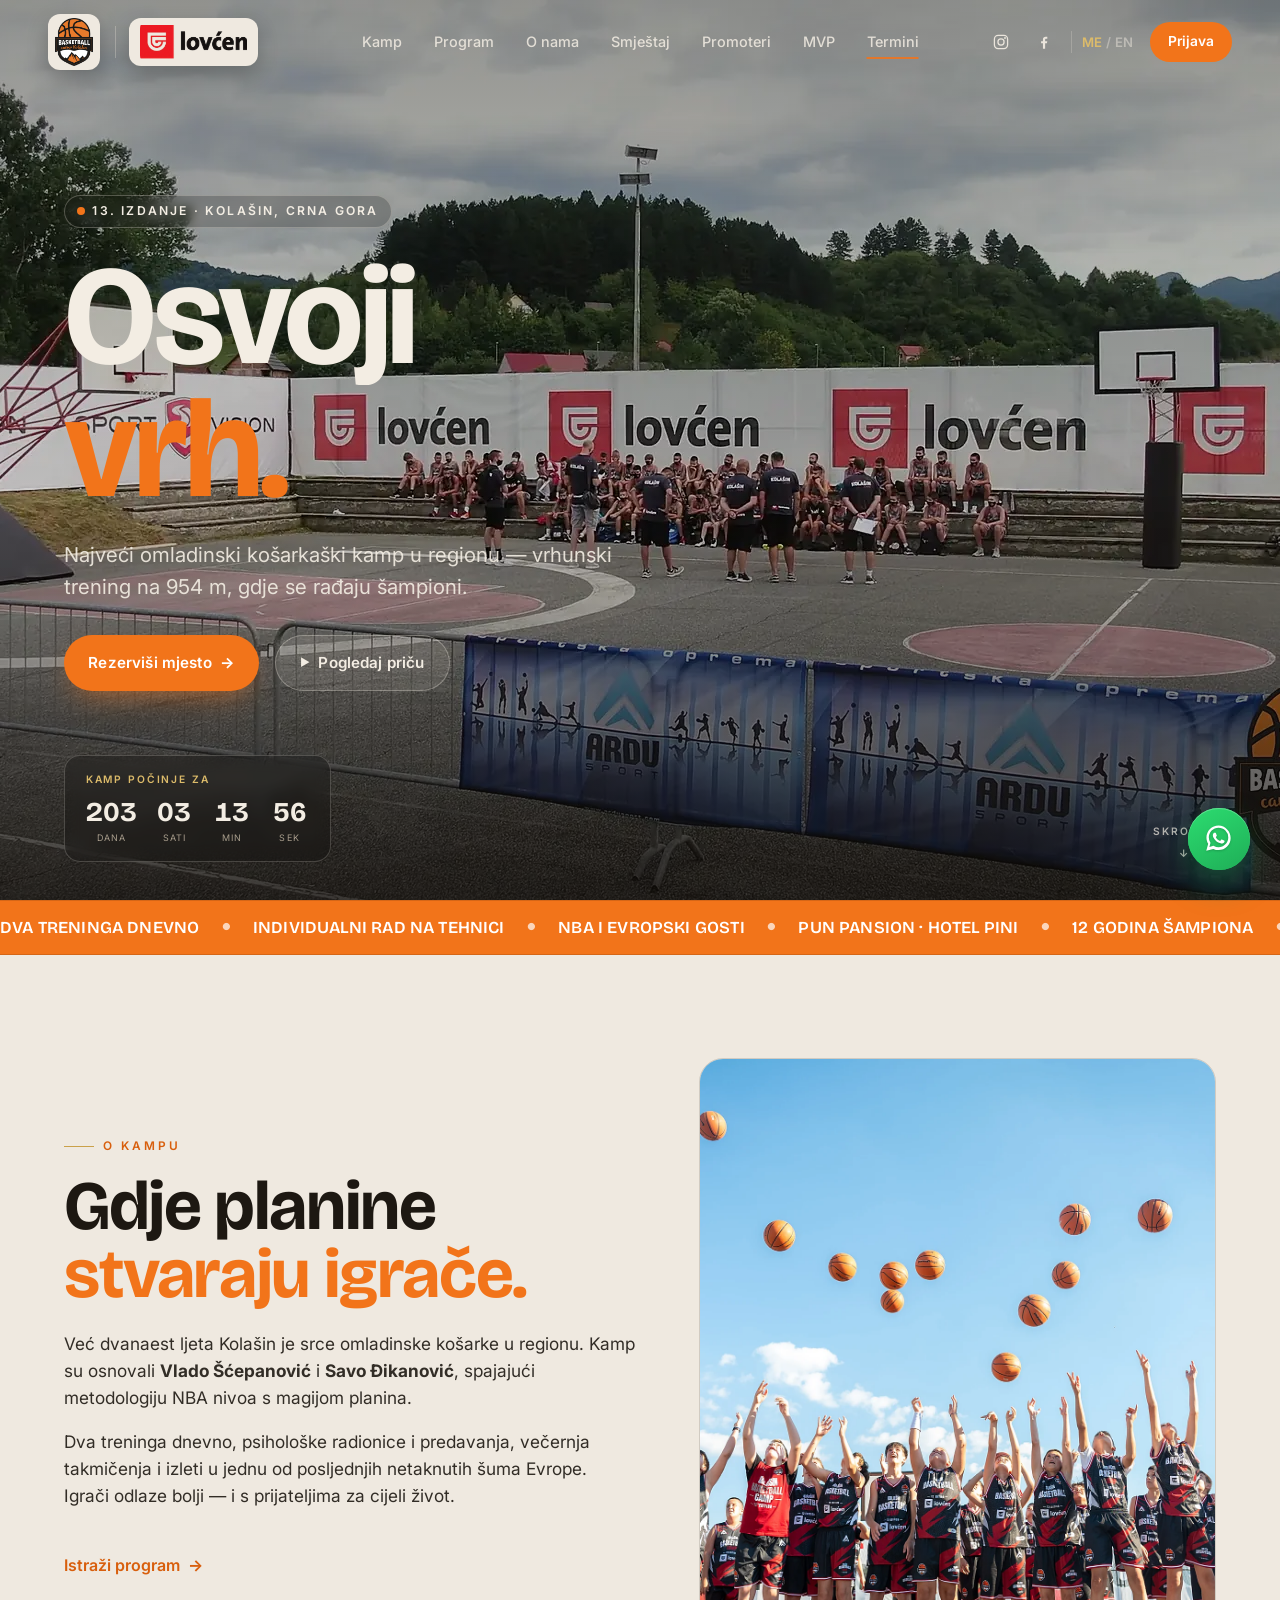
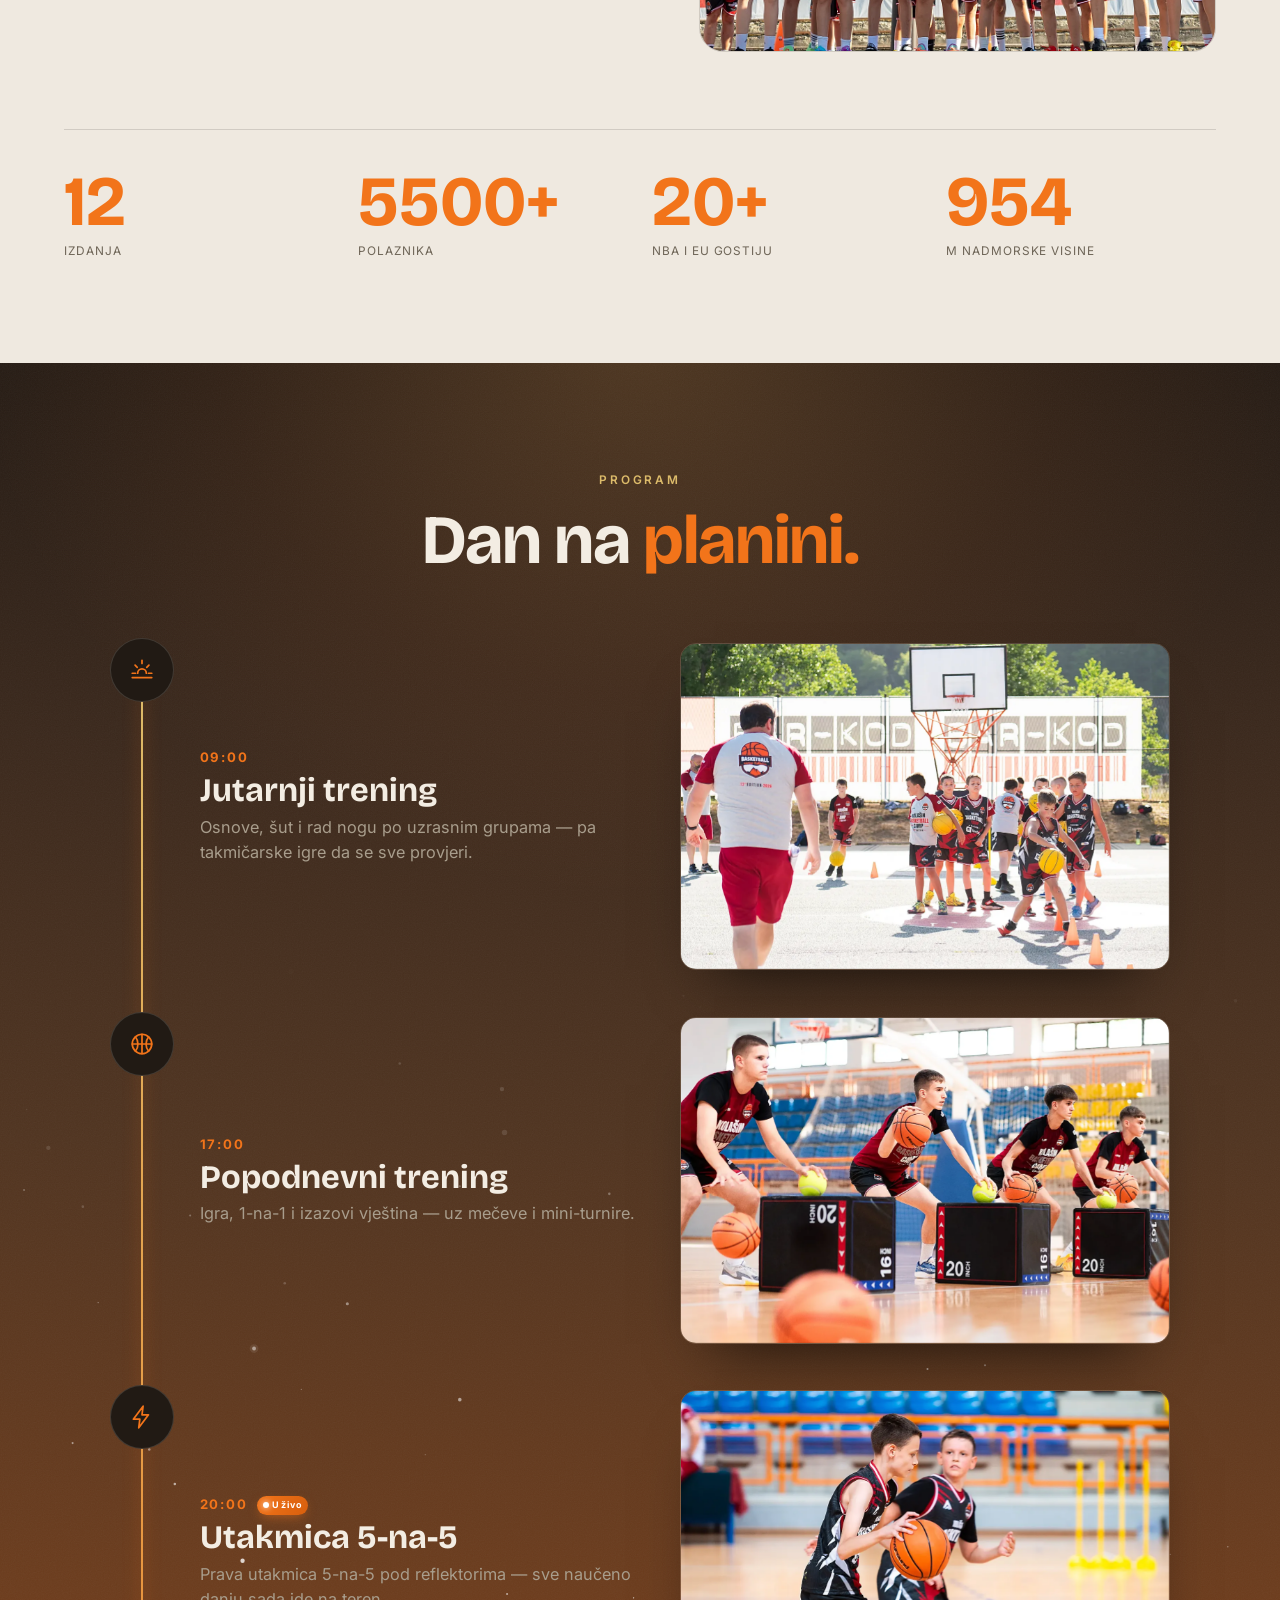
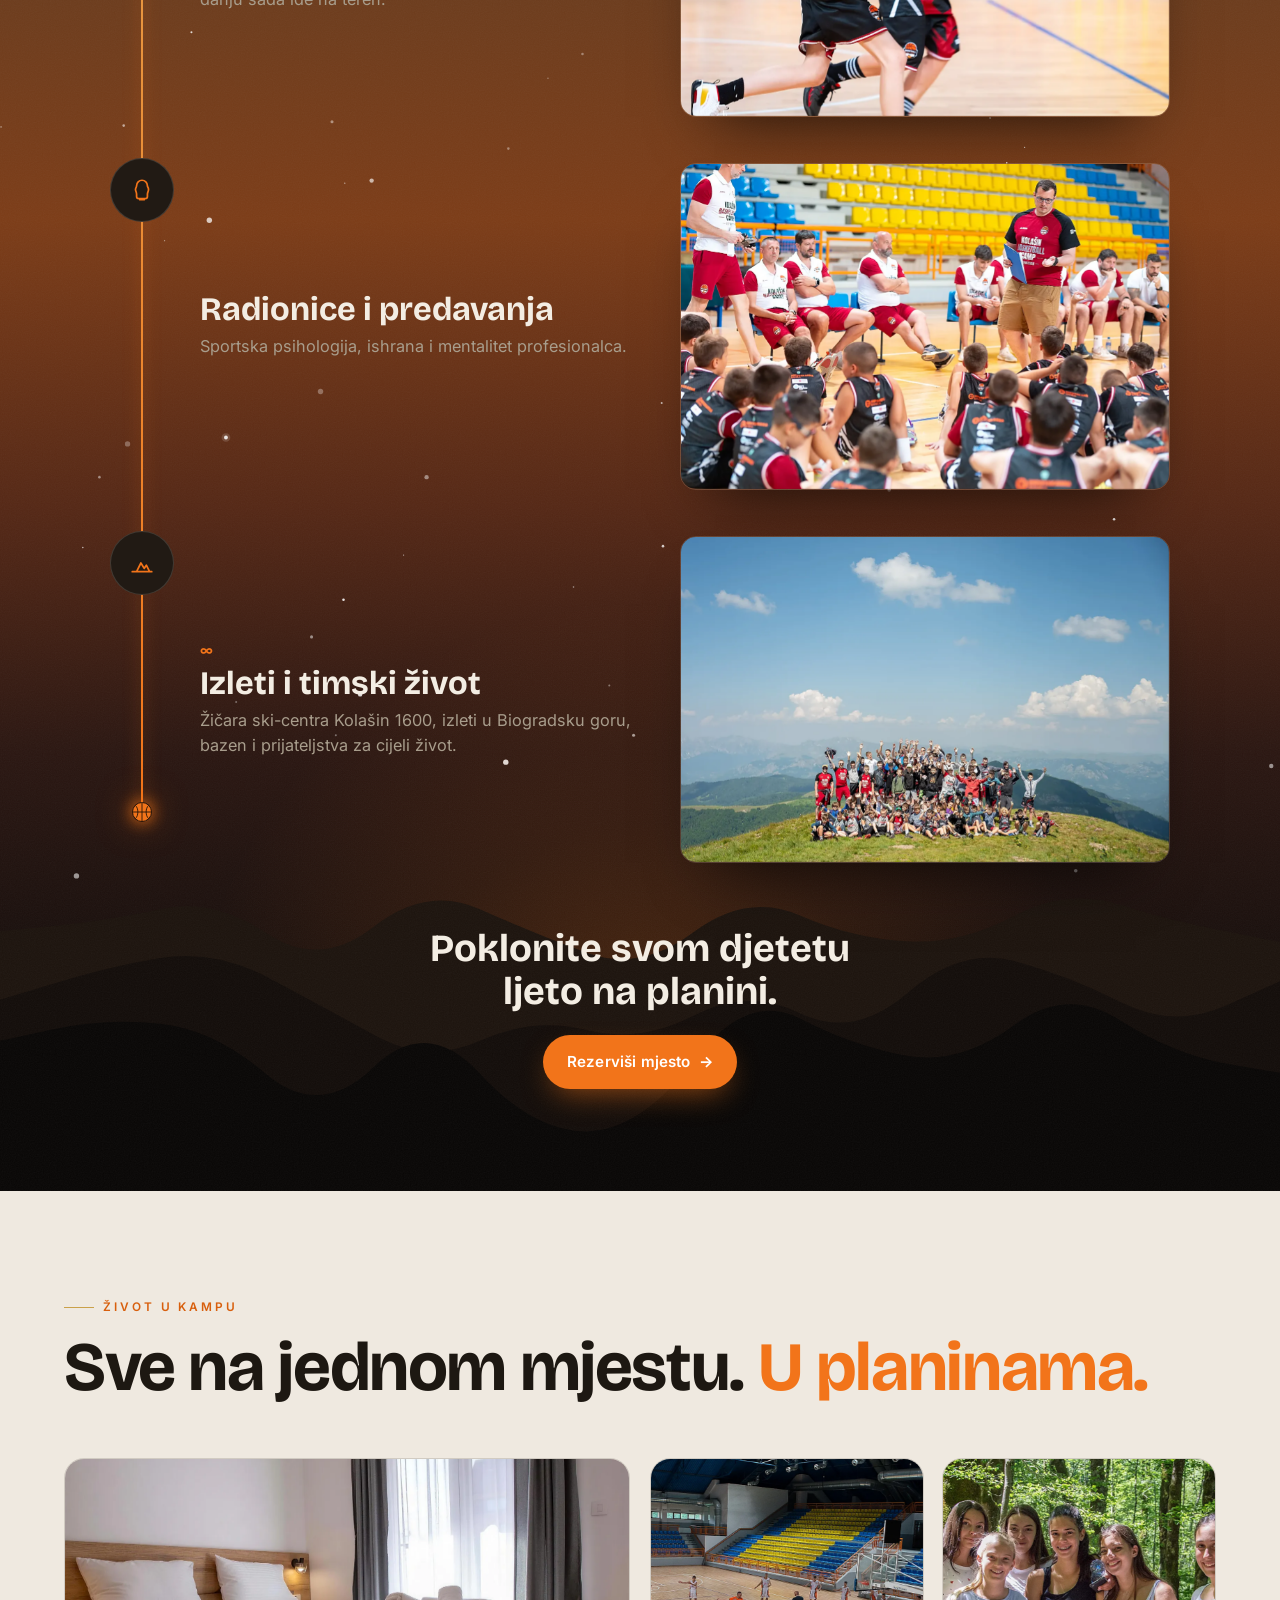
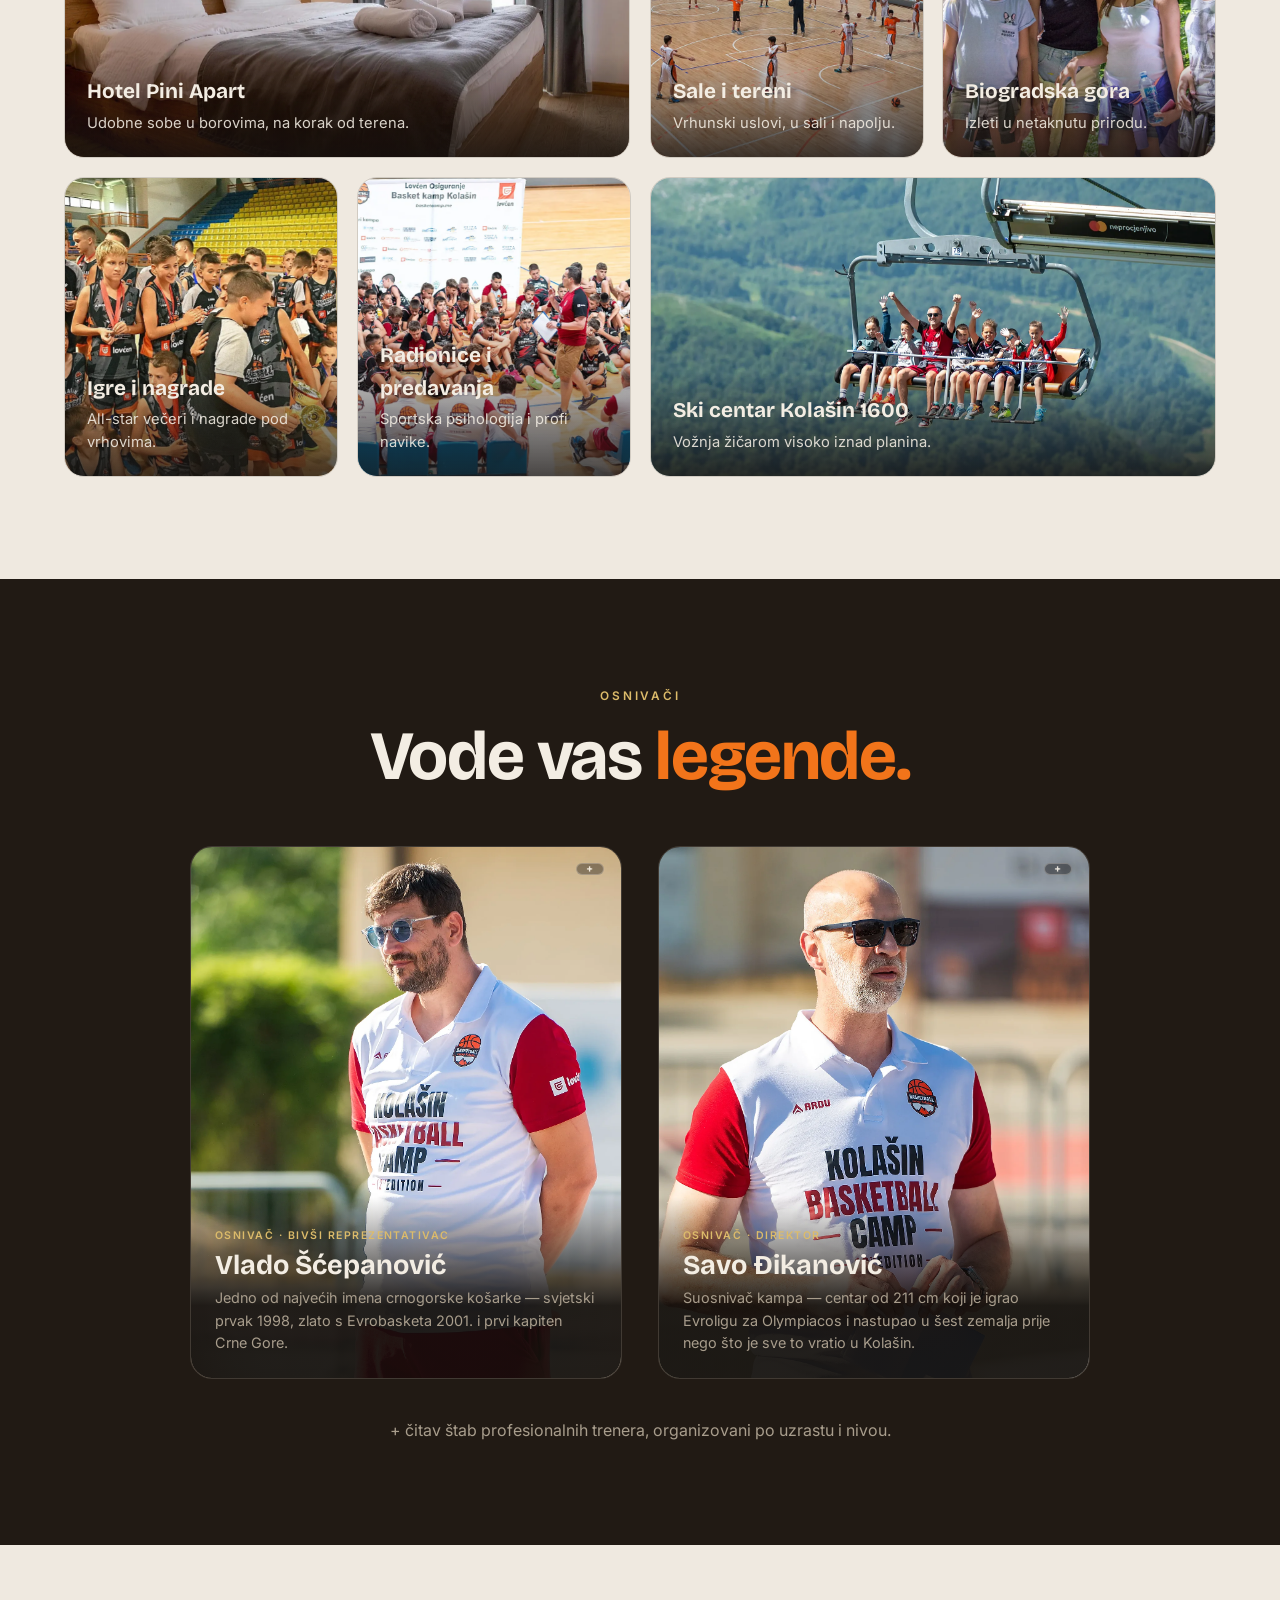
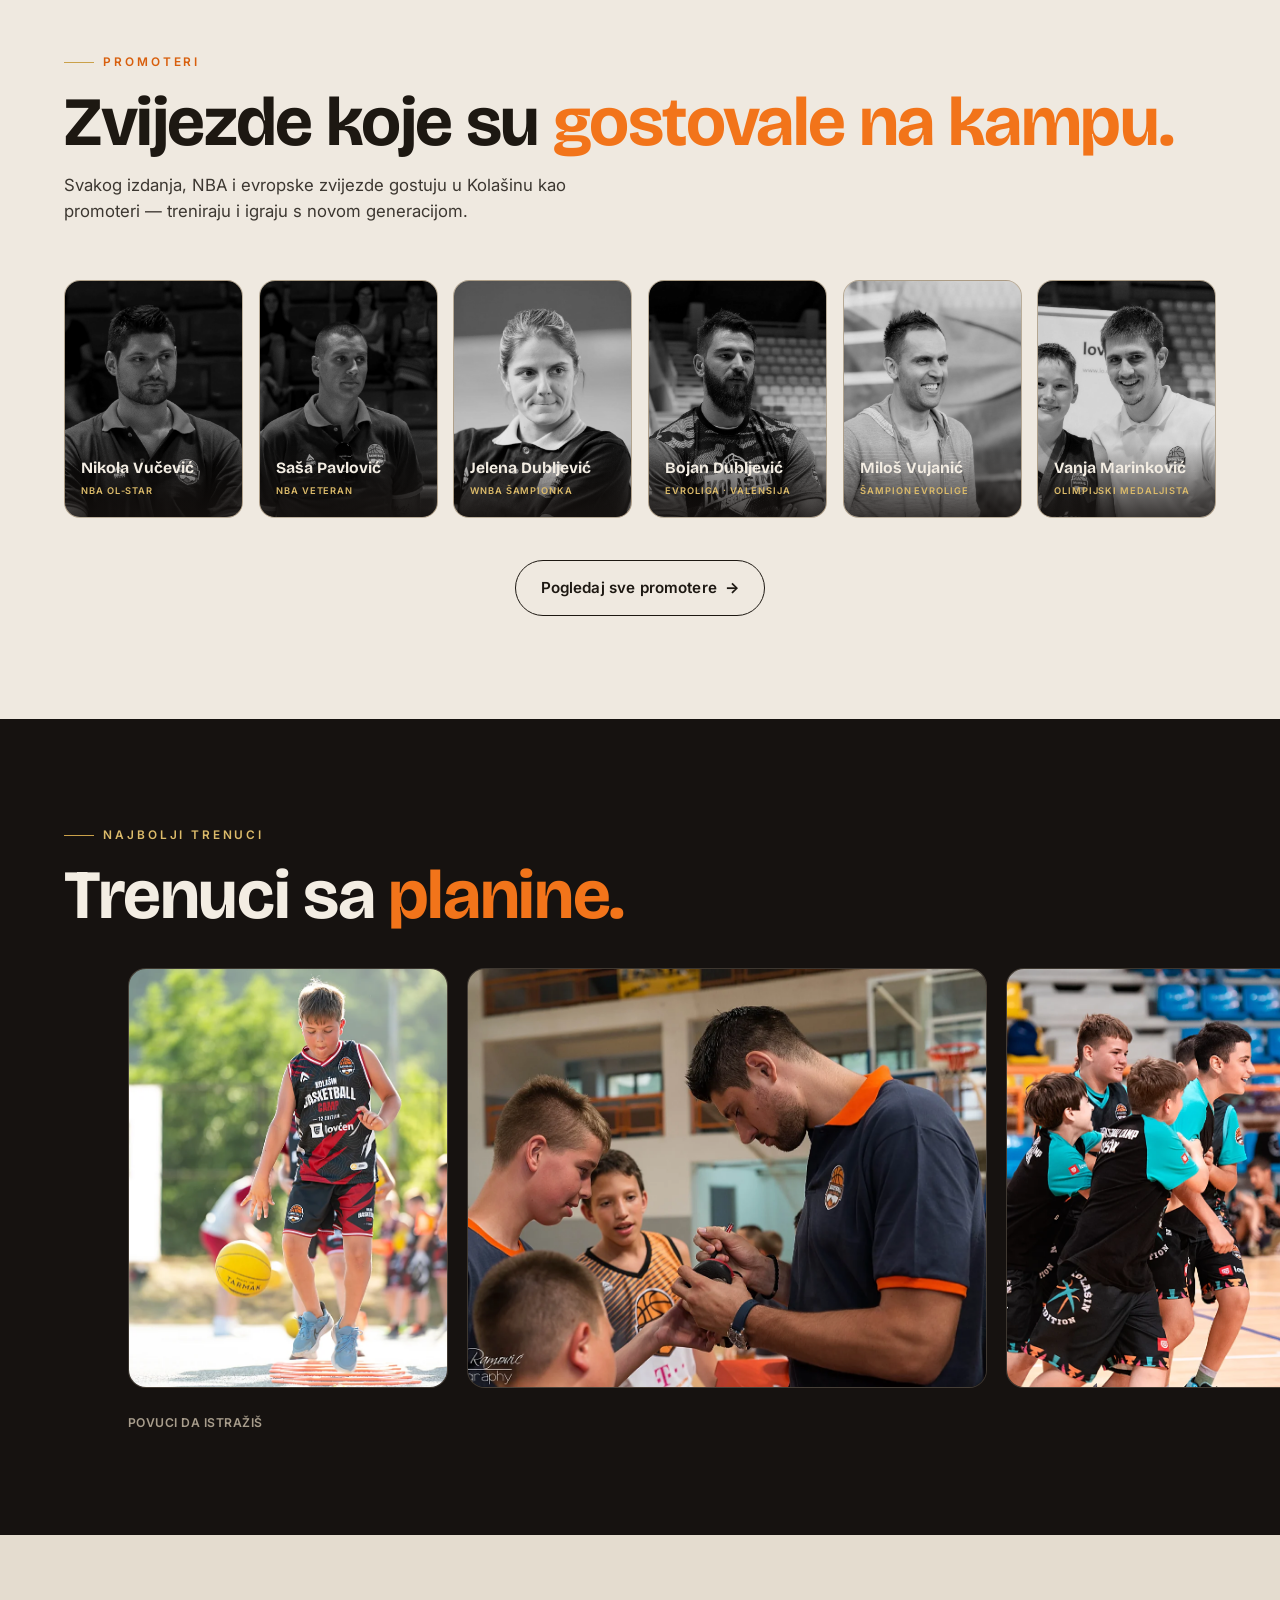
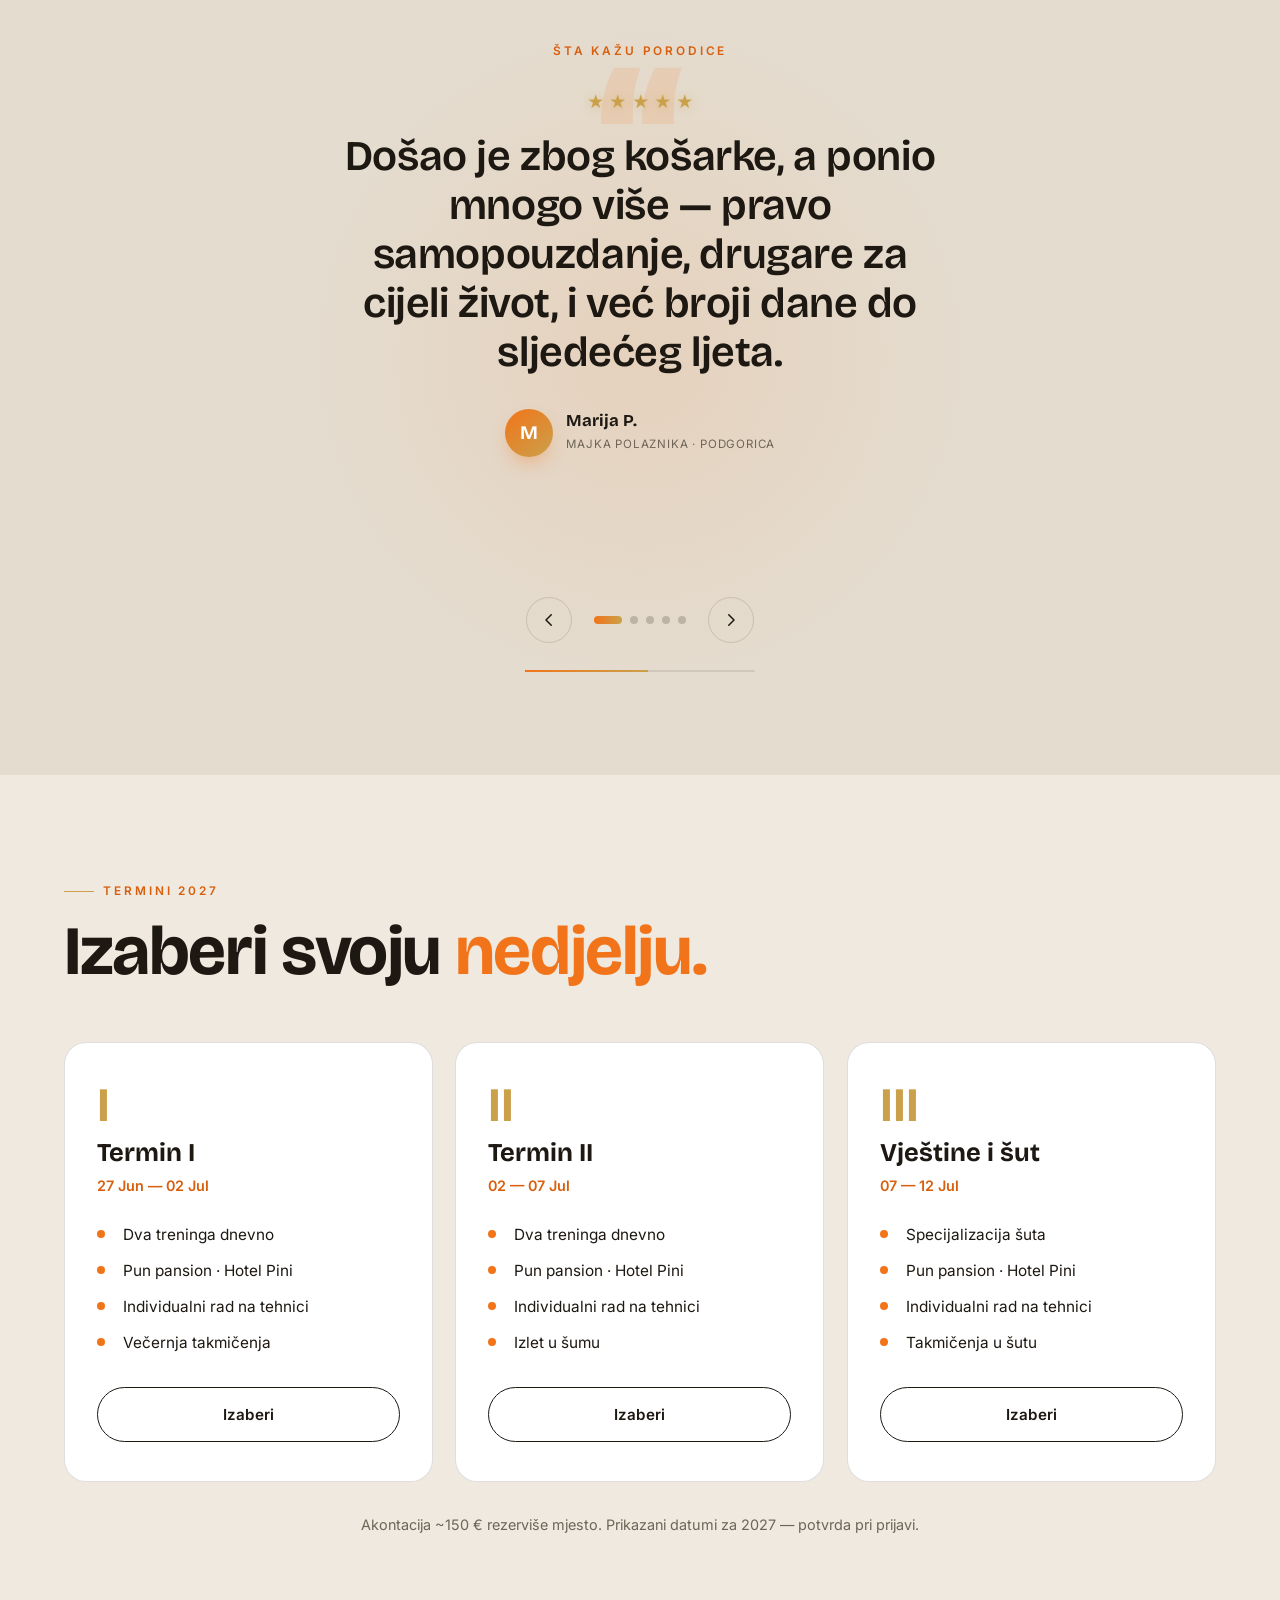
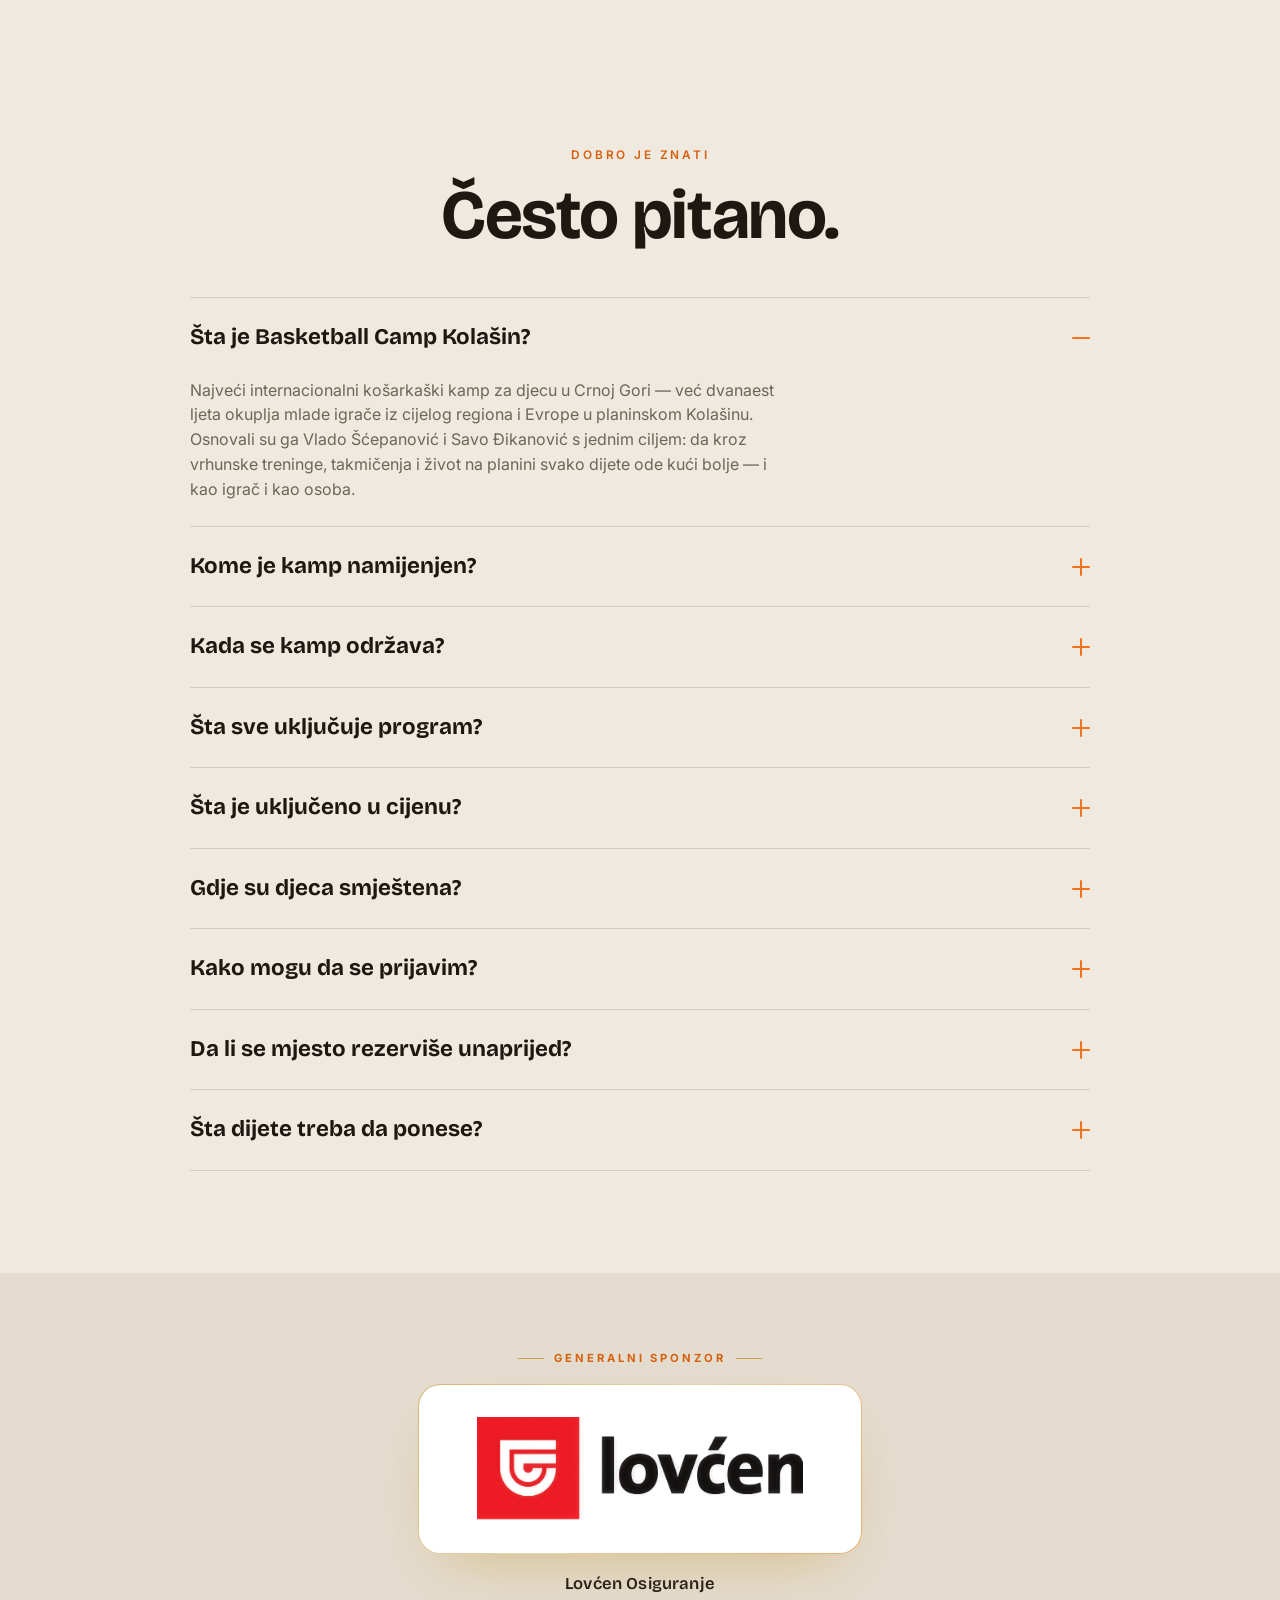
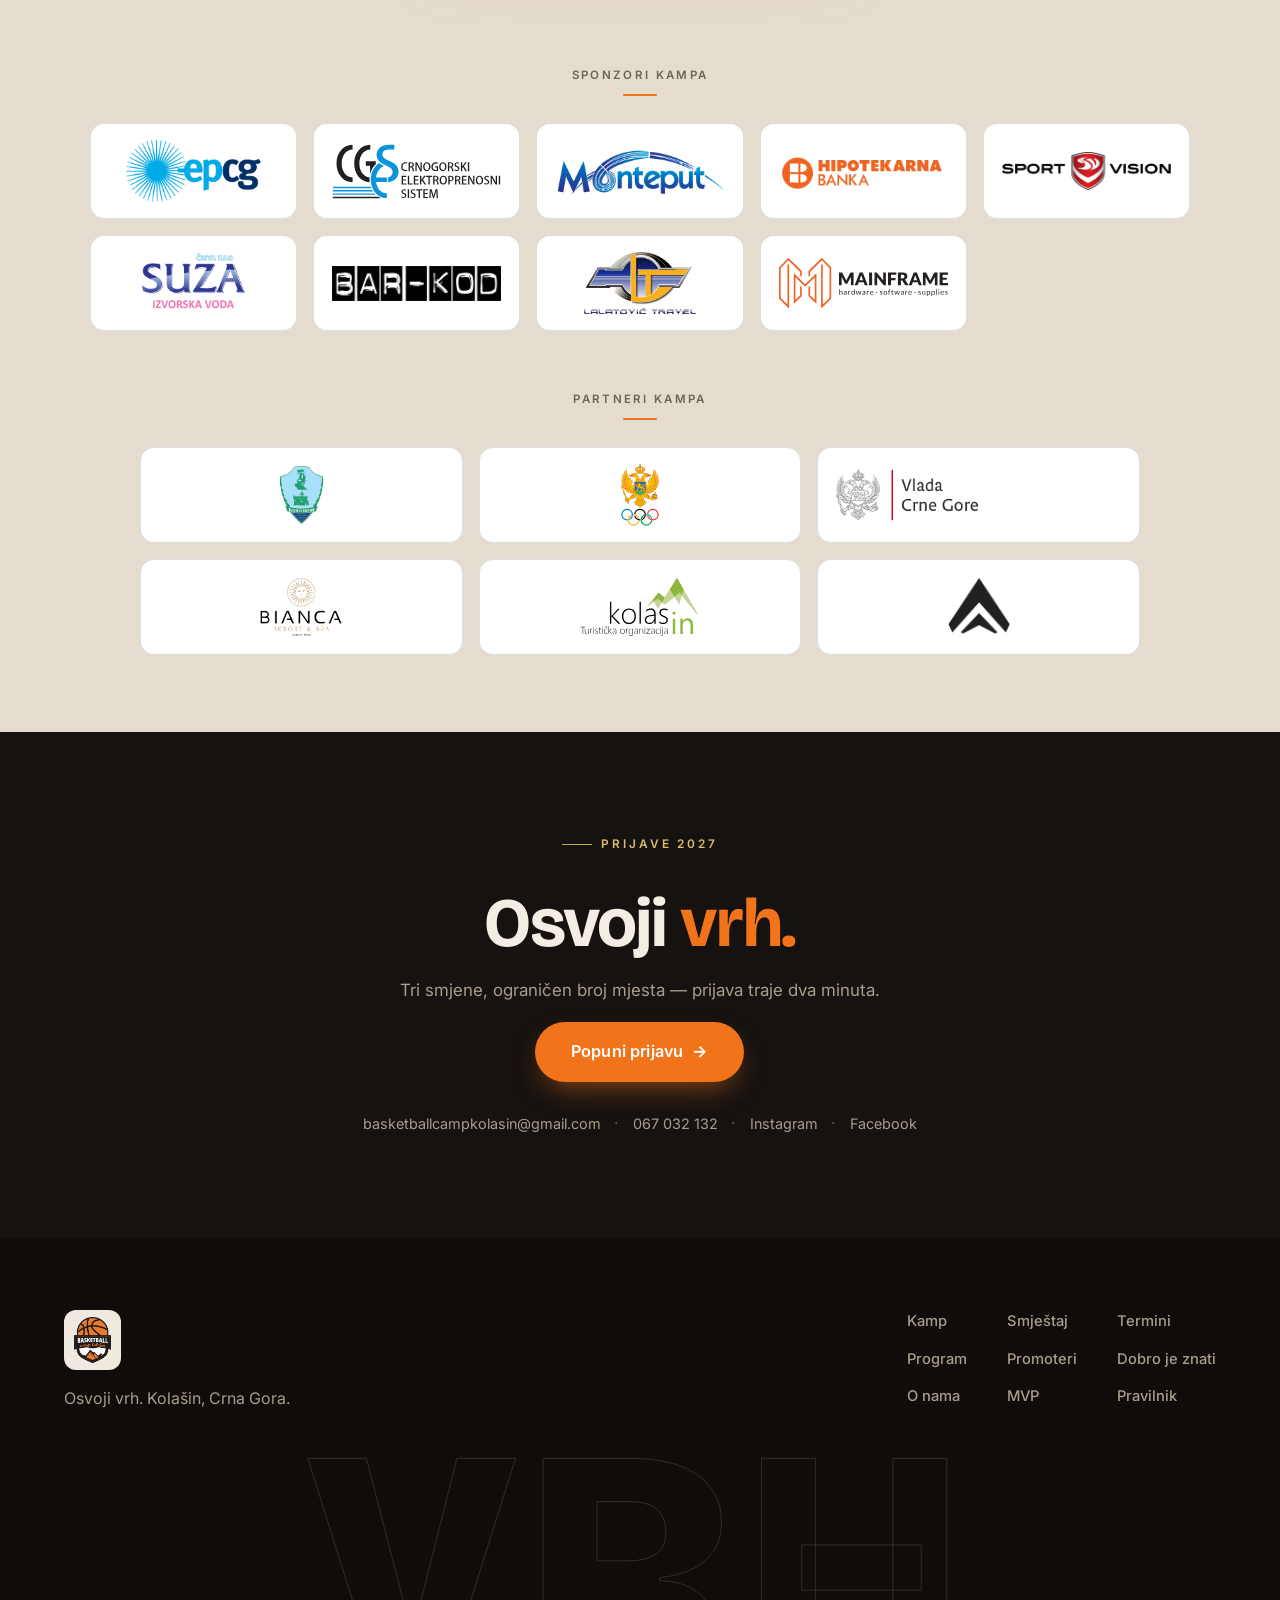
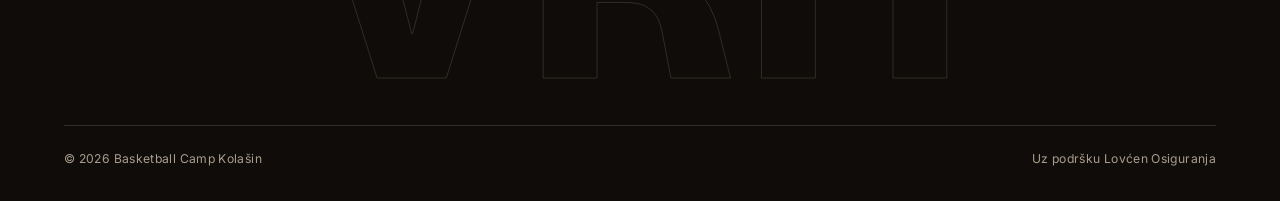
==== index.html @ 317957f0 "Pre-launch: full speed + mobile optimization, sharp logos, SEO hygiene Speed (assets 47 MB → 18 MB):" ====
<!DOCTYPE html>
<html lang="sr-ME" data-lang="me">
<head>
<meta charset="UTF-8" />
<meta name="viewport" content="width=device-width, initial-scale=1.0, viewport-fit=cover" />
<meta name="theme-color" content="#161210" />
<title>Basketball Camp Kolašin — Reach the summit · Ovdje se rađaju šampioni</title>
<meta name="description" content="Basketball Camp Kolašin — the largest youth basketball camp in the region. Elite training at 954 m in the Bjelasica mountains, led by Vlado Šćepanović & Savo Đikanović with NBA & European guest stars." />
<link rel="icon" href="assets/logo/favicon.png" sizes="96x96" />
<link rel="apple-touch-icon" href="assets/logo/apple-touch-icon.png" />
<link rel="canonical" href="https://basketcamp-kolasin-v3.vercel.app/" />
<meta property="og:type" content="website" />
<meta property="og:site_name" content="Basketball Camp Kolašin" />
<meta property="og:title" content="Basketball Camp Kolašin — Reach the summit · Ovdje se rađaju šampioni" />
<meta property="og:description" content="Basketball Camp Kolašin — the largest youth basketball camp in the region. Elite training at 954 m in the Bjelasica mountains, led by Vlado Šćepanović & Savo Đikanović with NBA & European guest stars." />
<meta property="og:url" content="https://basketcamp-kolasin-v3.vercel.app/" />
<meta property="og:image" content="https://basketcamp-kolasin-v3.vercel.app/assets/img/og.jpg" />
<meta property="og:image:width" content="1200" />
<meta property="og:image:height" content="630" />
<meta property="og:locale" content="sr_ME" />
<meta property="og:locale:alternate" content="en_US" />
<meta name="twitter:card" content="summary_large_image" />
<meta name="twitter:title" content="Basketball Camp Kolašin — Reach the summit · Ovdje se rađaju šampioni" />
<meta name="twitter:description" content="Basketball Camp Kolašin — the largest youth basketball camp in the region. Elite training at 954 m in the Bjelasica mountains, led by Vlado Šćepanović & Savo Đikanović with NBA & European guest stars." />
<meta name="twitter:image" content="https://basketcamp-kolasin-v3.vercel.app/assets/img/og.jpg" />
<link rel="preconnect" href="https://fonts.googleapis.com" />
<link rel="preconnect" href="https://fonts.gstatic.com" crossorigin />
<link rel="preconnect" href="https://cdnjs.cloudflare.com" crossorigin />
<link rel="preconnect" href="https://cdn.jsdelivr.net" crossorigin />
<link href="https://fonts.googleapis.com/css2?family=Bricolage+Grotesque:opsz,wght@12..96,400..800&family=Inter:wght@400;500;600;700&display=swap" rel="stylesheet" />
<link rel="preload" as="image" href="assets/img/hero-poster.webp" fetchpriority="high" />
<link rel="stylesheet" href="css/styles.css" />
</head>
<body>

<!-- ===================== PRELOADER ===================== -->
<div class="pre" id="pre" aria-hidden="true">
  <div class="pre__mark"><img src="assets/logo/logo.webp" alt="" /></div>
  <div class="pre__bar"><i id="preBar"></i></div>
  <div class="pre__num"><span id="preNum">0</span>%</div>
</div>

<!-- ===================== HEADER ===================== -->
<header class="hd" id="hd">
  <div class="hd__brand">
    <a class="hd__logo" href="#top" aria-label="Home"><img src="assets/logo/logo.webp" alt="Basketball Camp Kolašin" /></a>
    <a class="hd__spon" href="#sponsors" aria-label="Generalni sponzor — Lovćen Osiguranje"><img src="assets/img/spon/lovcen.webp" alt="Lovćen Osiguranje — generalni sponzor" /></a>
  </div>
  <nav class="hd__nav" id="hdNav">
    <a href="#about" data-i18n="nav.about">Camp</a>
    <a href="#program" data-i18n="nav.program">Program</a>
    <a href="about.html" data-i18n="nav.onama">About</a>
    <a href="smjestaj.html" data-i18n="nav.smjestaj">Stay</a>
    <a href="promoteri.html" data-i18n="nav.promoteri">Promoters</a>
    <a href="mvp.html" data-i18n="nav.mvp">MVP</a>
    <a href="#sessions" data-i18n="nav.sessions">Sessions</a>
  </nav>
  <div class="hd__right">
    <div class="hd__social" aria-label="Social media">
      <a class="hd__soc" href="https://www.instagram.com/basketballcampkolasin" target="_blank" rel="noopener" aria-label="Instagram">
        <svg viewBox="0 0 24 24" fill="none" aria-hidden="true"><rect x="3.2" y="3.2" width="17.6" height="17.6" rx="5" stroke="currentColor" stroke-width="1.7"/><circle cx="12" cy="12" r="4.1" stroke="currentColor" stroke-width="1.7"/><circle cx="17.35" cy="6.65" r="1.25" fill="currentColor"/></svg>
      </a>
      <a class="hd__soc" href="https://www.facebook.com/basketballcampkolasin" target="_blank" rel="noopener" aria-label="Facebook">
        <svg viewBox="0 0 24 24" aria-hidden="true"><path fill="currentColor" d="M13.5 21v-7.3h2.45l.37-2.85H13.5V9.04c0-.82.23-1.39 1.41-1.39h1.5V5.1c-.26-.03-1.15-.11-2.19-.11-2.17 0-3.65 1.32-3.65 3.76v2.09H8.1v2.85h2.48V21h2.92z"/></svg>
      </a>
    </div>
    <button class="lang" id="langToggle" aria-label="Language"><span class="is-on" data-lang-opt="me">ME</span><i>/</i><span data-lang-opt="en">EN</span></button>
    <a class="cta" href="prijava.html" data-i18n="nav.register">Sign up</a>
    <button class="burg" id="burg" aria-label="Menu"><span></span><span></span><span></span></button>
  </div>
</header>

<!-- ===================== HERO ===================== -->
<section class="hero" id="top">
  <div class="hero__media" id="heroMedia" aria-hidden="true">
    <video class="hero__video" id="heroVideo" autoplay muted loop playsinline preload="metadata" poster="assets/img/hero-poster.webp">
      <source src="assets/video/hero.mp4" type="video/mp4" />
    </video>
    <div class="hero__scrim"></div>
  </div>
  <div class="hero__inner">
    <div class="hero__kick reveal-up"><span class="d"></span><span data-i18n="hero.kicker">13th edition · Kolašin, Montenegro</span></div>
    <h1 class="hero__title">
      <span class="ln"><span data-i18n="hero.t1">Reach</span></span>
      <span class="ln"><span class="it" data-i18n="hero.t2">the summit.</span></span>
    </h1>
    <p class="hero__sub reveal-up" data-i18n="hero.sub">The largest youth basketball camp in the region — elite training at 954 m, where champions are born.</p>
    <div class="hero__row reveal-up">
      <a class="btn btn--orange" href="prijava.html"><span data-i18n="hero.cta1">Reserve your spot</span><b>→</b></a>
      <a class="btn btn--glass" href="#about"><span class="pl">▶</span><span data-i18n="hero.cta2">Watch the story</span></a>
    </div>
  </div>
  <div class="hero__foot">
    <div class="cd reveal-up" id="cd" aria-label="Countdown">
      <span class="cd__lab" data-i18n="hero.cd">Camp begins in</span>
      <div class="cd__row"><div><b id="cdD">00</b><i data-i18n="t.d">days</i></div><div><b id="cdH">00</b><i data-i18n="t.h">hrs</i></div><div><b id="cdM">00</b><i data-i18n="t.m">min</i></div><div><b id="cdS">00</b><i data-i18n="t.s">sec</i></div></div>
    </div>
    <a class="hero__scroll" href="#about"><span data-i18n="hero.scroll">Scroll</span><b>↓</b></a>
  </div>
</section>

<!-- ===================== TICKER ===================== -->
<div class="tick">
  <div class="tick__t">
    <span data-i18n="tick.1">Two trainings daily</span><em>●</em><span data-i18n="tick.2">Individual skill work</span><em>●</em><span data-i18n="tick.3">NBA &amp; European guests</span><em>●</em><span data-i18n="tick.4">Full board · Hotel Pini</span><em>●</em><span data-i18n="tick.5">12 years of champions</span><em>●</em>
    <span data-i18n="tick.1">Two trainings daily</span><em>●</em><span data-i18n="tick.2">Individual skill work</span><em>●</em><span data-i18n="tick.3">NBA &amp; European guests</span><em>●</em><span data-i18n="tick.4">Full board · Hotel Pini</span><em>●</em><span data-i18n="tick.5">12 years of champions</span><em>●</em>
  </div>
</div>

<!-- ===================== ABOUT ===================== -->
<section class="ab" id="about">
  <div class="ab__grid">
    <div class="ab__txt">
      <span class="ey reveal-up" data-i18n="ab.eyebrow">The Camp</span>
      <h2 class="ttl reveal-rich"><span data-i18n="ab.title">Where the mountains</span> <span class="it flame" data-i18n="ab.title2">make players.</span></h2>
      <p class="reveal-up" data-i18n="ab.p1">For twelve summers, Kolašin has been the beating heart of youth basketball in the region. Founded by <b>Vlado Šćepanović</b> and <b>Savo Đikanović</b>, the camp blends NBA-level methodology with the magic of the mountains.</p>
      <p class="reveal-up" data-i18n="ab.p2">Two trainings a day, psychology workshops and lectures, evening competitions and excursions into one of Europe's last untouched forests. Players leave better — and they leave with friends for life.</p>
      <a class="ln-arrow reveal-up" href="#program"><span data-i18n="ab.cta">Explore the program</span><b>→</b></a>
    </div>
    <div class="ab__media reveal-img"><img class="ab__img parallax-img" src="assets/img/mountains-players.webp" alt="Campers launching basketballs into the sky" loading="lazy" /></div>
  </div>
  <div class="stats">
    <div class="st reveal-up"><b class="count" data-to="12">0</b><i data-i18n="st.years">editions</i></div>
    <div class="st reveal-up"><b class="count" data-to="5500" data-suffix="+">0</b><i data-i18n="st.players">campers trained</i></div>
    <div class="st reveal-up"><b class="count" data-to="20" data-suffix="+">0</b><i data-i18n="st.guests">NBA &amp; Euro guests</i></div>
    <div class="st reveal-up"><b class="count" data-to="954">0</b><i data-i18n="st.alt">m altitude</i></div>
  </div>
</section>

<!-- ===================== PROGRAM (timeline) ===================== -->
<section class="pr" id="program">
  <div class="pr__sky" aria-hidden="true"></div>
  <div class="pr__sun" aria-hidden="true"></div>
  <div class="pr__stars" aria-hidden="true"></div>
  <div class="pr__glow" aria-hidden="true"></div>
  <div class="pr__mtn" aria-hidden="true"></div>
  <div class="pr__grain" aria-hidden="true"></div>
  <div class="pr__head section__head--center">
    <span class="ey ey--light reveal-up" data-i18n="pr.eyebrow">The Program</span>
    <h2 class="ttl ttl--light reveal-rich"><span data-i18n="pr.title">A day on</span> <span class="it flame" data-i18n="pr.title2">the mountain.</span></h2>
  </div>
  <ol class="tl" id="tl">
    <span class="tl__line" aria-hidden="true"><i class="tl__fill" id="tlFill"><b class="tl__ball"></b></i></span>
    <li class="tl__stop reveal-up">
      <div class="tl__node"><svg viewBox="0 0 24 24"><path d="M12 3v3M5.6 7.6l2 2M3 15h3M18 15h3M16.4 9.6l2-2M8 15a4 4 0 018 0M3 19h18"/></svg></div>
      <div class="tl__body">
        <div class="tl__txt"><span class="tl__time">09:00</span><h3 data-i18n="pr.s1.t">Morning training</h3><p data-i18n="pr.s1.d">Fundamentals, shooting and footwork by age group — then competitive games to put it to work.</p></div>
        <div class="tl__media reveal-img"><img class="tl__ph" src="assets/img/prog-morning.webp" alt="Morning training on the outdoor court" loading="lazy" /></div>
      </div>
    </li>
    <li class="tl__stop reveal-up">
      <div class="tl__node"><svg viewBox="0 0 24 24"><circle cx="12" cy="12" r="9"/><path d="M12 3v18M3 12h18M6 5.5C9 9 9 15 6 18.5M18 5.5C15 9 15 15 18 18.5"/></svg></div>
      <div class="tl__body">
        <div class="tl__txt"><span class="tl__time">17:00</span><h3 data-i18n="pr.s2.t">Afternoon training</h3><p data-i18n="pr.s2.d">Live play, 1-on-1 and skill challenges — plus games and mini-tournaments.</p></div>
        <div class="tl__media reveal-img"><img class="tl__ph" src="assets/img/prog-afternoon.webp" alt="Afternoon training drills in the gym" loading="lazy" /></div>
      </div>
    </li>
    <li class="tl__stop reveal-up">
      <div class="tl__node"><svg viewBox="0 0 24 24"><path d="M13 2L4 14h6l-1 8 9-12h-6z"/></svg></div>
      <div class="tl__body">
        <div class="tl__txt"><span class="tl__time">20:00 <span class="tl__live" data-i18n="pr.live">Live</span></span><h3 data-i18n="pr.s3.t">Live 5-on-5</h3><p data-i18n="pr.s3.d">Full-court 5-on-5 under the lights — where the day's work becomes a real game.</p></div>
        <div class="tl__media reveal-img"><img class="tl__ph" src="assets/img/prog-game.webp" alt="Live 5-on-5 game" loading="lazy" /></div>
      </div>
    </li>
    <li class="tl__stop reveal-up">
      <div class="tl__node"><svg viewBox="0 0 24 24"><path d="M12 3a5 5 0 00-5 5c0 1.5-1 2-1 3.5S7 14 7 16v2a2 2 0 002 2h6a2 2 0 002-2v-2c0-2 1-2.5 1-4.5S17 9.5 17 8a5 5 0 00-5-5zM10 21h4"/></svg></div>
      <div class="tl__body">
        <div class="tl__txt"><h3 data-i18n="pr.s4.t">Workshops &amp; lectures</h3><p data-i18n="pr.s4.d">Sports psychology, nutrition and the mindset of a professional.</p></div>
        <div class="tl__media reveal-img"><img class="tl__ph" src="assets/img/prog-workshop.webp" alt="Workshop and lecture with the coaches" loading="lazy" /></div>
      </div>
    </li>
    <li class="tl__stop reveal-up">
      <div class="tl__node"><svg viewBox="0 0 24 24"><path d="M3 20h18M7 20l4-8 3 5 2-3 3 6"/></svg></div>
      <div class="tl__body">
        <div class="tl__txt"><span class="tl__time">∞</span><h3 data-i18n="pr.s5.t">Excursions &amp; team life</h3><p data-i18n="pr.s5.d">The Kolašin 1600 ski-center chairlift, trips into Biogradska Gora, pool time and friendships that last a lifetime.</p></div>
        <div class="tl__media reveal-img"><img class="tl__ph" src="assets/img/prog-excursion.webp" alt="The whole camp on a mountain peak" loading="lazy" /></div>
      </div>
    </li>
  </ol>
  <div class="tl__cta reveal-up">
    <p class="tl__cta-t" data-i18n="pr.cta.t">Give your child a summer on the mountain.</p>
    <a class="btn btn--orange" href="prijava.html"><span data-i18n="pr.cta.b">Reserve your spot</span><b>→</b></a>
  </div>
</section>

<!-- ===================== CAMP LIFE ===================== -->
<section class="life" id="life">
  <div class="life__head section__head--center">
    <span class="ey reveal-up" data-i18n="life.eyebrow">Camp life</span>
    <h2 class="ttl reveal-rich"><span data-i18n="life.title">Everything on-site.</span> <span class="it flame" data-i18n="life.title2">In the mountains.</span></h2>
  </div>
  <div class="life__grid">
    <article class="lc lc--big reveal-img"><img class="lc__img parallax-img" src="assets/img/room.webp" alt="Hotel Pini" loading="lazy" /><div class="lc__cap"><h3 data-i18n="life.1.t">Hotel Pini Apart</h3><p data-i18n="life.1.d">Comfortable rooms in the pines, steps from the courts.</p></div></article>
    <article class="lc reveal-img"><img class="lc__img parallax-img" src="assets/img/sala.webp" alt="Courts" loading="lazy" /><div class="lc__cap"><h3 data-i18n="life.2.t">Courts &amp; gym</h3><p data-i18n="life.2.d">Top training conditions, indoor and out.</p></div></article>
    <article class="lc reveal-img"><img class="lc__img parallax-img" src="assets/img/biogradska.webp" alt="Biogradska Gora" loading="lazy" /><div class="lc__cap"><h3 data-i18n="life.3.t">Biogradska Gora</h3><p data-i18n="life.3.d">Excursions into untouched forest.</p></div></article>
    <article class="lc reveal-img"><img class="lc__img parallax-img" src="assets/img/games-prizes.webp" alt="Games &amp; prizes — medals and trophy" loading="lazy" /><div class="lc__cap"><h3 data-i18n="life.4.t">Games &amp; prizes</h3><p data-i18n="life.4.d">All-star nights and awards under the peaks.</p></div></article>
    <article class="lc reveal-img"><img class="lc__img parallax-img" src="assets/img/life-workshop.webp" alt="Workshops &amp; lectures" loading="lazy" /><div class="lc__cap"><h3 data-i18n="life.5.t">Workshops &amp; lectures</h3><p data-i18n="life.5.d">Sports psychology and pro habits.</p></div></article>
    <article class="lc lc--big reveal-img"><img class="lc__img parallax-img" src="assets/img/ski-centar.webp" alt="Ski centar Kolašin 1600" loading="lazy" /><div class="lc__cap"><h3 data-i18n="life.6.t">Kolašin 1600 Ski Center</h3><p data-i18n="life.6.d">Chairlift rides high above the mountains.</p></div></article>
  </div>
</section>

<!-- ===================== COACHES ===================== -->
<section class="co" id="coaches">
  <div class="co__head">
    <span class="ey ey--light reveal-up" data-i18n="co.eyebrow">The Roster</span>
    <h2 class="ttl ttl--light reveal-rich"><span data-i18n="co.title">Coached by</span> <span class="it flame" data-i18n="co.title2">legends.</span></h2>
  </div>
  <div class="co__grid">
    <article class="cc" data-f="0" role="button" tabindex="0" aria-label="Vlado Šćepanović"><img class="cc__img" src="assets/img/coach1.webp" alt="Vlado Šćepanović" loading="lazy" /><span class="cc__more" aria-hidden="true"><b>+</b></span><div class="cc__meta"><span class="cc__role" data-i18n="co.c1.role">Founder · Former international</span><h3>Vlado Šćepanović</h3><p data-i18n="co.c1.bio">One of the biggest names in Montenegrin basketball — 1998 World champion, EuroBasket 2001 gold, and Montenegro's first-ever captain.</p></div></article>
    <article class="cc" data-f="1" role="button" tabindex="0" aria-label="Savo Đikanović"><img class="cc__img" src="assets/img/coach2.webp" alt="Savo Đikanović" loading="lazy" /><span class="cc__more" aria-hidden="true"><b>+</b></span><div class="cc__meta"><span class="cc__role" data-i18n="co.c2.role">Founder · Director</span><h3>Savo Đikanović</h3><p data-i18n="co.c2.bio">Co-founder of the camp — a 211 cm center who played EuroLeague for Olympiacos and across six countries before bringing it all home to Kolašin.</p></div></article>
  </div>
  <p class="co__note reveal-up" data-i18n="co.note">+ a full staff of professional trainers, organised by age and skill level.</p>
</section>

<!-- ===================== PROMOTERI ===================== -->
<section class="pm" id="promoteri">
  <div class="pm__head">
    <span class="ey reveal-up" data-i18n="pm.eyebrow">Promoters</span>
    <h2 class="ttl reveal-rich"><span data-i18n="pm.title">The stars who</span> <span class="it flame" data-i18n="pm.title2">came to camp.</span></h2>
    <p class="reveal-up" data-i18n="pm.lead">Every edition, NBA and European stars visit Kolašin as promoters — training and playing with the next generation.</p>
  </div>
  <div class="pm__grid">
    <a class="ps reveal-img" href="promoteri.html"><img class="ps__img" src="assets/img/promoteri/Nikola-Vucevic.webp" alt="Nikola Vučević" loading="lazy" /><div class="ps__info"><h3>Nikola Vučević</h3><span data-i18n="pmr1">NBA Ol-Star</span></div></a>
    <a class="ps reveal-img" href="promoteri.html"><img class="ps__img" src="assets/img/promoteri/Sasa-Pavlovic.webp" alt="Saša Pavlović" loading="lazy" /><div class="ps__info"><h3>Saša Pavlović</h3><span data-i18n="pmr2">NBA veteran</span></div></a>
    <a class="ps reveal-img" href="promoteri.html"><img class="ps__img" src="assets/img/promoteri/Jelena-Dubljevic.webp" alt="Jelena Dubljević" loading="lazy" /><div class="ps__info"><h3>Jelena Dubljević</h3><span data-i18n="pmr3">WNBA šampionka</span></div></a>
    <a class="ps reveal-img" href="promoteri.html"><img class="ps__img" src="assets/img/promoteri/Bojan-Dubljevic.webp" alt="Bojan Dubljević" loading="lazy" /><div class="ps__info"><h3>Bojan Dubljević</h3><span data-i18n="pmr4">Evroliga · Valensija</span></div></a>
    <a class="ps reveal-img" href="promoteri.html"><img class="ps__img" src="assets/img/promoteri/Milos-Vujanic.webp" alt="Miloš Vujanić" loading="lazy" /><div class="ps__info"><h3>Miloš Vujanić</h3><span data-i18n="pmr5">Šampion Evrolige</span></div></a>
    <a class="ps reveal-img" href="promoteri.html"><img class="ps__img" src="assets/img/promoteri/Vanja-Marinkovic.webp" alt="Vanja Marinković" loading="lazy" /><div class="ps__info"><h3>Vanja Marinković</h3><span data-i18n="pmr6">Olimpijski medaljista</span></div></a>
  </div>
  <div class="pm__cta reveal-up" style="max-width:1320px;margin:2.6rem auto 0;text-align:center"><a class="btn btn--ghost" href="promoteri.html"><span data-i18n="pm.cta">Pogledaj sve promotere</span><b>→</b></a></div>
</section>

<!-- ===================== GALLERY ===================== -->
<section class="ga" id="gallery">
  <div class="ga__head"><span class="ey ey--light reveal-up" data-i18n="ga.eyebrow">Highlights</span><h2 class="ttl ttl--light reveal-rich"><span data-i18n="ga.title">Moments from</span> <span class="it flame" data-i18n="ga.title2">the mountain.</span></h2></div>
  <div class="ga__row" id="gaRow">
    <div class="gi"><img src="assets/img/g1.webp" alt="Polaznik vodi loptu na treningu kampa" loading="lazy" /></div>
    <div class="gi gi--w"><img src="assets/img/g2.webp" alt="Nikola Vučević potpisuje patiku polaznicima Basketball Camp-a Kolašin" loading="lazy" /></div>
    <div class="gi"><img src="assets/img/g3.webp" alt="Duel jedan na jedan na treningu" loading="lazy" /></div>
    <div class="gi gi--w"><img src="assets/img/g4.webp" alt="Polaznici slave na tribinama dvorane" loading="lazy" /></div>
    <div class="gi"><img src="assets/img/g5.webp" alt="Vježba vođenja lopte kroz čunjeve" loading="lazy" /></div>
    <div class="gi gi--w"><img src="assets/img/g6.webp" alt="Predavanje ispred bilborda Basket kampa Kolašin" loading="lazy" /></div>
    <div class="gi"><img src="assets/img/g7.webp" alt="Utakmica polaznika na kampu" loading="lazy" /></div>
    <div class="gi gi--w"><img src="assets/img/g8.webp" alt="Timski krug — ruke u sredini" loading="lazy" /></div>
    <div class="gi"><img src="assets/img/g9.webp" alt="Slavlje polaznika poslije pobjede" loading="lazy" /></div>
    <div class="gi gi--w"><img src="assets/img/g10.webp" alt="Odmor na otvorenom, u planini iznad Kolašina" loading="lazy" /></div>
    <div class="gi"><img src="assets/img/g11.webp" alt="Zajedničko slavlje tima na terenu" loading="lazy" /></div>
    <div class="gi gi--w"><img src="assets/img/g12.webp" alt="Promoter sa polaznicima i polaznicama kampa" loading="lazy" /></div>
  </div>
  <p class="ga__hint" data-i18n="ga.hint">drag to explore</p>
</section>

<!-- ===================== TESTIMONIALS ===================== -->
<section class="te" id="testimonials">
  <div class="te__aura" aria-hidden="true"></div>
  <span class="ey reveal-up" data-i18n="te.eyebrow">What families say</span>
  <div class="te__slider" id="teSlider">
    <span class="te__mark" aria-hidden="true">“</span>
    <div class="te__viewport">
      <article class="te__slide is-active">
        <div class="te__stars" aria-hidden="true"><i>★</i><i>★</i><i>★</i><i>★</i><i>★</i></div>
        <blockquote class="te__quote" data-i18n="te.q1">He came for the basketball and left with so much more — real confidence, friends for life, and he's already counting down to next summer.</blockquote>
        <footer class="te__by"><span class="te__ava" aria-hidden="true"></span><span class="te__id"><b>Marija P.</b><span class="te__loc" data-i18n="te.c1">Mother of a camper · Podgorica</span></span></footer>
      </article>
      <article class="te__slide">
        <div class="te__stars" aria-hidden="true"><i>★</i><i>★</i><i>★</i><i>★</i><i>★</i></div>
        <blockquote class="te__quote" data-i18n="te.q2">It was the first time we let our son travel on his own. The coaches stay in the same hotel and look after the kids around the clock — we never worried for a moment.</blockquote>
        <footer class="te__by"><span class="te__ava" aria-hidden="true"></span><span class="te__id"><b>Nikola V.</b><span class="te__loc" data-i18n="te.c2">Father of a camper · Nikšić</span></span></footer>
      </article>
      <article class="te__slide">
        <div class="te__stars" aria-hidden="true"><i>★</i><i>★</i><i>★</i><i>★</i><i>★</i></div>
        <blockquote class="te__quote" data-i18n="te.q3">The progress showed after just the first session — better shooting, reading the game, and the one-on-one work with the coaches opened his eyes. This isn't an ordinary holiday, it's a real basketball school.</blockquote>
        <footer class="te__by"><span class="te__ava" aria-hidden="true"></span><span class="te__id"><b>Stefan R.</b><span class="te__loc" data-i18n="te.c3">Father of two campers</span></span></footer>
      </article>
      <article class="te__slide">
        <div class="te__stars" aria-hidden="true"><i>★</i><i>★</i><i>★</i><i>★</i><i>★</i></div>
        <blockquote class="te__quote" data-i18n="te.q4">The Bjelasica mountains, fresh air, evening competitions and new friendships — she came home full of impressions, with a smile that lasted for days. Kolašin is the perfect place for this.</blockquote>
        <footer class="te__by"><span class="te__ava" aria-hidden="true"></span><span class="te__id"><b>Jelena M.</b><span class="te__loc" data-i18n="te.c4">Mother of a camper · Bijelo Polje</span></span></footer>
      </article>
      <article class="te__slide">
        <div class="te__stars" aria-hidden="true"><i>★</i><i>★</i><i>★</i><i>★</i><i>★</i></div>
        <blockquote class="te__quote" data-i18n="te.q5">What sets this camp apart is the people — coaches who played at the highest level themselves, giving every child dedicated attention. My son now trains with a completely different attitude to work.</blockquote>
        <footer class="te__by"><span class="te__ava" aria-hidden="true"></span><span class="te__id"><b>Vuk J.</b><span class="te__loc" data-i18n="te.c5">Father of a camper · Berane</span></span></footer>
      </article>
    </div>
    <div class="te__ui">
      <button class="te__arrow te__arrow--prev" type="button" aria-label="Previous testimonial"><svg viewBox="0 0 24 24"><path d="M15 5l-7 7 7 7"/></svg></button>
      <div class="te__dots" id="teDots"></div>
      <button class="te__arrow te__arrow--next" type="button" aria-label="Next testimonial"><svg viewBox="0 0 24 24"><path d="M9 5l7 7-7 7"/></svg></button>
    </div>
    <div class="te__bar" aria-hidden="true"><i></i></div>
  </div>
</section>

<!-- ===================== SESSIONS ===================== -->
<section class="se" id="sessions">
  <div class="se__head section__head--center"><span class="ey reveal-up" data-i18n="se.eyebrow">Sessions 2027</span><h2 class="ttl reveal-rich"><span data-i18n="se.title">Choose your</span> <span class="it flame" data-i18n="se.title2">week.</span></h2></div>
  <div class="se__grid">
    <article class="se__card reveal-up"><span class="se__no">I</span><h3 data-i18n="se.p1">Session I</h3><p class="se__date">27 Jun — 02 Jul</p><ul><li data-i18n="se.i.train">Two trainings daily</li><li data-i18n="se.i.board">Full board · Hotel Pini</li><li data-i18n="se.i.skill">Individual skill work</li><li data-i18n="se.i.games">Evening competitions</li></ul><a class="btn btn--ghost se__btn" href="prijava.html?smjena=1" data-i18n="se.choose">Choose</a></article>
    <article class="se__card reveal-up"><span class="se__no">II</span><h3 data-i18n="se.p2">Session II</h3><p class="se__date">02 — 07 Jul</p><ul><li data-i18n="se.i.train">Two trainings daily</li><li data-i18n="se.i.board">Full board · Hotel Pini</li><li data-i18n="se.i.skill">Individual skill work</li><li data-i18n="se.i.exc">Forest excursion</li></ul><a class="btn btn--ghost se__btn" href="prijava.html?smjena=2" data-i18n="se.choose">Choose</a></article>
    <article class="se__card reveal-up"><span class="se__no">III</span><h3 data-i18n="se.p3">Skills &amp; Shooting</h3><p class="se__date">07 — 12 Jul</p><ul><li data-i18n="se.i.shoot">Shooting specialisation</li><li data-i18n="se.i.board">Full board · Hotel Pini</li><li data-i18n="se.i.skill">Individual skill work</li><li data-i18n="se.i.contest">Shooting contests</li></ul><a class="btn btn--ghost se__btn" href="prijava.html?smjena=3" data-i18n="se.choose">Choose</a></article>
  </div>
  <p class="se__note reveal-up" data-i18n="se.note">A deposit of ~€150 reserves your place. 2027 dates shown — confirmed on registration.</p>
</section>

<!-- ===================== FAQ ===================== -->
<section class="fq" id="faq">
  <div class="fq__head section__head--center"><span class="ey reveal-up" data-i18n="fq.eyebrow">Good to know</span><h2 class="ttl reveal-rich" data-i18n="fq.title">Frequently asked.</h2></div>
  <div class="fq__list">
    <details class="fq__i reveal-up" open><summary><span data-i18n="fq.q1">What is Basketball Camp Kolašin?</span><i></i></summary><p data-i18n="fq.a1">The largest international youth basketball camp in Montenegro — for twelve summers it has brought kids from across the region and Europe to the mountain town of Kolašin. Founded by Vlado Šćepanović and Savo Đikanović with a single goal: through top-level training, competition and mountain life, every child leaves better — as a player and as a person.</p></details>
    <details class="fq__i reveal-up"><summary><span data-i18n="fq.q2">Who is the camp for?</span><i></i></summary><p data-i18n="fq.a2">Boys and girls aged 8 to 16 — from complete beginners to experienced players. Groups are formed by age and skill level, so every child trains in the company that pushes them forward fastest.</p></details>
    <details class="fq__i reveal-up"><summary><span data-i18n="fq.q3">When does the camp take place?</span><i></i></summary><p data-i18n="fq.a3">Summer 2027 brings three sessions: <b>Session I</b> 27 Jun – 2 Jul, <b>Session II</b> 2 – 7 Jul, and <b>Session III — Skills &amp; Shooting Camp</b> 7 – 12 Jul, a dedicated program focused on shooting.</p></details>
    <details class="fq__i reveal-up"><summary><span data-i18n="fq.q4">What does the program include?</span><i></i></summary><p data-i18n="fq.a4">Two trainings a day, evening 5-on-5 games and competitions, individual work with the coaches, sports-psychology workshops and talks, lectures, excursions and free time — plus challenges like 1-on-1, hot-shot and skills contests.</p></details>
    <details class="fq__i reveal-up"><summary><span data-i18n="fq.q5">What's included in the price?</span><i></i></summary><p data-i18n="fq.a5">All of it — two daily trainings, full board at Hotel Pini Apart (three meals a day), every competition, workshop and excursion, and round-the-clock supervision by the coaching team.</p></details>
    <details class="fq__i reveal-up"><summary><span data-i18n="fq.q6">Where do the kids stay?</span><i></i></summary><p data-i18n="fq.a6">At Hotel Pini Apart — apartments with full board, minutes from the courts. The coaches stay in the same hotel and are with the kids around the clock, with the pool and hotel facilities on hand.</p></details>
    <details class="fq__i reveal-up"><summary><span data-i18n="fq.q7">How do I sign up?</span><i></i></summary><p data-i18n="fq.a7">Fastest — through the <a href='prijava.html'>registration page</a>. You can also write to us at <a href='mailto:basketballcampkolasin@gmail.com'>basketballcampkolasin@gmail.com</a>, call <a href='tel:+38267032132'>067 032 132</a>, or message us on WhatsApp via the green icon in the corner.</p></details>
    <details class="fq__i reveal-up"><summary><span data-i18n="fq.q8">Do I need to reserve a spot in advance?</span><i></i></summary><p data-i18n="fq.a8">Yes — a deposit of around €150 secures your child's place, and the rest is settled before camp starts. Spots fill up fast every year, so don't leave it for the last minute.</p></details>
    <details class="fq__i reveal-up"><summary><span data-i18n="fq.q9">What should my child pack?</span><i></i></summary><p data-i18n="fq.a9">Basketball gear and shoes for indoor and outdoor courts, swimwear for the pool, something warm for mountain evenings and everyday clothes. Every camper receives a full checklist after registration.</p></details>
  </div>
</section>

<!-- ===================== SPONSORS & PARTNERS ===================== -->
<section class="sp" id="sponsors">
  <div class="sp__inner">

    <!-- General sponsor — Lovćen -->
    <div class="gsp reveal-up">
      <span class="gsp__lab" data-i18n="sp.general">General sponsor</span>
      <a class="gsp__card" href="https://www.lovcenosiguranje.me" target="_blank" rel="noopener" aria-label="Lovćen Osiguranje">
        <img src="assets/img/spon/lovcen.webp" alt="Lovćen Osiguranje" loading="lazy" />
      </a>
      <p class="gsp__name">Lovćen Osiguranje</p>
    </div>

    <!-- Camp sponsors -->
    <div class="lblock reveal-up">
      <span class="lblock__lab" data-i18n="sp.sponsors">Camp sponsors</span>
      <div class="lgrid">
        <div class="lcell" data-name="EPCG"><img src="assets/img/spon/epcg.webp" alt="EPCG" loading="lazy" onerror="this.closest('.lcell').classList.add('lcell--ph');this.remove()" /></div>
        <div class="lcell" data-name="CGES"><img src="assets/img/spon/cges.svg" alt="CGES — Crnogorski elektroprenosni sistem" loading="lazy" onerror="this.closest('.lcell').classList.add('lcell--ph');this.remove()" /></div>
        <div class="lcell" data-name="Monteput"><img src="assets/img/spon/monteput.webp" alt="Monteput" loading="lazy" onerror="this.closest('.lcell').classList.add('lcell--ph');this.remove()" /></div>
        <div class="lcell" data-name="Hipotekarna banka"><img src="assets/img/spon/hipotekarna.webp" alt="Hipotekarna banka" loading="lazy" onerror="this.closest('.lcell').classList.add('lcell--ph');this.remove()" /></div>
        <div class="lcell" data-name="Sport Vision"><img src="assets/img/spon/sport-vision.webp" alt="Sport Vision" loading="lazy" onerror="this.closest('.lcell').classList.add('lcell--ph');this.remove()" /></div>
        <div class="lcell" data-name="SUZA"><img src="assets/img/spon/suza.webp" alt="SUZA izvorska voda" loading="lazy" onerror="this.closest('.lcell').classList.add('lcell--ph');this.remove()" /></div>
        <div class="lcell" data-name="BAR-KOD"><img src="assets/img/spon/bar-kod.webp" alt="BAR-KOD" loading="lazy" onerror="this.closest('.lcell').classList.add('lcell--ph');this.remove()" /></div>
        <div class="lcell" data-name="Lalatović Travel"><img src="assets/img/spon/lalatovic.webp" alt="Lalatović Travel" loading="lazy" onerror="this.closest('.lcell').classList.add('lcell--ph');this.remove()" /></div>
        <div class="lcell" data-name="MAINFRAME"><img src="assets/img/spon/mainframe.svg" alt="MAINFRAME" loading="lazy" onerror="this.closest('.lcell').classList.add('lcell--ph');this.remove()" /></div>
      </div>
    </div>

    <!-- Camp partners -->
    <div class="lblock reveal-up">
      <span class="lblock__lab" data-i18n="sp.partners">Camp partners</span>
      <div class="lgrid lgrid--p">
        <div class="lcell" data-name="Opština Kolašin"><img src="assets/img/partner/opstina-kolasin.webp" alt="Opština Kolašin" loading="lazy" onerror="this.closest('.lcell').classList.add('lcell--ph');this.remove()" /></div>
        <div class="lcell" data-name="Crnogorski olimpijski komitet"><img src="assets/img/partner/cok.svg" alt="Crnogorski olimpijski komitet" loading="lazy" onerror="this.closest('.lcell').classList.add('lcell--ph');this.remove()" /></div>
        <div class="lcell" data-name="Vlada Crne Gore"><img src="assets/img/partner/vlada.webp" alt="Vlada Crne Gore" loading="lazy" onerror="this.closest('.lcell').classList.add('lcell--ph');this.remove()" /></div>
        <div class="lcell" data-name="Bianca Resort &amp; Spa"><img src="assets/img/partner/bianca.webp" alt="Bianca Resort & Spa" loading="lazy" onerror="this.closest('.lcell').classList.add('lcell--ph');this.remove()" /></div>
        <div class="lcell" data-name="TO Kolašin"><img src="assets/img/partner/to-kolasin.svg" alt="Turistička organizacija Kolašin" loading="lazy" onerror="this.closest('.lcell').classList.add('lcell--ph');this.remove()" /></div>
        <div class="lcell" data-name="ARDU"><img src="assets/img/partner/ardu.webp" alt="ARDU" loading="lazy" onerror="this.closest('.lcell').classList.add('lcell--ph');this.remove()" /></div>
      </div>
    </div>

  </div>
</section>

<!-- ===================== REGISTER ===================== -->
<section class="rg" id="register">
  <div class="rg__cta">
    <span class="ey ey--light reveal-up" data-i18n="rg.eyebrow">Registration 2027</span>
    <h2 class="ttl ttl--light reveal-rich"><span data-i18n="rg.title">Claim the</span> <span class="it flame" data-i18n="rg.title2">summit.</span></h2>
    <p class="reveal-up" data-i18n="rg.lead">Three sessions, limited spots — the registration takes two minutes.</p>
    <a class="btn btn--orange rg__btn reveal-up" href="prijava.html"><span data-i18n="rg.cta">Fill out the registration</span><b>→</b></a>
    <ul class="rg__mini reveal-up">
      <li><a href="mailto:basketballcampkolasin@gmail.com">basketballcampkolasin@gmail.com</a></li>
      <li><a href="tel:+38267032132">067 032 132</a></li>
      <li><a href="https://www.instagram.com/basketballcampkolasin" target="_blank" rel="noopener">Instagram</a></li>
      <li><a href="https://www.facebook.com/basketballcampkolasin" target="_blank" rel="noopener">Facebook</a></li>
    </ul>
  </div>
</section>

<!-- ===================== FOOTER ===================== -->
<footer class="ft">
  <div class="ft__top">
    <div class="ft__brand"><img src="assets/logo/logo.webp" alt="Basketball Camp Kolašin" /><p data-i18n="ft.tag">Reach the summit. Kolašin, Crna Gora.</p></div>
    <nav class="ft__nav">
      <a href="#about" data-i18n="nav.about">Camp</a><a href="#program" data-i18n="nav.program">Program</a><a href="about.html" data-i18n="nav.onama">About</a><a href="smjestaj.html" data-i18n="nav.smjestaj">Stay</a><a href="promoteri.html" data-i18n="nav.promoteri">Promoters</a><a href="mvp.html" data-i18n="nav.mvp">MVP</a><a href="#sessions" data-i18n="nav.sessions">Sessions</a><a href="#faq" data-i18n="fq.eyebrow">FAQ</a><a href="pravilnik.html">Pravilnik</a>
    </nav>
  </div>
  <div class="ft__big" aria-hidden="true">VRH</div>
  <div class="ft__bot"><span>© <span id="yr">2026</span> Basketball Camp Kolašin</span><span data-i18n="ft.sponsor">Supported by Lovćen Osiguranje</span></div>
</footer>

<!-- mobile menu -->
<div class="mm" id="mm" aria-hidden="true">
  <a href="#about" data-i18n="nav.about">Camp</a>
  <a href="#program" data-i18n="nav.program">Program</a>
  <a href="about.html" data-i18n="nav.onama">About</a>
  <a href="smjestaj.html" data-i18n="nav.smjestaj">Stay</a>
  <a href="promoteri.html" data-i18n="nav.promoteri">Promoters</a>
  <a href="mvp.html" data-i18n="nav.mvp">MVP</a>
  <a href="#sessions" data-i18n="nav.sessions">Sessions</a>
  <a href="prijava.html" class="cta" data-i18n="nav.register">Sign up</a>
  <div class="mm__social" aria-label="Social media">
    <a href="https://www.instagram.com/basketballcampkolasin" target="_blank" rel="noopener" aria-label="Instagram"><svg viewBox="0 0 24 24" fill="none" aria-hidden="true"><rect x="3.2" y="3.2" width="17.6" height="17.6" rx="5" stroke="currentColor" stroke-width="1.7"/><circle cx="12" cy="12" r="4.1" stroke="currentColor" stroke-width="1.7"/><circle cx="17.35" cy="6.65" r="1.25" fill="currentColor"/></svg><span>Instagram</span></a>
    <a href="https://www.facebook.com/basketballcampkolasin" target="_blank" rel="noopener" aria-label="Facebook"><svg viewBox="0 0 24 24" aria-hidden="true"><path fill="currentColor" d="M13.5 21v-7.3h2.45l.37-2.85H13.5V9.04c0-.82.23-1.39 1.41-1.39h1.5V5.1c-.26-.03-1.15-.11-2.19-.11-2.17 0-3.65 1.32-3.65 3.76v2.09H8.1v2.85h2.48V21h2.92z"/></svg><span>Facebook</span></a>
  </div>
</div>

<!-- ===================== FOUNDER EXTENDED-INFO MODAL ===================== -->
<div class="fmodal" id="fmodal" aria-hidden="true" role="dialog" aria-modal="true">
  <div class="fmodal__veil" id="fmVeil"></div>
  <div class="fmodal__panel" id="fmPanel">
    <div class="fmodal__media"><span class="fmodal__no" id="fmNo"></span><img id="fmImg" src="" alt="" /></div>
    <div class="fmodal__body">
      <div class="fmodal__badge"><i></i><span id="fmRole"></span></div>
      <h3 class="fmodal__name" id="fmName"></h3>
      <div class="fmodal__sub" id="fmSub"></div>
      <div class="fmodal__meta" id="fmMeta"></div>
      <ul class="fmodal__hl" id="fmHl"></ul>
      <p class="fmodal__bio" id="fmBio"></p>
    </div>
    <button class="fmodal__x" id="fmX" aria-label="Close"><svg viewBox="0 0 24 24"><path d="M6 6l12 12M18 6L6 18"/></svg></button>
    <div class="fmodal__nav"><span class="fmodal__count" id="fmCount"></span><button id="fmPrev" aria-label="Prev"><svg viewBox="0 0 24 24"><path d="M15 6l-6 6 6 6"/></svg></button><button id="fmNext" aria-label="Next"><svg viewBox="0 0 24 24"><path d="M9 6l6 6-6 6"/></svg></button></div>
  </div>
</div>

<!-- ===================== WHATSAPP FLOATING BUTTON ===================== -->
<a class="wa" href="https://wa.me/38267032132" target="_blank" rel="noopener" aria-label="WhatsApp — Basketball Camp Kolašin">
  <span class="wa__tip" data-i18n="wa.tip">Chat on WhatsApp</span>
  <span class="wa__btn" aria-hidden="true">
    <span class="wa__pulse"></span>
    <span class="wa__core"><svg viewBox="0 0 32 32" aria-hidden="true"><path fill="currentColor" d="M16.04 4C9.93 4 4.97 8.96 4.97 15.07c0 2.06.56 4.06 1.62 5.83L4.8 27.2l6.48-1.69a11.02 11.02 0 0 0 4.76 1.08h.01c6.11 0 11.07-4.96 11.07-11.07 0-2.96-1.15-5.74-3.24-7.83A11 11 0 0 0 16.04 4Zm0 2.2c2.37 0 4.6.92 6.28 2.6a8.82 8.82 0 0 1 2.6 6.28c0 4.9-3.99 8.88-8.89 8.88-1.48 0-2.94-.38-4.22-1.08l-.3-.18-3.84 1.01 1.03-3.74-.2-.31a8.83 8.83 0 0 1-1.35-4.71c0-4.9 3.98-8.88 8.88-8.88Zm-3.6 4.53c-.17 0-.45.06-.69.31-.24.25-.91.89-.91 2.17 0 1.28.94 2.52 1.06 2.69.13.17 1.83 2.93 4.52 4 .63.27 1.12.43 1.5.55.63.2 1.21.17 1.66.1.51-.07 1.56-.64 1.78-1.25.22-.61.22-1.14.16-1.25-.07-.11-.25-.17-.51-.3-.26-.13-1.56-.77-1.8-.86-.24-.09-.42-.13-.59.13-.17.25-.67.86-.83 1.03-.15.17-.3.2-.56.07-.26-.13-1.1-.4-2.1-1.29-.78-.69-1.3-1.55-1.46-1.81-.15-.26-.02-.4.11-.53.12-.12.26-.3.4-.46.13-.15.17-.26.26-.43.09-.17.04-.32-.02-.45-.06-.13-.58-1.42-.8-1.94-.21-.51-.42-.44-.59-.45-.15-.01-.32-.01-.5-.01Z"/></svg></span>
  </span>
</a>

<script src="https://cdnjs.cloudflare.com/ajax/libs/gsap/3.12.5/gsap.min.js"></script>
<script src="https://cdnjs.cloudflare.com/ajax/libs/gsap/3.12.5/ScrollTrigger.min.js"></script>
<script src="https://cdn.jsdelivr.net/npm/@studio-freight/lenis@1.0.42/dist/lenis.min.js"></script>
<script src="js/i18n.js"></script>
<script src="js/main.js"></script>
<script>
/* ===================== FOUNDER EXTENDED-INFO MODAL ===================== */
(function(){
  "use strict";
  var RM=window.matchMedia("(prefers-reduced-motion: reduce)").matches;
  var hasGSAP=typeof window.gsap!=="undefined";
  var $=function(s){return document.querySelector(s);};
  var F=[
    { img:"assets/img/coach1.webp", name:"Vlado Šćepanović",
      role_me:"Osnivač · Bivši reprezentativac", role_en:"Founder · Former international",
      sub_me:"Bek šuter · 1,97 m · 1975, Kolašin", sub_en:"Shooting guard · 1.97 m · b. 1975, Kolašin",
      meta_me:["Budućnost Podgorica","Partizan · Panathinaikos","Reprezentacija SRJ / Crne Gore"],
      meta_en:["Budućnost Podgorica","Partizan · Panathinaikos","FR Yugoslavia / Montenegro NT"],
      h_me:["Zlato na Svjetskom prvenstvu 1998. (Atina) sa SR Jugoslavijom","Zlato na Evrobasketu 2001. i bronza 1999.","Olimpijac 2000. i 2004.","Prvi kapiten reprezentacije Crne Gore (2006)","Dva prvenstva i dva kupa Jugoslavije sa Budućnošću","Kao trener vodio Budućnost (2016) i Partizan (2020/21)"],
      h_en:["Gold at the 1998 FIBA World Championship in Athens with FR Yugoslavia","Gold at EuroBasket 2001 and bronze in 1999","Olympian in 2000 and 2004","First-ever captain of the Montenegro national team (2006)","Two Yugoslav championships and two cups with Budućnost","As a coach led Budućnost (2016) and Partizan (2020/21)"],
      b_me:"Vlado Šćepanović jedan je od osnivača kampa i jedno od najvećih imena crnogorske košarke. Kao reprezentativac SR Jugoslavije osvojio je zlato na Svjetskom prvenstvu 1998. i na Evropskom prvenstvu 2001, a karijeru je gradio u Budućnosti, Partizanu, grčkom Panathinaikosu i PAOK-u te u španskim klubovima. Bio je i prvi kapiten reprezentacije Crne Gore od njenog osnivanja 2006. godine. Nakon igračke karijere posvetio se trenerskom poslu, vodeći Budućnost i Partizan.",
      b_en:"Vlado Šćepanović is a co-founder of the camp and one of the biggest names in Montenegrin basketball. Playing for FR Yugoslavia he won gold at the 1998 FIBA World Championship and at EuroBasket 2001, building his career at Budućnost, Partizan, Greece's Panathinaikos and PAOK, and clubs in Spain. He was also the first-ever captain of the Montenegro national team after its founding in 2006. Following his playing days he turned to coaching, leading Budućnost and Partizan." },
    { img:"assets/img/coach2.webp", name:"Savo Đikanović",
      role_me:"Osnivač · Direktor", role_en:"Founder · Director",
      sub_me:"Centar · 211 cm · 28.02.1975, Podgorica", sub_en:"Center · 211 cm · b. 28 Feb 1975, Podgorica",
      meta_me:["Škola Budućnosti","Evroliga · Olympiacos","Karijera u 6 zemalja"],
      meta_en:["Budućnost academy","EuroLeague · Olympiacos","A career in 6 countries"],
      h_me:["Centar visok 211 cm — dijete škole košarke podgoričke Budućnosti","Igrao Evroligu za Olympiacos i stigao do finala grčkog prvenstva","Igračka karijera kroz šest zemalja Evrope","Suosnivač i organizator Basket kampa Kolašin"],
      h_en:["A 211 cm (6'11\") center — a product of Budućnost Podgorica's youth school","Played EuroLeague for Olympiacos and reached the Greek League final","A playing career across six European countries","Co-founder and organizer of Basket Camp Kolašin"],
      b_me:"Savo Đikanović (1975, Podgorica) centar je visok 211 cm i dijete škole košarke podgoričke Budućnosti. Igračku karijeru gradio je širom Evrope — najveći dio u Grčkoj, gdje je u dresu Olympiacosa igrao Evroligu i stigao do finala grčkog prvenstva. Danas to iskustvo prenosi mladima kao jedan od osnivača i organizatora Basket kampa Kolašin.",
      b_en:"Savo Đikanović (b. 1975, Podgorica) is a 211 cm (6'11\") center and a product of Budućnost Podgorica's famed youth school. He built his playing career across Europe — most of it in Greece, where he played EuroLeague for Olympiacos and reached the Greek League final. Today he passes that experience on to the next generation as a co-founder and organizer of Basket Camp Kolašin." }
  ];
  function lang(){ return document.documentElement.getAttribute("data-lang")==="en"?"en":"me"; }
  var open=-1;
  function fill(i){
    var p=F[i]; if(!p) return; var en=lang()==="en";
    $("#fmImg").src=p.img; $("#fmImg").alt=p.name;
    $("#fmNo").textContent=("0"+(i+1)).slice(-2);
    $("#fmRole").textContent=en?p.role_en:p.role_me;
    $("#fmName").textContent=p.name;
    $("#fmSub").textContent=en?p.sub_en:p.sub_me;
    $("#fmMeta").innerHTML=(en?p.meta_en:p.meta_me).map(function(m){return "<span>"+m+"</span>";}).join("");
    $("#fmHl").innerHTML=(en?p.h_en:p.h_me).map(function(h){return "<li>"+h+"</li>";}).join("");
    $("#fmBio").textContent=en?p.b_en:p.b_me;
    $("#fmCount").textContent=("0"+(i+1)).slice(-2)+" / "+("0"+F.length).slice(-2);
  }
  function show(i){
    var m=$("#fmodal"); if(!m) return; open=i; fill(i);
    m.classList.add("open"); m.setAttribute("aria-hidden","false");
    document.body.classList.add("lock"); if(window.lenis) window.lenis.stop();
    if(hasGSAP&&!RM){
      gsap.killTweensOf(["#fmVeil","#fmPanel"]);
      gsap.fromTo("#fmVeil",{opacity:0},{opacity:1,duration:.4,ease:"power2.out"});
      gsap.fromTo("#fmPanel",{opacity:0,y:30,scale:.96},{opacity:1,y:0,scale:1,duration:.65,ease:"power3.out"});
      gsap.fromTo("#fmodal .fmodal__body > *",{opacity:0,y:18},{opacity:1,y:0,duration:.6,ease:"power3.out",stagger:.05,delay:.12});
    } else { $("#fmVeil").style.opacity=1; }
    setTimeout(function(){ m.classList.add("show"); },30);
  }
  function close(){
    var m=$("#fmodal"); if(!m||open<0) return;
    var done=function(){ m.classList.remove("open","show"); m.setAttribute("aria-hidden","true"); open=-1; document.body.classList.remove("lock"); if(window.lenis) window.lenis.start(); };
    if(hasGSAP&&!RM){ gsap.to("#fmPanel",{opacity:0,y:24,scale:.97,duration:.35,ease:"power2.in"}); gsap.to("#fmVeil",{opacity:0,duration:.4,ease:"power2.in",onComplete:done}); }
    else done();
  }
  function step(d){ if(open<0) return; var i=(open+d+F.length)%F.length; open=i; fill(i);
    if(hasGSAP&&!RM){ gsap.fromTo("#fmPanel",{x:d*32,opacity:.5},{x:0,opacity:1,duration:.45,ease:"power3.out"}); gsap.fromTo("#fmodal .fmodal__body > *",{opacity:0,y:12},{opacity:1,y:0,duration:.5,ease:"power3.out",stagger:.03}); } }
  document.addEventListener("DOMContentLoaded",function(){
    Array.prototype.forEach.call(document.querySelectorAll(".cc[data-f]"),function(card){
      var i=parseInt(card.getAttribute("data-f"),10);
      card.addEventListener("click",function(){ show(i); });
      card.addEventListener("keydown",function(e){ if(e.key==="Enter"||e.key===" "){ e.preventDefault(); show(i); } });
    });
    var x=$("#fmX"); if(x) x.addEventListener("click",close);
    var v=$("#fmVeil"); if(v) v.addEventListener("click",close);
    var pv=$("#fmPrev"); if(pv) pv.addEventListener("click",function(){ step(-1); });
    var nx=$("#fmNext"); if(nx) nx.addEventListener("click",function(){ step(1); });
    document.addEventListener("keydown",function(e){ if(open<0) return; if(e.key==="Escape") close(); else if(e.key==="ArrowLeft") step(-1); else if(e.key==="ArrowRight") step(1); });
    window.addEventListener("langchange",function(){ if(open>=0) fill(open); });
  });
})();
</script>
</body>
</html>
---- css/styles.css ----
/* =====================================================================
   BASKETBALL CAMP KOLAŠIN — DESIGN C · "VRH / THE SUMMIT"
   Premium immersive · porcelain + espresso + orange + champagne gold
   ===================================================================== */
:root{
  --porc:#efe9e0; --porc-2:#e4dccf; --esp:#161210; --esp-2:#211a14; --esp-3:#2c241b;
  --orange:#f2741a; --orange-d:#d85f0d; --gold:#caa14a; --gold-l:#dcbb6a;
  --ink:#1d1812; --cream:#f3ede3; --mut:#6e6557; --mut-l:#a89d8c;
  --line:rgba(29,24,18,.14); --line-l:rgba(243,237,227,.15);
  --disp:'Bricolage Grotesque',system-ui,sans-serif; --body:'Inter',system-ui,sans-serif;
  --ease:cubic-bezier(.22,1,.36,1); --nav:84px;
}
*,*::before,*::after{box-sizing:border-box;margin:0;padding:0}
html{-webkit-text-size-adjust:100%}
body{font-family:var(--body);background:var(--porc);color:var(--ink);line-height:1.55;overflow-x:hidden;-webkit-font-smoothing:antialiased}
body.lock{overflow:hidden}
img{max-width:100%;display:block}
a{color:inherit;text-decoration:none}
button{font:inherit;color:inherit;background:none;border:none;cursor:pointer}
ul{list-style:none}
::selection{background:var(--orange);color:#fff}
:focus-visible{outline:2px solid var(--orange);outline-offset:3px;border-radius:3px}

/* type */
.ttl{font-family:var(--disp);font-weight:700;line-height:.98;letter-spacing:-.02em;font-size:clamp(2.3rem,5.4vw,4.8rem)}
.ttl--light{color:var(--cream)}
.flame{color:var(--orange)}
.it{font-style:normal}
.ey{display:inline-block;font-family:var(--body);font-weight:600;font-size:.74rem;letter-spacing:.24em;text-transform:uppercase;color:var(--orange-d);margin-bottom:1.1rem}
.ey::before{content:"";display:inline-block;width:30px;height:1px;background:var(--gold);vertical-align:middle;margin-right:.8em}
.ey--light{color:var(--gold-l)}
.section,.ab,.pr,.life,.co,.pm,.ga,.te,.se,.fq,.sp,.rg{padding:clamp(4rem,8vw,7.5rem) clamp(1.2rem,5vw,5rem)}

/* buttons */
.btn{display:inline-flex;align-items:center;gap:.55em;font-family:var(--body);font-weight:600;font-size:.95rem;letter-spacing:.01em;
  padding:1em 1.6em;border-radius:100px;transition:transform .5s var(--ease),background .3s,color .3s,box-shadow .5s var(--ease)}
.btn b{font-style:normal;transition:transform .5s var(--ease)}
.btn:hover b{transform:translateX(4px)}
.btn--orange{background:var(--orange);color:#fff;box-shadow:0 12px 30px -10px rgba(242,116,26,.6)}
.btn--orange:hover{background:var(--orange-d);transform:translateY(-3px)}
.btn--glass{background:rgba(243,237,227,.1);color:var(--cream);border:1px solid rgba(243,237,227,.3);backdrop-filter:blur(8px)}
.btn--glass:hover{background:rgba(243,237,227,.18);transform:translateY(-3px)}
.btn--glass .pl{font-size:.7em}
.btn--ghost{border:1.5px solid var(--ink);color:var(--ink)}
.btn--ghost:hover{background:var(--ink);color:var(--porc);transform:translateY(-3px)}
.btn--full{width:100%;justify-content:center}
.ln-arrow{display:inline-flex;align-items:center;gap:.5em;font-weight:600;color:var(--orange-d);margin-top:1.6rem}
.ln-arrow b{font-style:normal;transition:transform .5s var(--ease)}
.ln-arrow:hover b{transform:translateX(5px)}

/* =================== PRELOADER =================== */
.pre{position:fixed;inset:0;z-index:9999;background:var(--esp);display:grid;place-content:center;justify-items:center;gap:1.4rem;transition:opacity .7s var(--ease),visibility .7s}
.pre.done{opacity:0;visibility:hidden;pointer-events:none}
.pre__mark img{height:76px;background:var(--porc);padding:9px 12px;border-radius:14px}
.pre__bar{width:min(60vw,260px);height:2px;background:rgba(243,237,227,.16);overflow:hidden;border-radius:2px}
.pre__bar i{display:block;height:100%;width:0;background:linear-gradient(90deg,var(--gold),var(--orange))}
.pre__num{font-family:var(--disp);font-weight:700;color:var(--cream);font-size:.9rem;letter-spacing:.1em}

/* =================== HEADER =================== */
.hd{position:fixed;top:0;left:0;width:100%;height:var(--nav);z-index:800;display:flex;align-items:center;justify-content:space-between;
  padding:0 clamp(1.2rem,4vw,3rem);transition:background .4s,box-shadow .4s,height .4s}
.hd.scr{height:66px;background:rgba(239,233,224,.82);backdrop-filter:blur(16px) saturate(1.3);box-shadow:0 1px 0 var(--line)}
.hd.on-dark:not(.scr){--hdcol:var(--cream)}
.hd__logo img{height:56px;background:var(--porc);padding:4px 7px;border-radius:12px;box-shadow:0 8px 20px rgba(0,0,0,.25);transition:transform .4s var(--ease),height .4s var(--ease)}
.hd.scr .hd__logo img,.hd.scr .hd__spon img{height:46px}
.hd__logo:hover img{transform:translateY(-2px)}
.hd__nav{display:flex;gap:2rem;position:absolute;left:50%;transform:translateX(-50%)}
.hd__nav a{font-family:var(--body);font-weight:500;font-size:.9rem;color:var(--hdcol,var(--ink));position:relative;padding:.4em 0;opacity:.85;transition:opacity .3s}
.hd__nav a::after{content:"";position:absolute;left:0;bottom:0;height:2px;width:0;background:var(--orange);transition:width .35s var(--ease)}
.hd__nav a:hover{opacity:1}.hd__nav a:hover::after,.hd__nav a.on::after{width:100%}
.hd__right{display:flex;align-items:center;gap:1.1rem}
.lang{display:flex;align-items:center;gap:.3em;font-family:var(--body);font-weight:600;font-size:.82rem;color:var(--hdcol,var(--ink))}
.lang i{opacity:.4;font-style:normal}.lang span{opacity:.45;transition:opacity .3s}.lang span.is-on{opacity:1;color:var(--orange-d)}
.hd.on-dark:not(.scr) .lang span.is-on{color:var(--gold-l)}
.cta{display:inline-flex;align-items:center;font-family:var(--body);font-weight:600;font-size:.86rem;padding:.7em 1.3em;border-radius:100px;background:var(--orange);color:#fff;transition:transform .4s var(--ease),background .3s}
.cta:hover{background:var(--orange-d);transform:translateY(-2px)}
.burg{display:none;flex-direction:column;gap:5px;width:30px}
.burg span{height:2px;background:var(--hdcol,var(--ink));border-radius:2px;transition:.4s var(--ease)}
.burg.x span:nth-child(1){transform:translateY(7px) rotate(45deg)}.burg.x span:nth-child(2){opacity:0}.burg.x span:nth-child(3){transform:translateY(-7px) rotate(-45deg)}

/* =================== HERO =================== */
.hero{position:relative;min-height:100svh;display:flex;flex-direction:column;justify-content:flex-end;padding:var(--nav) clamp(1.2rem,5vw,5rem) clamp(1.6rem,3vw,2.4rem);overflow:hidden;color:var(--cream)}
.hero__media{position:absolute;inset:0;z-index:-2}
.hero__ph{position:absolute;inset:0;background:
  radial-gradient(120% 120% at 75% 15%,rgba(242,116,26,.5),transparent 55%),
  linear-gradient(155deg,#2a211a 0%,#161210 60%),
  repeating-linear-gradient(48deg,rgba(255,255,255,.018) 0 22px,transparent 22px 44px);transform:scale(1.08);transform-origin:center}
.hero__scrim{position:absolute;inset:0;background:linear-gradient(to top,rgba(15,12,9,.82) 0%,rgba(15,12,9,.2) 45%,rgba(15,12,9,.45) 100%)}
.hero__cap{position:absolute;top:calc(var(--nav) + 8px);right:clamp(1.2rem,5vw,5rem);font-family:var(--body);font-weight:600;font-size:.6rem;letter-spacing:.12em;text-transform:uppercase;color:rgba(243,237,227,.6);background:rgba(0,0,0,.3);padding:.4em .7em;border-radius:6px}
.hero__inner{max-width:1320px;margin:0 auto;width:100%}
.hero__kick{display:inline-flex;align-items:center;gap:.6em;font-family:var(--body);font-weight:600;font-size:.76rem;letter-spacing:.18em;text-transform:uppercase;color:var(--cream);
  border:1px solid rgba(243,237,227,.28);border-radius:100px;padding:.5em 1em;margin-bottom:1.5rem;background:rgba(0,0,0,.2);backdrop-filter:blur(6px)}
.hero__kick .d{width:8px;height:8px;border-radius:50%;background:var(--orange);box-shadow:0 0 0 0 rgba(242,116,26,.6);animation:pls 2s infinite}
@keyframes pls{0%{box-shadow:0 0 0 0 rgba(242,116,26,.55)}70%{box-shadow:0 0 0 11px rgba(242,116,26,0)}}
.hero__title{font-family:var(--disp);font-weight:700;line-height:.92;letter-spacing:-.025em;font-size:clamp(3.2rem,11vw,10rem);margin-bottom:1.4rem}
.hero__title .ln{display:block;overflow:hidden;padding-bottom:.02em}
.hero__title .ln span{display:inline-block;will-change:transform}
.hero__title .it{color:var(--orange)}
.hero__sub{max-width:46ch;font-size:clamp(1.05rem,1.6vw,1.3rem);color:rgba(243,237,227,.9);margin-bottom:2rem}
.hero__row{display:flex;flex-wrap:wrap;gap:1rem}
.hero__foot{position:relative;max-width:1320px;margin:clamp(2.5rem,5vw,4rem) auto 0;width:100%;display:flex;align-items:flex-end;justify-content:space-between;gap:1rem}
.cd{border:1px solid rgba(243,237,227,.2);border-radius:16px;padding:1rem 1.3rem;background:rgba(0,0,0,.25);backdrop-filter:blur(8px)}
.cd__lab{display:block;font-family:var(--body);font-weight:600;font-size:.64rem;letter-spacing:.18em;text-transform:uppercase;color:var(--gold-l);margin-bottom:.7rem}
.cd__row{display:flex;gap:1.1rem}
.cd__row>div{display:grid;justify-items:center;min-width:40px}
.cd__row b{font-family:var(--disp);font-weight:700;font-size:1.7rem;line-height:1;color:var(--cream);font-variant-numeric:tabular-nums}
.cd__row i{font-family:var(--body);font-style:normal;font-size:.56rem;letter-spacing:.12em;text-transform:uppercase;color:var(--mut-l);margin-top:.3rem}
.hero__scroll{display:flex;flex-direction:column;align-items:center;gap:.4rem;font-family:var(--body);font-weight:600;font-size:.64rem;letter-spacing:.2em;text-transform:uppercase;color:rgba(243,237,227,.7)}
.hero__scroll b{font-style:normal;animation:bob 1.6s ease-in-out infinite}
@keyframes bob{0%,100%{transform:translateY(0)}50%{transform:translateY(5px)}}

/* placeholder helper */
[data-ph]{position:relative}
.hero__cap,.tag{pointer-events:none}
.tag{position:absolute;bottom:12px;left:12px;font-family:var(--body);font-weight:600;font-size:.58rem;letter-spacing:.1em;text-transform:uppercase;color:var(--orange);background:rgba(22,18,16,.7);padding:.35em .6em;border-radius:6px;z-index:3}

/* =================== TICKER =================== */
.tick{background:var(--orange);color:#fff;overflow:hidden;padding:.85rem 0;border-top:1px solid rgba(0,0,0,.12);border-bottom:1px solid rgba(0,0,0,.12)}
.tick__t{display:flex;gap:1.4rem;width:max-content;white-space:nowrap;animation:marq 32s linear infinite;align-items:center}
.tick__t span{font-family:var(--disp);font-weight:600;font-size:1.05rem;text-transform:uppercase;letter-spacing:.01em}
.tick__t em{font-style:normal;font-size:.6rem;opacity:.7}
@keyframes marq{to{transform:translateX(-50%)}}

/* =================== ABOUT =================== */
.ab__grid{max-width:1320px;margin:0 auto;display:grid;grid-template-columns:1.05fr .95fr;gap:clamp(2rem,5vw,5rem);align-items:center}
.ab__txt p{color:var(--ink);font-size:1.08rem;margin-bottom:1.1rem;max-width:54ch;opacity:.9}
.ab__txt p b{font-weight:700;opacity:1}
.ab__txt .ttl{margin-bottom:1.4rem}
.ab__media{position:relative}
.ab__ph{aspect-ratio:4/4.6;border-radius:24px;overflow:hidden;background:linear-gradient(150deg,#d9cdb8,#c9b89e);border:1px solid var(--line)}
.ab__ph::after{content:attr(data-ph);position:absolute;inset:0;display:grid;place-items:center;font-family:var(--disp);font-weight:700;color:rgba(29,24,18,.22);font-size:1.4rem}
.stats{max-width:1320px;margin:clamp(3rem,6vw,5rem) auto 0;display:grid;grid-template-columns:repeat(4,1fr);gap:1.5rem;border-top:1px solid var(--line);padding-top:2.6rem}
.st b{display:block;font-family:var(--disp);font-weight:700;font-size:clamp(2.6rem,6vw,4.4rem);line-height:.9;color:var(--orange)}
.st i{font-family:var(--body);font-style:normal;font-size:.74rem;letter-spacing:.08em;text-transform:uppercase;color:var(--mut);margin-top:.5rem;display:block}

/* =================== PROGRAM (sticky stepper) =================== */
.pr{position:relative;color:var(--cream);background:#0a0706}
.pr__sky{position:absolute;inset:0;z-index:0;background:linear-gradient(180deg,#251b14 0%,#3a281c 15%,#503420 32%,#6b3c1d 50%,#7c3c17 60%,#542715 72%,#2a1611 82%,#140d0b 92%,#0a0706 100%)}
.pr__sun{position:absolute;top:0;left:0;right:0;height:62%;z-index:0;pointer-events:none;background:radial-gradient(ellipse 72% 52% at 50% -2%,rgba(247,168,86,.20),rgba(240,130,54,.06) 46%,transparent 72%)}
.pr__stars{position:absolute;inset:0;z-index:0;pointer-events:none;background:url(../assets/img/stars.svg) center top/cover no-repeat;-webkit-mask-image:linear-gradient(180deg,transparent 24%,#000 52%,#000 84%,transparent 97%);mask-image:linear-gradient(180deg,transparent 24%,#000 52%,#000 84%,transparent 97%);opacity:.9}
.pr__glow{position:absolute;left:50%;bottom:0;width:min(1120px,94%);height:46%;transform:translateX(-50%);z-index:0;pointer-events:none;background:radial-gradient(ellipse 62% 72% at 50% 96%,rgba(242,116,26,.32),rgba(242,116,26,.09) 40%,transparent 68%)}
.pr__mtn{position:absolute;left:0;right:0;bottom:0;height:min(340px,34%);z-index:0;pointer-events:none;background:url(../assets/img/mtn.svg) center bottom/cover no-repeat}
.pr__grain{position:absolute;inset:0;z-index:0;pointer-events:none;opacity:.05;background-image:url("data:image/svg+xml,%3Csvg xmlns='http://www.w3.org/2000/svg' width='150' height='150'%3E%3Cfilter id='n'%3E%3CfeTurbulence type='fractalNoise' baseFrequency='0.85' numOctaves='2' stitchTiles='stitch'/%3E%3CfeColorMatrix type='saturate' values='0'/%3E%3C/filter%3E%3Crect width='100%25' height='100%25' filter='url(%23n)'/%3E%3C/svg%3E")}
.pr__head{position:relative;z-index:1;max-width:1320px;margin:0 auto clamp(2.5rem,5vw,4rem);text-align:center}
.pr__head .ey::before{display:none}
.tl{position:relative;z-index:1;max-width:1060px;margin:0 auto}
.tl__line{position:absolute;left:31px;top:14px;bottom:50px;width:2px;background:rgba(243,237,227,.13);border-radius:2px}
.tl__fill{position:absolute;left:0;top:0;width:100%;height:0;border-radius:2px;background:linear-gradient(var(--gold-l),var(--orange));box-shadow:0 0 16px rgba(242,116,26,.6)}
.tl__ball{position:absolute;left:50%;bottom:-9px;margin-left:-10px;width:20px;height:20px;border-radius:50%;background:url("data:image/svg+xml,%3Csvg xmlns='http://www.w3.org/2000/svg' viewBox='0 0 40 40'%3E%3Ccircle cx='20' cy='20' r='19' fill='%23f2741a'/%3E%3Cg fill='none' stroke='%23241206' stroke-width='1.8'%3E%3Ccircle cx='20' cy='20' r='19'/%3E%3Cpath d='M20 1v38M1 20h38M6.5 6.5c7 6 7 21 0 27M33.5 6.5c-7 6-7 21 0 27'/%3E%3C/g%3E%3C/svg%3E") center/contain no-repeat;box-shadow:0 0 16px var(--orange),0 0 34px rgba(242,116,26,.55);will-change:transform}
.tl__stop{position:relative;display:grid;grid-template-columns:64px 1fr;gap:1.6rem;align-items:start;padding-bottom:2.6rem}
.tl__stop:last-child{padding-bottom:0}
.tl__node{position:relative;z-index:2;width:64px;height:64px;border-radius:50%;display:grid;place-items:center;background:var(--esp-2);border:1px solid var(--line-l);transition:border-color .4s,box-shadow .4s,transform .4s,background .4s}
.tl__stop:hover .tl__node,.tl__stop.lit .tl__node{border-color:var(--orange);background:var(--esp-3);box-shadow:0 0 28px -6px rgba(242,116,26,.55)}
.tl__stop:hover .tl__node{transform:scale(1.06)}
.tl__node svg{width:26px;height:26px;fill:none;stroke:var(--orange);stroke-width:1.6;stroke-linecap:round;stroke-linejoin:round}
.tl__body{padding-top:5px;display:grid;grid-template-columns:1fr;gap:1.15rem;align-items:start}
@media(min-width:860px){.tl__body{grid-template-columns:minmax(0,1fr) minmax(0,1.1fr);gap:2.2rem;align-items:center}}
.tl__media{position:relative;aspect-ratio:3/2;border-radius:16px;overflow:hidden;border:1px solid var(--line-l);box-shadow:0 34px 60px -34px rgba(0,0,0,.75)}
.tl__media img{position:absolute;inset:0;width:100%;height:100%;object-fit:cover;will-change:transform;animation:kenburns 22s ease-in-out infinite alternate}
@keyframes kenburns{0%{transform:scale(1.05)}100%{transform:scale(1.14) translate(-1.6%,-1.4%)}}
.tl__stop:nth-of-type(3) .tl__media img{animation-duration:26s;animation-direction:alternate-reverse}
.tl__stop:nth-of-type(4) .tl__media img{animation-delay:-7s}
.tl__stop:nth-of-type(5) .tl__media img{animation-duration:28s}
.tl__stop:hover .tl__media{border-color:rgba(242,116,26,.4)}
.tl__cta{position:relative;z-index:1;max-width:640px;margin:clamp(2.6rem,5vw,4.2rem) auto 0;text-align:center;display:flex;flex-direction:column;align-items:center;gap:1.35rem}
.tl__cta-t{font-family:var(--disp);font-weight:700;font-size:clamp(1.5rem,3.4vw,2.4rem);line-height:1.12;color:var(--cream);max-width:20ch}
.tl__time{display:block;font-family:var(--body);font-weight:700;font-size:.82rem;letter-spacing:.14em;color:var(--orange);margin-bottom:.4rem}
.tl__body h3{font-family:var(--disp);font-weight:700;font-size:clamp(1.4rem,2.6vw,2.05rem);line-height:1.02;color:var(--cream);margin-bottom:.45rem}
.tl__body p{color:var(--mut-l);font-size:1.02rem;max-width:48ch}
.tl__node::after{content:"";position:absolute;inset:-5px;border-radius:50%;border:2px solid var(--orange);opacity:0;pointer-events:none}
.tl__stop.lit .tl__node::after{animation:tlPing .85s ease-out}
@keyframes tlPing{0%{opacity:.6;transform:scale(.8)}100%{opacity:0;transform:scale(1.5)}}
.tl__stop:hover .tl__body h3,.tl__stop.lit .tl__body h3{color:var(--gold-l)}
.tl__live{display:inline-flex;align-items:center;gap:.4em;font-family:var(--body);font-weight:700;font-size:.56rem;letter-spacing:.14em;color:#fff;background:linear-gradient(120deg,var(--orange),var(--orange-d));padding:.3em .6em;border-radius:100px;vertical-align:middle;margin-left:.3rem;box-shadow:0 4px 12px -4px rgba(242,116,26,.7)}
.tl__live::before{content:"";width:6px;height:6px;border-radius:50%;background:#fff;box-shadow:0 0 6px #fff;animation:tlLive 1.2s infinite}
@keyframes tlLive{0%,100%{opacity:1;transform:scale(1)}50%{opacity:.3;transform:scale(.65)}}
@media (prefers-reduced-motion:reduce){.tl__live::before,.tl__stop.lit .tl__node::after,.tl__media img{animation:none}}

/* =================== CAMP LIFE =================== */
.life__head{max-width:1320px;margin:0 auto clamp(2.5rem,5vw,3.5rem)}
.life__grid{max-width:1320px;margin:0 auto;display:grid;grid-template-columns:repeat(4,1fr);grid-auto-rows:1fr;gap:1.2rem}
.lc{position:relative;border-radius:20px;overflow:hidden;border:1px solid var(--line);min-height:300px;display:flex;align-items:flex-end}
.lc--big{grid-column:span 2;grid-row:span 1}
.lc__ph{position:absolute;inset:0;background:linear-gradient(150deg,#d6c9b4,#c4b298);transition:transform .7s var(--ease)}
.lc:hover .lc__ph{transform:scale(1.05)}
.lc__ph::after{content:attr(data-ph);position:absolute;top:16px;left:18px;font-family:var(--disp);font-weight:700;color:rgba(29,24,18,.28);font-size:1.1rem}
.lc__cap{position:relative;z-index:2;padding:1.4rem;background:linear-gradient(transparent,rgba(22,18,16,.78));color:var(--cream);width:100%}
.lc__cap h3{font-family:var(--disp);font-weight:700;font-size:1.3rem;margin-bottom:.2rem}
.lc__cap p{font-size:.92rem;opacity:.88}

/* =================== COACHES =================== */
.co{background:var(--esp-2);color:var(--cream)}
.co__head{max-width:1320px;margin:0 auto clamp(2.5rem,5vw,3.5rem);text-align:center}
.co__head .ey::before{display:none}
.co__grid{max-width:900px;margin:0 auto;display:grid;grid-template-columns:1fr 1fr;gap:clamp(1.4rem,3vw,2.2rem);perspective:1400px}
.cc{position:relative;border-radius:22px;overflow:hidden;border:1px solid var(--line-l);transform-style:preserve-3d;transition:transform .3s var(--ease);will-change:transform;cursor:pointer;aspect-ratio:3/3.7}
.cc__ph{position:absolute;inset:0;background:linear-gradient(160deg,var(--esp-3),#1a140f)}
.cc__ph::after{content:attr(data-ph);position:absolute;inset:0;display:grid;place-items:center;font-family:var(--disp);font-weight:700;color:rgba(243,237,227,.16);font-size:1.3rem;text-align:center;padding:1rem}
.cc::before{content:"";position:absolute;inset:0;z-index:2;opacity:0;transition:opacity .3s;pointer-events:none;
  background:radial-gradient(circle at var(--mx,50%) var(--my,50%),rgba(220,187,106,.25),transparent 45%)}
.cc:hover::before{opacity:1}
.cc__meta{position:absolute;left:0;right:0;bottom:0;z-index:3;padding:1.5rem;background:linear-gradient(transparent,rgba(15,12,9,.92) 60%)}
.cc__role{font-family:var(--body);font-weight:600;font-size:.66rem;letter-spacing:.14em;text-transform:uppercase;color:var(--gold-l)}
.cc__meta h3{font-family:var(--disp);font-weight:700;font-size:1.7rem;line-height:1;margin:.4rem 0 .5rem}
.cc__meta p{font-size:.9rem;color:var(--mut-l)}
.co__note{text-align:center;color:var(--mut-l);margin-top:2.4rem}

/* =================== PROMOTERI =================== */
.pm__head{max-width:1320px;margin:0 auto clamp(2.5rem,5vw,3.5rem)}
.pm__head p{max-width:50ch;color:var(--ink);opacity:.85;margin-top:1rem;font-size:1.05rem}
.pm__grid{max-width:1320px;margin:0 auto;display:grid;grid-template-columns:repeat(6,1fr);gap:1rem}
.ps{position:relative;aspect-ratio:3/4;border-radius:16px;overflow:hidden;border:1px solid var(--line);background:linear-gradient(160deg,#d6c9b4,#c2b096);display:flex;align-items:flex-end;transition:transform .5s var(--ease)}
.ps::before{content:attr(data-ph);position:absolute;top:12px;left:14px;font-family:var(--disp);font-weight:700;color:rgba(29,24,18,.26);font-size:1.2rem}
.ps:hover{transform:translateY(-6px)}
.ps__info{position:relative;z-index:2;padding:1rem;width:100%;background:linear-gradient(transparent,rgba(22,18,16,.8));color:var(--cream)}
.ps__info h3{font-family:var(--disp);font-weight:700;font-size:.98rem;line-height:1.05}
.ps__info span{font-family:var(--body);font-weight:600;font-size:.58rem;letter-spacing:.1em;text-transform:uppercase;color:var(--gold-l)}
.pm__note{max-width:1320px;margin:2rem auto 0;font-family:var(--body);font-weight:600;font-size:.78rem;letter-spacing:.04em;text-transform:uppercase;color:var(--mut)}

/* =================== GALLERY =================== */
.ga{background:var(--esp);color:var(--cream)}
.ga__head{max-width:1320px;margin:0 auto 2.4rem}
.ga__row{overflow:hidden;cursor:grab}
.ga__row.drag{cursor:grabbing}
#gaRow{display:flex;gap:1.2rem;width:max-content;padding:0 clamp(1.2rem,5vw,5rem)}
.gi{flex:0 0 auto;width:320px;height:420px;border-radius:18px;overflow:hidden;position:relative;border:1px solid var(--line-l);
  background:linear-gradient(160deg,#2a221a,#1a140f);transition:transform .6s var(--ease)}
.gi--w{width:520px}
.gi::after{content:attr(data-ph);position:absolute;top:16px;left:18px;font-family:var(--disp);font-weight:700;color:rgba(243,237,227,.16);font-size:1.2rem}
.gi:hover{transform:scale(.985)}
.ga__hint{max-width:1320px;margin:1.6rem auto 0;padding:0 clamp(1.2rem,5vw,5rem);font-family:var(--body);font-weight:600;font-size:.76rem;letter-spacing:.04em;text-transform:uppercase;color:var(--mut-l)}

/* =================== TESTIMONIALS =================== */
.te{text-align:center;background:var(--porc-2);position:relative;overflow:hidden}
.te .ey::before{display:none}
.te__aura{position:absolute;top:50%;left:50%;width:min(760px,92vw);height:min(760px,92vw);transform:translate(-50%,-50%);background:radial-gradient(circle,rgba(242,116,26,.10),transparent 62%);pointer-events:none}
.te__slider{position:relative;z-index:1;max-width:1000px;margin:1rem auto 0;padding:0 clamp(0px,4vw,2rem)}
.te__mark{position:absolute;top:-3.4rem;left:50%;transform:translateX(-50%);font-family:var(--disp);font-weight:800;font-size:clamp(8rem,17vw,14rem);line-height:1;color:var(--orange);opacity:.13;pointer-events:none;user-select:none}
.te__viewport{position:relative;display:grid}
.te__slide{grid-area:1/1;display:flex;flex-direction:column;align-items:center;opacity:0;visibility:hidden;will-change:transform,opacity,filter}
.te__slide.is-active{opacity:1;visibility:visible}
.te__stars{display:flex;gap:.34rem;margin-bottom:1.35rem;color:var(--gold)}
.te__stars i{font-style:normal;font-size:1.05rem;line-height:1;filter:drop-shadow(0 1px 5px rgba(202,161,74,.45))}
.te__quote{font-family:var(--disp);font-weight:600;font-size:clamp(1.5rem,3.3vw,2.7rem);line-height:1.16;max-width:22ch;margin:0 auto 2rem;letter-spacing:-.01em;color:var(--ink)}
.te__by{display:flex;align-items:center;justify-content:center;gap:.85rem}
.te__ava{flex:none;width:48px;height:48px;border-radius:50%;display:grid;place-items:center;font-family:var(--disp);font-weight:700;font-size:1.2rem;color:#fff;background:linear-gradient(140deg,var(--orange),var(--gold));box-shadow:0 10px 22px -10px rgba(242,116,26,.7)}
.te__id{text-align:left}
.te__id b{font-family:var(--disp);font-weight:700;font-size:1.04rem;display:block;color:var(--ink);line-height:1.15}
.te__loc{font-family:var(--body);font-size:.72rem;letter-spacing:.07em;text-transform:uppercase;color:var(--mut)}
.te__ui{display:flex;align-items:center;justify-content:center;gap:1.4rem;margin-top:2.6rem}
.te__arrow{flex:none;width:46px;height:46px;border-radius:50%;border:1px solid var(--line);background:transparent;display:grid;place-items:center;cursor:pointer;color:var(--ink);transition:transform .4s var(--ease),background .3s,border-color .3s,color .3s}
.te__arrow:hover{background:var(--ink);border-color:var(--ink);color:var(--cream);transform:translateY(-2px)}
.te__arrow svg{width:18px;height:18px;fill:none;stroke:currentColor;stroke-width:2;stroke-linecap:round;stroke-linejoin:round}
.te__dots{display:flex;align-items:center;gap:.5rem}
.te__dot{width:8px;height:8px;padding:0;border:0;border-radius:100px;background:rgba(29,24,18,.2);cursor:pointer;transition:width .5s var(--ease),background .35s}
.te__dot.is-on{width:28px;background:linear-gradient(90deg,var(--orange),var(--gold))}
.te__bar{width:min(230px,64%);height:2px;margin:1.7rem auto 0;background:rgba(29,24,18,.1);border-radius:2px;overflow:hidden}
.te__bar>i{display:block;width:100%;height:100%;transform:scaleX(0);transform-origin:left center;background:linear-gradient(90deg,var(--orange),var(--gold))}
@media (max-width:560px){.te__quote{font-size:clamp(1.35rem,6.4vw,1.9rem);max-width:18ch}.te__mark{font-size:8.5rem;top:-2rem}.te__ui{gap:1rem}}

/* =================== SESSIONS =================== */
.se__head{max-width:1320px;margin:0 auto clamp(2.5rem,5vw,3.5rem)}
.se__grid{max-width:1320px;margin:0 auto;display:grid;grid-template-columns:repeat(3,1fr);gap:1.4rem}
.se__card{position:relative;border:1px solid var(--line);border-radius:22px;padding:2.4rem 2rem;background:#fff;display:flex;flex-direction:column;transition:transform .5s var(--ease),box-shadow .5s var(--ease)}
.se__card:hover{transform:translateY(-8px);box-shadow:0 30px 60px -28px rgba(29,24,18,.4)}
.se__card--feat{background:var(--esp);color:var(--cream);border-color:var(--esp)}
.se__tag{position:absolute;top:-13px;left:2rem;background:var(--orange);color:#fff;font-family:var(--body);font-weight:600;font-size:.64rem;letter-spacing:.08em;text-transform:uppercase;padding:.4em .8em;border-radius:100px}
.se__no{font-family:var(--disp);font-weight:700;font-size:3rem;line-height:1;color:var(--gold)}
.se__card--feat .se__no{color:var(--orange)}
.se__card h3{font-family:var(--disp);font-weight:700;font-size:1.6rem;margin:.2rem 0 .2rem}
.se__date{font-family:var(--body);font-weight:600;color:var(--orange-d);font-size:.9rem;margin-bottom:1.6rem}
.se__card--feat .se__date{color:var(--gold-l)}
.se__card ul{display:grid;gap:.75rem;margin-bottom:2rem}
.se__card li{position:relative;padding-left:1.6rem;font-size:.96rem}
.se__card li::before{content:"";position:absolute;left:0;top:.45em;width:8px;height:8px;border-radius:50%;background:var(--orange)}
.se__btn{margin-top:auto;justify-content:center}
.se__note{text-align:center;color:var(--mut);margin-top:2rem;font-size:.9rem}

/* =================== FAQ =================== */
.fq__head{max-width:900px;margin:0 auto clamp(2rem,4vw,3rem);text-align:center}
.fq__head .ey::before{display:none}
.fq__list{max-width:900px;margin:0 auto}
.fq__i{border-top:1px solid var(--line)}
.fq__i:last-child{border-bottom:1px solid var(--line)}
.fq__i summary{display:flex;align-items:center;justify-content:space-between;gap:1rem;cursor:pointer;padding:1.4rem 0;font-family:var(--disp);font-weight:700;font-size:clamp(1.05rem,2vw,1.4rem);list-style:none}
.fq__i summary::-webkit-details-marker{display:none}
.fq__i summary i{position:relative;width:18px;height:18px;flex:0 0 auto}
.fq__i summary i::before,.fq__i summary i::after{content:"";position:absolute;background:var(--orange);border-radius:2px;transition:transform .3s}
.fq__i summary i::before{top:8px;left:0;width:18px;height:2px}.fq__i summary i::after{top:0;left:8px;width:2px;height:18px}
.fq__i[open] summary i::after{transform:scaleY(0)}
.fq__i p{color:var(--mut);padding:0 0 1.5rem;max-width:60ch;font-size:1rem}
.fq__i p a{color:var(--orange-d);font-weight:600;text-decoration:underline;text-underline-offset:2px;transition:color .3s}
.fq__i p a:hover{color:var(--orange)}
.fq__i p b{color:var(--ink);font-weight:700}

/* =================== SPONSORS & PARTNERS =================== */
.sp{text-align:center;background:var(--porc-2);padding-top:clamp(3.4rem,6vw,5.4rem);padding-bottom:clamp(3.4rem,6vw,5.4rem)}
.sp__inner{max-width:1140px;margin:0 auto}

/* — general sponsor feature — */
.gsp{display:flex;flex-direction:column;align-items:center;gap:1.05rem;margin-bottom:clamp(2.6rem,5vw,4rem)}
.gsp__lab{font-family:var(--body);font-weight:700;font-size:.7rem;letter-spacing:.26em;text-transform:uppercase;color:var(--orange-d)}
.gsp__lab::before,.gsp__lab::after{content:"";display:inline-block;width:26px;height:1px;background:var(--gold);vertical-align:middle;margin:0 .9em}
.gsp__card{position:relative;background:#fff;border-radius:22px;padding:clamp(1.3rem,3vw,2rem) clamp(2.2rem,5vw,3.6rem);
  border:1px solid rgba(202,161,74,.45);box-shadow:0 26px 60px -26px rgba(202,161,74,.6),inset 0 1px 0 rgba(255,255,255,.7);
  transition:transform .5s var(--ease),box-shadow .5s var(--ease)}
.gsp__card::after{content:"";position:absolute;inset:-1px;border-radius:22px;padding:1px;pointer-events:none;
  background:linear-gradient(135deg,rgba(202,161,74,.7),rgba(202,161,74,0) 45%,rgba(242,116,26,.5));
  -webkit-mask:linear-gradient(#000 0 0) content-box,linear-gradient(#000 0 0);-webkit-mask-composite:xor;mask-composite:exclude;opacity:.9}
.gsp__card:hover{transform:translateY(-4px);box-shadow:0 34px 70px -28px rgba(202,161,74,.72)}
.gsp__card img{height:clamp(68px,11vw,104px);width:auto;display:block}
.gsp__name{font-family:var(--disp);font-weight:600;font-size:1.04rem;color:var(--ink);letter-spacing:.01em}

/* — labelled logo blocks (sponsors / partners) — */
.lblock{margin-top:clamp(2.2rem,4.5vw,3.4rem)}
.lblock__lab{display:inline-block;font-family:var(--body);font-weight:600;font-size:.72rem;letter-spacing:.2em;text-transform:uppercase;
  color:var(--mut);margin-bottom:1.7rem;position:relative;padding-bottom:.7rem}
.lblock__lab::after{content:"";position:absolute;left:50%;transform:translateX(-50%);bottom:0;width:34px;height:2px;background:var(--orange);border-radius:2px}
.lgrid{display:grid;grid-template-columns:repeat(5,1fr);gap:1rem;max-width:1100px;margin:0 auto}
.lgrid--p{grid-template-columns:repeat(3,1fr);max-width:1000px}
.lcell{height:96px;border:1px solid var(--line);border-radius:14px;background:#fff;display:grid;place-items:center;padding:14px 18px;overflow:hidden;
  transition:transform .4s var(--ease),box-shadow .4s var(--ease)}
.lcell:hover{transform:translateY(-4px);box-shadow:0 16px 34px -16px rgba(29,24,18,.34)}
.lcell img{max-height:62px;max-width:100%;width:auto;object-fit:contain}
.lcell--ph{background:linear-gradient(180deg,#fff,#fbf7f0)}
.lcell--ph::after{content:attr(data-name);font-family:var(--body);font-weight:600;font-size:.74rem;letter-spacing:.03em;color:var(--mut);text-align:center;line-height:1.25}
@media(max-width:880px){.lgrid,.lgrid--p{grid-template-columns:repeat(3,1fr)}}
@media(max-width:520px){.lgrid,.lgrid--p{grid-template-columns:repeat(2,1fr)}.lcell{height:82px;padding:12px}.lcell img{max-height:52px}}

/* — header brand cluster: camp logo + Lovćen (generalni sponzor) top-left — */
.hd__brand{display:flex;align-items:center;gap:.9rem}
.hd__spon{display:flex;align-items:center;position:relative;padding-left:.9rem}
.hd__spon::before{content:"";position:absolute;left:0;top:50%;transform:translateY(-50%);width:1px;height:32px;background:var(--hdcol,var(--ink));opacity:.28}
.hd__spon img{height:48px;width:auto;display:block;background:var(--porc);padding:7px 11px;border-radius:12px;box-shadow:0 8px 20px rgba(0,0,0,.22);transition:transform .4s var(--ease),height .4s var(--ease)}
.hd__spon:hover img{transform:translateY(-2px)}
@media(max-width:760px){
  .hd__brand{gap:.6rem}.hd__spon{padding-left:.6rem}
  .hd__spon img{height:40px;padding:5px 8px}
}
@media(max-width:430px){.hd__spon{display:none}}

/* =================== REGISTER =================== */
.rg{background:var(--esp);color:var(--cream)}
.rg__inner{max-width:1200px;margin:0 auto;display:grid;grid-template-columns:1fr 1fr;gap:clamp(2rem,5vw,4.5rem);align-items:center}
.rg__left .ttl{margin-bottom:1.2rem}
.rg__left>p{color:var(--mut-l);font-size:1.06rem;max-width:40ch;margin-bottom:2rem}
.rg__contact{display:grid;gap:1rem;border-top:1px solid var(--line-l);padding-top:1.6rem}
.rg__contact li{display:grid;grid-template-columns:90px 1fr;gap:1rem;align-items:baseline}
.rg__contact b{font-family:var(--body);font-weight:600;font-size:.68rem;letter-spacing:.14em;text-transform:uppercase;color:var(--gold-l)}
.rg__contact a,.rg__contact span{color:var(--cream);font-size:.98rem}
.rg__contact a:hover{color:var(--orange)}
.rg__form{background:var(--esp-2);border:1px solid var(--line-l);border-radius:24px;padding:clamp(1.6rem,3vw,2.4rem);display:grid;gap:1.1rem}
.rg__form label{display:grid;gap:.5rem;font-family:var(--body);font-weight:600;font-size:.7rem;letter-spacing:.12em;text-transform:uppercase;color:var(--mut-l)}
.rg__form .opt{text-transform:none;letter-spacing:0;opacity:.7}
.rg__two{display:grid;grid-template-columns:1fr 1.4fr;gap:1rem}
.rg__form input,.rg__form select,.rg__form textarea{font-family:var(--body);font-size:1rem;background:var(--esp);border:1px solid var(--line-l);border-radius:12px;padding:.85em 1em;color:var(--cream);transition:border-color .3s,box-shadow .3s;resize:none}
.rg__form input:focus,.rg__form select:focus,.rg__form textarea:focus{outline:none;border-color:var(--orange);box-shadow:0 0 0 3px rgba(242,116,26,.16)}
.rg__ok{font-family:var(--disp);font-weight:700;color:var(--orange);text-align:center}
.rg__legal{margin-top:1rem;font-size:.78rem;line-height:1.5;color:var(--mut-l);text-align:center}
.rg__legal a{color:var(--gold-l);text-decoration:underline;text-underline-offset:2px;transition:color .3s}
.rg__legal a:hover{color:var(--orange)}

/* =================== FOOTER =================== */
.ft{background:#0f0c09;color:var(--cream);padding:clamp(3rem,6vw,4.5rem) clamp(1.2rem,5vw,5rem) 2rem;overflow:hidden}
.ft__top{max-width:1320px;margin:0 auto;display:flex;justify-content:space-between;gap:2rem;flex-wrap:wrap}
.ft__brand img{height:60px;background:var(--porc);padding:7px 10px;border-radius:12px;margin-bottom:1rem}
.ft__brand p{color:var(--mut-l);max-width:28ch}
.ft__nav{display:grid;grid-auto-flow:column;grid-template-rows:repeat(3,auto);gap:.8rem 2.5rem}
.ft__nav a{font-family:var(--body);font-weight:500;font-size:.92rem;color:var(--mut-l);transition:color .3s}
.ft__nav a:hover{color:var(--orange)}
.ft__big{font-family:var(--disp);font-weight:800;font-size:clamp(6rem,26vw,24rem);line-height:.8;text-align:center;color:transparent;-webkit-text-stroke:1px rgba(243,237,227,.14);margin:1.5rem 0;letter-spacing:.04em}
.ft__bot{max-width:1320px;margin:0 auto;display:flex;justify-content:space-between;gap:1rem;flex-wrap:wrap;border-top:1px solid var(--line-l);padding-top:1.5rem;font-family:var(--body);font-size:.76rem;letter-spacing:.03em;color:var(--mut-l)}

/* =================== MOBILE MENU =================== */
.mm{position:fixed;inset:0;z-index:790;background:var(--esp);display:flex;flex-direction:column;align-items:center;justify-content:center;gap:1.1rem;opacity:0;visibility:hidden;transition:opacity .4s,visibility .4s}
.mm.open{opacity:1;visibility:visible}
.mm a{font-family:var(--disp);font-weight:700;font-size:1.9rem;color:var(--cream)}
.mm a.cta{font-family:var(--body);font-size:1rem;color:#fff;margin-top:.8rem}

/* =================== REVEALS (default visible; JS sets initial) =================== */
.reveal-up,.reveal-rich,.reveal-img{will-change:transform,opacity}

/* =================== RESPONSIVE =================== */
@media (max-width:1024px){
  .hd__nav{display:none}.burg{display:flex}.cta{display:none}
  .ab__grid,.rg__inner{grid-template-columns:1fr}
  .ab__media{order:-1}.ab__ph{aspect-ratio:16/10}
  .stats{grid-template-columns:repeat(2,1fr);gap:2rem 1.5rem}
  .life__grid{grid-template-columns:1fr 1fr}.lc--big{grid-column:span 2}
  .co__grid{max-width:560px}
  .pm__grid{grid-template-columns:repeat(3,1fr)}
  .se__grid{grid-template-columns:1fr;max-width:460px}
}
@media (max-width:560px){
  .hero{justify-content:flex-end}
  .hero__foot{flex-direction:column;align-items:flex-start}
  .hero__scroll{display:none}
  .stats{grid-template-columns:1fr 1fr}
  .life__grid{grid-template-columns:1fr}.lc--big{grid-column:span 1}
  .pm__grid{grid-template-columns:repeat(2,1fr)}
  .rg__two{grid-template-columns:1fr}
  .rg__contact li{grid-template-columns:1fr}
  .ft__nav{grid-auto-flow:row;grid-template-rows:none}
  .gi{width:240px;height:320px}.gi--w{width:320px}
  .tl__stop{grid-template-columns:52px 1fr;gap:1.1rem}.tl__line{left:25px}.tl__node{width:52px;height:52px}.tl__node svg{width:22px;height:22px}
}
@media (prefers-reduced-motion:reduce){
  *,*::before,*::after{animation-duration:.001ms!important;animation-iteration-count:1!important;transition-duration:.001ms!important}
  .pre{display:none}.tick__t{animation:none}
}

/* ===================== REAL MEDIA + PARALLAX ===================== */
.hero__video{position:absolute;inset:0;width:100%;height:100%;object-fit:cover}
.ab__media{position:relative;aspect-ratio:4/4.6;border-radius:24px;overflow:hidden;border:1px solid var(--line)}
.ab__img,.lc__img{position:absolute;left:0;top:-9%;width:100%;height:118%;object-fit:cover;will-change:transform}
.cc__img{position:absolute;inset:0;width:100%;height:100%;object-fit:cover}
.ps__img{position:absolute;inset:0;width:100%;height:100%;object-fit:cover;filter:grayscale(1) contrast(1.05) brightness(.9);transition:filter .6s var(--ease),transform .7s var(--ease)}
.ps:hover .ps__img{filter:none;transform:scale(1.06)}
.gi img{width:100%;height:100%;object-fit:cover;transition:transform .7s var(--ease)}
.gi:hover img{transform:scale(1.06)}
.sp__logo--real{background:#fff}
.sp__logo img{max-height:62px;max-width:78%;object-fit:contain}
@media (max-width:560px){ .ab__img,.lc__img{top:0;height:100%} }

/* ===== overflow / glitch guard (no horizontal scroll, ever) ===== */
html{overflow-x:hidden}
body{overflow-x:hidden;max-width:100%;position:relative}
.hero,.ft,.ga,.tick,.pr,.promo,.life,.coach{overflow:hidden}
section,header,footer{max-width:100vw}

/* ===================== FOUNDER EXTENDED-INFO MODAL ===================== */
.cc__more{position:absolute;top:1rem;right:1.1rem;z-index:4;display:inline-flex;align-items:center;gap:.45em;
  font-family:var(--body);font-weight:600;font-size:.6rem;letter-spacing:.12em;text-transform:uppercase;color:var(--cream);
  background:rgba(8,6,5,.4);border:1px solid rgba(243,237,227,.3);border-radius:100px;padding:.5em .9em;opacity:.9;
  transition:opacity .3s var(--ease),background .3s var(--ease),border-color .3s var(--ease)}
.cc__more b{font-style:normal;font-size:1.1em;line-height:0}
.cc:hover .cc__more,.cc:focus .cc__more{opacity:1;background:var(--orange);border-color:var(--orange)}
.fmodal{position:fixed;inset:0;z-index:1000;display:none;align-items:center;justify-content:center;padding:clamp(.8rem,3vw,2.2rem)}
.fmodal.open{display:flex}
.fmodal__veil{position:absolute;inset:0;background:rgba(8,6,5,.8);backdrop-filter:blur(10px);opacity:0}
.fmodal__panel{position:relative;width:min(1040px,100%);max-height:92svh;overflow:hidden;border-radius:24px;
  border:1px solid rgba(202,161,74,.28);background:linear-gradient(165deg,#241d16,#141009);
  box-shadow:0 60px 120px -40px rgba(0,0,0,.85);display:grid;grid-template-columns:.82fr 1.18fr;will-change:transform,opacity}
.fmodal__media{position:relative;overflow:hidden;background:#15110d;min-height:340px}
.fmodal__media img{position:absolute;inset:0;width:100%;height:100%;object-fit:cover;object-position:50% 18%;transform:scale(1.05);transition:transform 7s ease}
.fmodal.show .fmodal__media img{transform:scale(1)}
.fmodal__no{position:absolute;top:1rem;left:1.1rem;z-index:2;font-family:var(--disp);font-weight:700;font-size:.85rem;color:rgba(243,237,227,.8);text-shadow:0 1px 8px rgba(0,0,0,.6)}
.fmodal__body{position:relative;min-height:0;max-height:92svh;padding:clamp(1.6rem,3vw,2.8rem);padding-bottom:5.4rem;overflow-y:auto;color:var(--cream);scrollbar-width:thin;scrollbar-color:rgba(202,161,74,.5) transparent}
.fmodal__body::-webkit-scrollbar{width:7px}
.fmodal__body::-webkit-scrollbar-thumb{background:rgba(202,161,74,.45);border-radius:10px}
.fmodal__body::-webkit-scrollbar-thumb:hover{background:rgba(202,161,74,.7)}
.fmodal__badge{display:inline-flex;align-items:center;gap:.5em;font-family:var(--body);font-weight:600;font-size:.62rem;letter-spacing:.16em;text-transform:uppercase;color:var(--gold-l);margin-bottom:.8rem}
.fmodal__badge i{width:6px;height:6px;border-radius:50%;background:var(--orange);font-style:normal}
.fmodal__name{font-family:var(--disp);font-weight:800;line-height:.98;letter-spacing:-.022em;font-size:clamp(1.9rem,4vw,3rem);color:var(--cream)}
.fmodal__sub{margin-top:.55rem;font-family:var(--body);font-weight:600;font-size:.82rem;color:var(--gold-l)}
.fmodal__meta{margin-top:.95rem;display:flex;flex-wrap:wrap;gap:.5rem}
.fmodal__meta span{font-family:var(--body);font-weight:600;font-size:.68rem;color:var(--mut-l);border:1px solid var(--line-l);border-radius:100px;padding:.4em .85em}
.fmodal__hl{list-style:none;margin:1.3rem 0 0;padding:0;display:grid;gap:.6rem}
.fmodal__hl li{position:relative;padding-left:1.5em;font-size:.95rem;line-height:1.4;color:rgba(243,237,227,.92)}
.fmodal__hl li::before{content:"";position:absolute;left:0;top:.5em;width:9px;height:9px;border-radius:50%;background:radial-gradient(circle at 34% 30%,#ffe6b0,var(--gold));box-shadow:0 0 10px rgba(202,161,74,.6)}
.fmodal__bio{margin-top:1.3rem;font-size:1rem;line-height:1.6;color:rgba(243,237,227,.84);max-width:58ch}
.fmodal__x{position:absolute;top:.9rem;right:.9rem;z-index:6;width:42px;height:42px;border-radius:50%;border:1px solid rgba(243,237,227,.26);background:rgba(8,6,5,.4);color:var(--cream);display:grid;place-items:center;cursor:pointer;transition:background .3s,transform .3s var(--ease)}
.fmodal__x:hover{background:var(--orange);border-color:var(--orange);transform:rotate(90deg)}
.fmodal__x svg{width:16px;height:16px;fill:none;stroke:currentColor;stroke-width:2;stroke-linecap:round}
.fmodal__nav{position:absolute;bottom:1rem;right:1.1rem;z-index:6;display:flex;align-items:center;gap:.6rem}
.fmodal__count{font-family:var(--disp);font-weight:700;font-size:.8rem;color:var(--mut-l)}
.fmodal__nav button{width:40px;height:40px;border-radius:50%;border:1px solid rgba(243,237,227,.26);background:rgba(8,6,5,.4);color:var(--cream);display:grid;place-items:center;cursor:pointer;transition:background .3s,border-color .3s,transform .3s var(--ease)}
.fmodal__nav button:hover{background:var(--gold);border-color:var(--gold);color:#161210}
.fmodal__nav svg{width:15px;height:15px;fill:none;stroke:currentColor;stroke-width:2;stroke-linecap:round;stroke-linejoin:round}
@media (max-width:760px){.fmodal__panel{grid-template-columns:1fr;max-height:90svh}.fmodal__media{min-height:36svh}}
@media (prefers-reduced-motion:reduce){.fmodal__x:hover{transform:none}.fmodal__media img{transition:none}}

/* =================== HEADER SOCIAL ICONS =================== */
.hd__social{display:flex;align-items:center;gap:.45rem;margin-right:.15rem;position:relative}
.hd__social::after{content:"";position:absolute;right:-.62rem;top:50%;transform:translateY(-50%);width:1px;height:22px;background:var(--hdcol,var(--ink));opacity:.22}
.hd__soc{width:36px;height:36px;display:inline-flex;align-items:center;justify-content:center;border-radius:50%;color:var(--hdcol,var(--ink));border:1px solid transparent;opacity:.92;transition:transform .4s var(--ease),color .3s,background .3s,border-color .3s,opacity .3s}
.hd__soc svg{width:18px;height:18px;display:block}
.hd__soc:hover{transform:translateY(-2px);opacity:1;color:var(--orange-d);background:rgba(29,24,18,.06);border-color:var(--line)}
.hd.on-dark:not(.scr) .hd__soc:hover{color:var(--gold-l);background:rgba(243,237,227,.1);border-color:var(--line-l)}
@media (max-width:1024px){.hd__social{display:none}}

/* mobile-menu social row */
.mm__social{display:flex;gap:1.6rem;margin-top:1.6rem;padding-top:1.6rem;border-top:1px solid rgba(243,237,227,.14)}
.mm__social a{display:inline-flex;align-items:center;gap:.55em;font-family:var(--body);font-weight:600;font-size:.92rem;color:rgba(243,237,227,.78);transition:color .3s}
.mm__social a:hover{color:var(--gold-l)}
.mm__social svg{width:20px;height:20px}

/* =================== WHATSAPP FLOATING BUTTON =================== */
.wa{position:fixed;right:clamp(1rem,2.6vw,1.9rem);bottom:clamp(1rem,2.6vw,1.9rem);z-index:780;display:flex;align-items:center;gap:.65rem;text-decoration:none}
.wa__tip{position:relative;font-family:var(--body);font-weight:600;font-size:.82rem;color:#fff;background:rgba(20,16,14,.92);backdrop-filter:blur(10px);padding:.62em .95em;border-radius:11px;white-space:nowrap;box-shadow:0 10px 26px rgba(0,0,0,.28);opacity:0;transform:translateX(10px) scale(.96);transform-origin:right center;pointer-events:none;transition:opacity .38s var(--ease),transform .38s var(--ease)}
.wa__tip::after{content:"";position:absolute;right:-4px;top:50%;transform:translateY(-50%) rotate(45deg);width:9px;height:9px;background:rgba(20,16,14,.92);border-radius:2px}
.wa:hover .wa__tip,.wa:focus-visible .wa__tip{opacity:1;transform:translateX(0) scale(1)}
.wa__btn{position:relative;width:62px;height:62px;flex:none}
.wa__core{position:absolute;inset:0;border-radius:50%;background:linear-gradient(152deg,#2cdc70 0%,#1fae57 100%);color:#fff;display:flex;align-items:center;justify-content:center;box-shadow:0 14px 32px rgba(22,150,82,.42),0 4px 12px rgba(0,0,0,.22),inset 0 1px 0 rgba(255,255,255,.25);transition:transform .42s var(--ease),box-shadow .42s var(--ease);z-index:2}
.wa__core svg{width:35px;height:35px;filter:drop-shadow(0 1px 1px rgba(0,0,0,.18))}
.wa__pulse{position:absolute;inset:0;border-radius:50%;background:#2cdc70;z-index:1;animation:waPulse 2.6s var(--ease) infinite}
@keyframes waPulse{0%{transform:scale(1);opacity:.5}70%{transform:scale(1.8);opacity:0}100%{transform:scale(1.8);opacity:0}}
.wa:hover .wa__core,.wa:focus-visible .wa__core{transform:scale(1.07);box-shadow:0 18px 42px rgba(22,150,82,.5),0 6px 16px rgba(0,0,0,.28),inset 0 1px 0 rgba(255,255,255,.3)}
.wa:active .wa__core{transform:scale(1.02)}
@media (max-width:560px){.wa__btn{width:56px;height:56px}.wa__core svg{width:31px;height:31px}.wa__tip{display:none}.wa{right:1rem;bottom:1rem}}
@media (prefers-reduced-motion:reduce){.wa__pulse{animation:none;opacity:0}}

/* ============ REGISTRATION WIZARD ============ */
.rw{position:relative}
.rw__steps{display:flex;align-items:center;gap:.4rem;margin-bottom:1.4rem;counter-reset:none}
.rw__step{display:flex;align-items:center;gap:.55rem;flex:1;position:relative;opacity:.45;transition:opacity .4s}
.rw__step i{font-style:normal;font-family:var(--disp);font-weight:800;font-size:.8rem;width:28px;height:28px;border-radius:50%;display:grid;place-items:center;border:1.5px solid var(--line-l);color:var(--cream);flex:none;transition:all .4s}
.rw__step span{font-family:var(--body);font-weight:600;font-size:.66rem;letter-spacing:.12em;text-transform:uppercase;color:var(--mut-l);white-space:nowrap}
.rw__step.is-on{opacity:1}
.rw__step.is-on i{background:var(--orange);border-color:var(--orange);color:#fff}
.rw__step.is-done{opacity:.8}
.rw__step.is-done i{background:transparent;border-color:var(--gold);color:var(--gold-l)}
.rw__step:not(:last-child)::after{content:"";flex:1;height:1px;background:var(--line-l);margin:0 .5rem;min-width:12px}
.rw__pane{display:none;border:0;padding:0;margin:0;gap:1.1rem}
.rw__pane.is-on{display:grid;animation:rwIn .45s var(--ease)}
@keyframes rwIn{from{opacity:0;transform:translateX(14px)}to{opacity:1;transform:none}}
.rw__three{display:grid;grid-template-columns:1fr 1fr 1.2fr;gap:1rem}
.rw__lbl{font-family:var(--body);font-weight:600;font-size:.7rem;letter-spacing:.12em;text-transform:uppercase;color:var(--gold-l)}
.rw__opts{display:grid;grid-template-columns:repeat(3,1fr);gap:.7rem}
.rw__opts--pk{grid-template-columns:1fr 1fr}
.rw__opt{position:relative;display:grid;gap:.3rem;align-content:start;background:var(--esp);border:1.5px solid var(--line-l);border-radius:14px;padding:.9rem 1rem;cursor:pointer;transition:border-color .3s,background .3s,transform .3s}
.rw__opt:hover{border-color:rgba(242,116,26,.5)}
.rw__opt input{position:absolute;opacity:0;pointer-events:none}
.rw__opt.is-sel{border-color:var(--orange);background:linear-gradient(160deg,rgba(242,116,26,.13),rgba(242,116,26,.04))}
.rw__opt.is-sel::after{content:"✓";position:absolute;top:.55rem;right:.7rem;font-size:.7rem;font-weight:800;color:var(--orange)}
.rw__optName{font-family:var(--disp);font-weight:800;font-size:.95rem;color:var(--cream);letter-spacing:.01em}
.rw__optSub{font-size:.74rem;color:var(--mut-l);line-height:1.4}
.rw__optPrice{font-family:var(--disp);font-weight:800;font-size:1.05rem;color:var(--gold-l);margin-top:.2rem}
.rw__total{display:flex;align-items:baseline;justify-content:space-between;border-top:1px solid var(--line-l);padding-top:1rem}
.rw__total>span{font-family:var(--body);font-weight:600;font-size:.7rem;letter-spacing:.12em;text-transform:uppercase;color:var(--mut-l)}
.rw__totalR{display:flex;align-items:baseline;gap:.6rem}
.rw__totalR s{color:var(--mut-l);font-size:1rem;opacity:.8}
.rw__totalR em{font-style:normal;font-family:var(--body);font-weight:700;font-size:.62rem;letter-spacing:.14em;text-transform:uppercase;color:var(--esp);background:var(--gold-l);border-radius:99px;padding:.22em .7em}
.rw__totalR b{font-family:var(--disp);font-weight:800;font-size:clamp(1.5rem,2.6vw,1.9rem);color:var(--cream)}
.rw__avans{font-size:.78rem;color:var(--mut-l);line-height:1.5}
.rw__nav{display:flex;gap:.8rem;margin-top:.4rem}
.rw__nav .btn{flex:1;justify-content:center}
.rw__nav #rwBack{flex:0 0 auto}
.rw .btn--ghost{border:1px solid var(--line-l);color:var(--cream)}
.rw__errMsg{font-size:.82rem;color:#e8a087;text-align:center;line-height:1.5}
/* done panel */
.rw__done{display:grid;gap:1rem;justify-items:center;text-align:center}
.rw__check{width:58px;height:58px;border-radius:50%;display:grid;place-items:center;color:var(--esp);background:linear-gradient(135deg,var(--gold-l),var(--gold));box-shadow:0 10px 30px rgba(202,161,74,.35)}
.rw__check svg{width:30px;height:30px}
.rw__doneT{font-family:var(--disp);font-weight:800;font-size:clamp(1.4rem,2.6vw,1.8rem);color:var(--cream)}
.rw__doneP{color:var(--mut-l);font-size:.95rem;max-width:42ch;line-height:1.55}
.rw__code{font-family:var(--disp);font-weight:800;font-size:clamp(1.9rem,4vw,2.6rem);letter-spacing:.04em;background:linear-gradient(120deg,var(--gold-l),var(--gold) 60%,var(--gold-l));-webkit-background-clip:text;background-clip:text;color:transparent}
.rw__pay{width:100%;display:grid;gap:.55rem;background:var(--esp);border:1px solid var(--line-l);border-radius:16px;padding:1.1rem 1.2rem;text-align:left}
.rw__payRow{display:grid;grid-template-columns:130px 1fr;gap:.8rem;align-items:baseline}
.rw__payRow>span{font-family:var(--body);font-weight:600;font-size:.64rem;letter-spacing:.12em;text-transform:uppercase;color:var(--gold-l)}
.rw__payRow>b{font-size:.92rem;color:var(--cream);font-weight:600;overflow-wrap:anywhere}
.rw__copy{background:transparent;border:1px solid var(--line-l);border-radius:7px;color:var(--mut-l);font-size:.78rem;padding:.1em .45em;cursor:pointer;transition:all .3s;vertical-align:middle}
.rw__copy:hover{color:var(--orange);border-color:var(--orange)}
.rw__copy.is-ok{color:var(--gold-l);border-color:var(--gold-l)}
.rw__doneNote{font-size:.82rem;color:var(--mut-l);max-width:44ch;line-height:1.5}
.rw__doneBtns,.rw__fbBtns{display:flex;gap:.8rem;width:100%}
.rw__doneBtns .btn,.rw__fbBtns .btn{flex:1;justify-content:center}
@media(max-width:900px){
  .rw__opts{grid-template-columns:1fr}
  .rw__opts--pk{grid-template-columns:1fr}
  .rw__three{grid-template-columns:1fr 1fr}
  .rw__step span{display:none}
  .rw__step.is-on span{display:inline}
  .rw__doneBtns,.rw__fbBtns{flex-direction:column}
  .rw__payRow{grid-template-columns:1fr;gap:.15rem}
}

/* wizard — prevent intrinsic-width inputs (date/select) from overflowing on mobile */
.rg__right{min-width:0}
.rw > *,.rw__pane,.rw__pane label,.rw__pane > div,.rw__steps,.rw__step,.rw__opts,.rw__opt,.rw__nav .btn,.rg__two,.rw__three{min-width:0}
.rw__pane input,.rw__pane select,.rw__pane textarea{width:100%;min-width:0}
@media(max-width:560px){
  .rw__three{grid-template-columns:1fr 1fr}
  .rw__three label:last-child{grid-column:1/-1}
}

/* hidden attribute must always win over class display rules */
[hidden]{display:none!important}

/* register CTA band (the form itself lives on prijava.html) */
.rg__cta{max-width:760px;margin:0 auto;text-align:center;display:grid;justify-items:center;gap:1.2rem}
.rg__cta>p{color:var(--mut-l);font-size:1.06rem;max-width:46ch}
.rg__btn{font-size:1.02rem;padding:1.05em 2.2em}
.rg__mini{display:flex;flex-wrap:wrap;justify-content:center;gap:.5rem 2rem;margin-top:.6rem;list-style:none;padding:0}
.rg__mini a{color:var(--mut-l);font-size:.9rem;transition:color .3s}
.rg__mini a:hover{color:var(--orange)}
.rg__mini li{position:relative}
.rg__mini li+li::before{content:"·";position:absolute;left:-1.2rem;color:var(--mut-l);opacity:.5}

/* mobile tap-target comfort: enlarge hit areas without visual change */
.burg{padding:14px 10px;margin:-14px -10px;box-sizing:content-box}
.lang{padding:12px 8px;margin:-12px -8px}
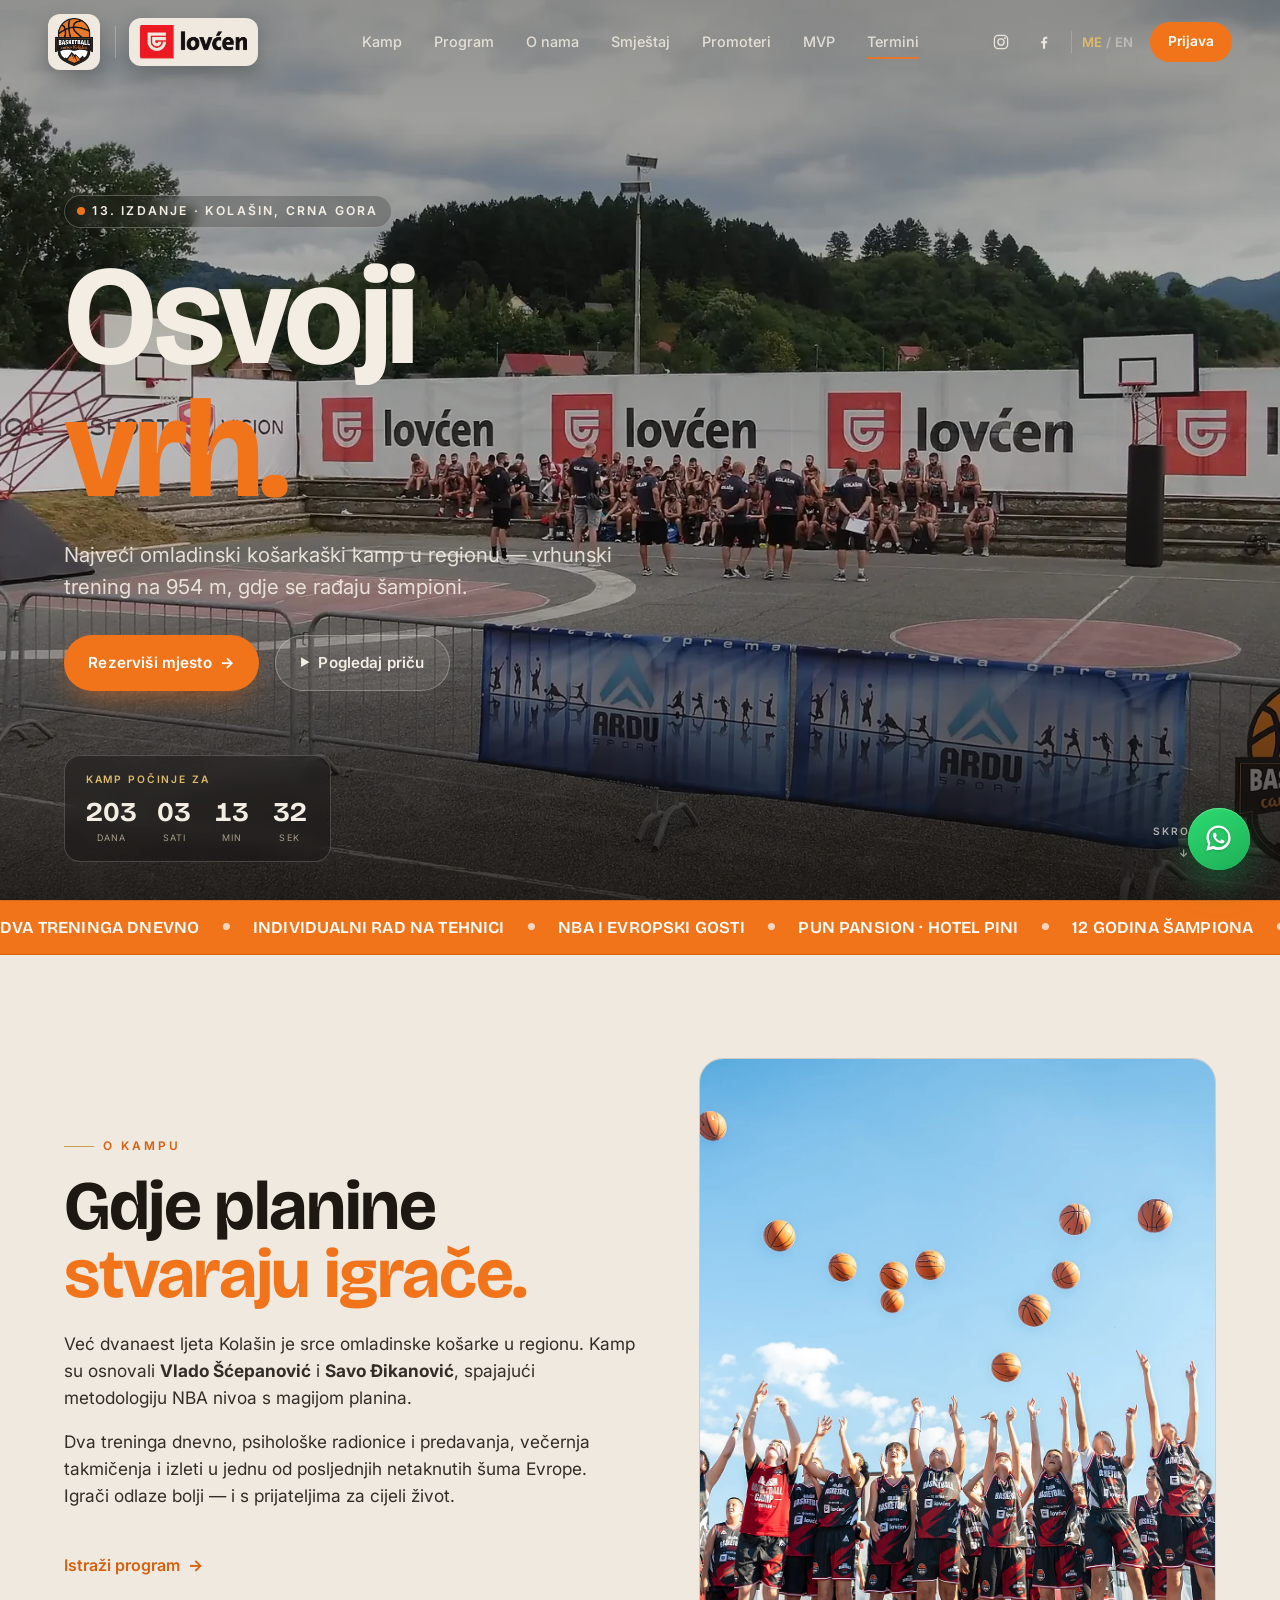
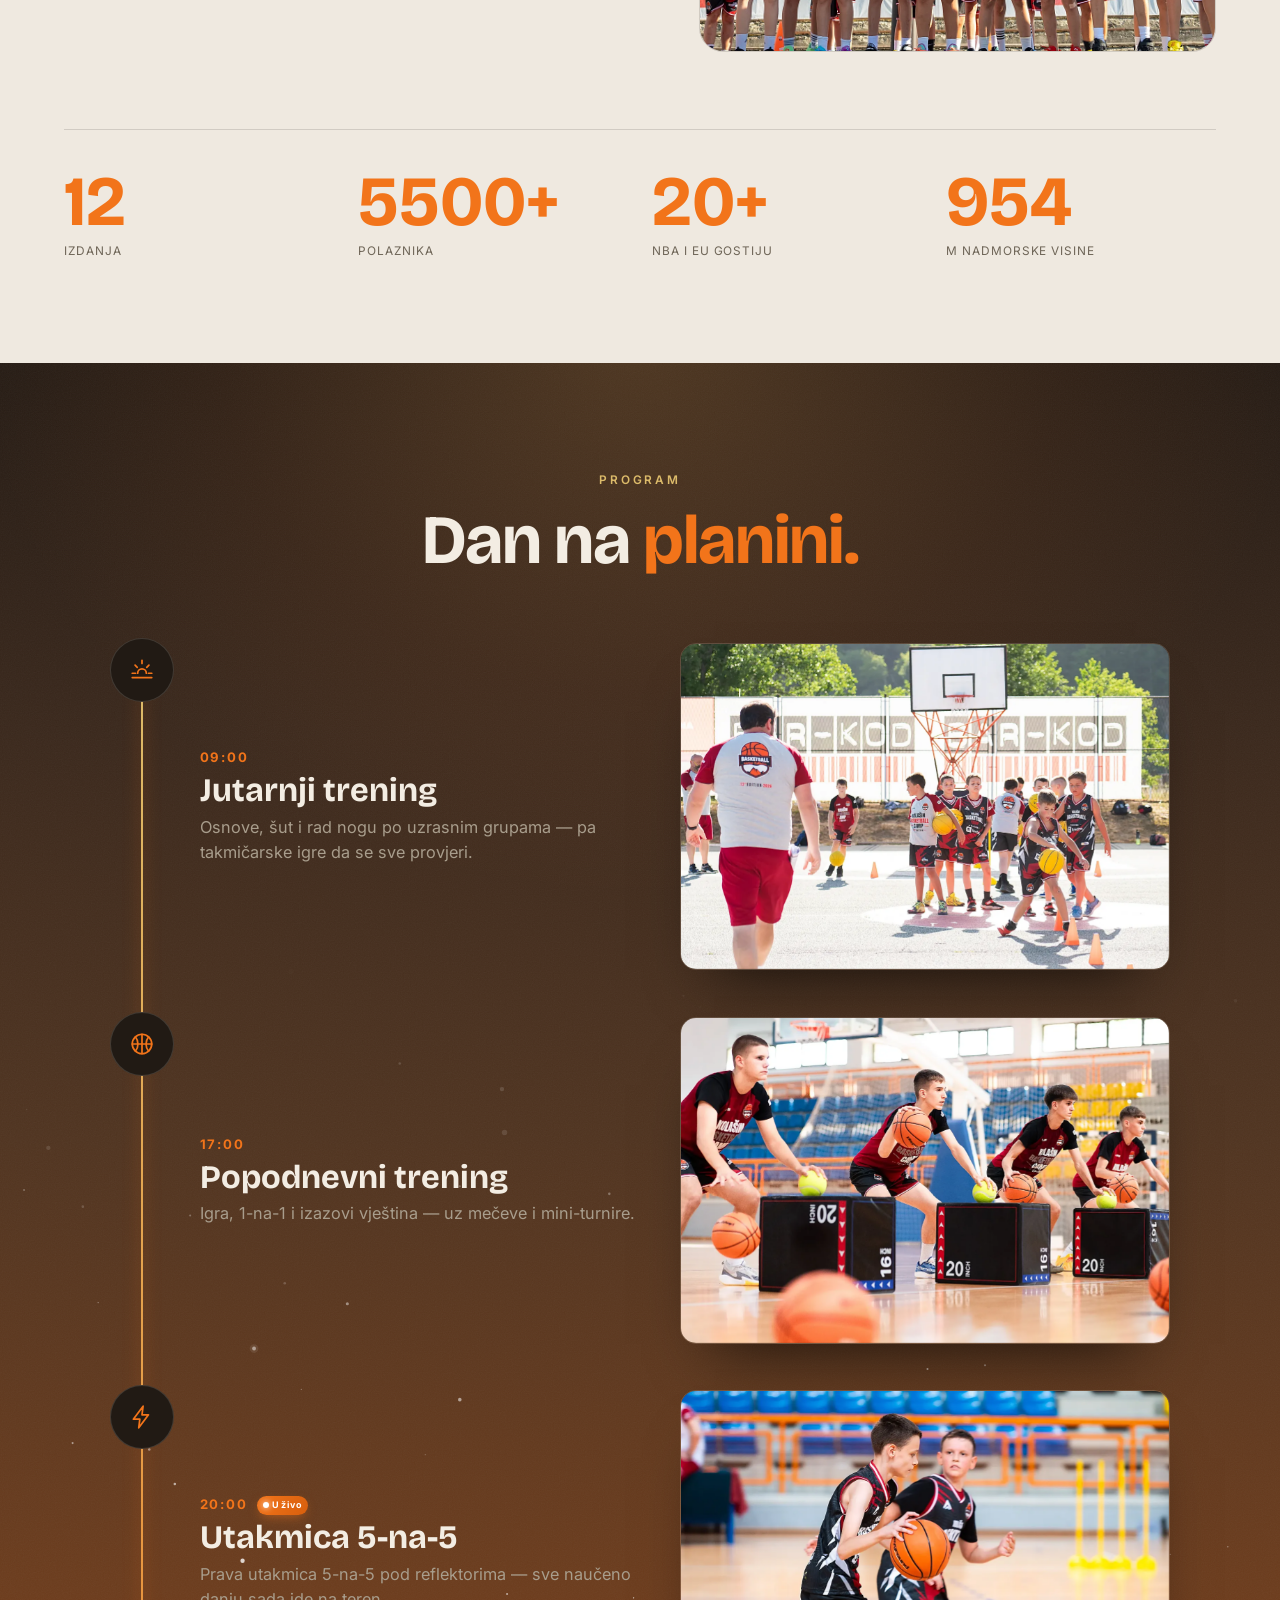
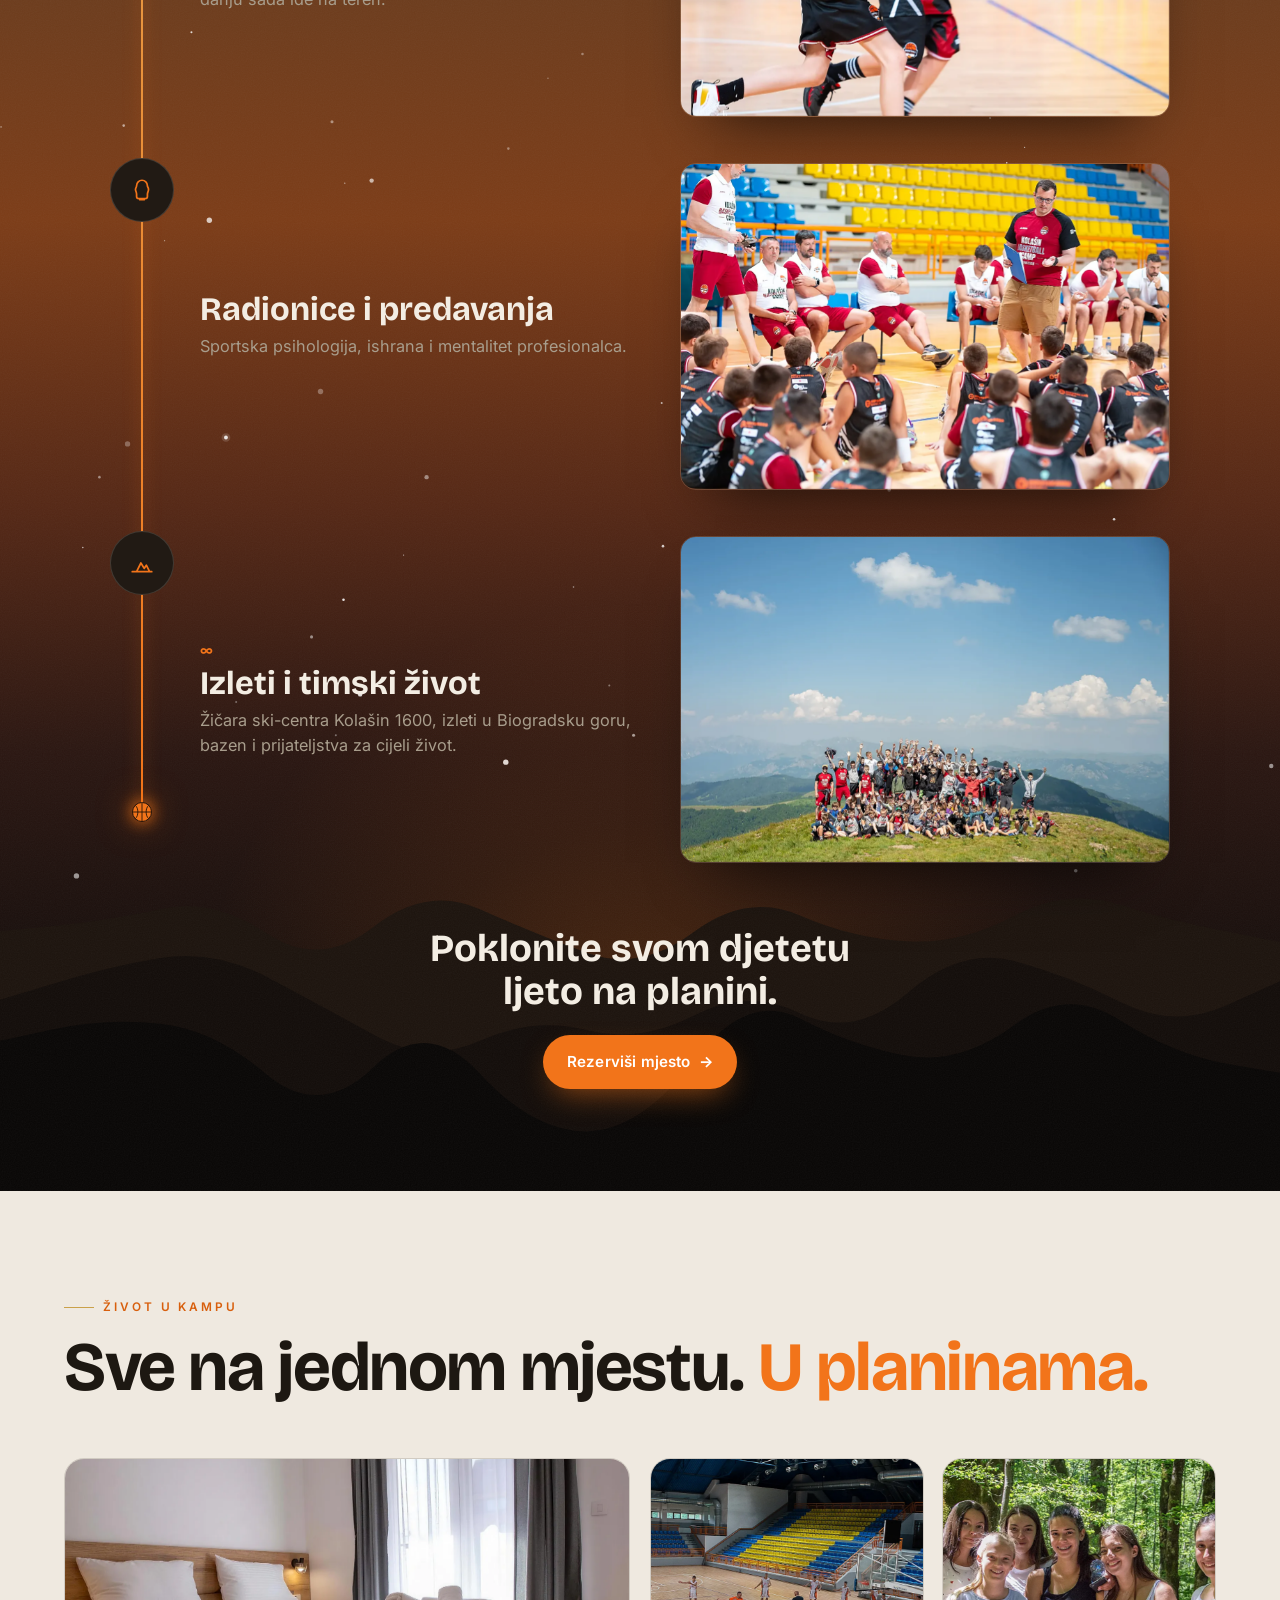
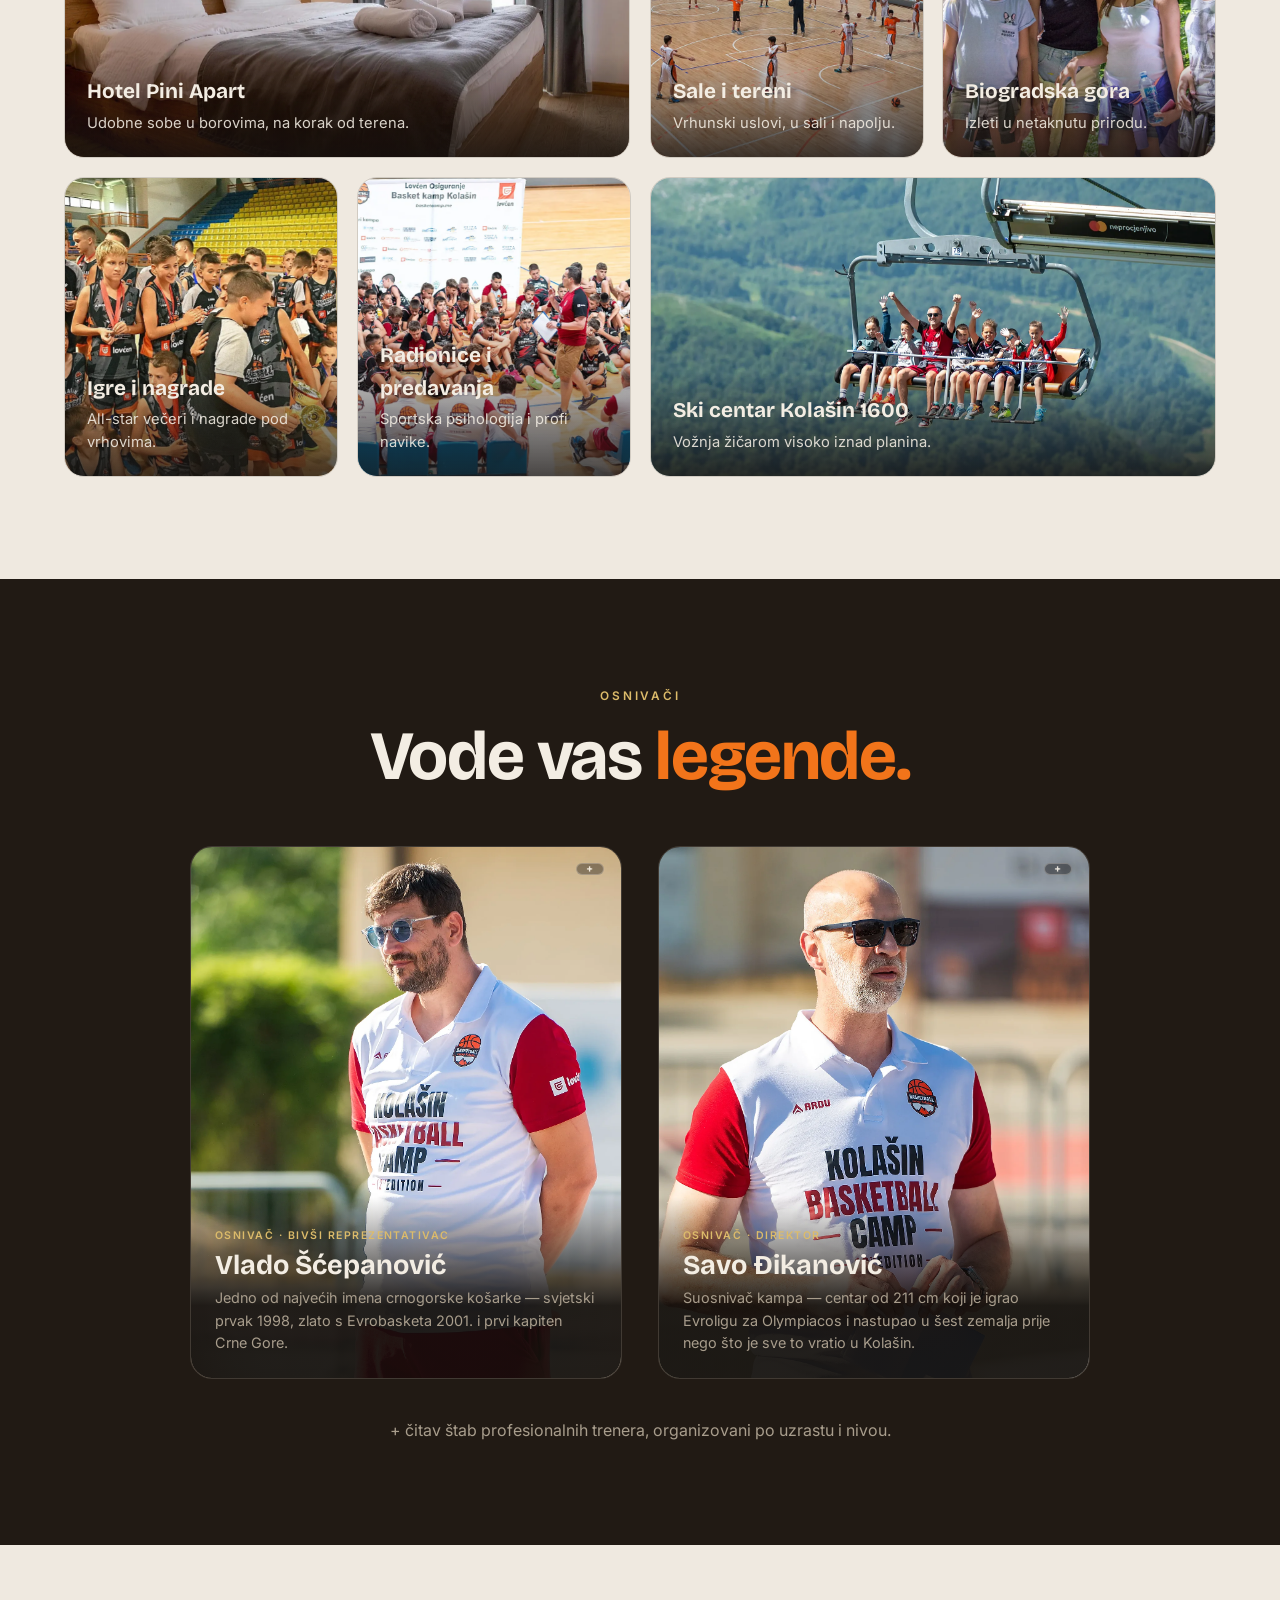
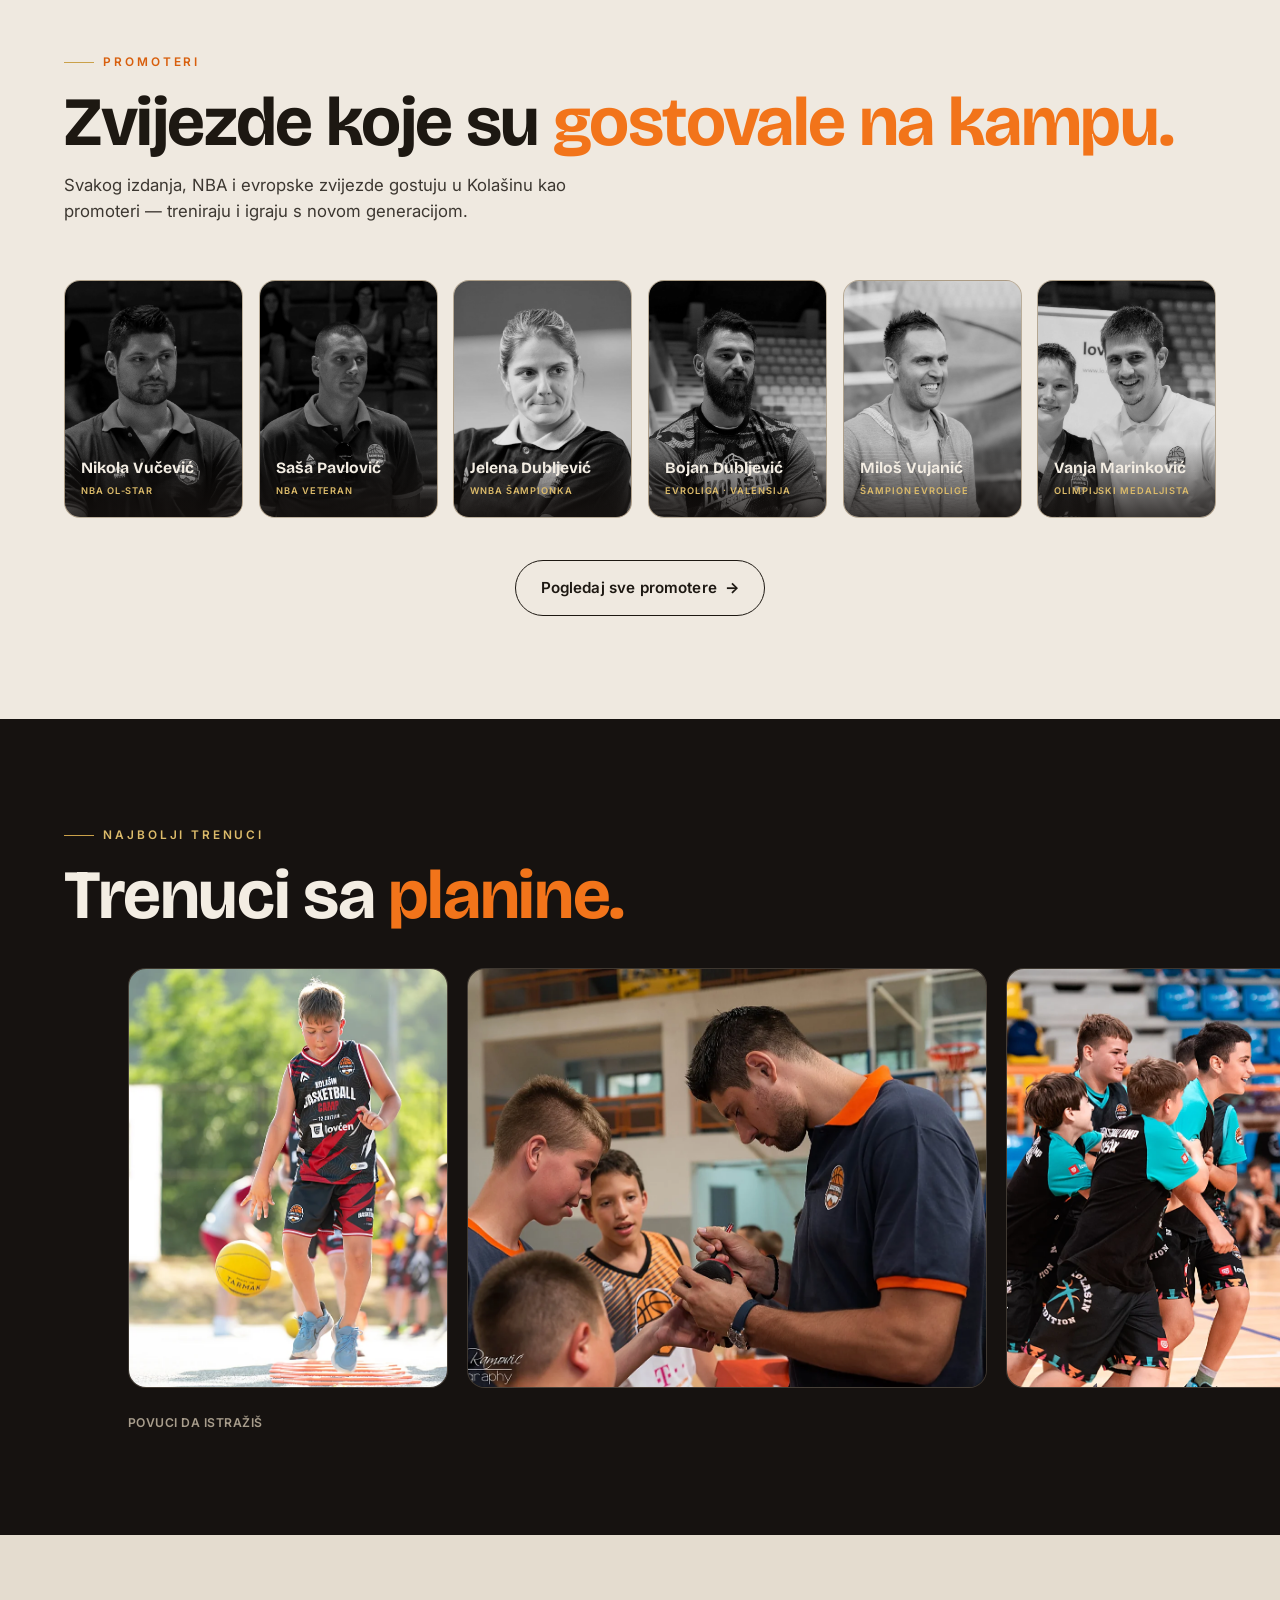
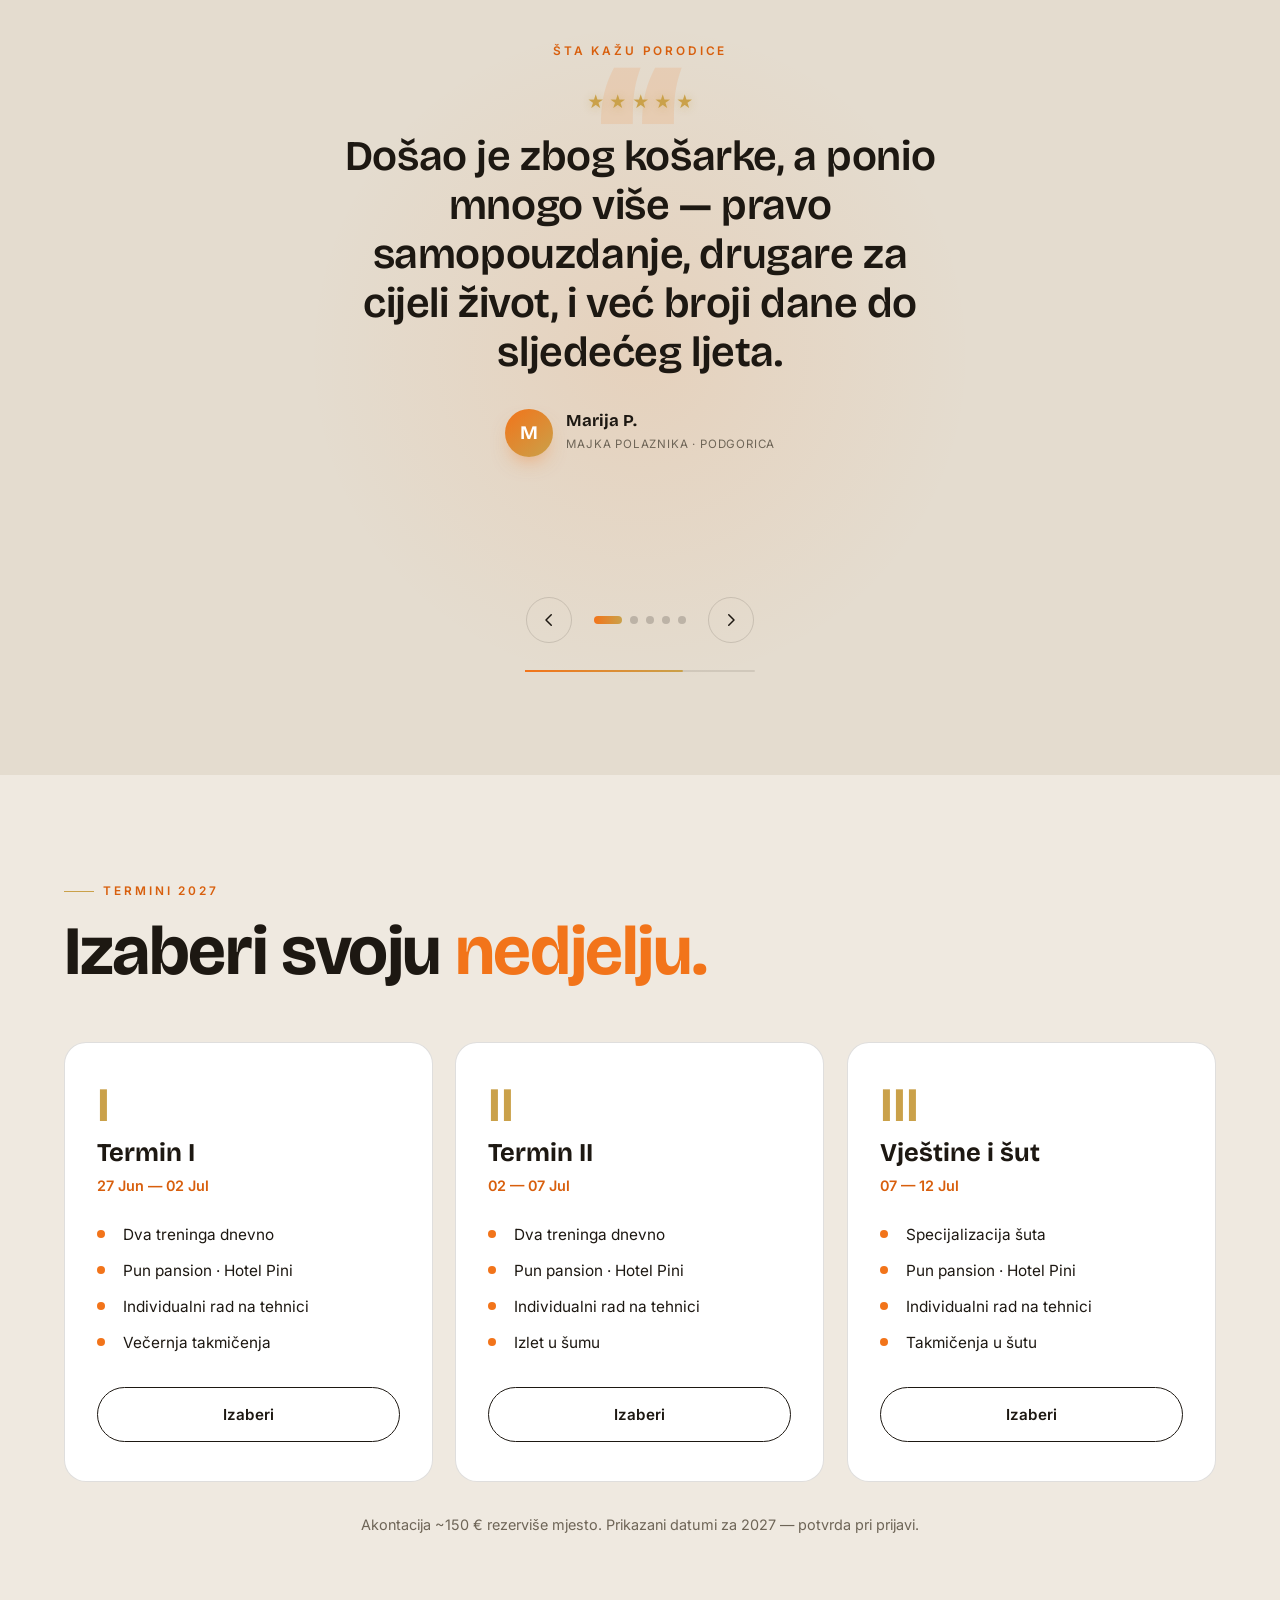
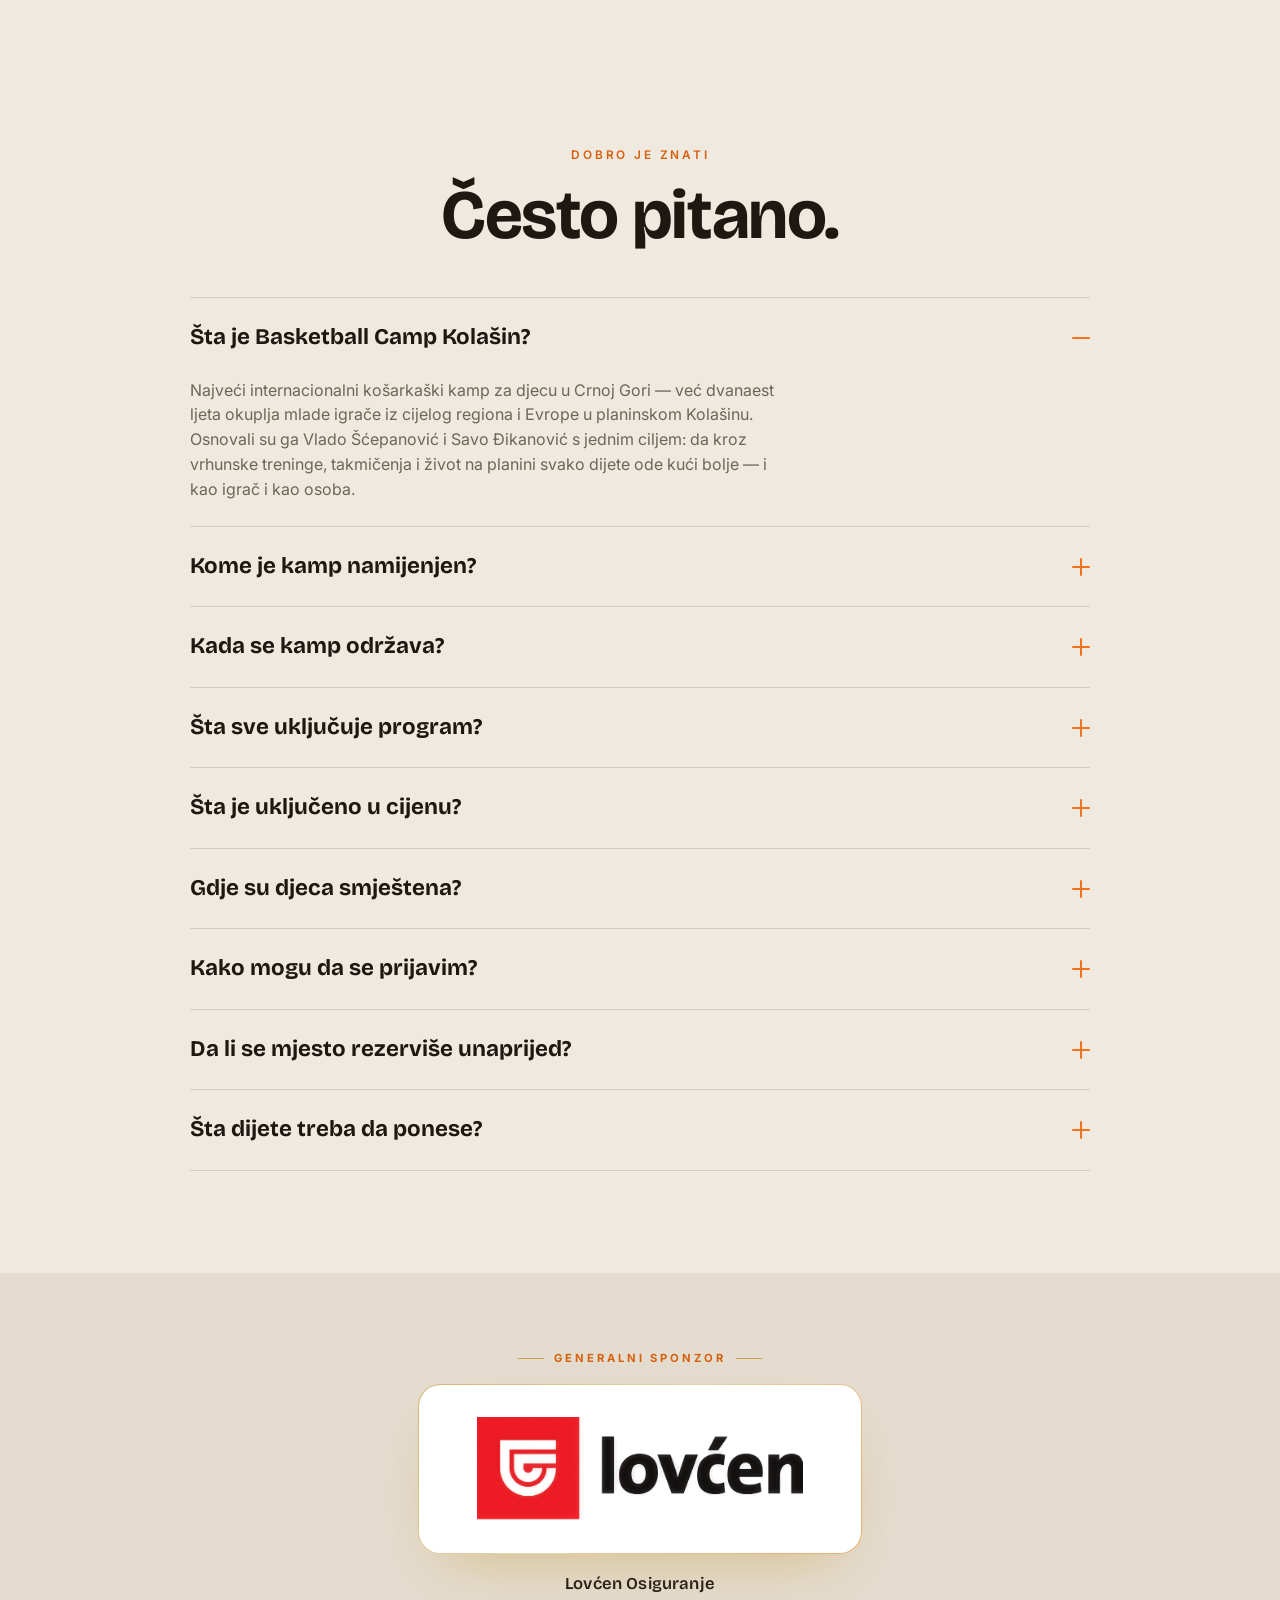
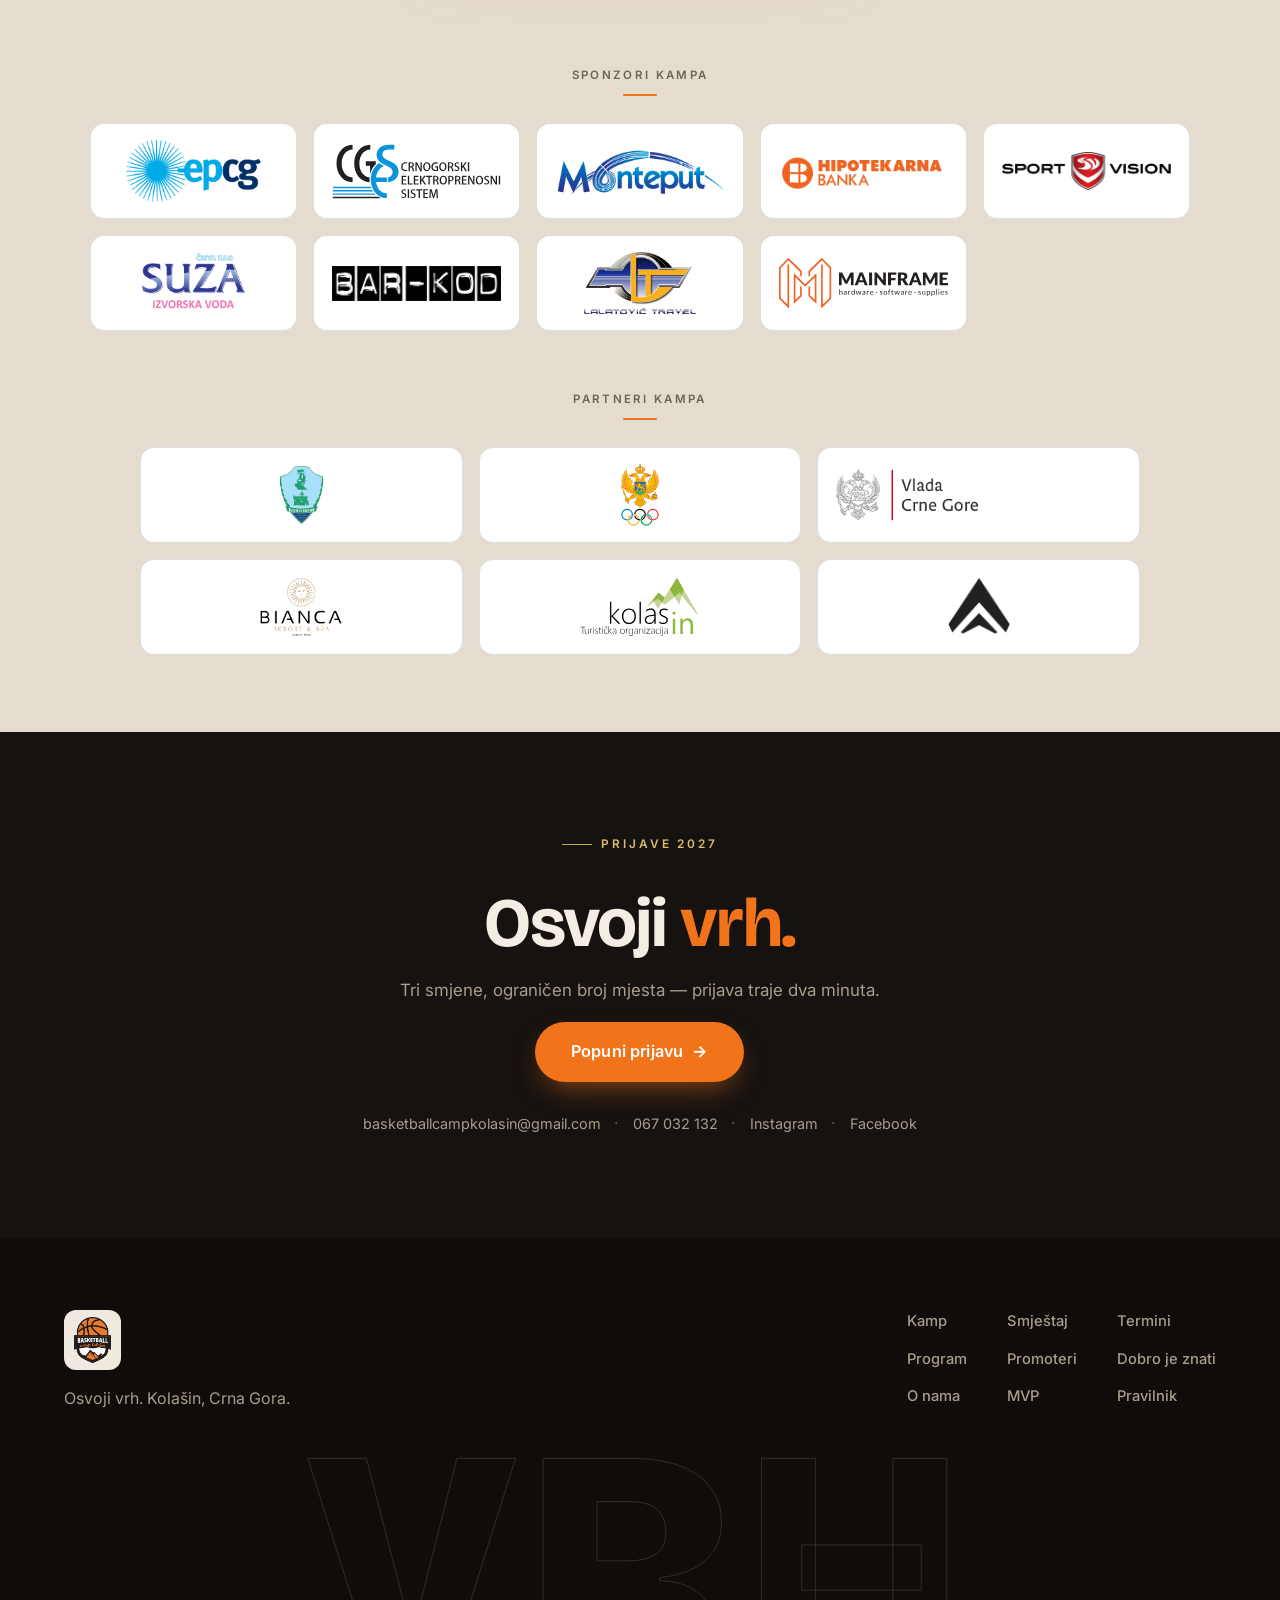
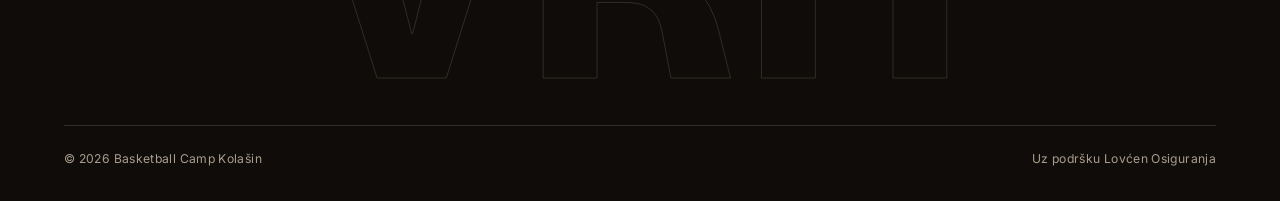
==== commit 2878f50e: "Final mobile polish: cinematic portrait hero + every reported fix Hero video — the centerpiece, per " ====
--- a/index.html
+++ b/index.html
@@ -28,7 +28,8 @@
 <link rel="preconnect" href="https://cdnjs.cloudflare.com" crossorigin />
 <link rel="preconnect" href="https://cdn.jsdelivr.net" crossorigin />
 <link href="https://fonts.googleapis.com/css2?family=Bricolage+Grotesque:opsz,wght@12..96,400..800&family=Inter:wght@400;500;600;700&display=swap" rel="stylesheet" />
-<link rel="preload" as="image" href="assets/img/hero-poster.webp" fetchpriority="high" />
+<link rel="preload" as="image" href="assets/img/hero-poster-mobile.webp" fetchpriority="high" media="(max-width: 600px)" />
+<link rel="preload" as="image" href="assets/img/hero-poster.webp" fetchpriority="high" media="(min-width: 601px)" />
 <link rel="stylesheet" href="css/styles.css" />
 </head>
 <body>
--- a/css/styles.css
+++ b/css/styles.css
@@ -590,3 +590,31 @@
 /* mobile tap-target comfort: enlarge hit areas without visual change */
 .burg{padding:14px 10px;margin:-14px -10px;box-sizing:content-box}
 .lang{padding:12px 8px;margin:-12px -8px}
+
+/* ============ FINAL MOBILE POLISH ============ */
+/* founders: single big card per row so the photo is actually visible */
+@media (max-width:700px){
+  .co__grid{grid-template-columns:1fr;max-width:400px}
+  .cc__meta{padding:1.1rem 1.2rem;background:linear-gradient(transparent,rgba(15,12,9,.94) 58%)}
+  .cc__meta h3{font-size:1.5rem}
+  .cc__meta p{display:-webkit-box;-webkit-line-clamp:2;-webkit-box-orient:vertical;overflow:hidden}
+}
+/* founder modal on phones: lock the photo band height and let the text scroll */
+@media (max-width:760px){
+  .fmodal__panel{grid-template-rows:36svh minmax(0,1fr)}
+  .fmodal__media{min-height:0;height:36svh}
+  .fmodal__body{max-height:none;min-height:0}
+}
+/* header on phones: keep the Lovćen chip and the Prijava button visible */
+@media (max-width:1024px){
+  .cta{display:inline-flex;font-size:.8rem;padding:.6em 1.05em}
+}
+@media (max-width:430px){
+  .hd__spon{display:flex;padding-left:.55rem}
+  .hd__spon img{height:32px;padding:4px 6px;border-radius:8px}
+  .hd__logo img{height:44px}
+  .hd.scr .hd__logo img{height:38px}
+  .hd.scr .hd__spon img{height:28px}
+  .cta{font-size:.74rem;padding:.55em .9em}
+  .hd__right{gap:.55rem}
+}
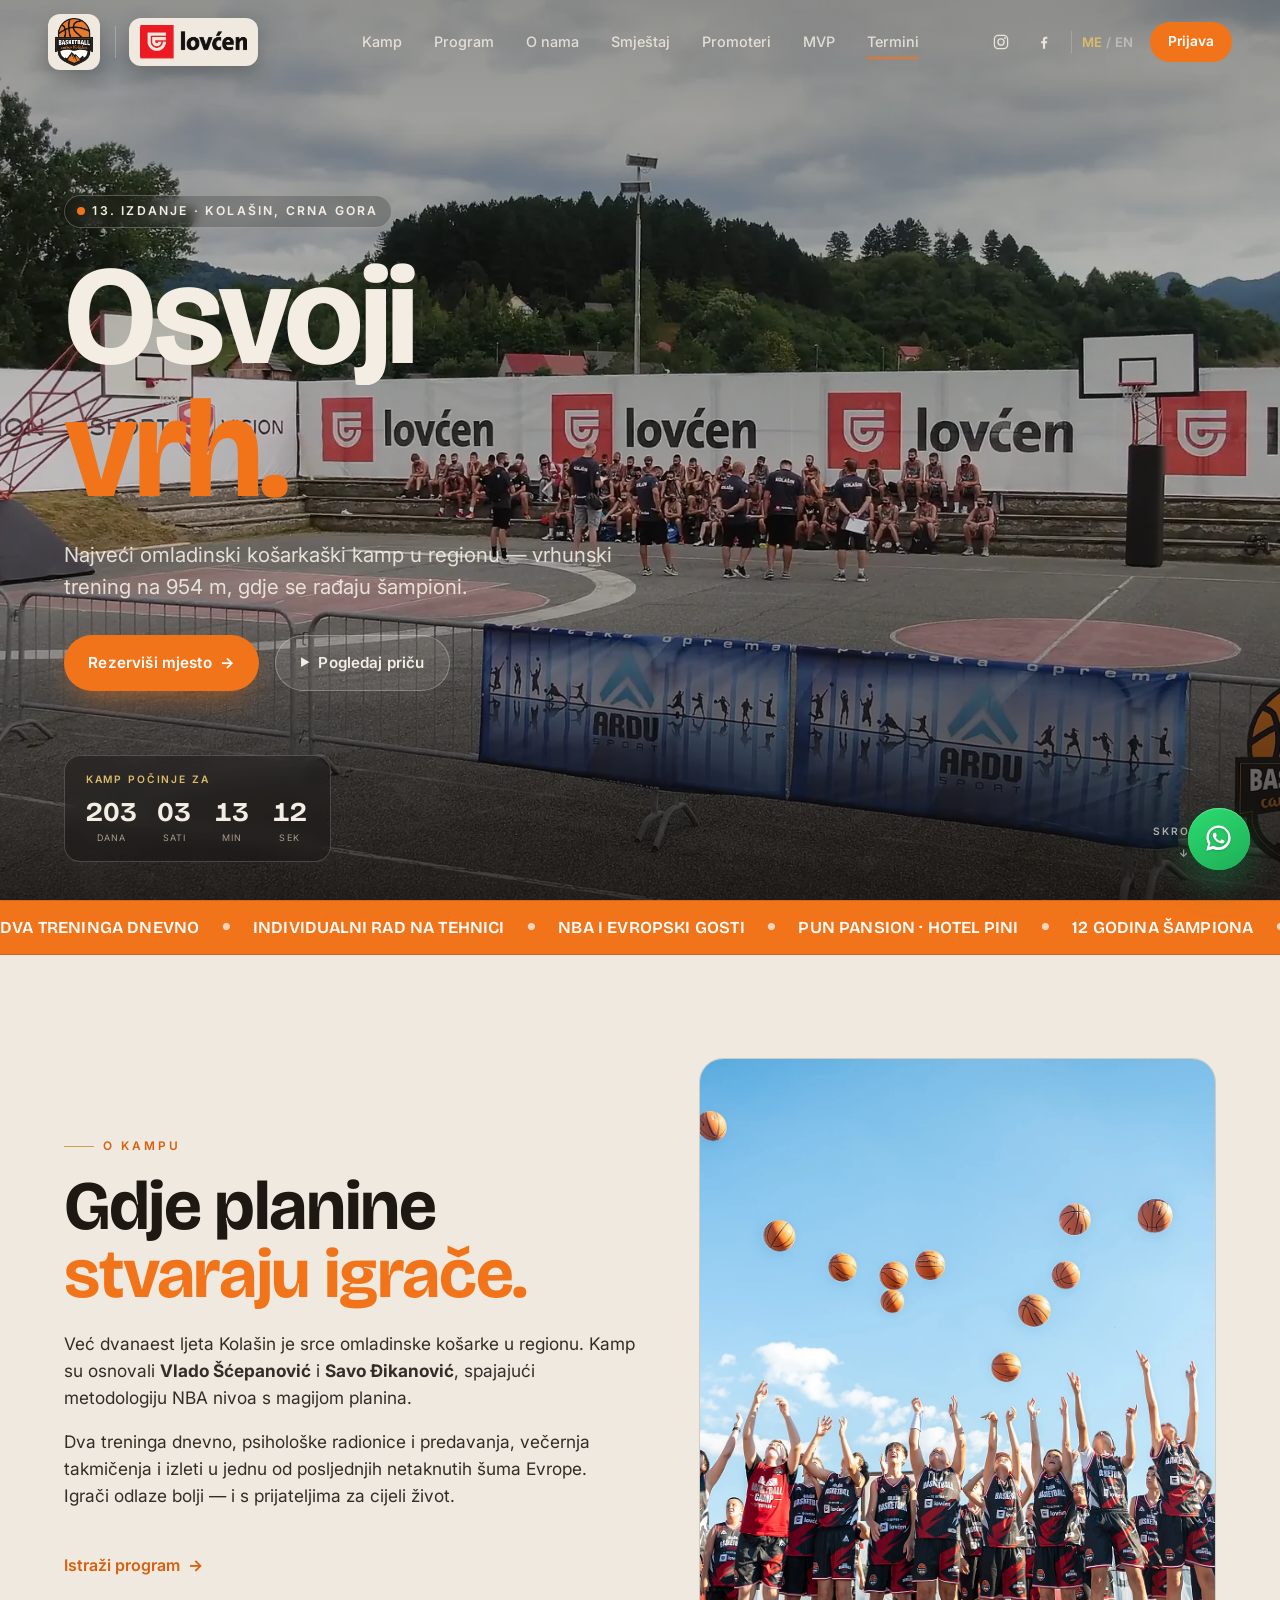
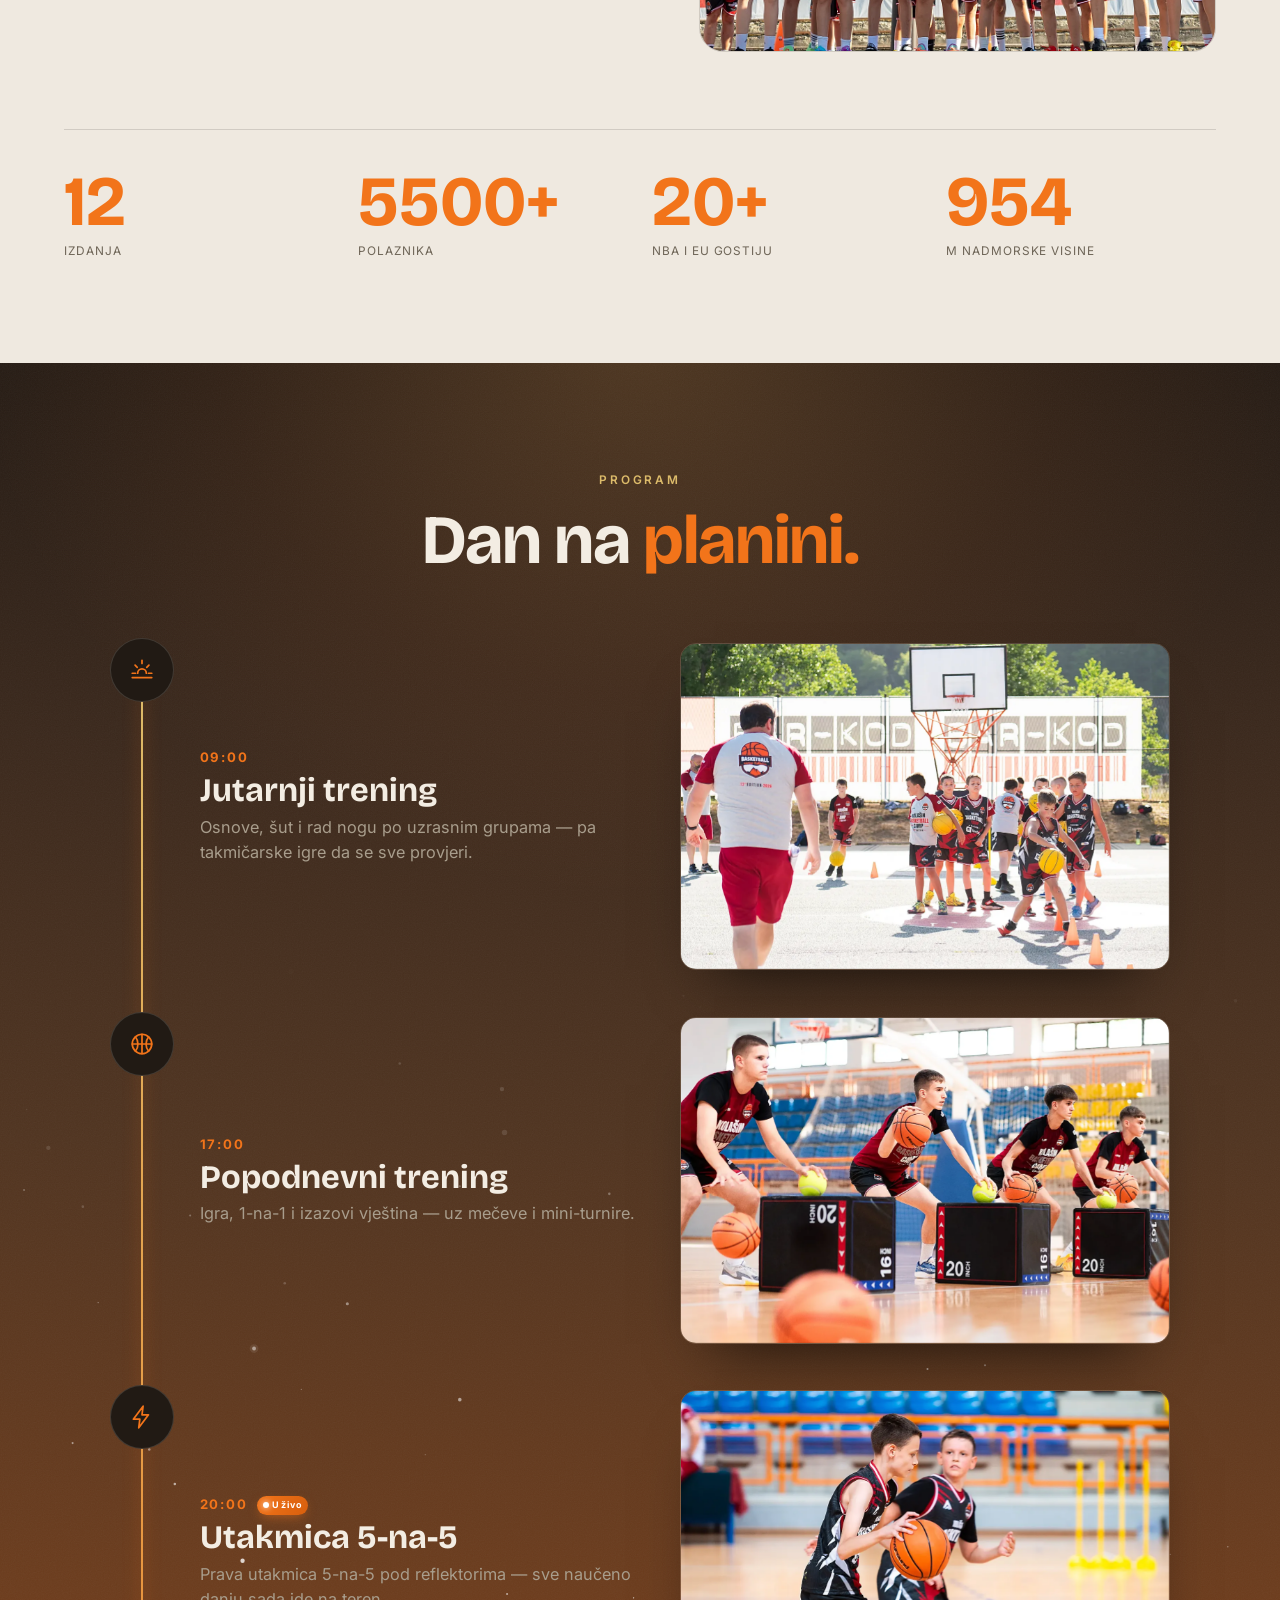
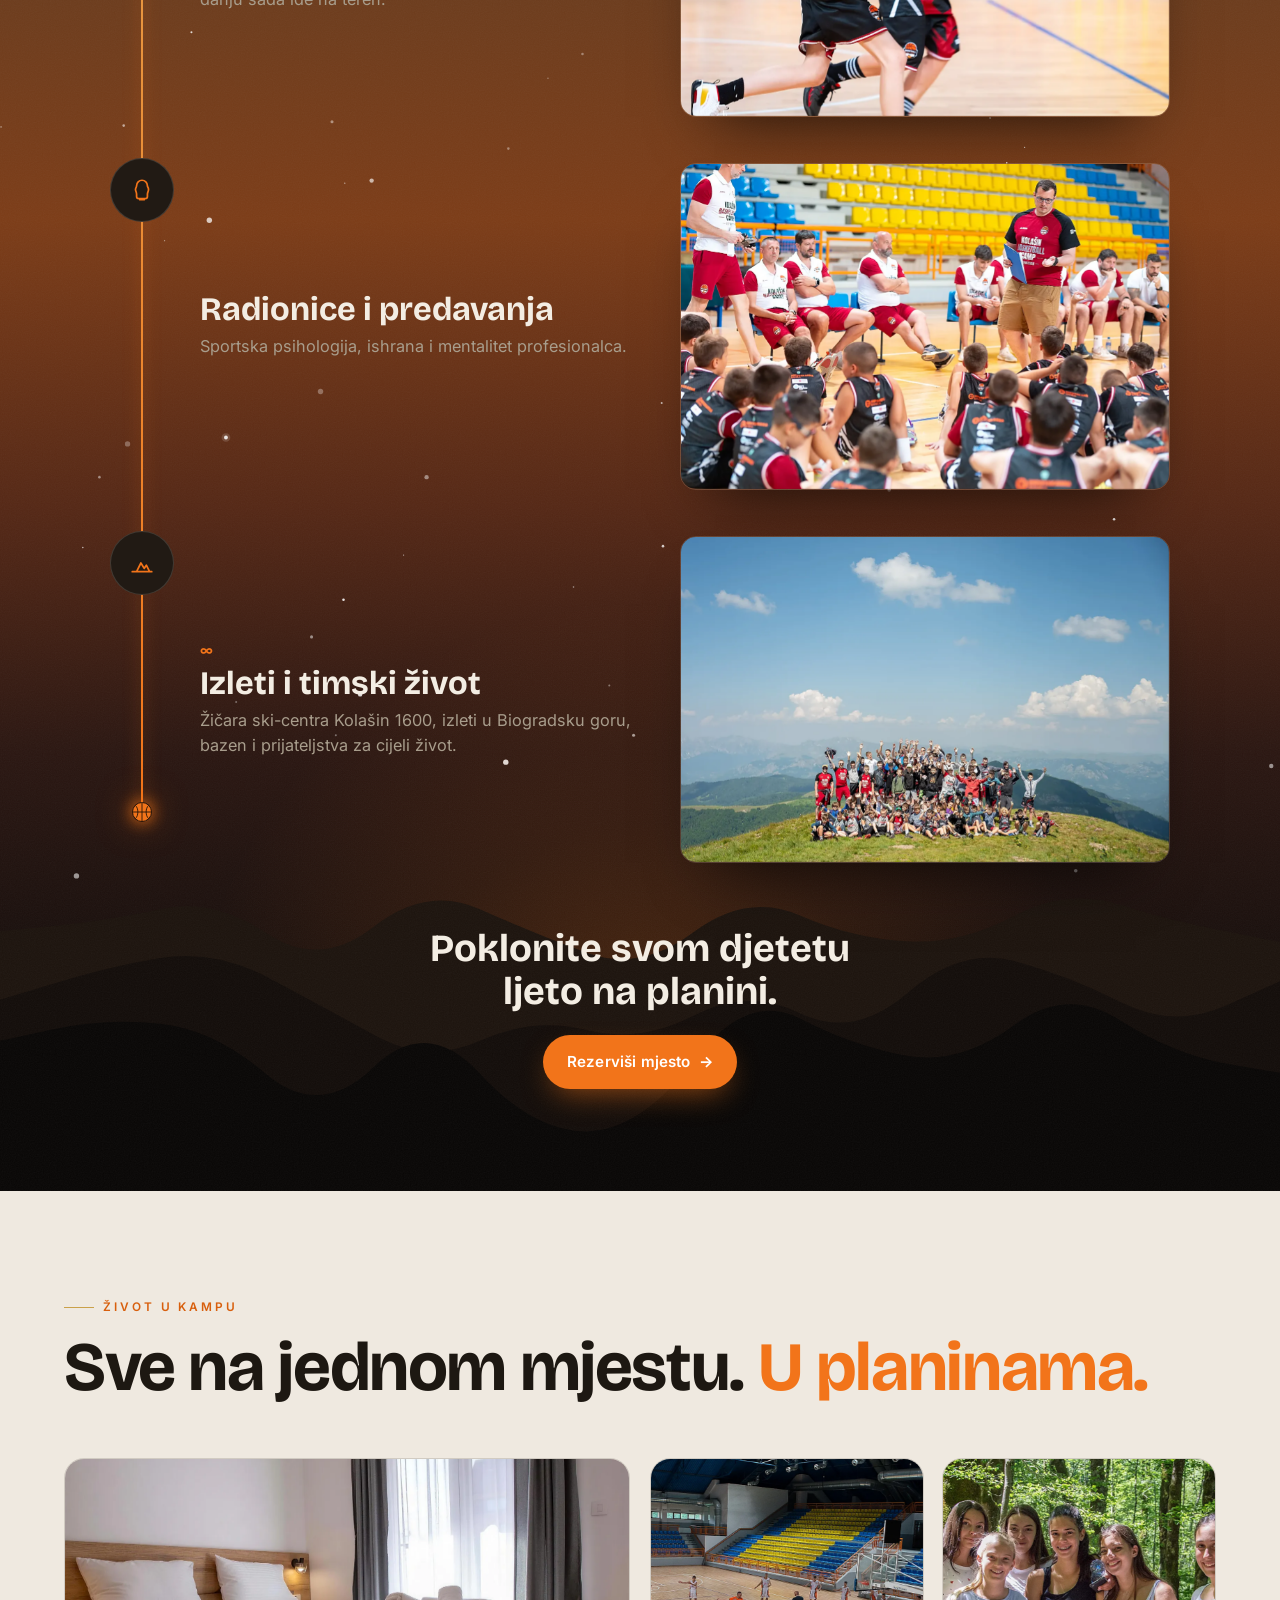
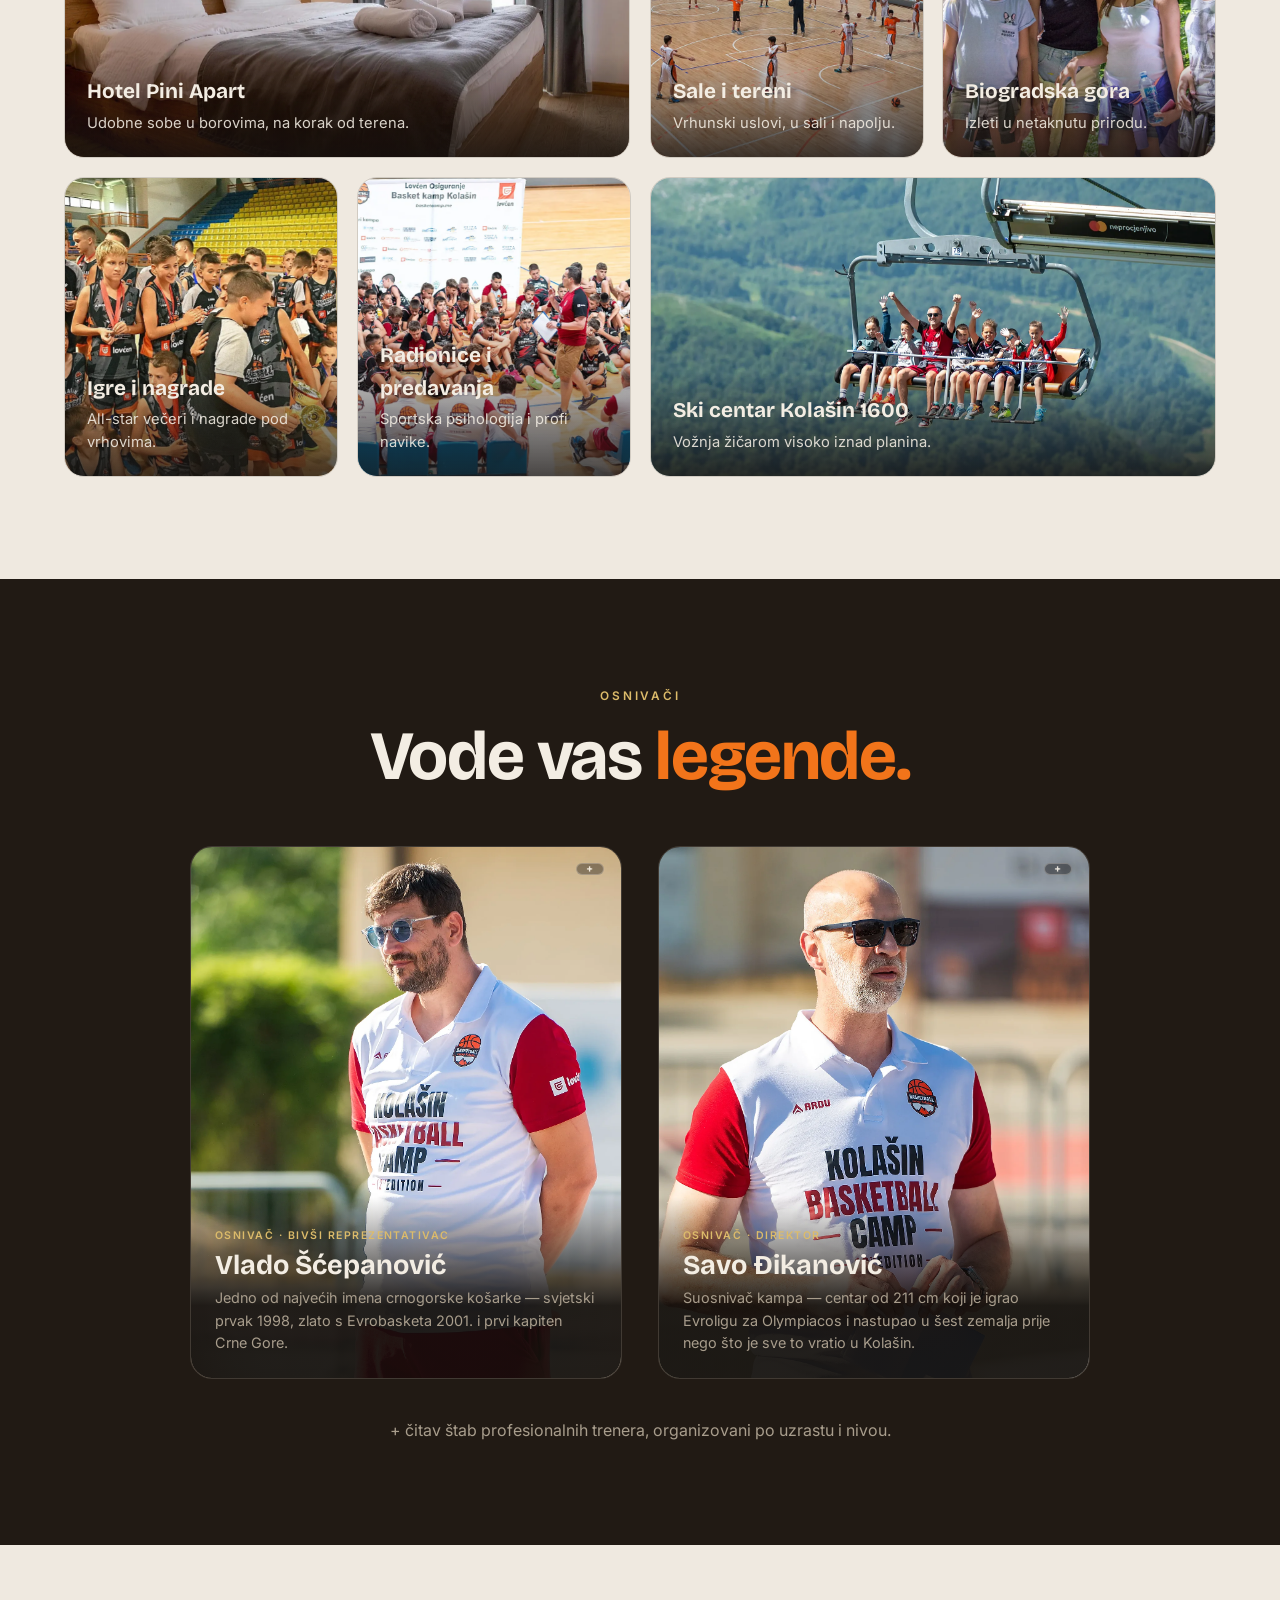
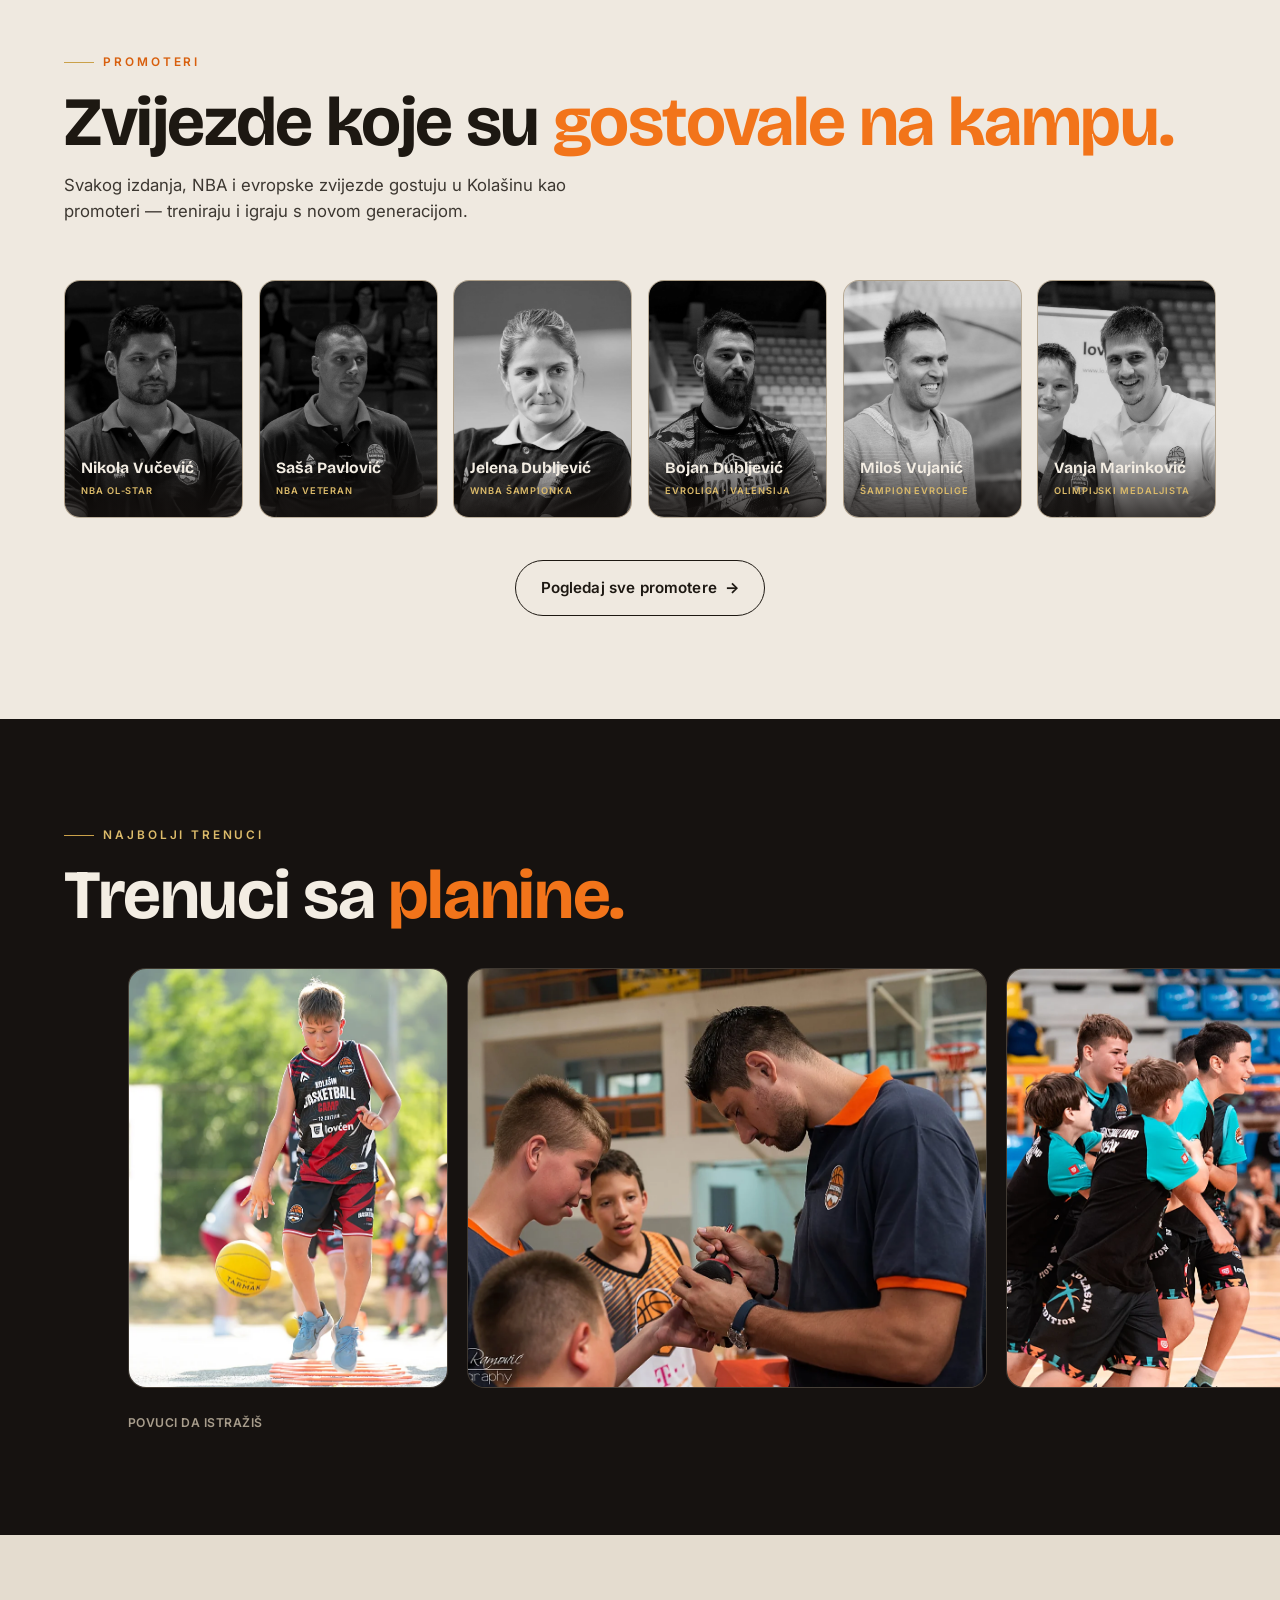
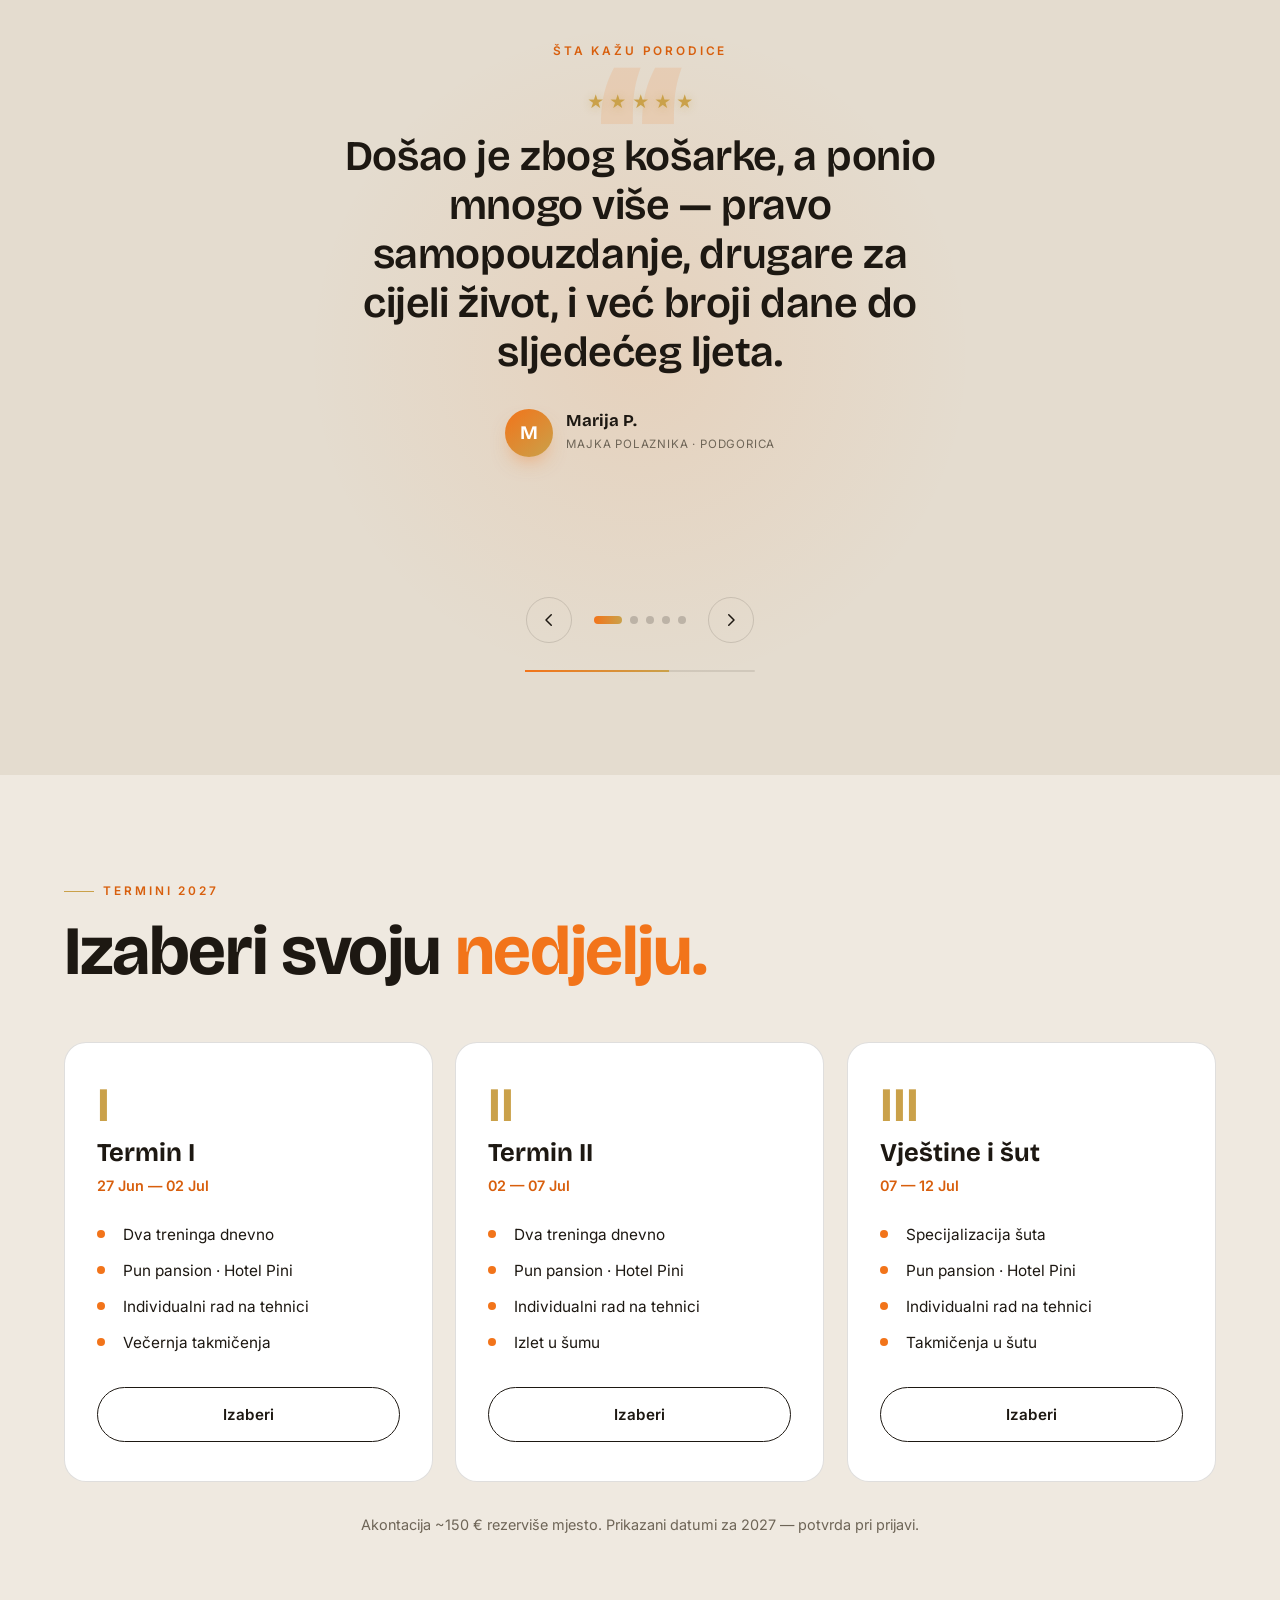
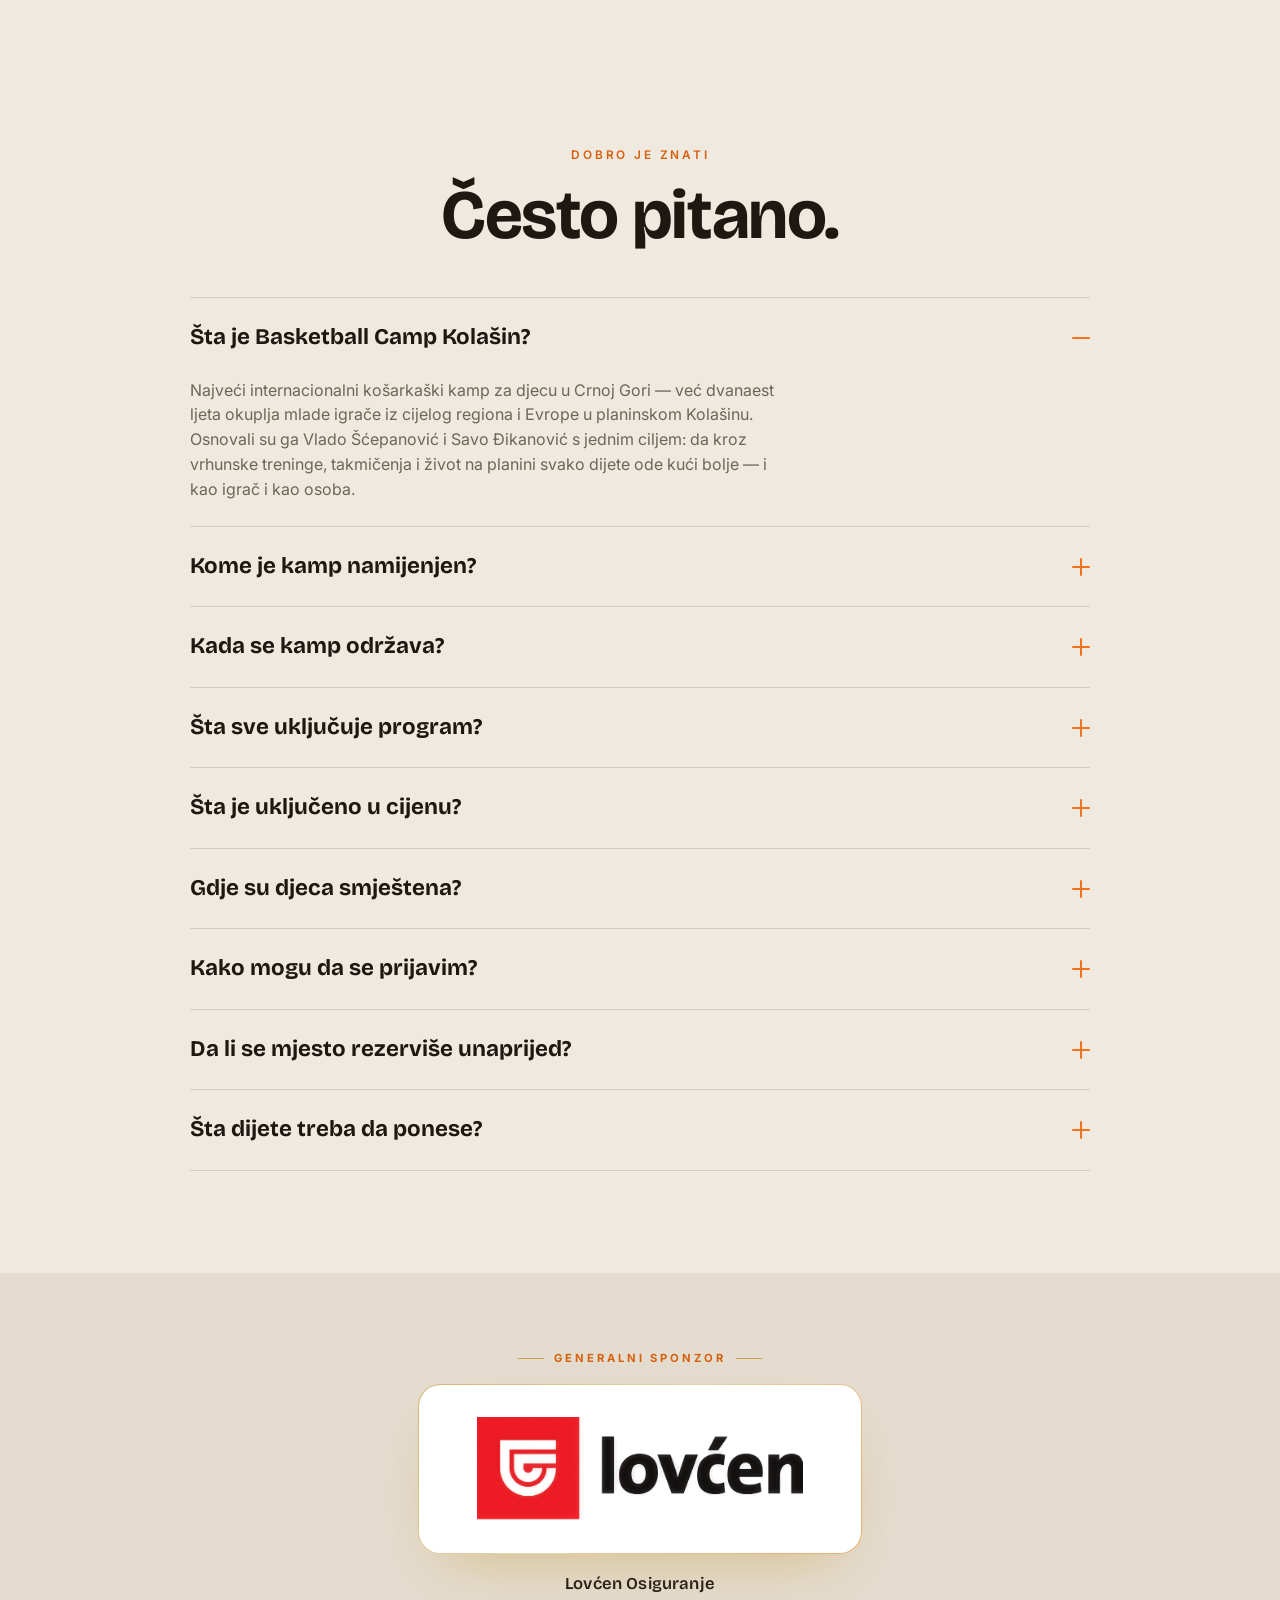
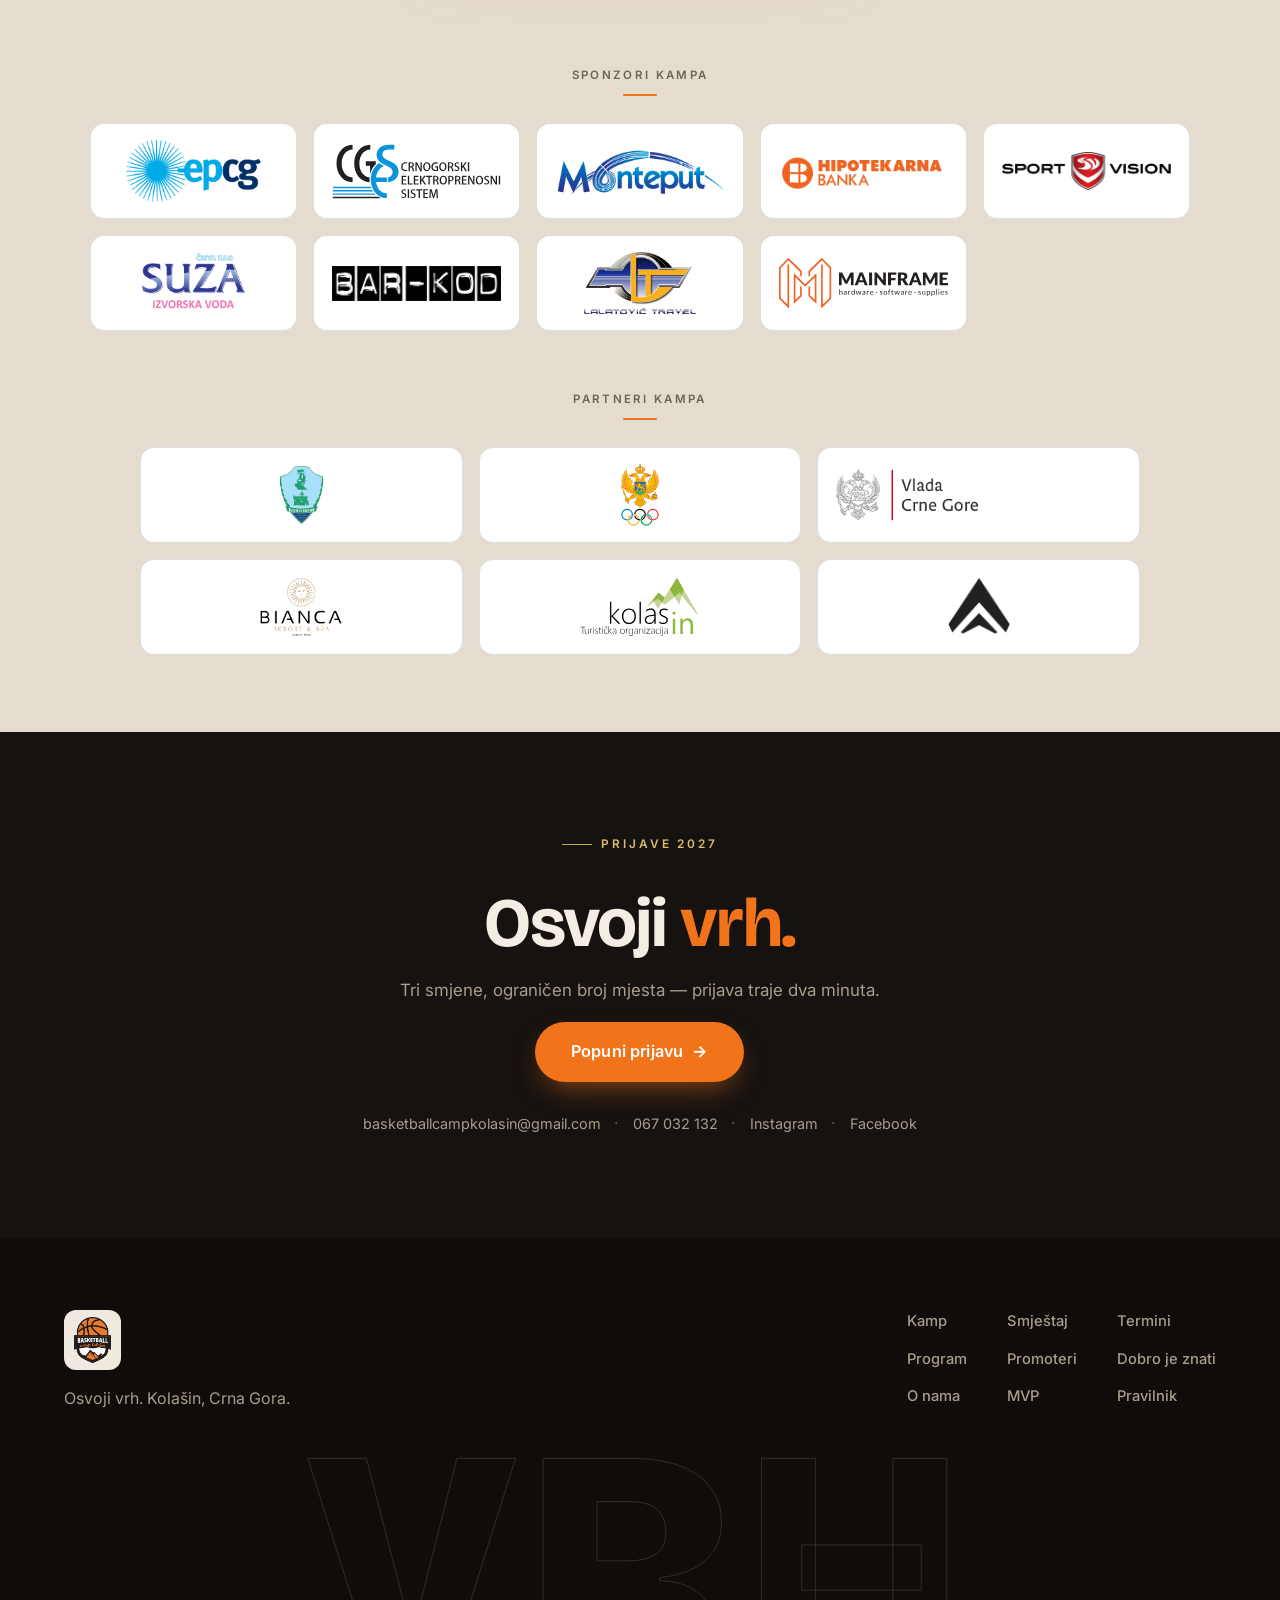
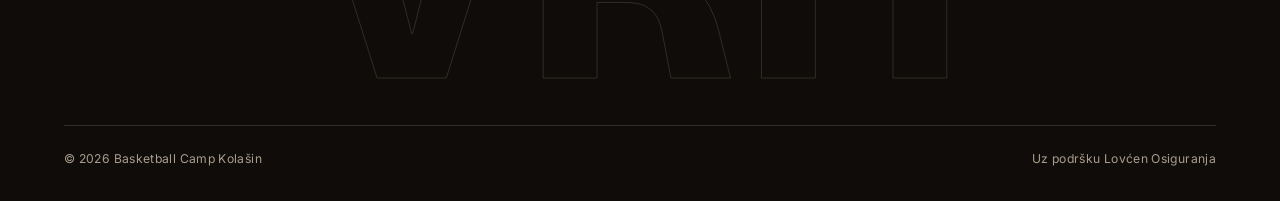
==== commit a75f83d0: "Hero re-cut to only the strong footage + modal text always reachable Video (both devices, identical " ====
--- a/index.html
+++ b/index.html
@@ -414,7 +414,7 @@
   <div class="fmodal__veil" id="fmVeil"></div>
   <div class="fmodal__panel" id="fmPanel">
     <div class="fmodal__media"><span class="fmodal__no" id="fmNo"></span><img id="fmImg" src="" alt="" /></div>
-    <div class="fmodal__body">
+    <div data-lenis-prevent class="fmodal__body">
       <div class="fmodal__badge"><i></i><span id="fmRole"></span></div>
       <h3 class="fmodal__name" id="fmName"></h3>
       <div class="fmodal__sub" id="fmSub"></div>
--- a/css/styles.css
+++ b/css/styles.css
@@ -618,3 +618,14 @@
   .cta{font-size:.74rem;padding:.55em .9em}
   .hd__right{gap:.55rem}
 }
+
+/* modal text must always fit: vh fallbacks for older iOS + guaranteed inner scroll */
+.fmodal__body{-webkit-overflow-scrolling:touch;overscroll-behavior:contain}
+@media (max-width:760px){
+  .fmodal__panel{max-height:90vh;max-height:90svh;grid-template-rows:32vh minmax(0,1fr);grid-template-rows:32svh minmax(0,1fr)}
+  .fmodal__media{min-height:0;height:32vh;height:32svh}
+  .fmodal__body{max-height:none;min-height:0;padding:1.3rem 1.2rem 5.4rem}
+  .fmodal__name{font-size:clamp(1.6rem,7.5vw,2.2rem)}
+  .fmodal__hl li{font-size:.9rem}
+  .fmodal__bio{font-size:.95rem}
+}
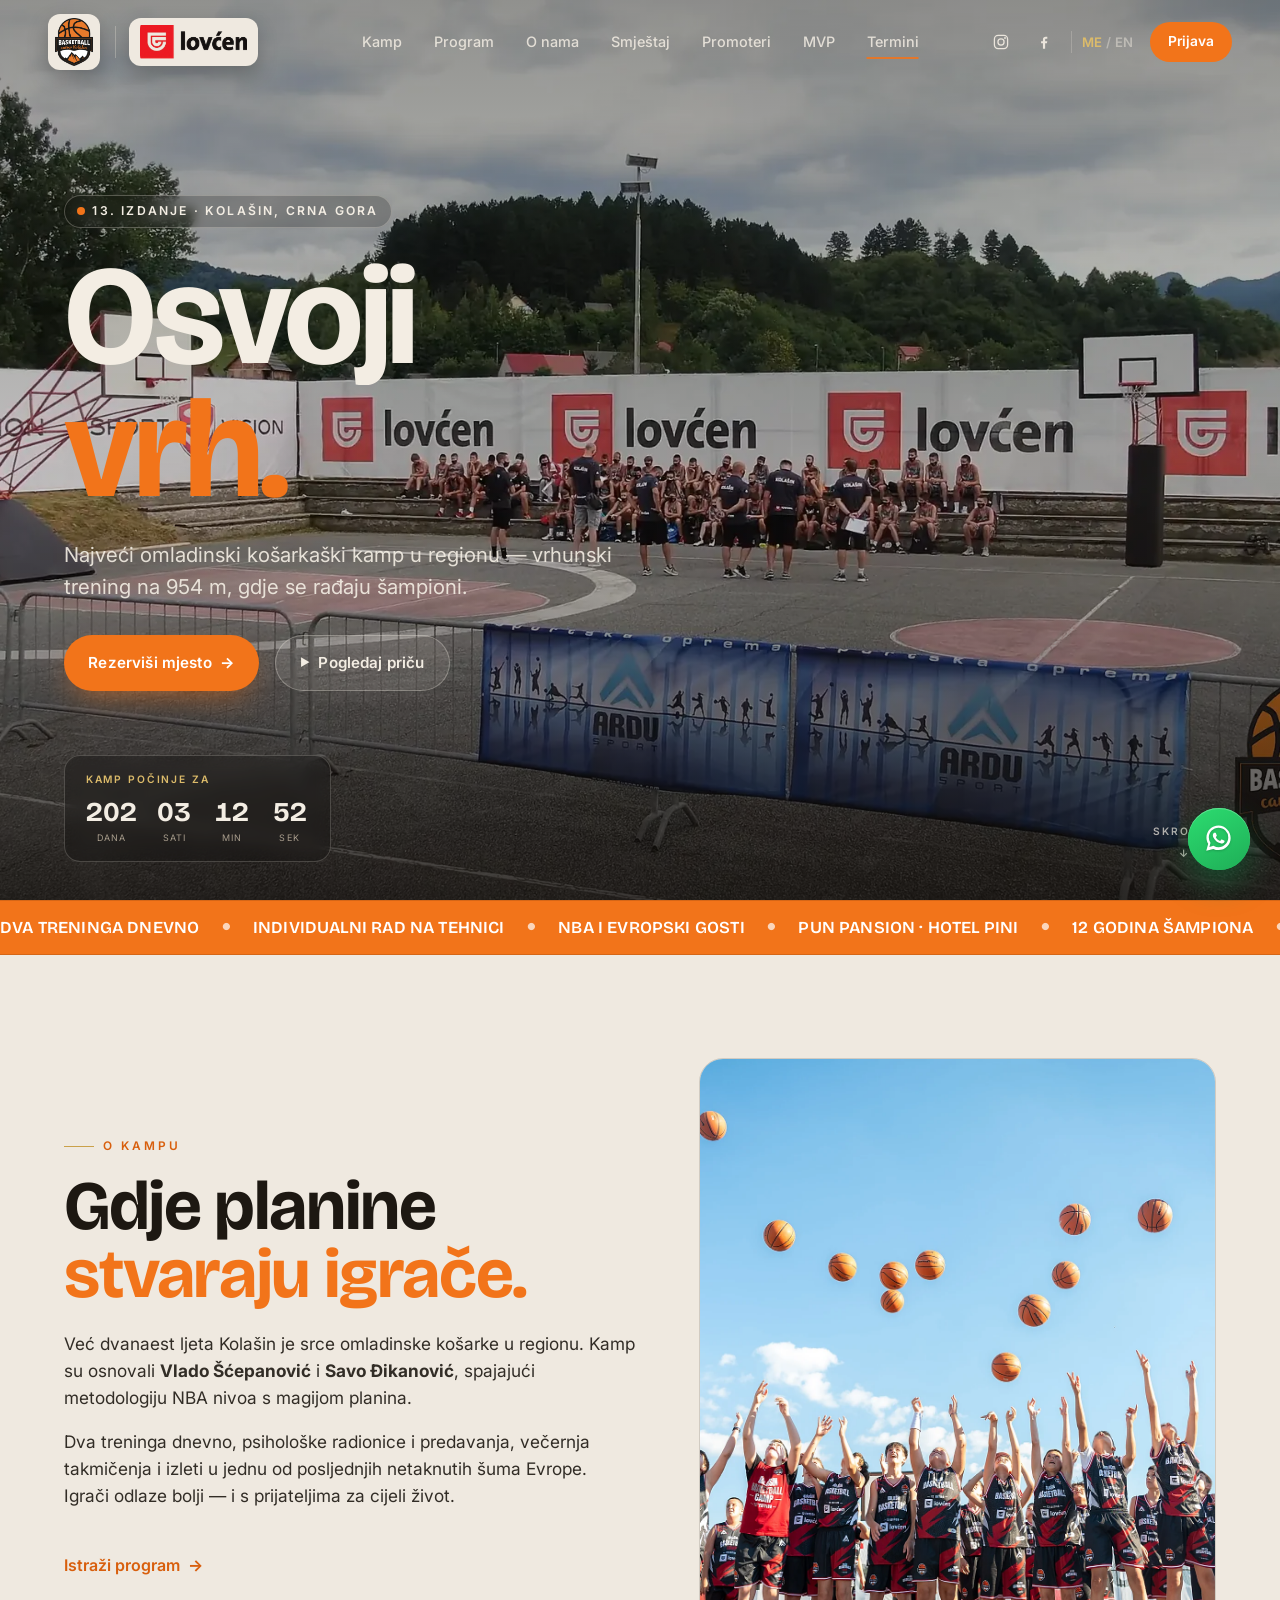
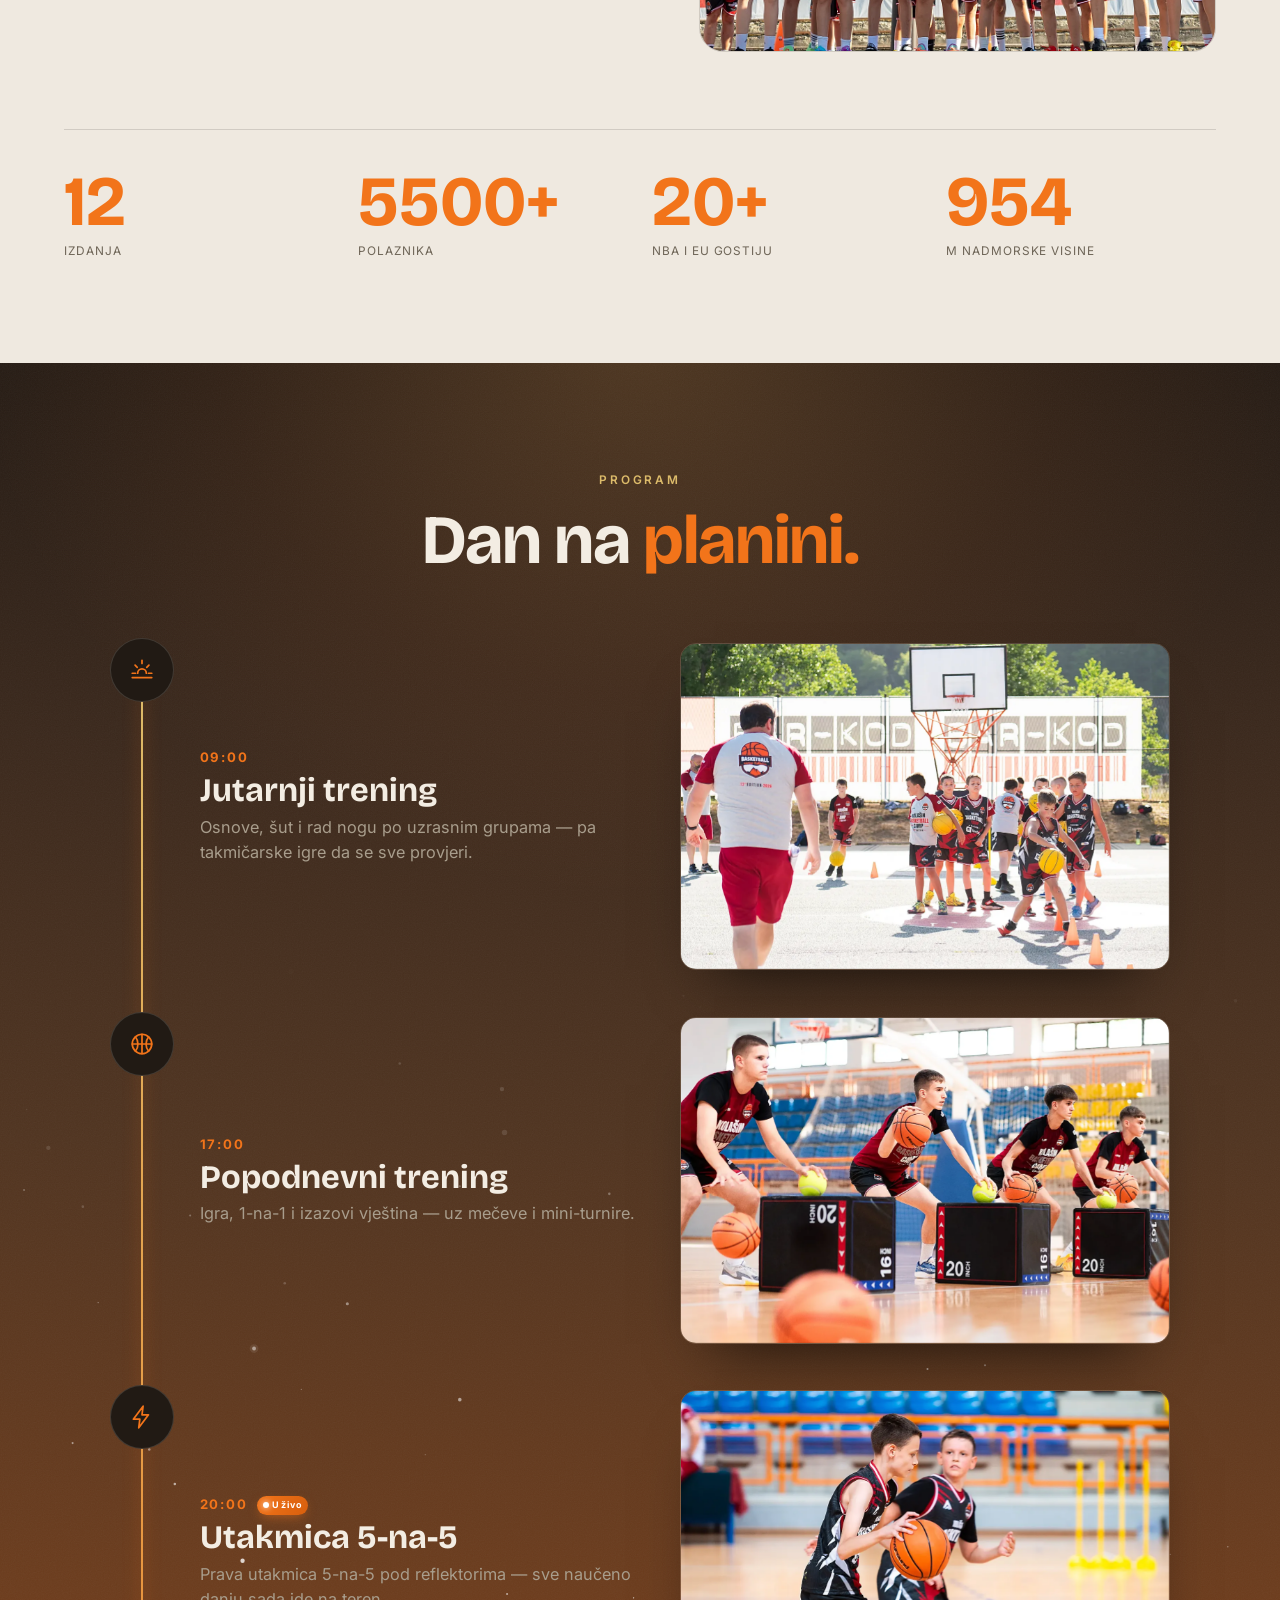
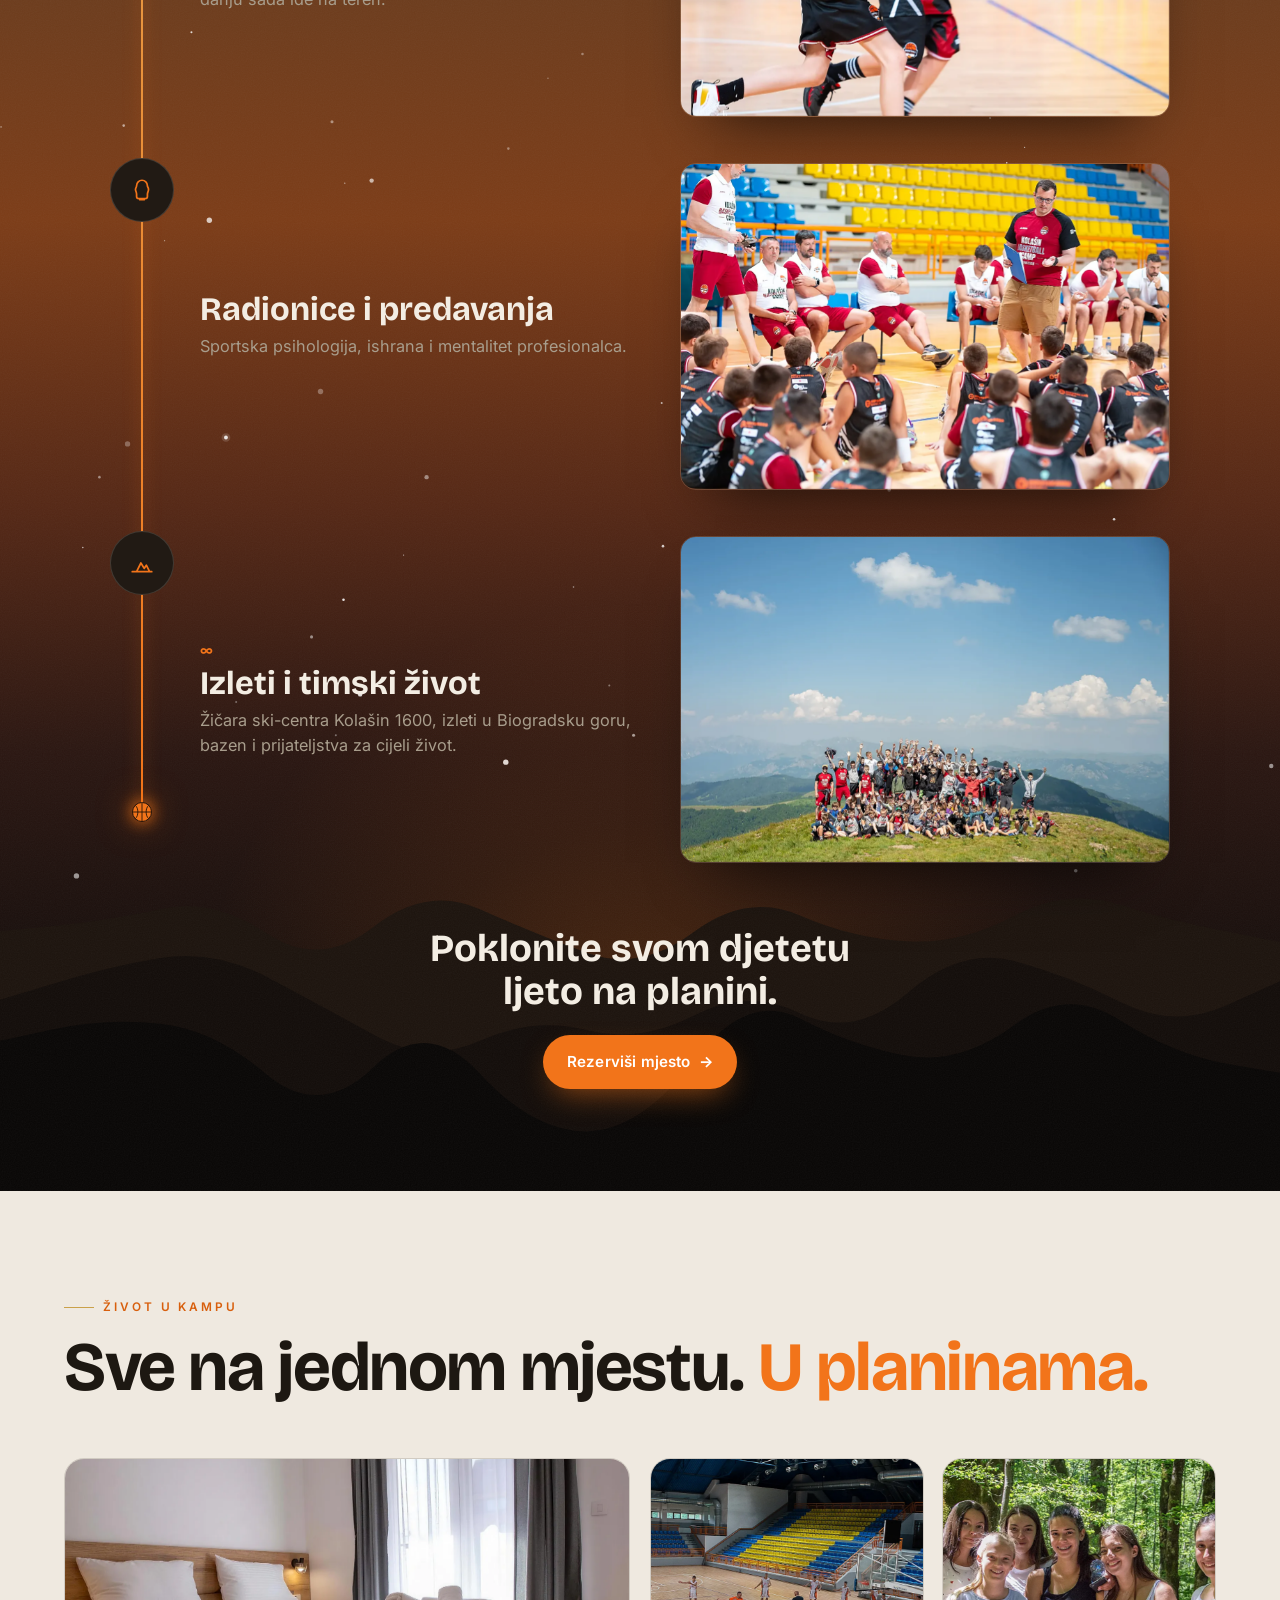
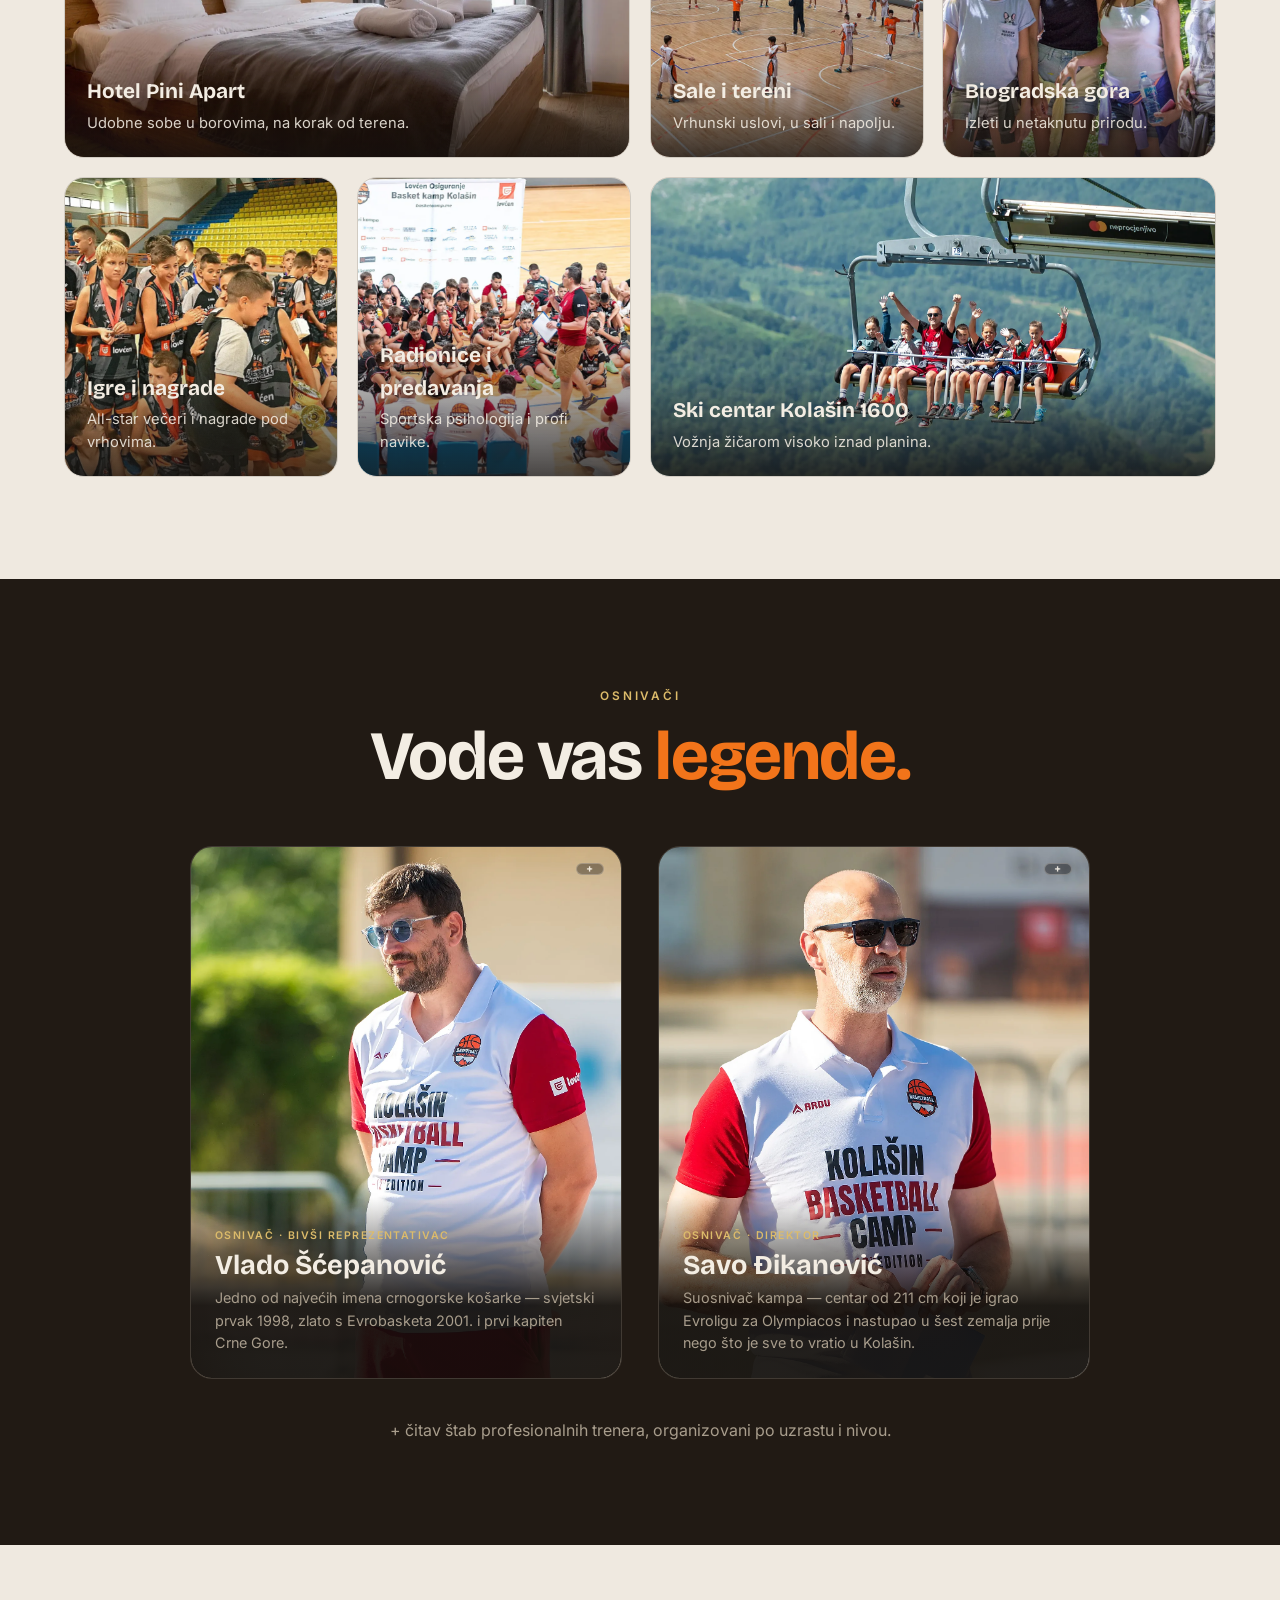
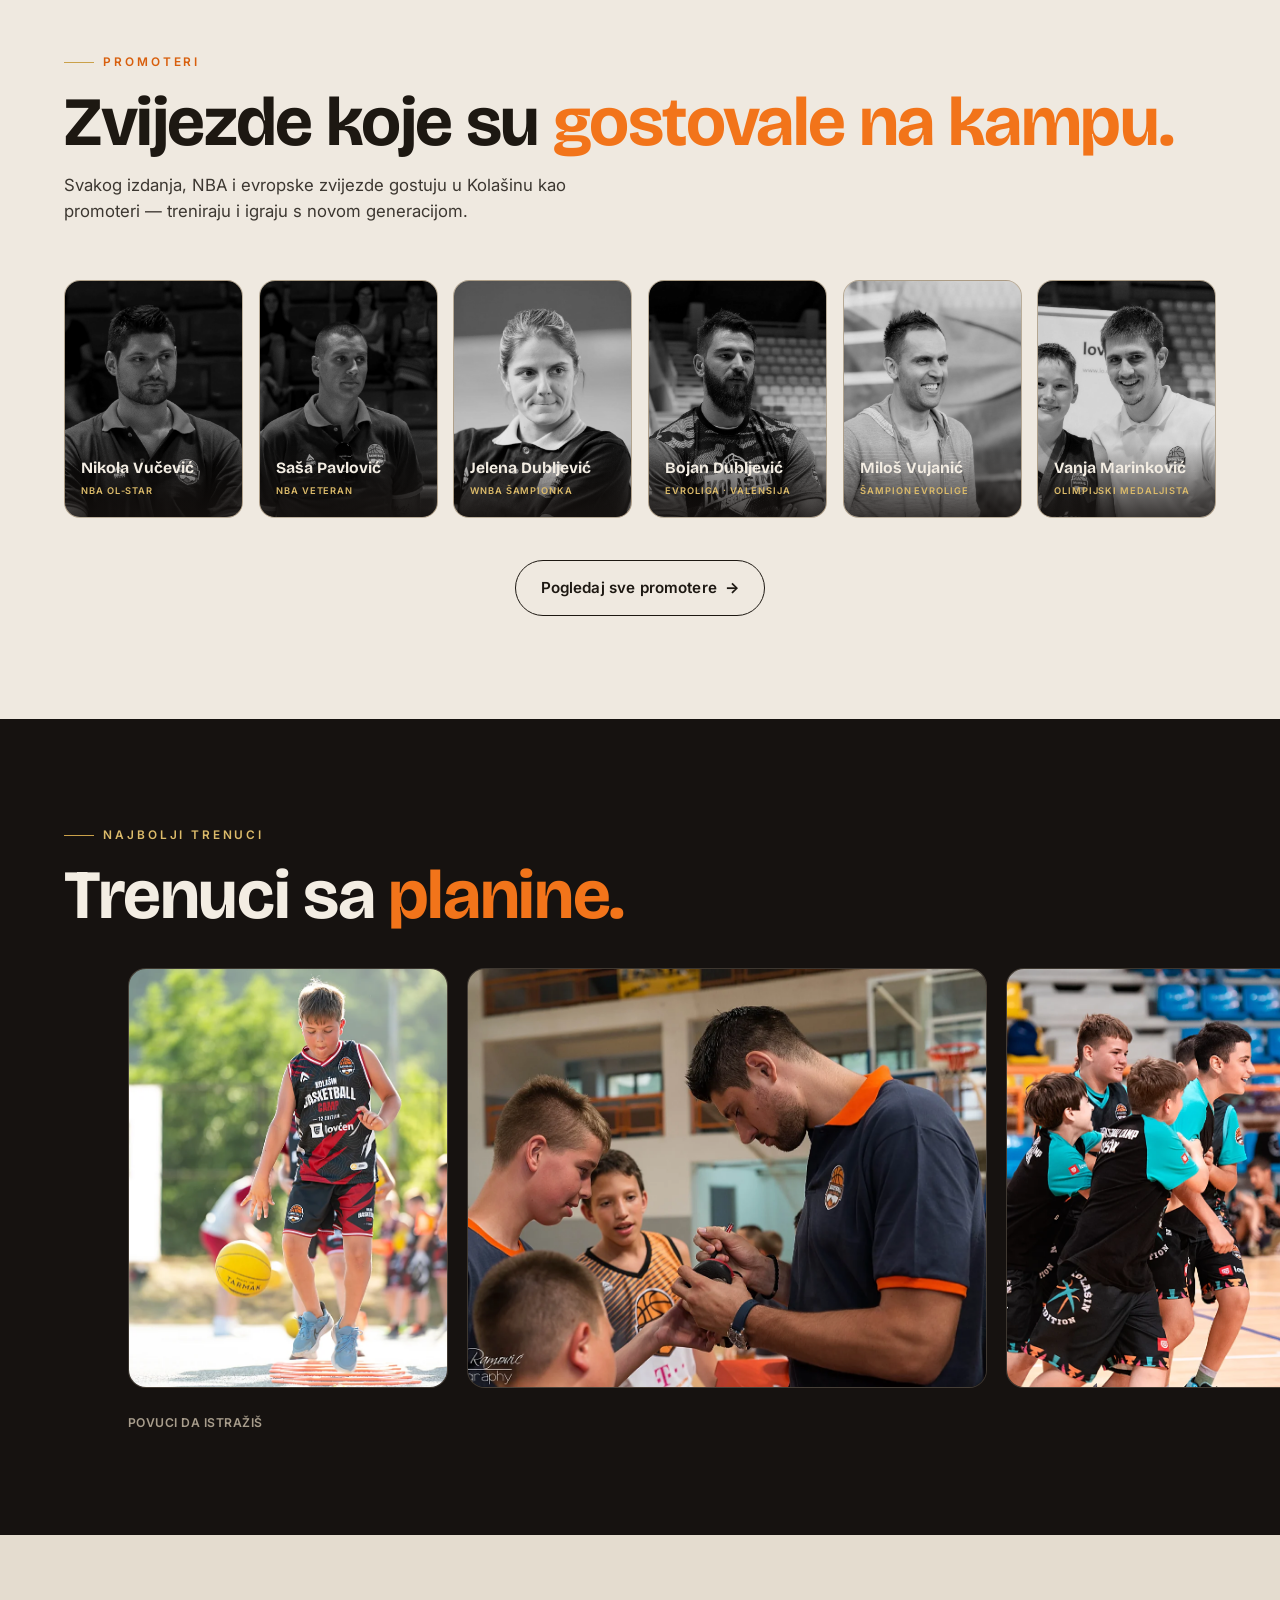
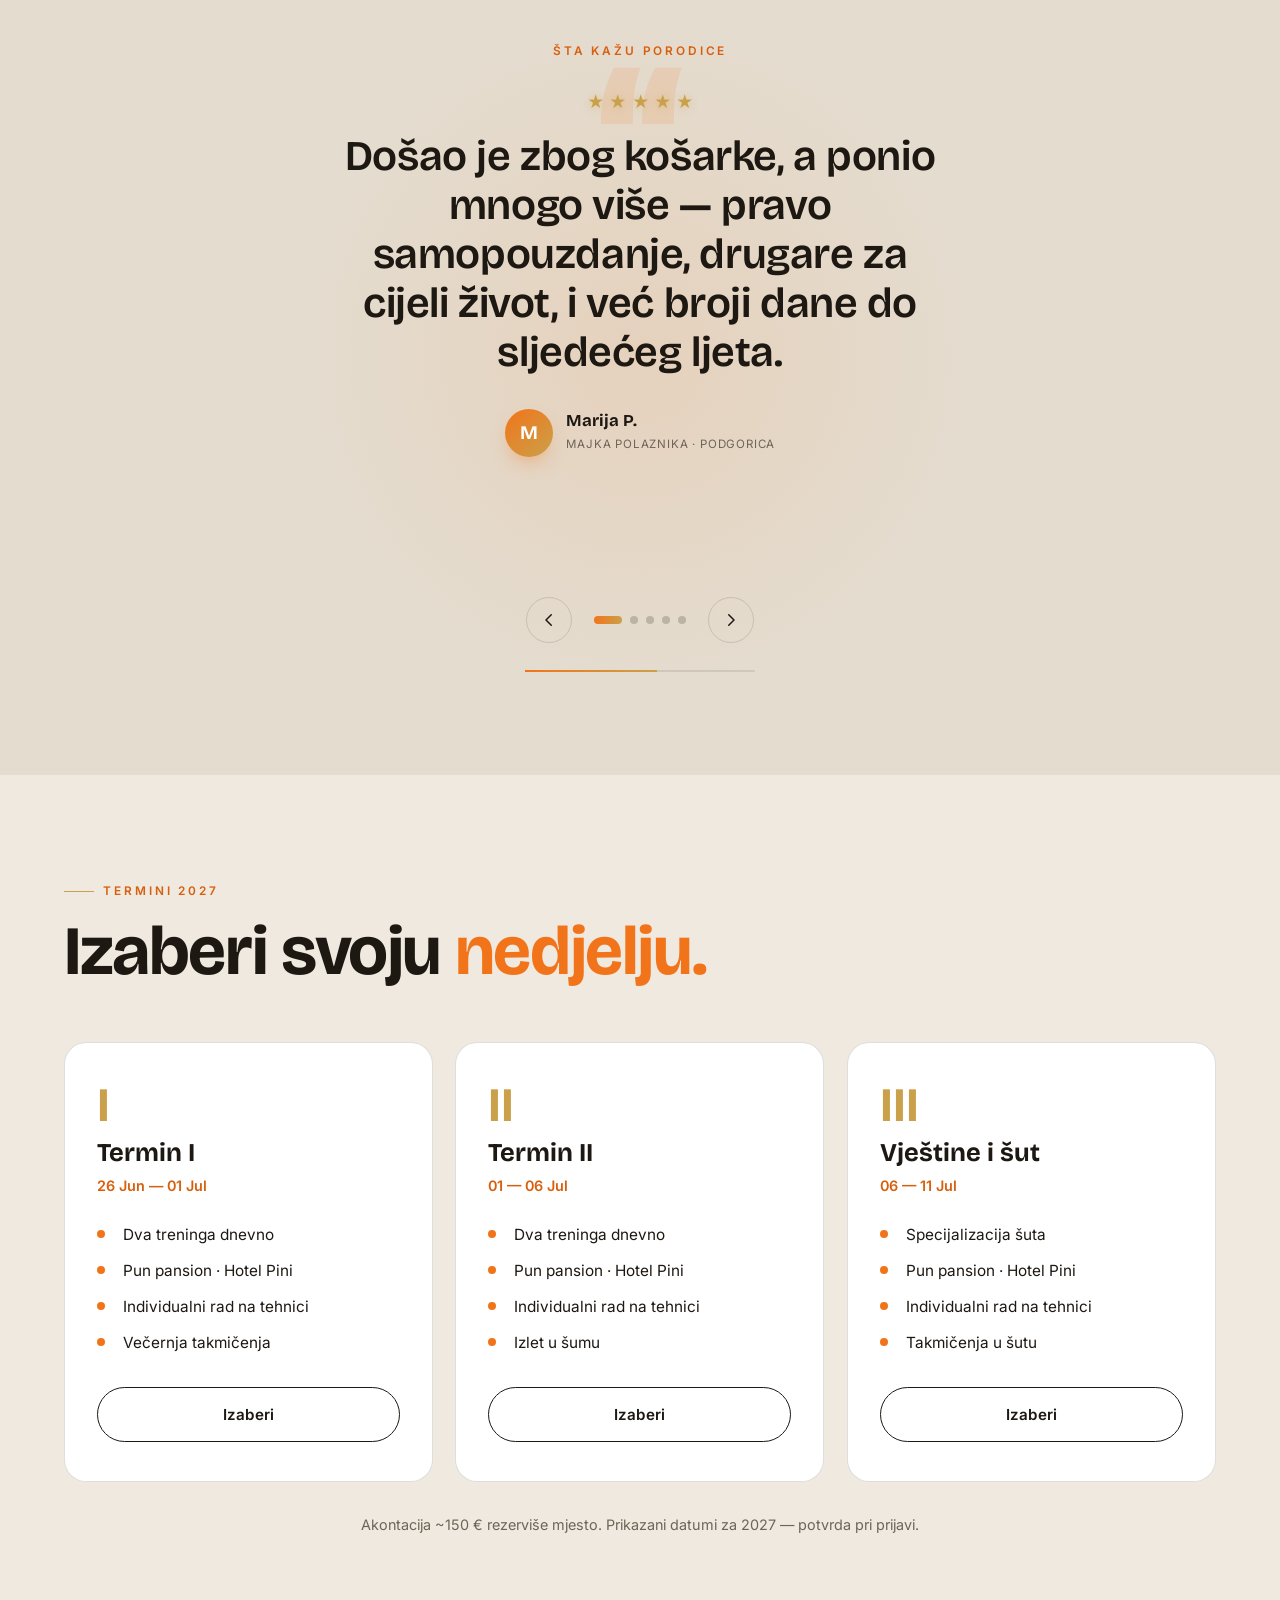
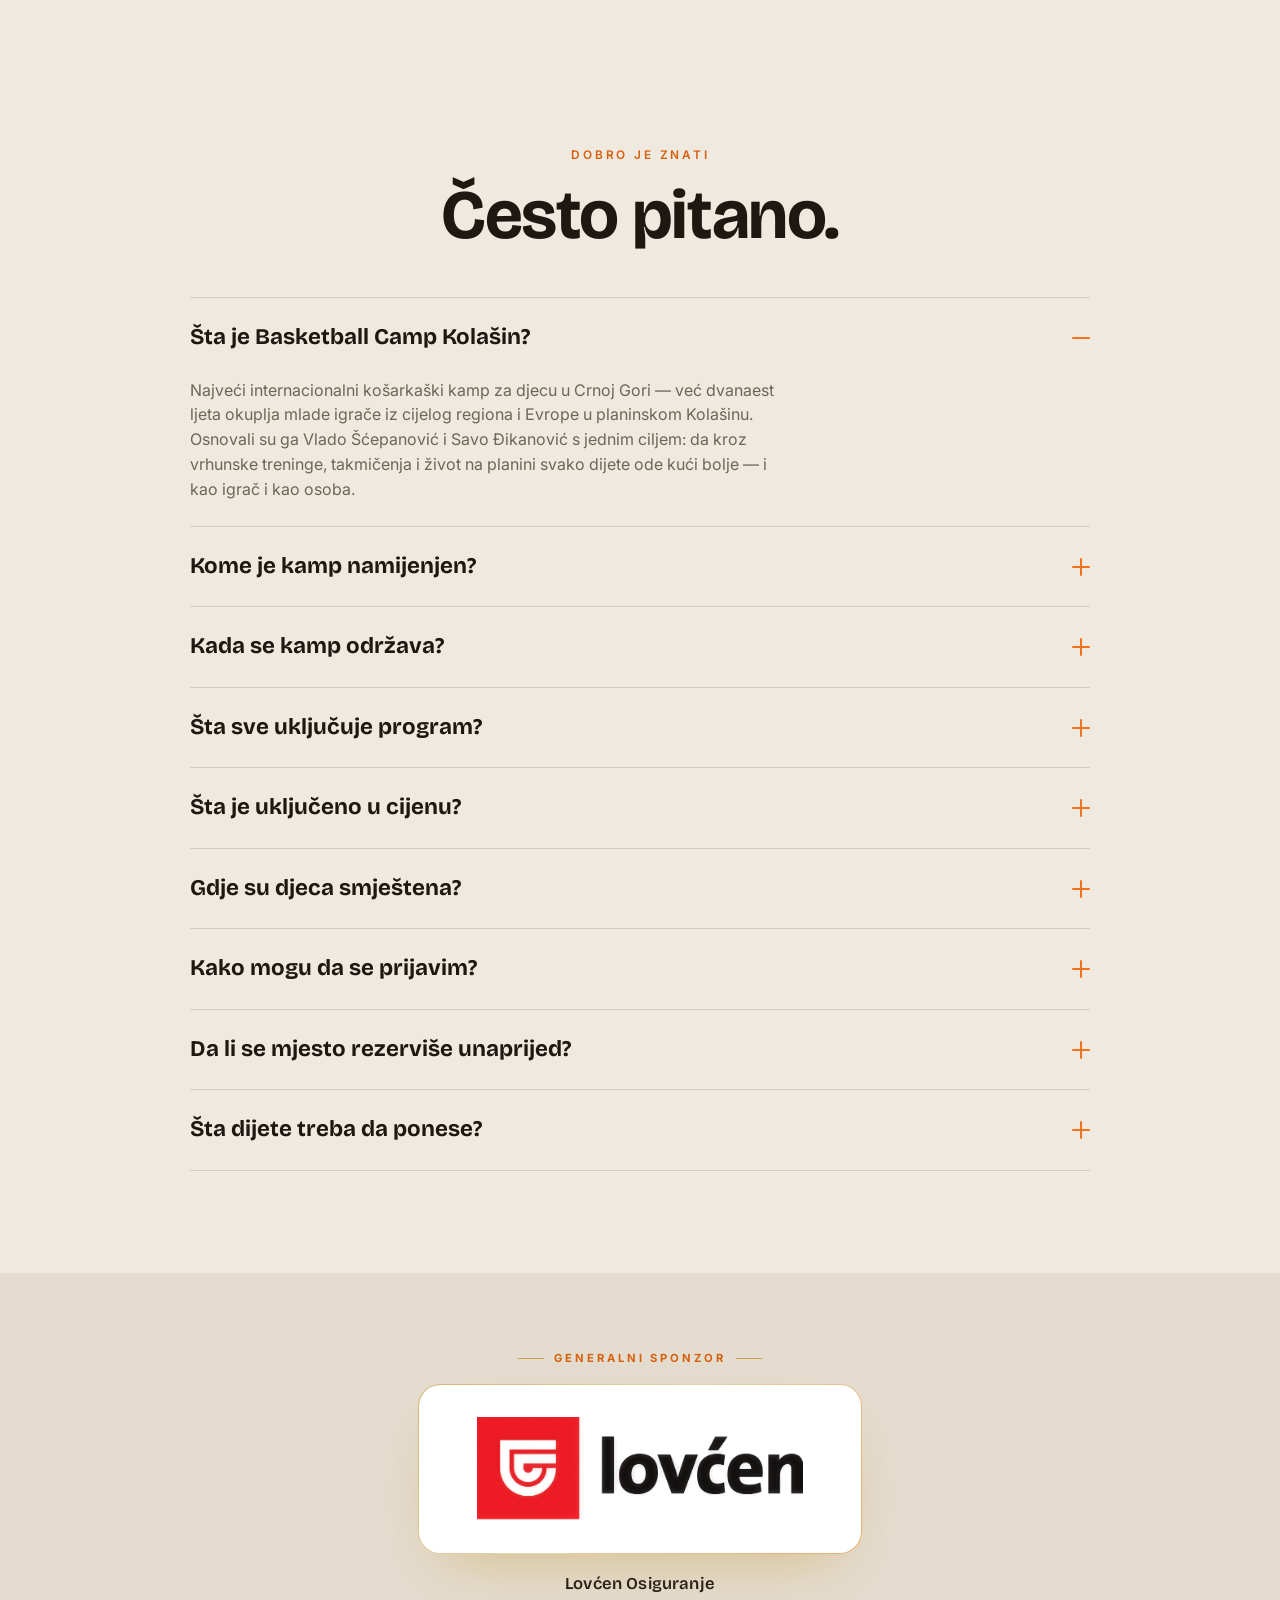
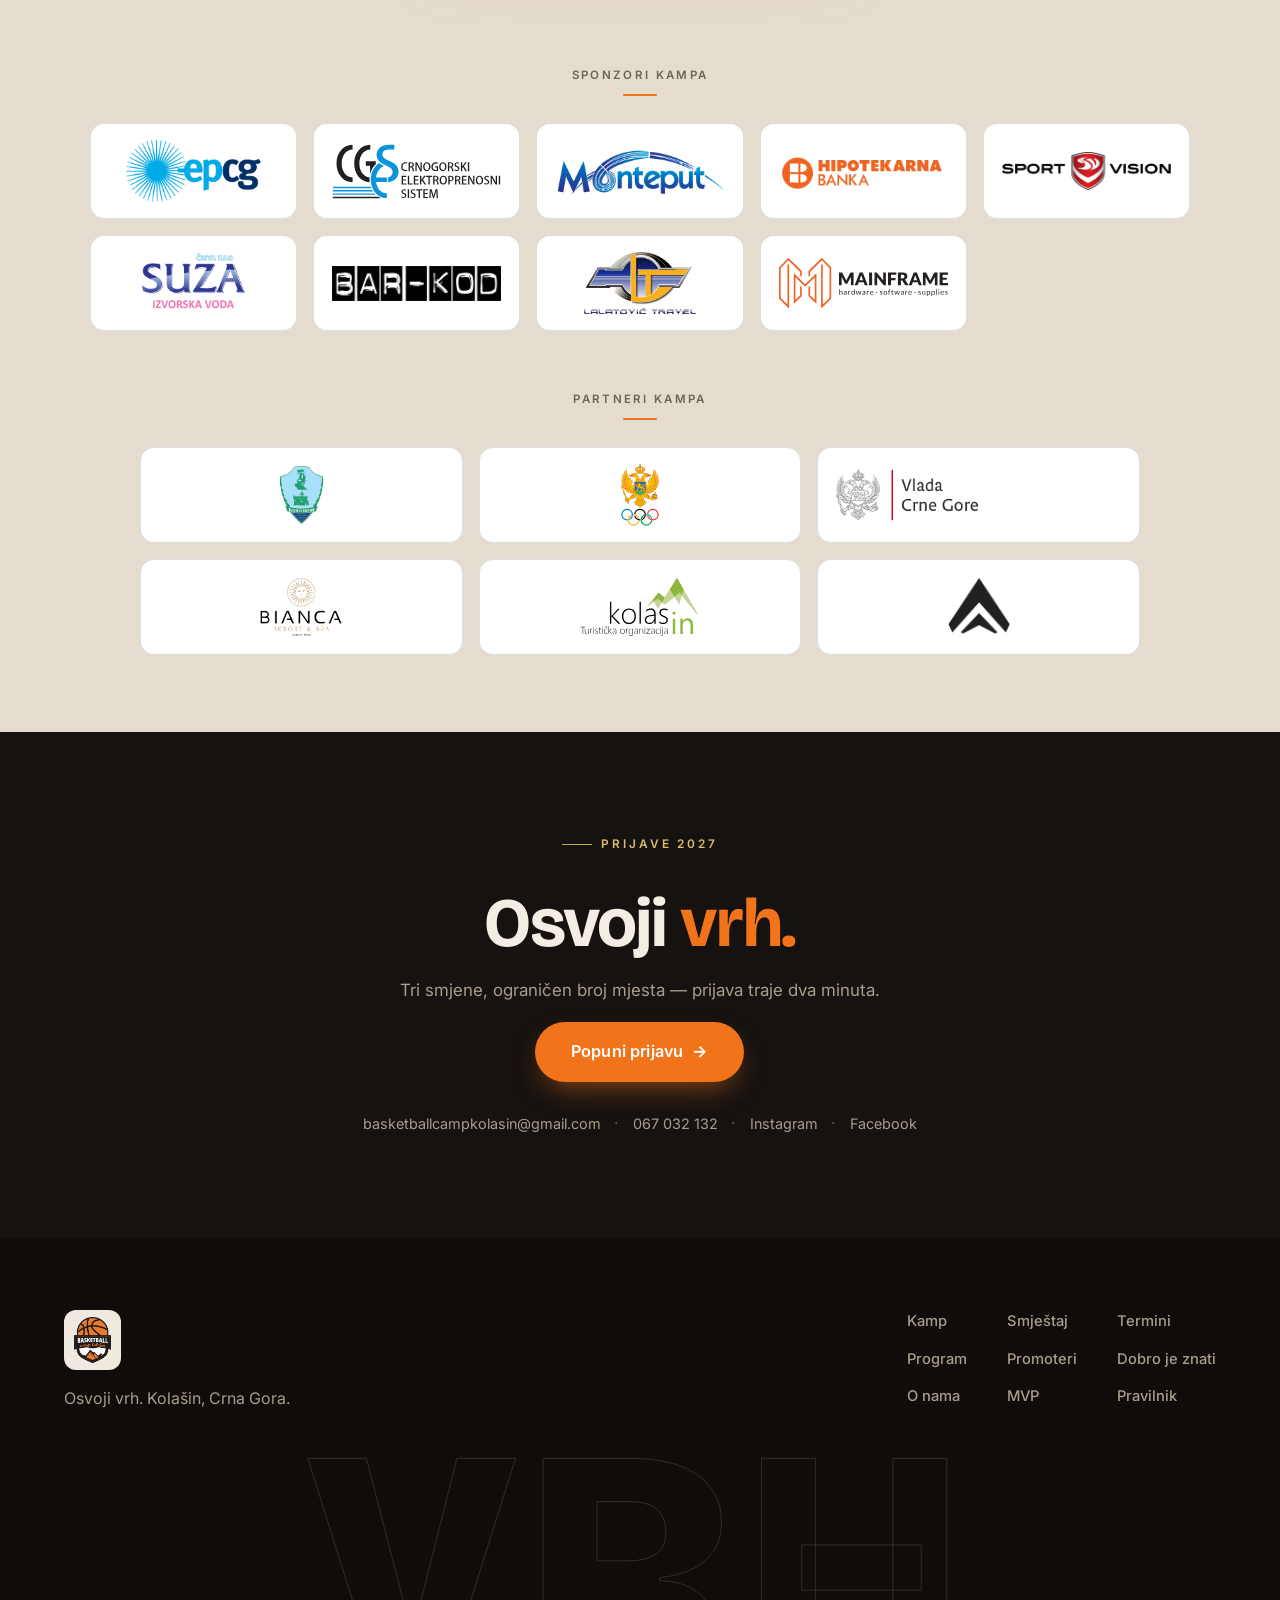
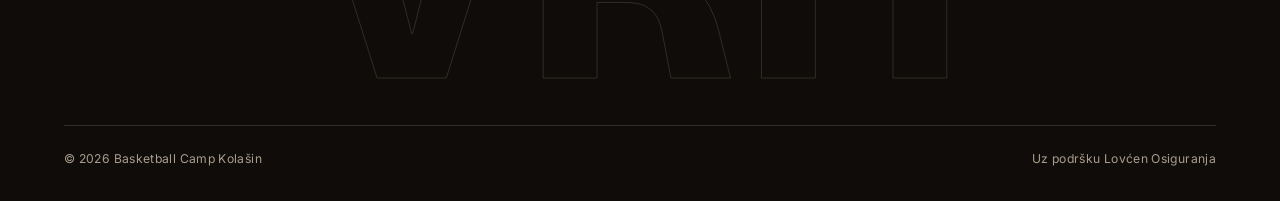
==== commit 367ea7df: "Update 2027 camp dates everywhere Session I 26.06–01.07, Session II 01.07–06.07, Skills & Shooting 0" ====
--- a/index.html
+++ b/index.html
@@ -297,9 +297,9 @@
 <section class="se" id="sessions">
   <div class="se__head section__head--center"><span class="ey reveal-up" data-i18n="se.eyebrow">Sessions 2027</span><h2 class="ttl reveal-rich"><span data-i18n="se.title">Choose your</span> <span class="it flame" data-i18n="se.title2">week.</span></h2></div>
   <div class="se__grid">
-    <article class="se__card reveal-up"><span class="se__no">I</span><h3 data-i18n="se.p1">Session I</h3><p class="se__date">27 Jun — 02 Jul</p><ul><li data-i18n="se.i.train">Two trainings daily</li><li data-i18n="se.i.board">Full board · Hotel Pini</li><li data-i18n="se.i.skill">Individual skill work</li><li data-i18n="se.i.games">Evening competitions</li></ul><a class="btn btn--ghost se__btn" href="prijava.html?smjena=1" data-i18n="se.choose">Choose</a></article>
-    <article class="se__card reveal-up"><span class="se__no">II</span><h3 data-i18n="se.p2">Session II</h3><p class="se__date">02 — 07 Jul</p><ul><li data-i18n="se.i.train">Two trainings daily</li><li data-i18n="se.i.board">Full board · Hotel Pini</li><li data-i18n="se.i.skill">Individual skill work</li><li data-i18n="se.i.exc">Forest excursion</li></ul><a class="btn btn--ghost se__btn" href="prijava.html?smjena=2" data-i18n="se.choose">Choose</a></article>
-    <article class="se__card reveal-up"><span class="se__no">III</span><h3 data-i18n="se.p3">Skills &amp; Shooting</h3><p class="se__date">07 — 12 Jul</p><ul><li data-i18n="se.i.shoot">Shooting specialisation</li><li data-i18n="se.i.board">Full board · Hotel Pini</li><li data-i18n="se.i.skill">Individual skill work</li><li data-i18n="se.i.contest">Shooting contests</li></ul><a class="btn btn--ghost se__btn" href="prijava.html?smjena=3" data-i18n="se.choose">Choose</a></article>
+    <article class="se__card reveal-up"><span class="se__no">I</span><h3 data-i18n="se.p1">Session I</h3><p class="se__date">26 Jun — 01 Jul</p><ul><li data-i18n="se.i.train">Two trainings daily</li><li data-i18n="se.i.board">Full board · Hotel Pini</li><li data-i18n="se.i.skill">Individual skill work</li><li data-i18n="se.i.games">Evening competitions</li></ul><a class="btn btn--ghost se__btn" href="prijava.html?smjena=1" data-i18n="se.choose">Choose</a></article>
+    <article class="se__card reveal-up"><span class="se__no">II</span><h3 data-i18n="se.p2">Session II</h3><p class="se__date">01 — 06 Jul</p><ul><li data-i18n="se.i.train">Two trainings daily</li><li data-i18n="se.i.board">Full board · Hotel Pini</li><li data-i18n="se.i.skill">Individual skill work</li><li data-i18n="se.i.exc">Forest excursion</li></ul><a class="btn btn--ghost se__btn" href="prijava.html?smjena=2" data-i18n="se.choose">Choose</a></article>
+    <article class="se__card reveal-up"><span class="se__no">III</span><h3 data-i18n="se.p3">Skills &amp; Shooting</h3><p class="se__date">06 — 11 Jul</p><ul><li data-i18n="se.i.shoot">Shooting specialisation</li><li data-i18n="se.i.board">Full board · Hotel Pini</li><li data-i18n="se.i.skill">Individual skill work</li><li data-i18n="se.i.contest">Shooting contests</li></ul><a class="btn btn--ghost se__btn" href="prijava.html?smjena=3" data-i18n="se.choose">Choose</a></article>
   </div>
   <p class="se__note reveal-up" data-i18n="se.note">A deposit of ~€150 reserves your place. 2027 dates shown — confirmed on registration.</p>
 </section>
@@ -310,7 +310,7 @@
   <div class="fq__list">
     <details class="fq__i reveal-up" open><summary><span data-i18n="fq.q1">What is Basketball Camp Kolašin?</span><i></i></summary><p data-i18n="fq.a1">The largest international youth basketball camp in Montenegro — for twelve summers it has brought kids from across the region and Europe to the mountain town of Kolašin. Founded by Vlado Šćepanović and Savo Đikanović with a single goal: through top-level training, competition and mountain life, every child leaves better — as a player and as a person.</p></details>
     <details class="fq__i reveal-up"><summary><span data-i18n="fq.q2">Who is the camp for?</span><i></i></summary><p data-i18n="fq.a2">Boys and girls aged 8 to 16 — from complete beginners to experienced players. Groups are formed by age and skill level, so every child trains in the company that pushes them forward fastest.</p></details>
-    <details class="fq__i reveal-up"><summary><span data-i18n="fq.q3">When does the camp take place?</span><i></i></summary><p data-i18n="fq.a3">Summer 2027 brings three sessions: <b>Session I</b> 27 Jun – 2 Jul, <b>Session II</b> 2 – 7 Jul, and <b>Session III — Skills &amp; Shooting Camp</b> 7 – 12 Jul, a dedicated program focused on shooting.</p></details>
+    <details class="fq__i reveal-up"><summary><span data-i18n="fq.q3">When does the camp take place?</span><i></i></summary><p data-i18n="fq.a3">Summer 2027 brings three sessions: <b>Session I</b> 26 Jun – 1 Jul, <b>Session II</b> 1 – 6 Jul, and <b>Session III — Skills &amp; Shooting Camp</b> 6 – 11 Jul, a dedicated program focused on shooting.</p></details>
     <details class="fq__i reveal-up"><summary><span data-i18n="fq.q4">What does the program include?</span><i></i></summary><p data-i18n="fq.a4">Two trainings a day, evening 5-on-5 games and competitions, individual work with the coaches, sports-psychology workshops and talks, lectures, excursions and free time — plus challenges like 1-on-1, hot-shot and skills contests.</p></details>
     <details class="fq__i reveal-up"><summary><span data-i18n="fq.q5">What's included in the price?</span><i></i></summary><p data-i18n="fq.a5">All of it — two daily trainings, full board at Hotel Pini Apart (three meals a day), every competition, workshop and excursion, and round-the-clock supervision by the coaching team.</p></details>
     <details class="fq__i reveal-up"><summary><span data-i18n="fq.q6">Where do the kids stay?</span><i></i></summary><p data-i18n="fq.a6">At Hotel Pini Apart — apartments with full board, minutes from the courts. The coaches stay in the same hotel and are with the kids around the clock, with the pool and hotel facilities on hand.</p></details>
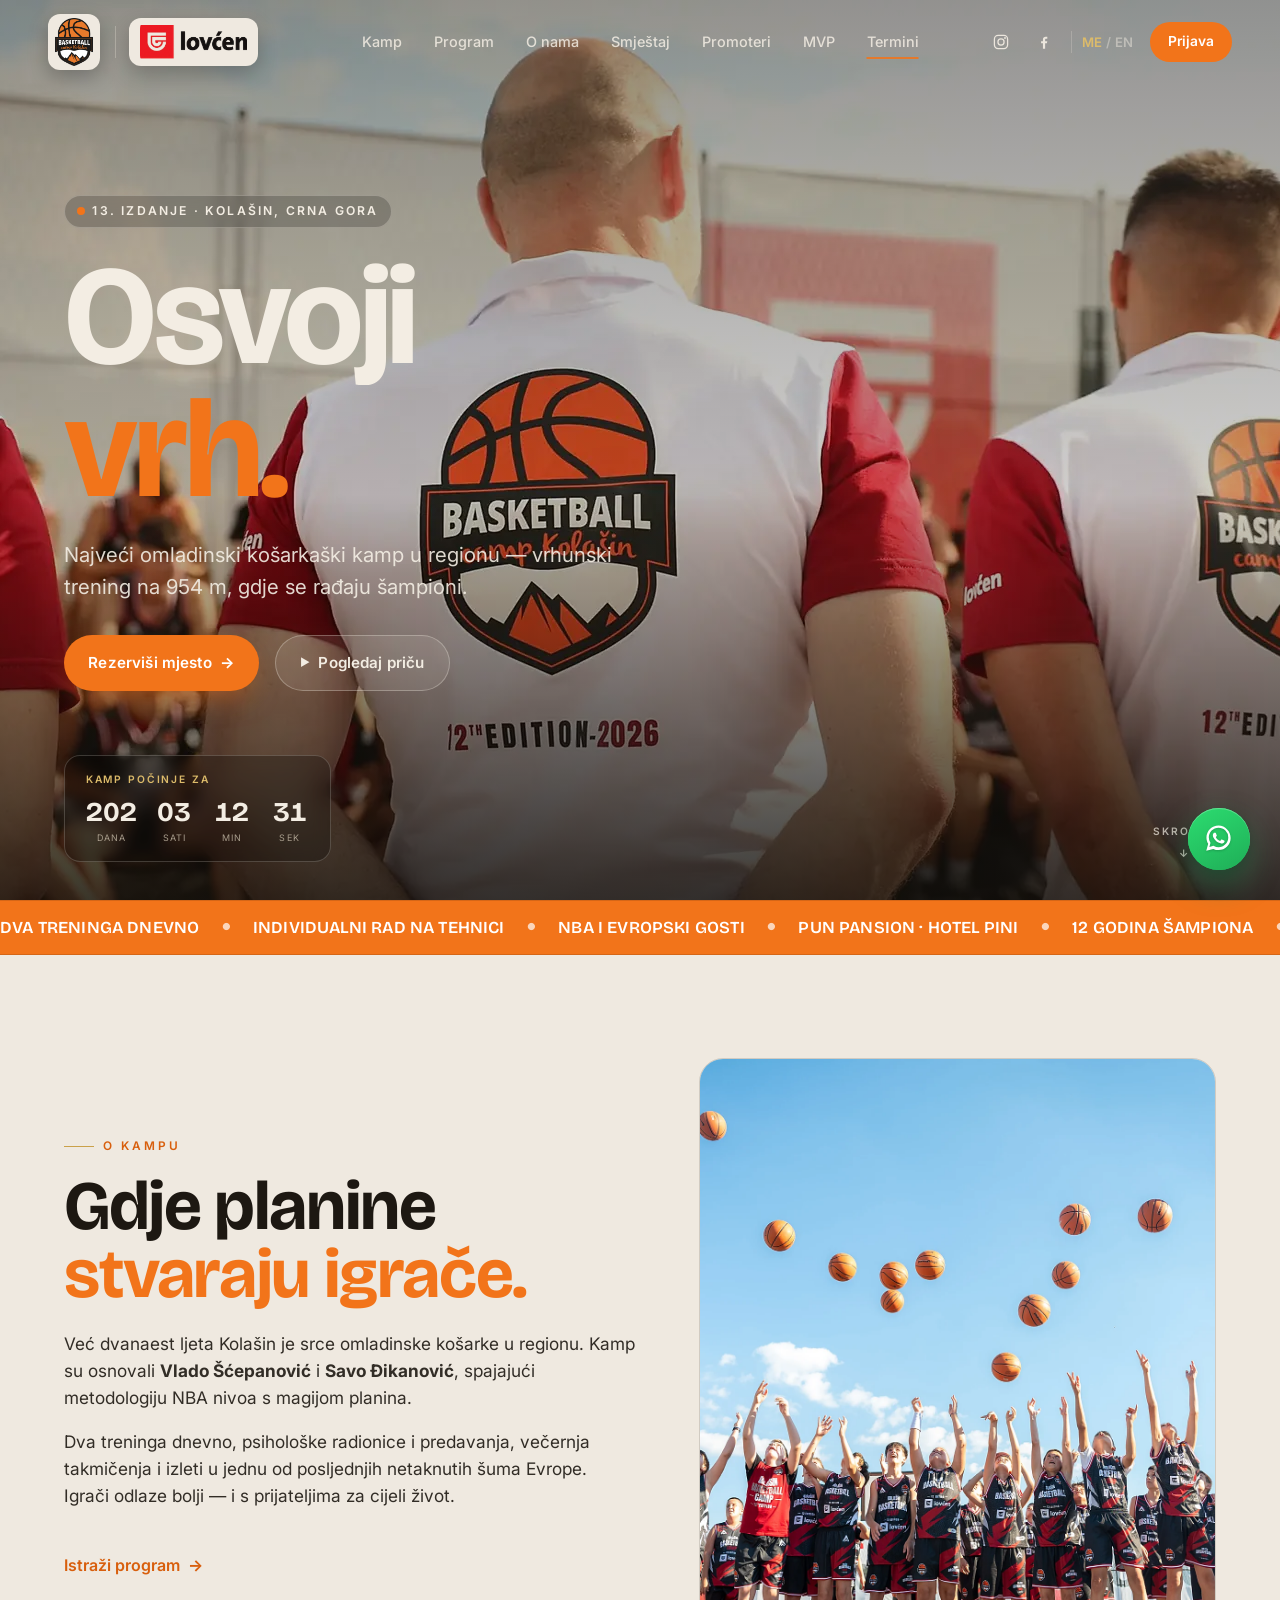
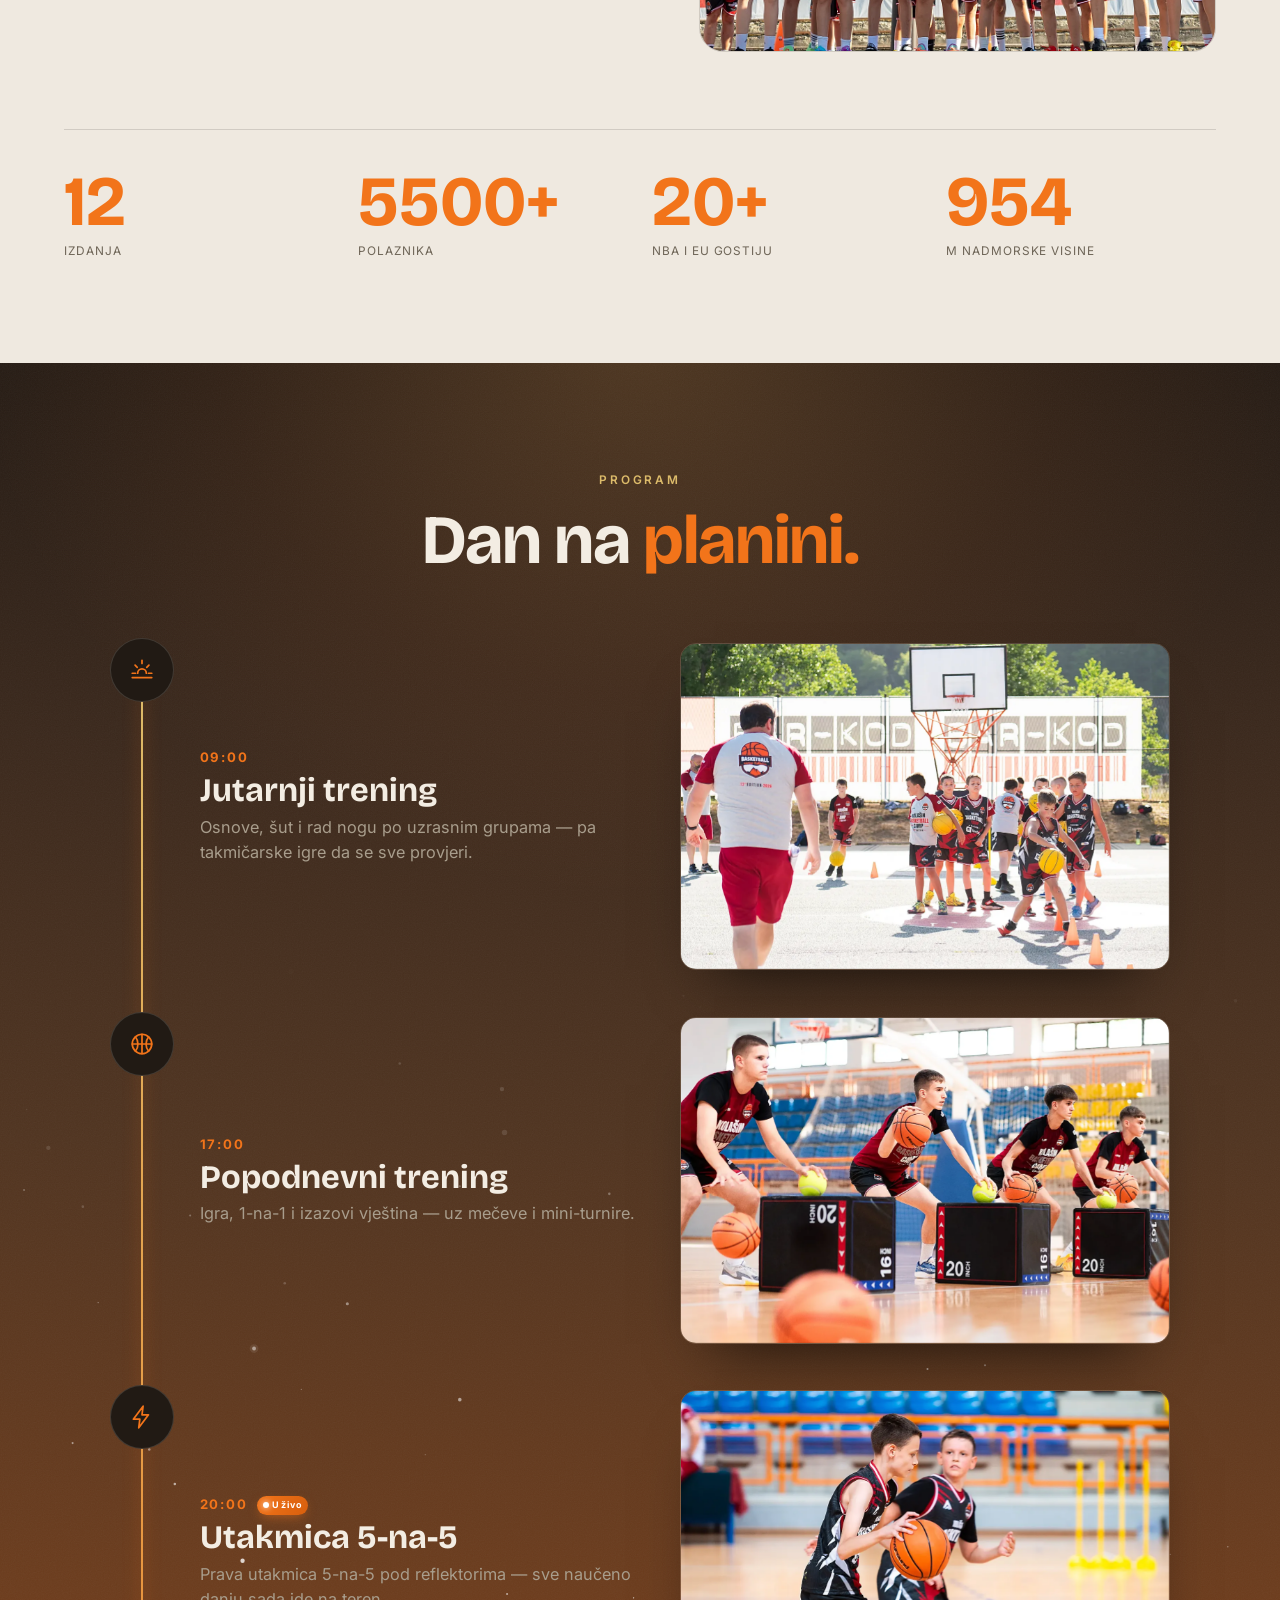
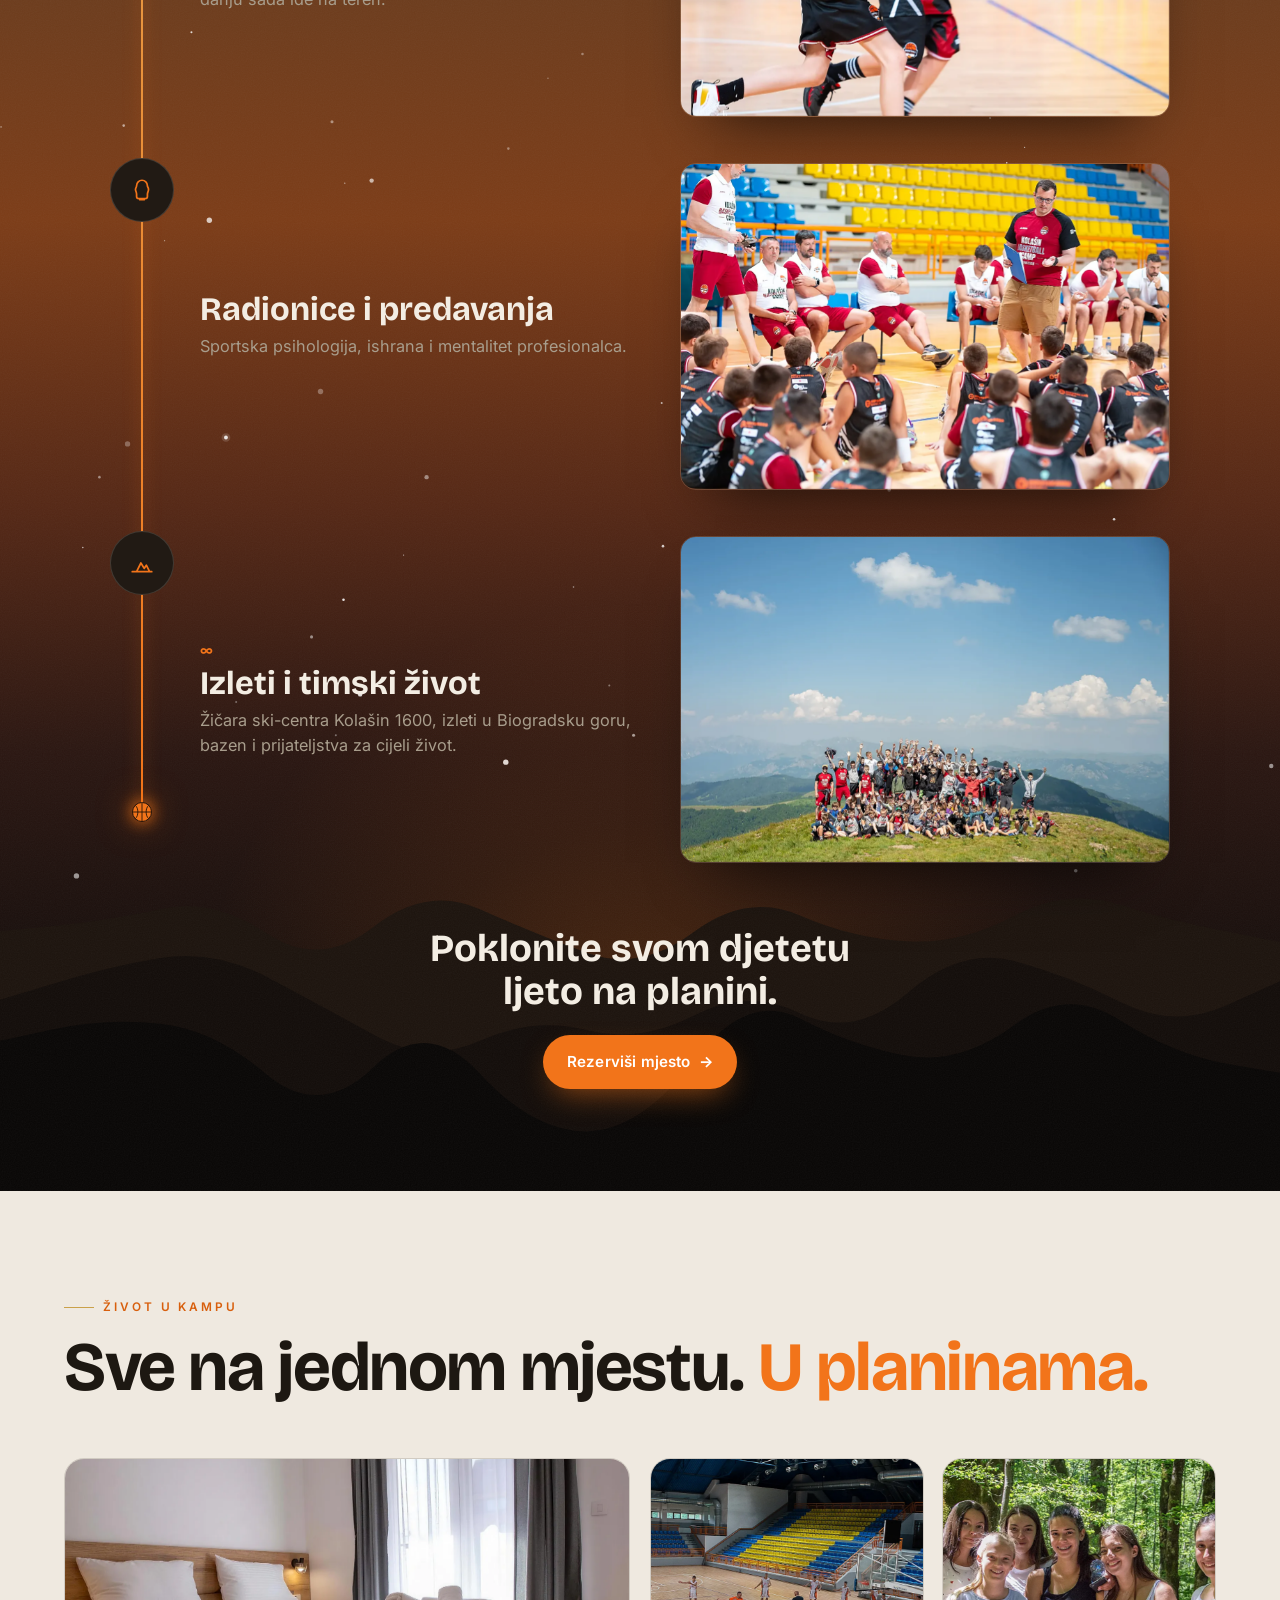
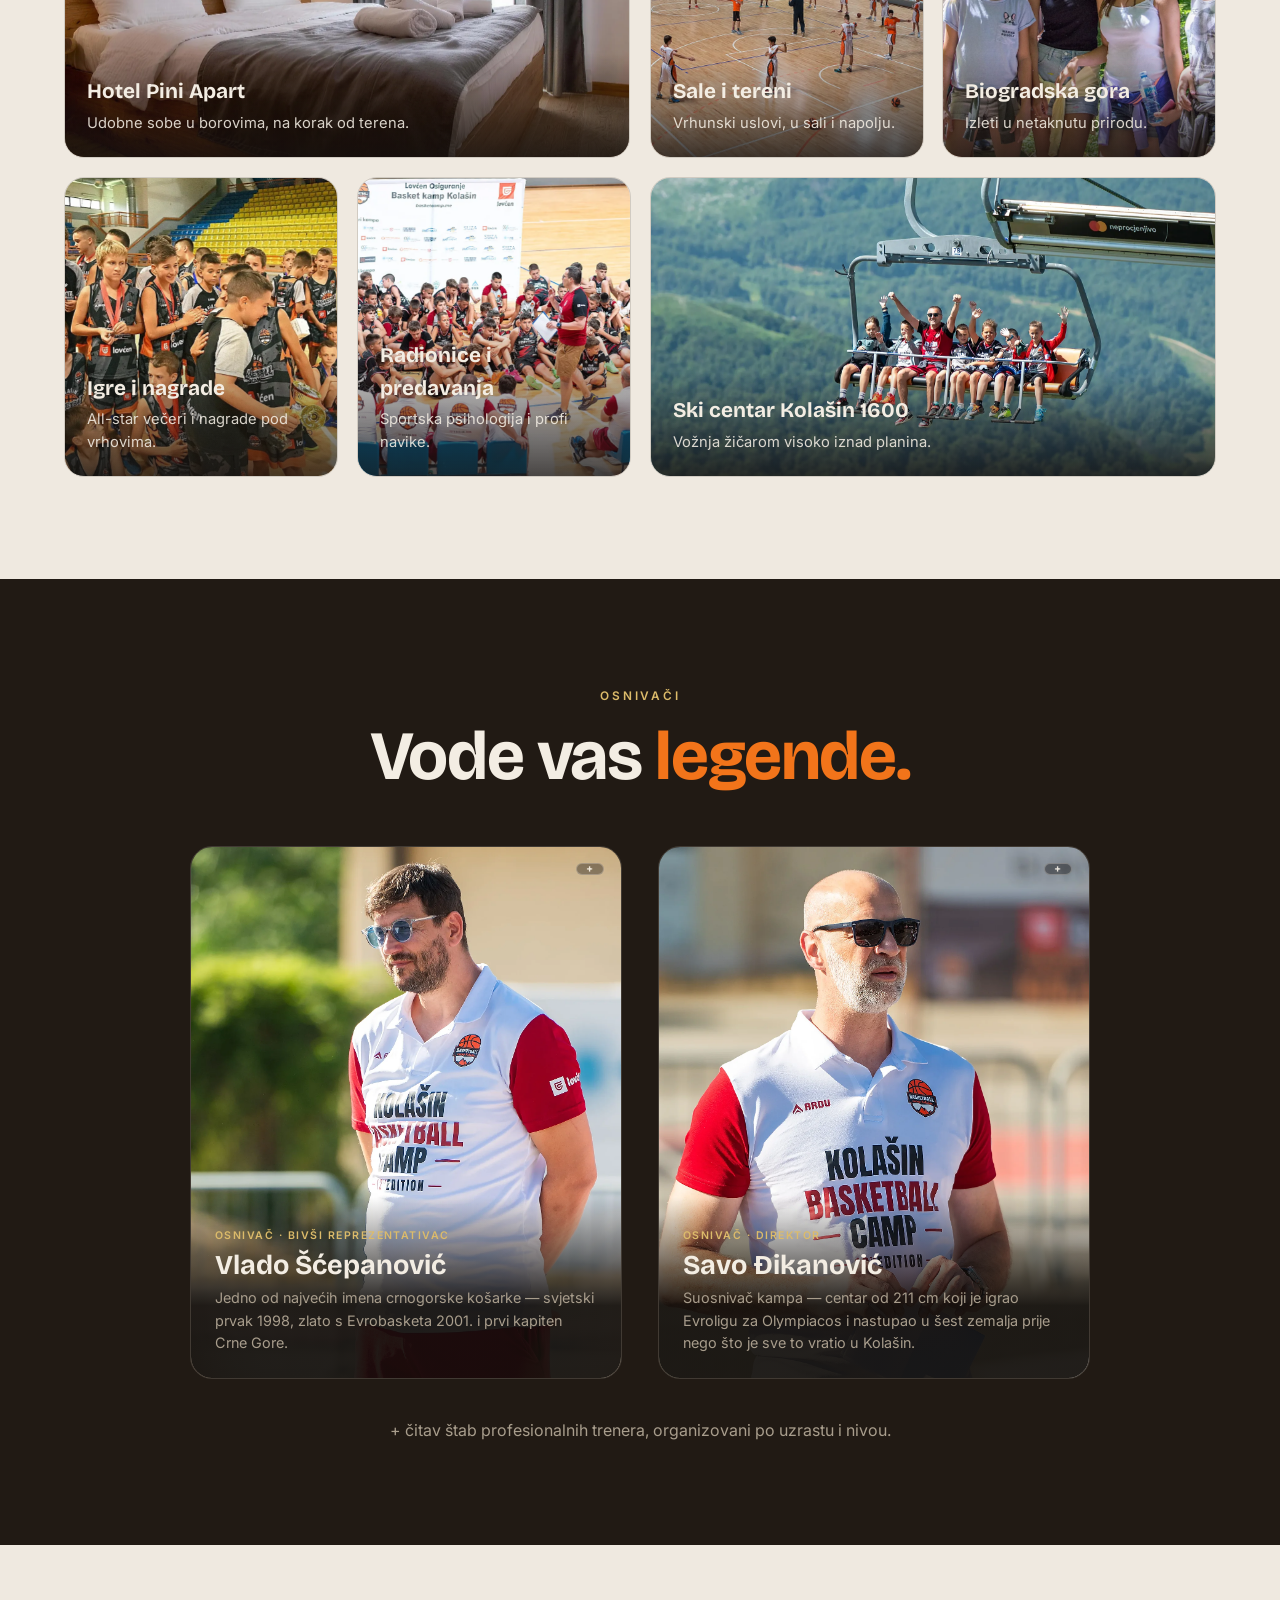
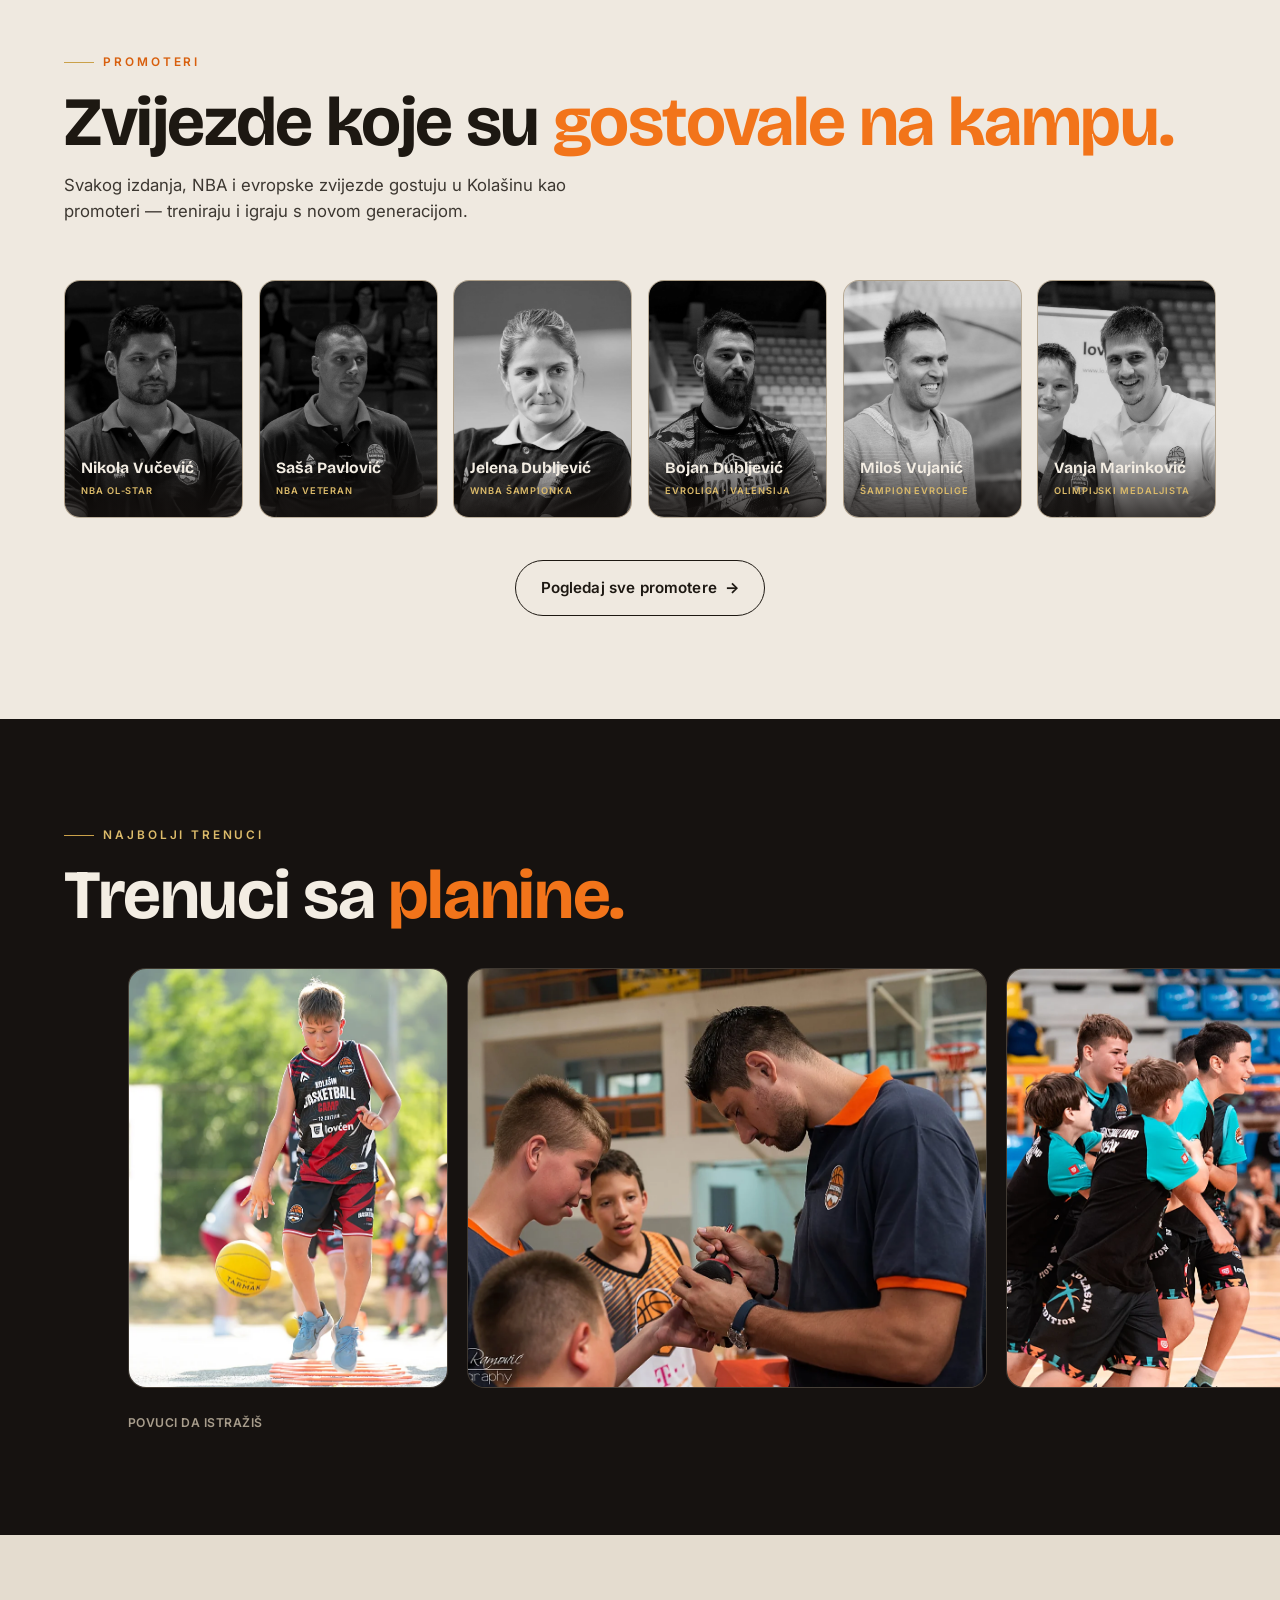
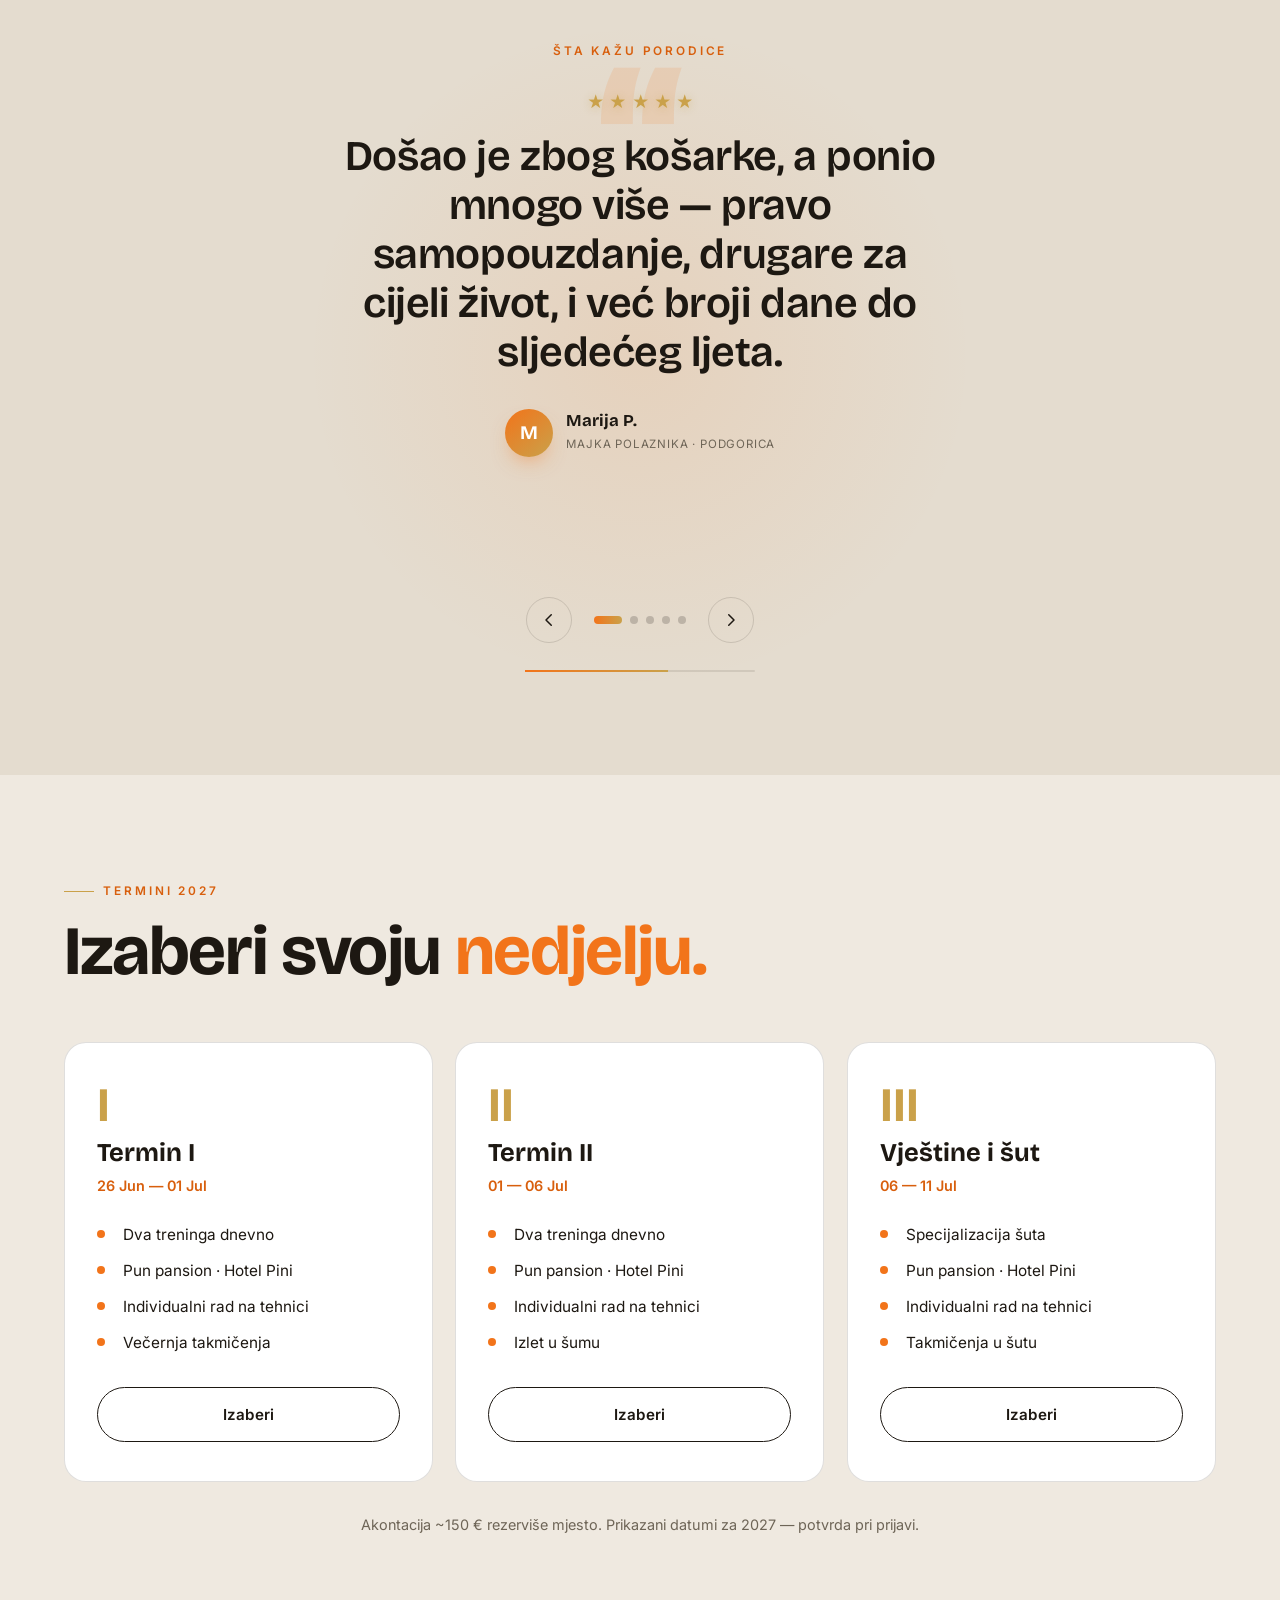
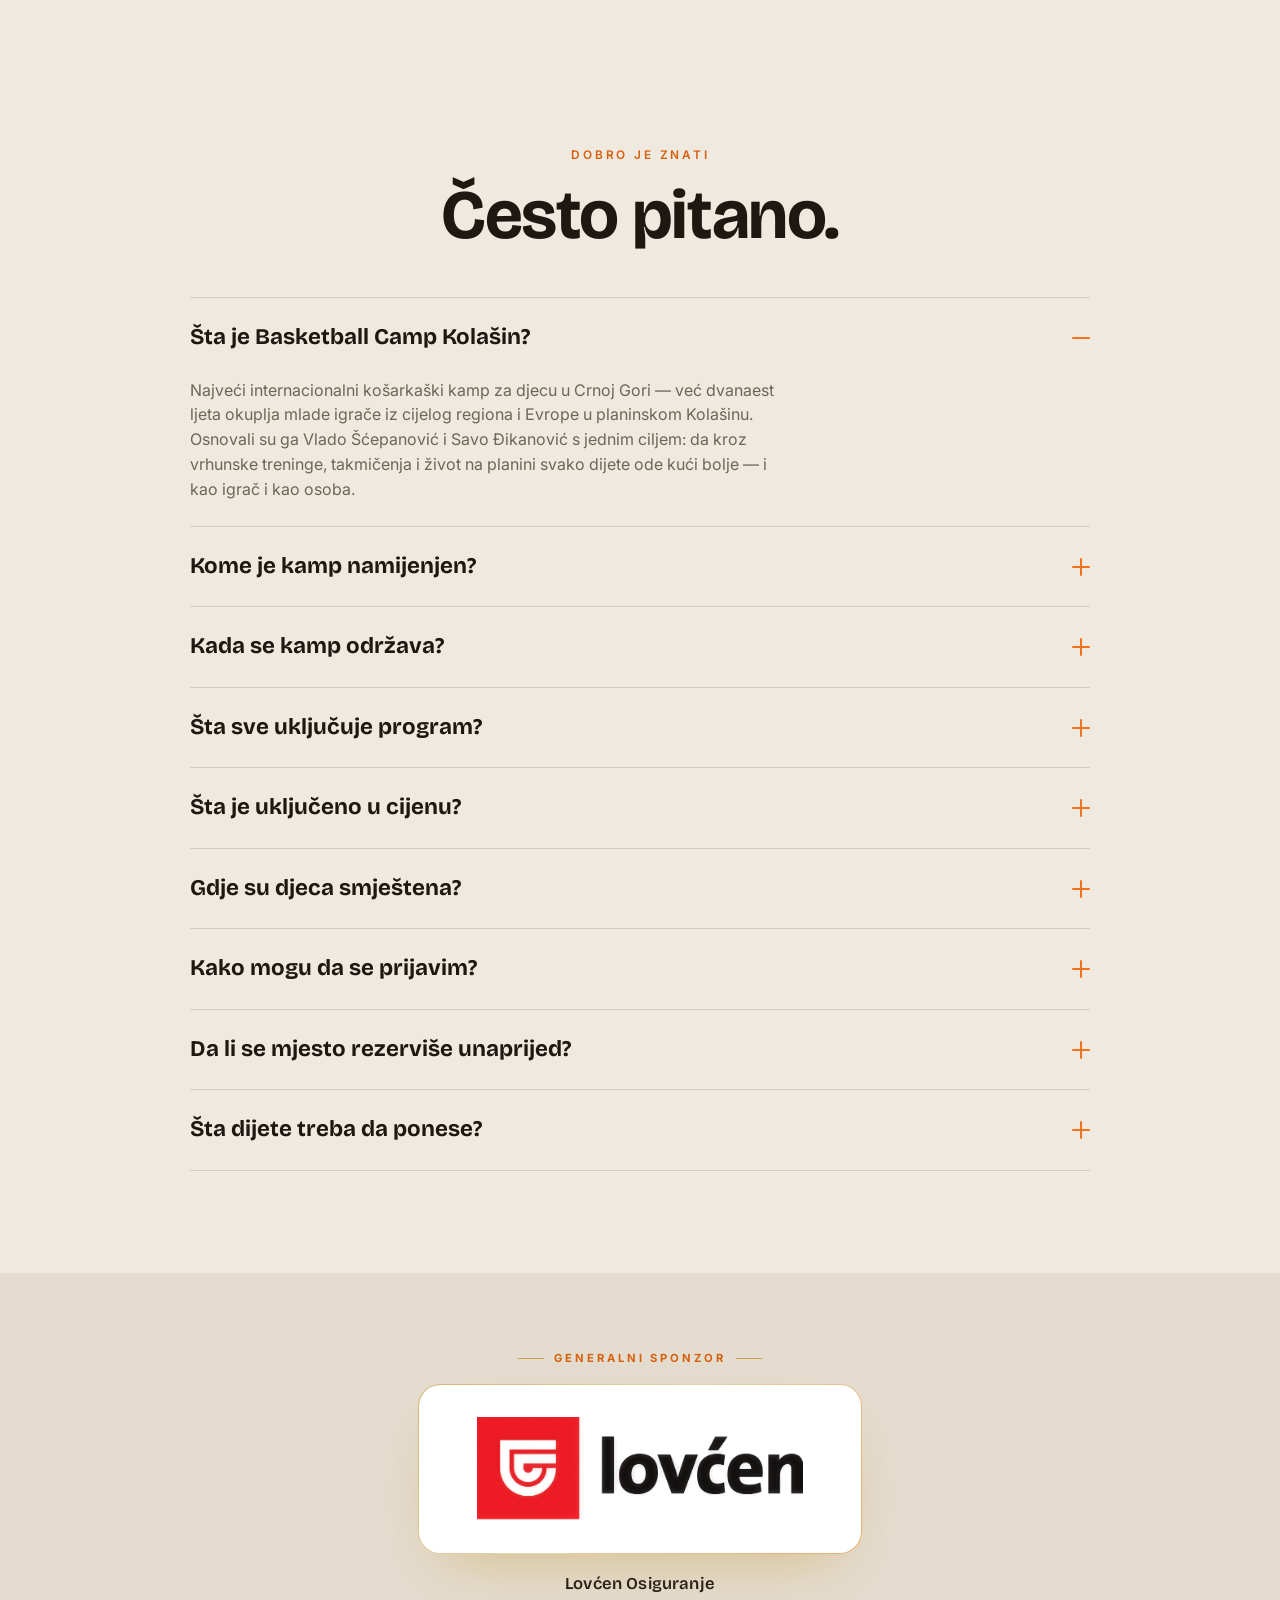
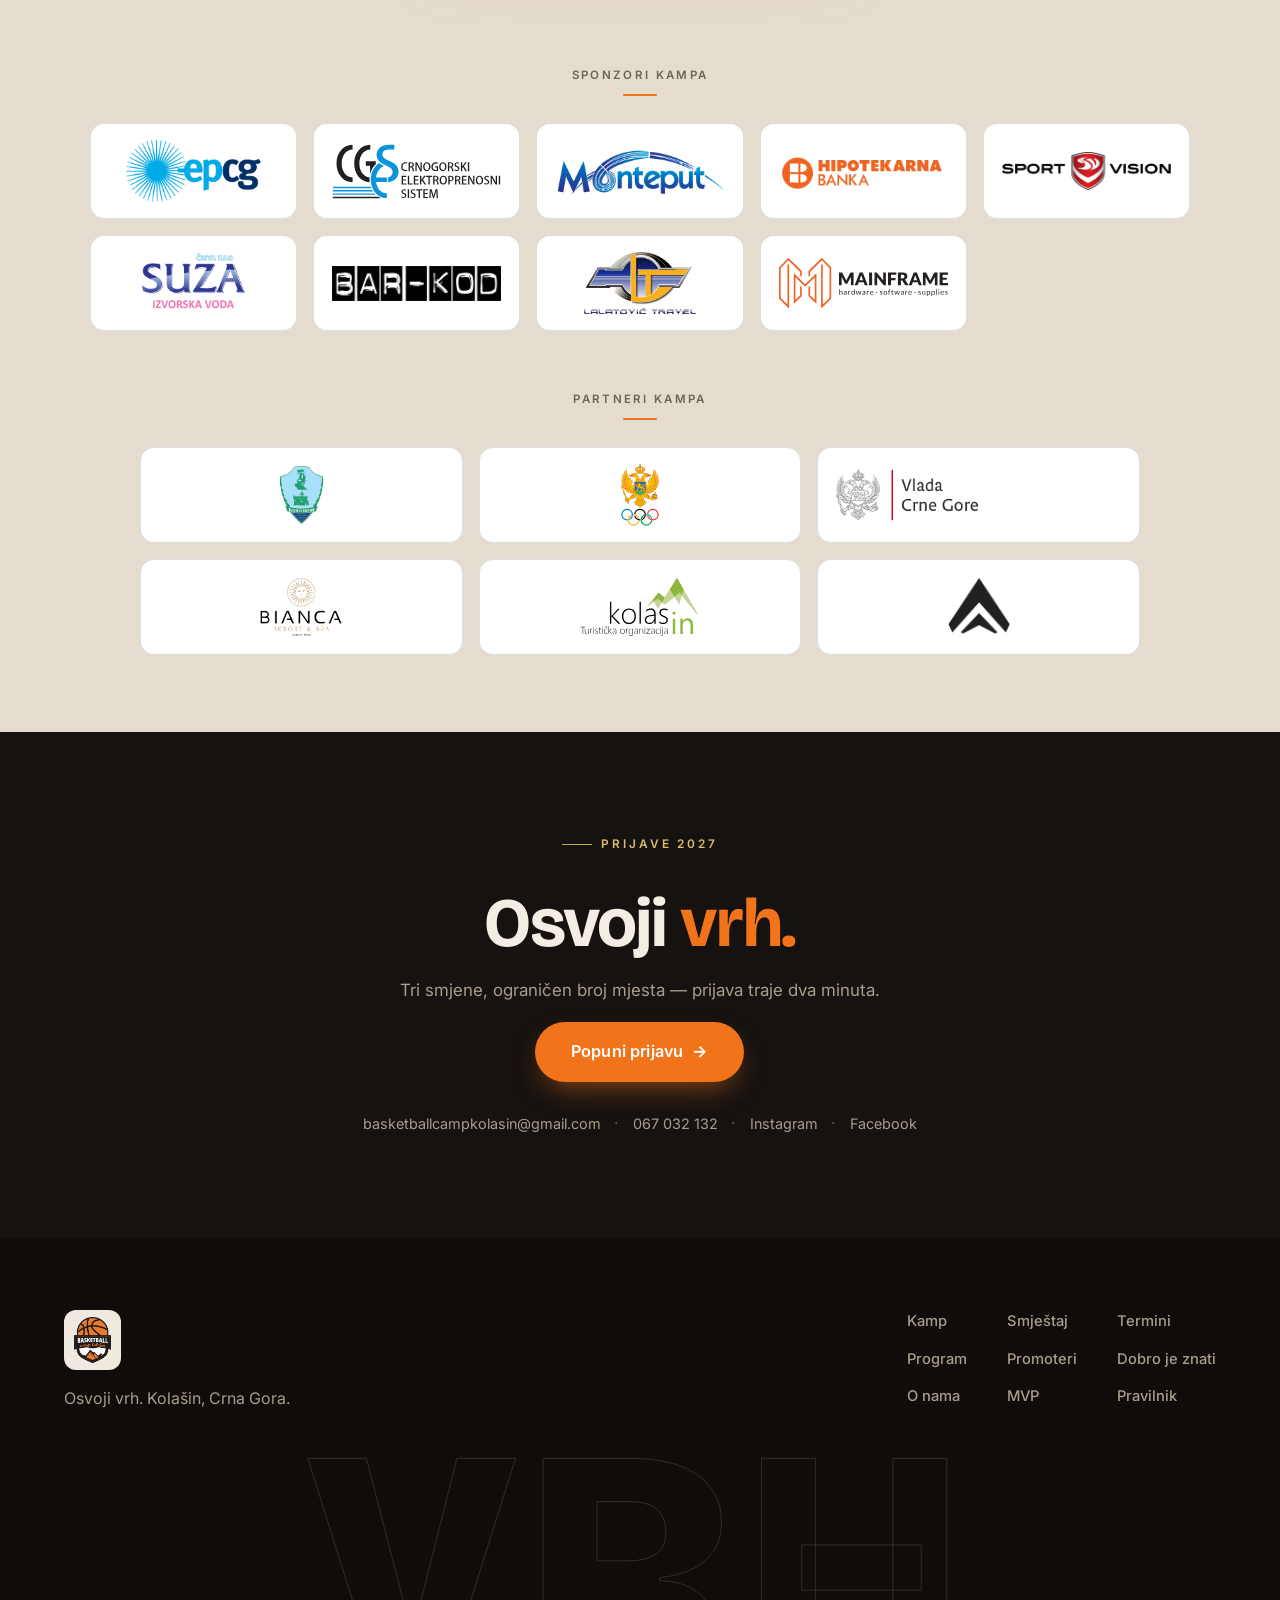
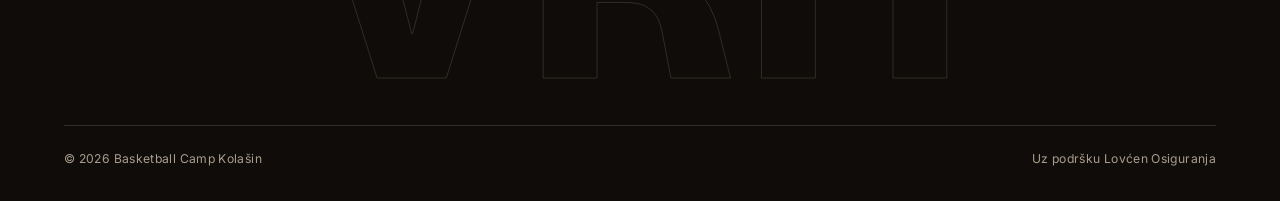
==== commit faf6e3ff: "Adopt basketcamp.me as the site's canonical domain The real domain is live (apex 308 → www, SSL issu" ====
--- a/index.html
+++ b/index.html
@@ -8,13 +8,13 @@
 <meta name="description" content="Basketball Camp Kolašin — the largest youth basketball camp in the region. Elite training at 954 m in the Bjelasica mountains, led by Vlado Šćepanović & Savo Đikanović with NBA & European guest stars." />
 <link rel="icon" href="assets/logo/favicon.png" sizes="96x96" />
 <link rel="apple-touch-icon" href="assets/logo/apple-touch-icon.png" />
-<link rel="canonical" href="https://basketcamp-kolasin-v3.vercel.app/" />
+<link rel="canonical" href="https://www.basketcamp.me/" />
 <meta property="og:type" content="website" />
 <meta property="og:site_name" content="Basketball Camp Kolašin" />
 <meta property="og:title" content="Basketball Camp Kolašin — Reach the summit · Ovdje se rađaju šampioni" />
 <meta property="og:description" content="Basketball Camp Kolašin — the largest youth basketball camp in the region. Elite training at 954 m in the Bjelasica mountains, led by Vlado Šćepanović & Savo Đikanović with NBA & European guest stars." />
-<meta property="og:url" content="https://basketcamp-kolasin-v3.vercel.app/" />
-<meta property="og:image" content="https://basketcamp-kolasin-v3.vercel.app/assets/img/og.jpg" />
+<meta property="og:url" content="https://www.basketcamp.me/" />
+<meta property="og:image" content="https://www.basketcamp.me/assets/img/og.jpg" />
 <meta property="og:image:width" content="1200" />
 <meta property="og:image:height" content="630" />
 <meta property="og:locale" content="sr_ME" />
@@ -22,7 +22,7 @@
 <meta name="twitter:card" content="summary_large_image" />
 <meta name="twitter:title" content="Basketball Camp Kolašin — Reach the summit · Ovdje se rađaju šampioni" />
 <meta name="twitter:description" content="Basketball Camp Kolašin — the largest youth basketball camp in the region. Elite training at 954 m in the Bjelasica mountains, led by Vlado Šćepanović & Savo Đikanović with NBA & European guest stars." />
-<meta name="twitter:image" content="https://basketcamp-kolasin-v3.vercel.app/assets/img/og.jpg" />
+<meta name="twitter:image" content="https://www.basketcamp.me/assets/img/og.jpg" />
 <link rel="preconnect" href="https://fonts.googleapis.com" />
 <link rel="preconnect" href="https://fonts.gstatic.com" crossorigin />
 <link rel="preconnect" href="https://cdnjs.cloudflare.com" crossorigin />
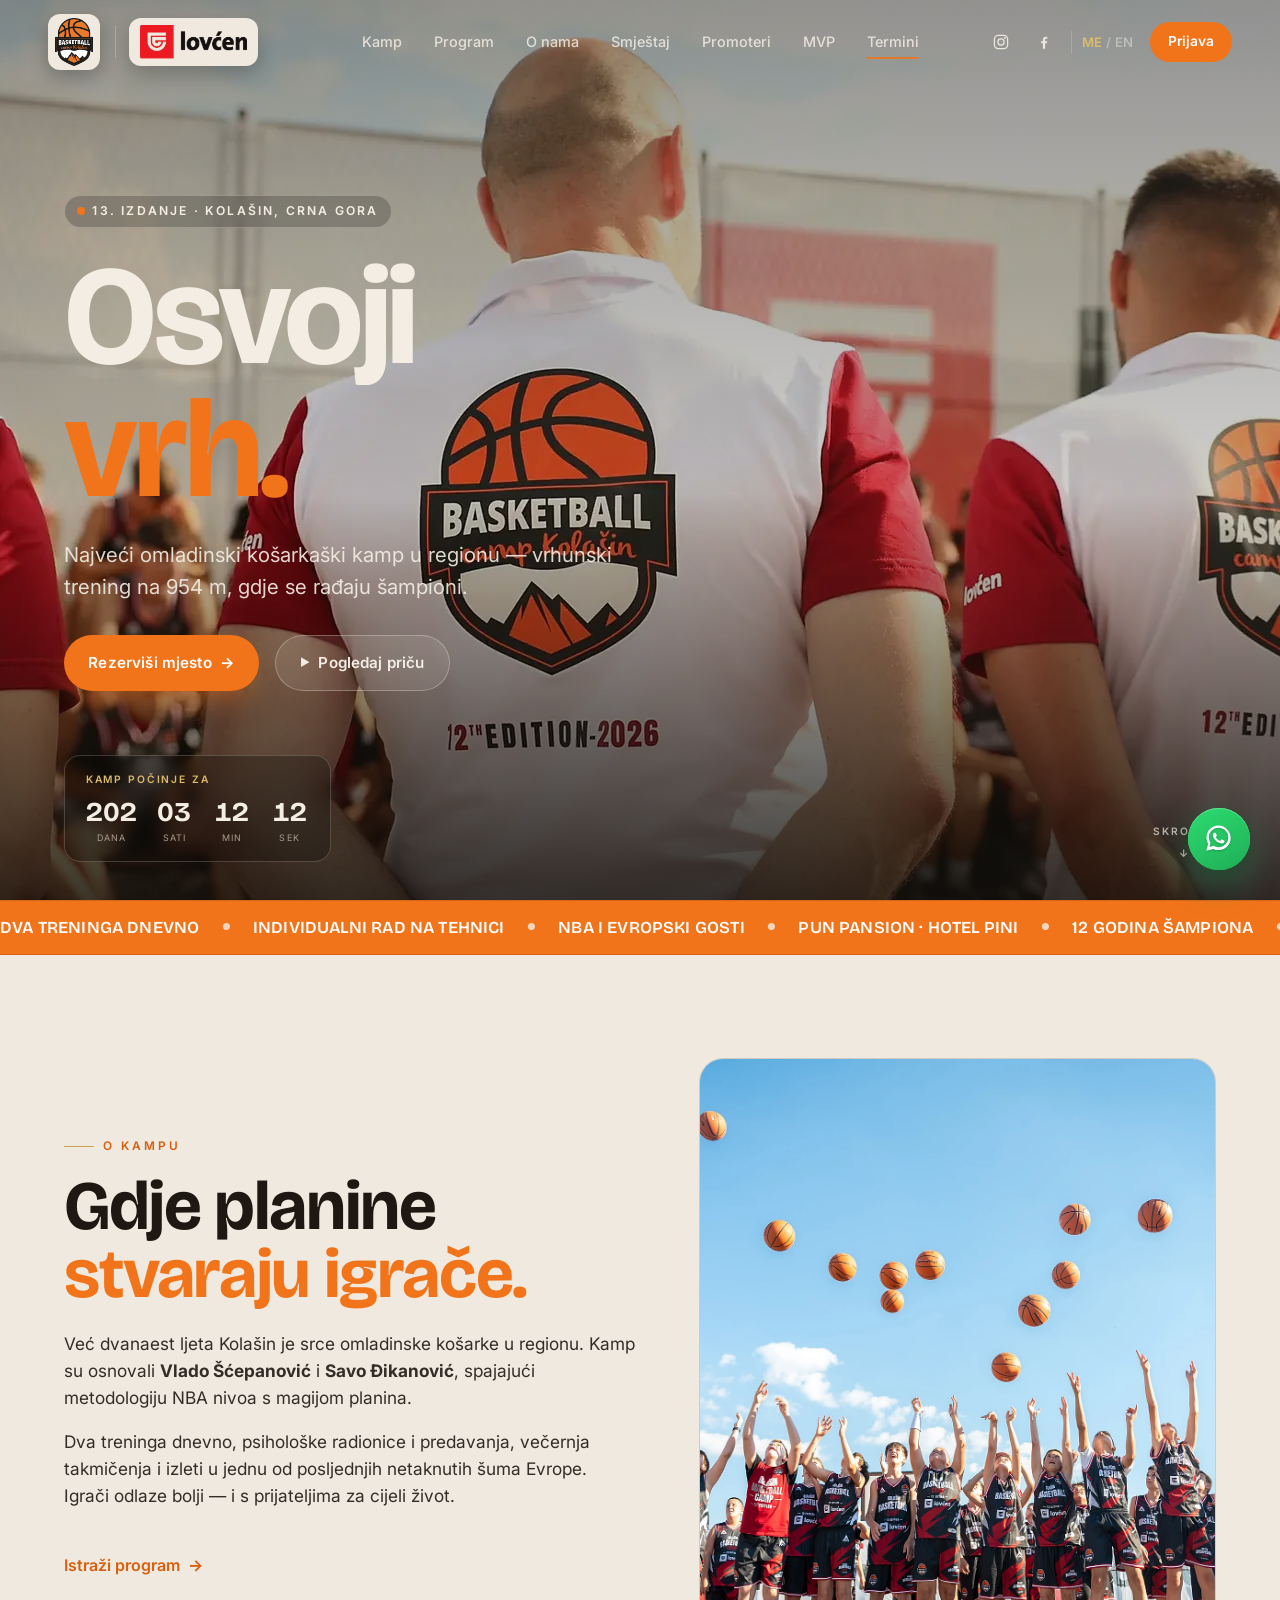
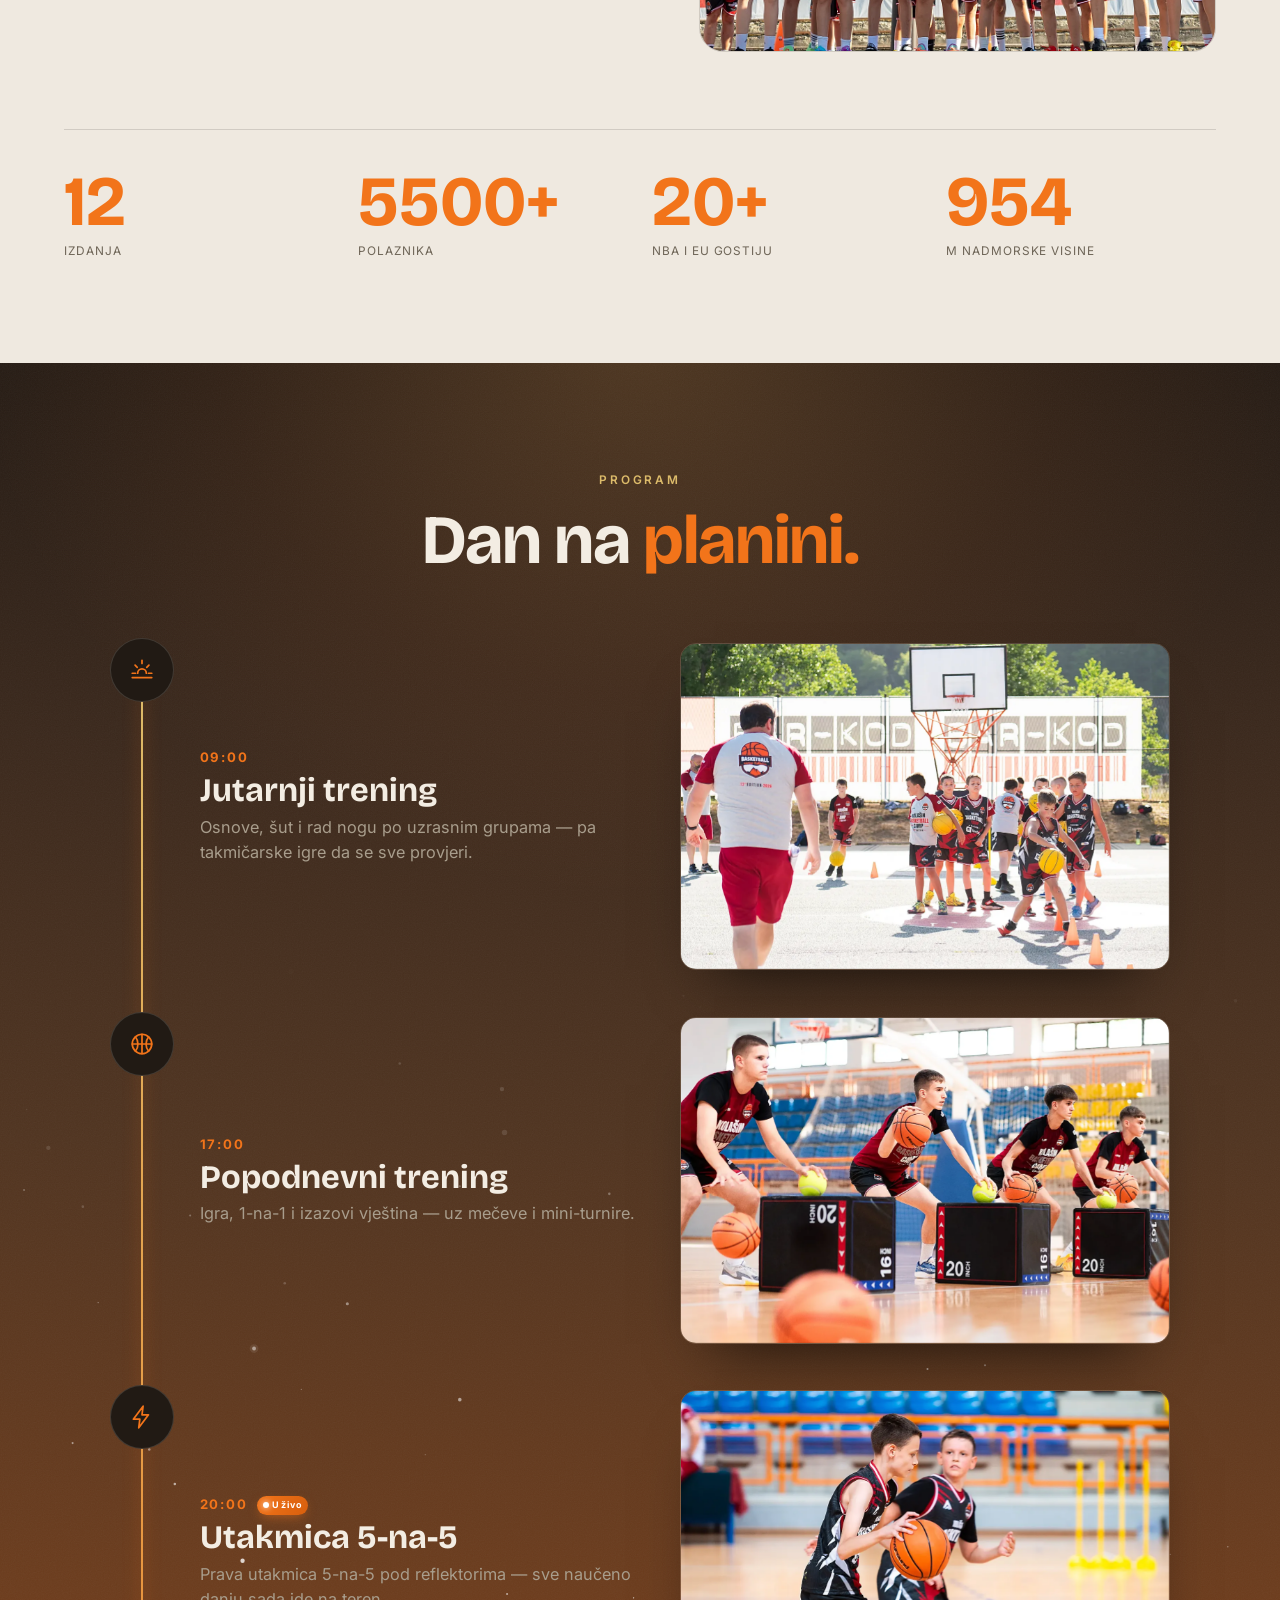
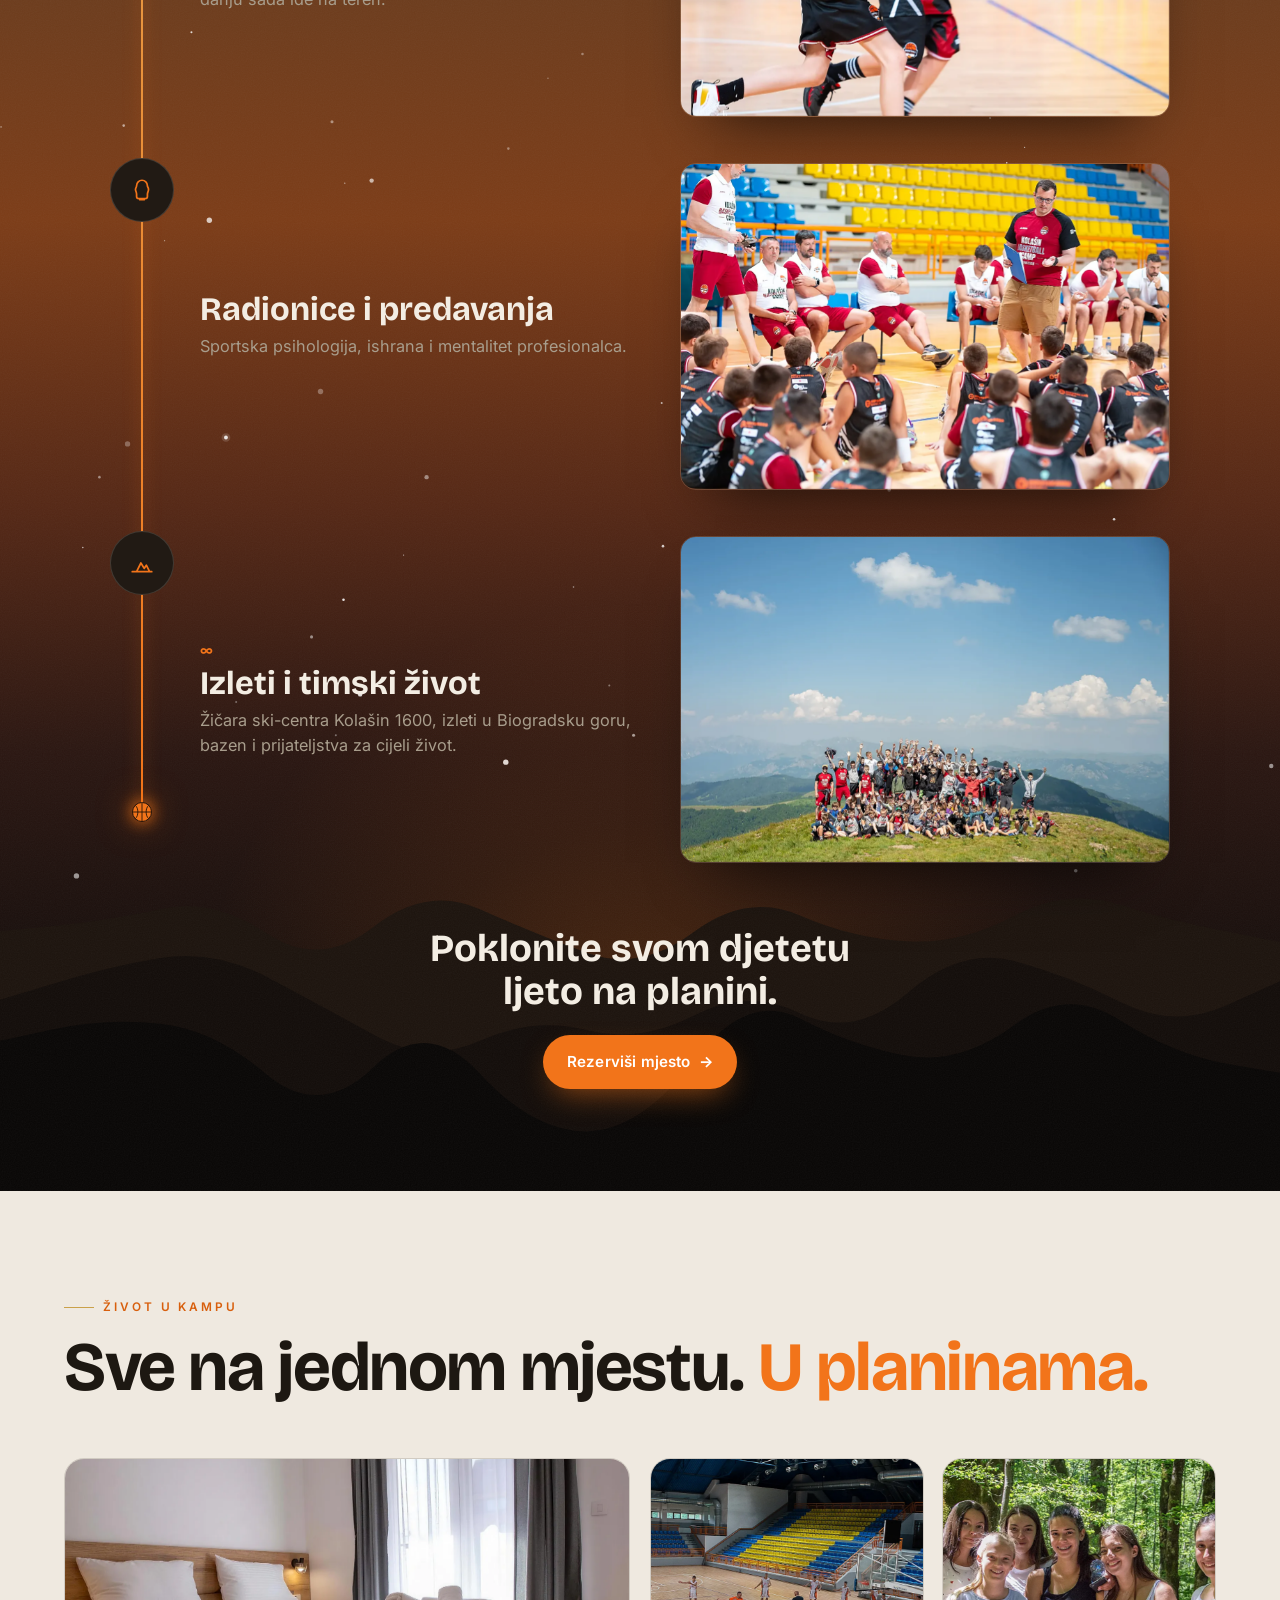
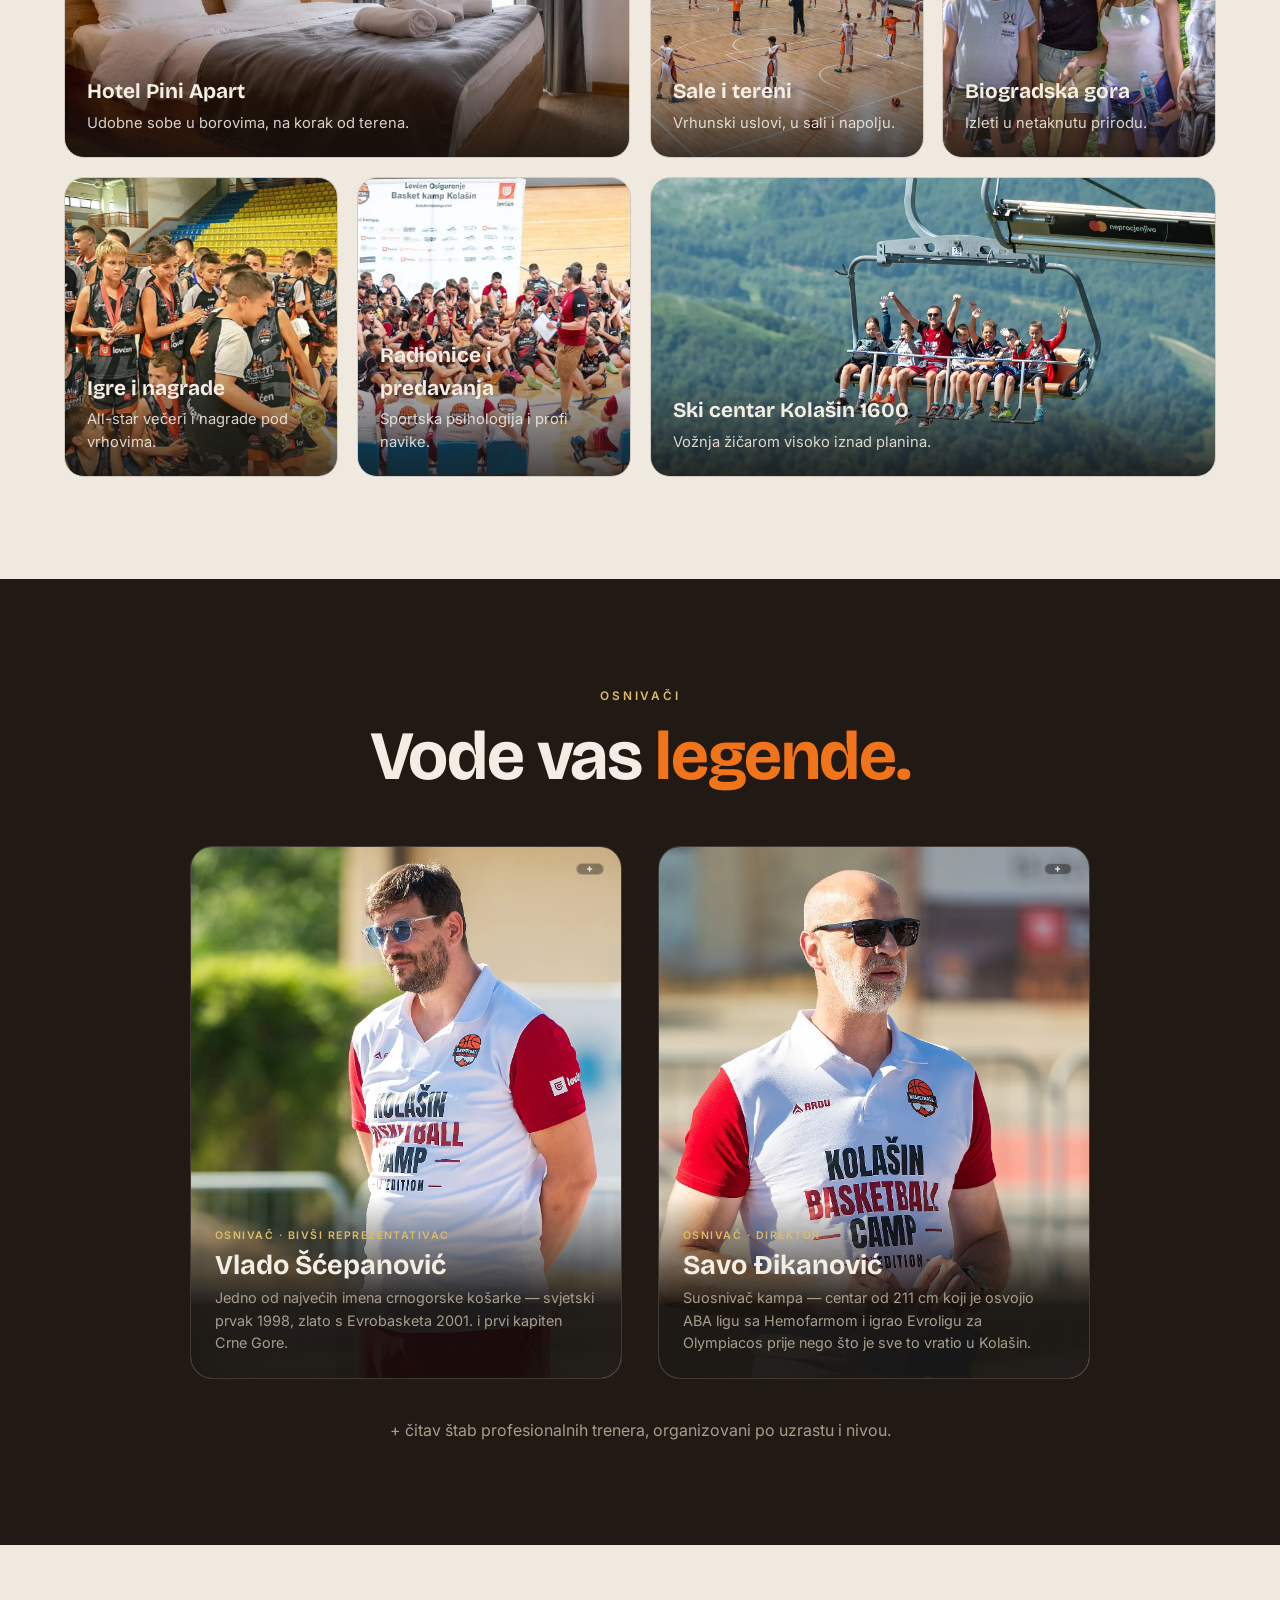
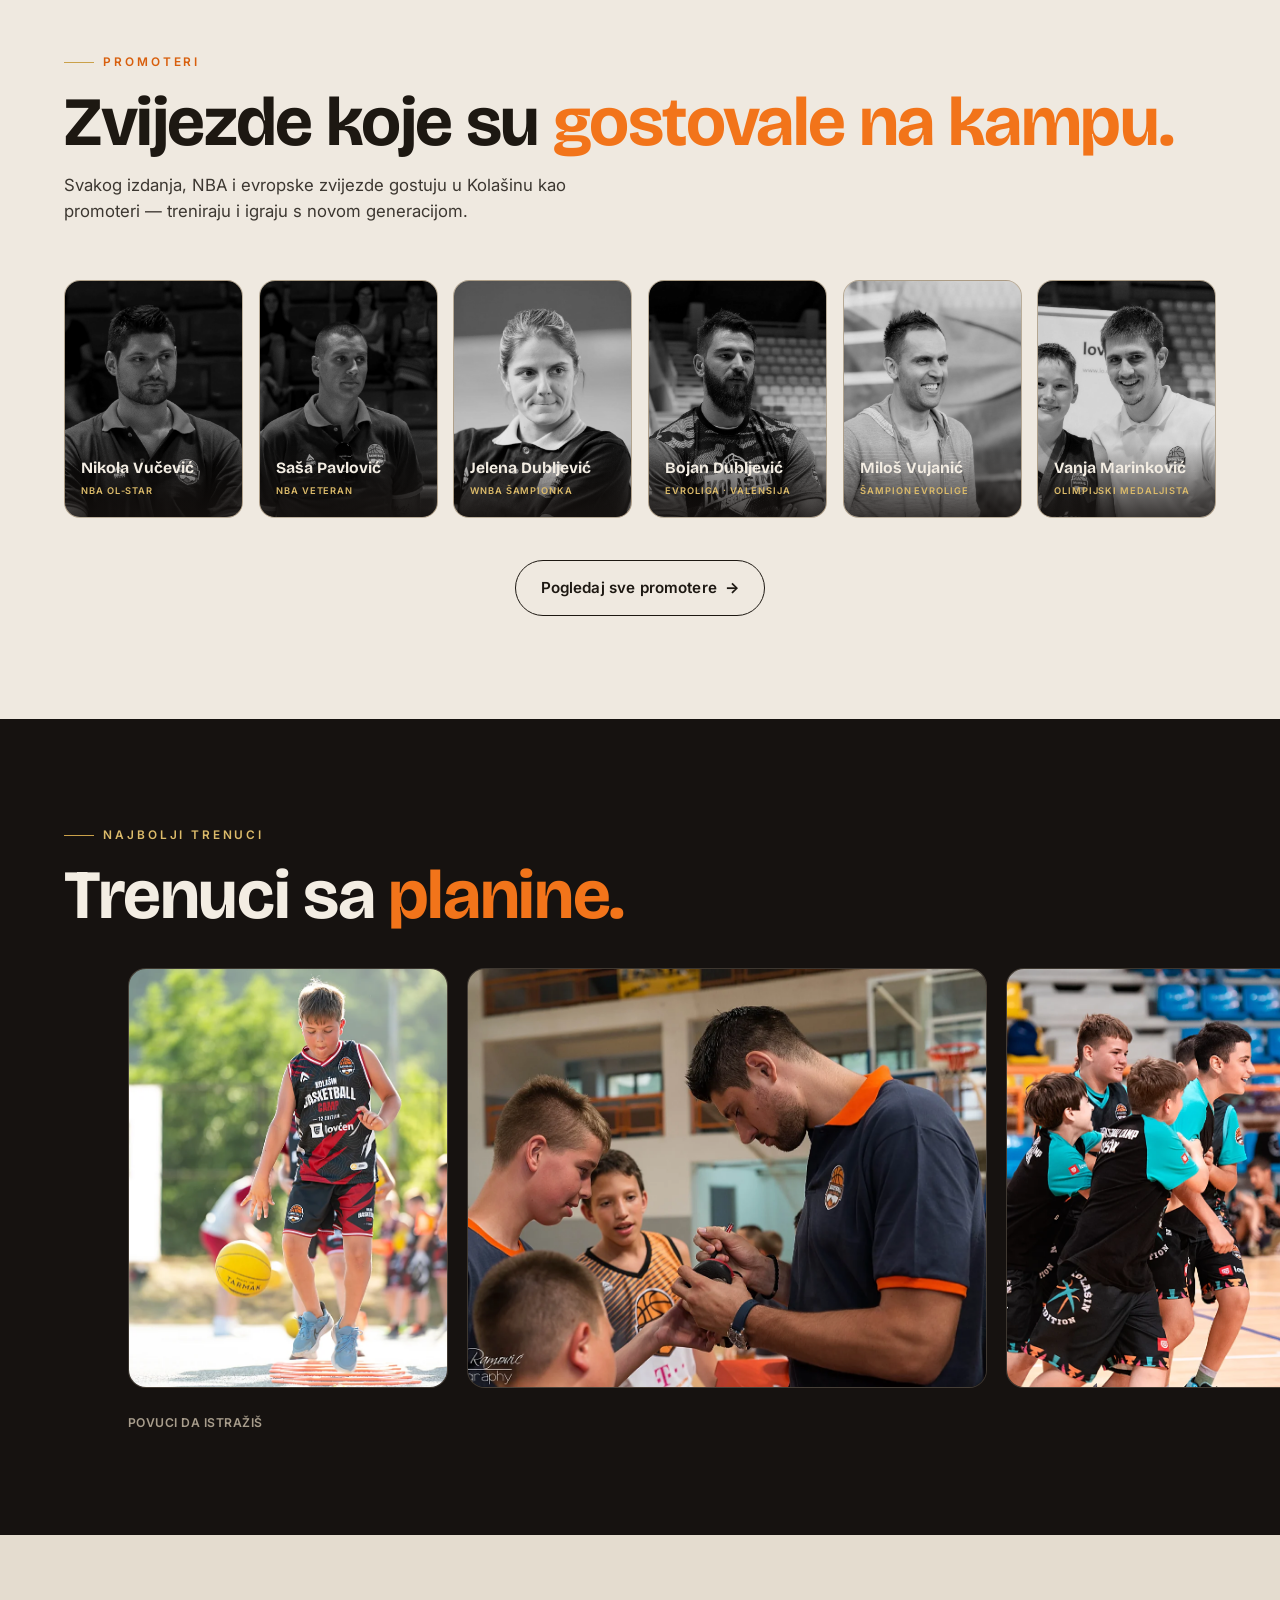
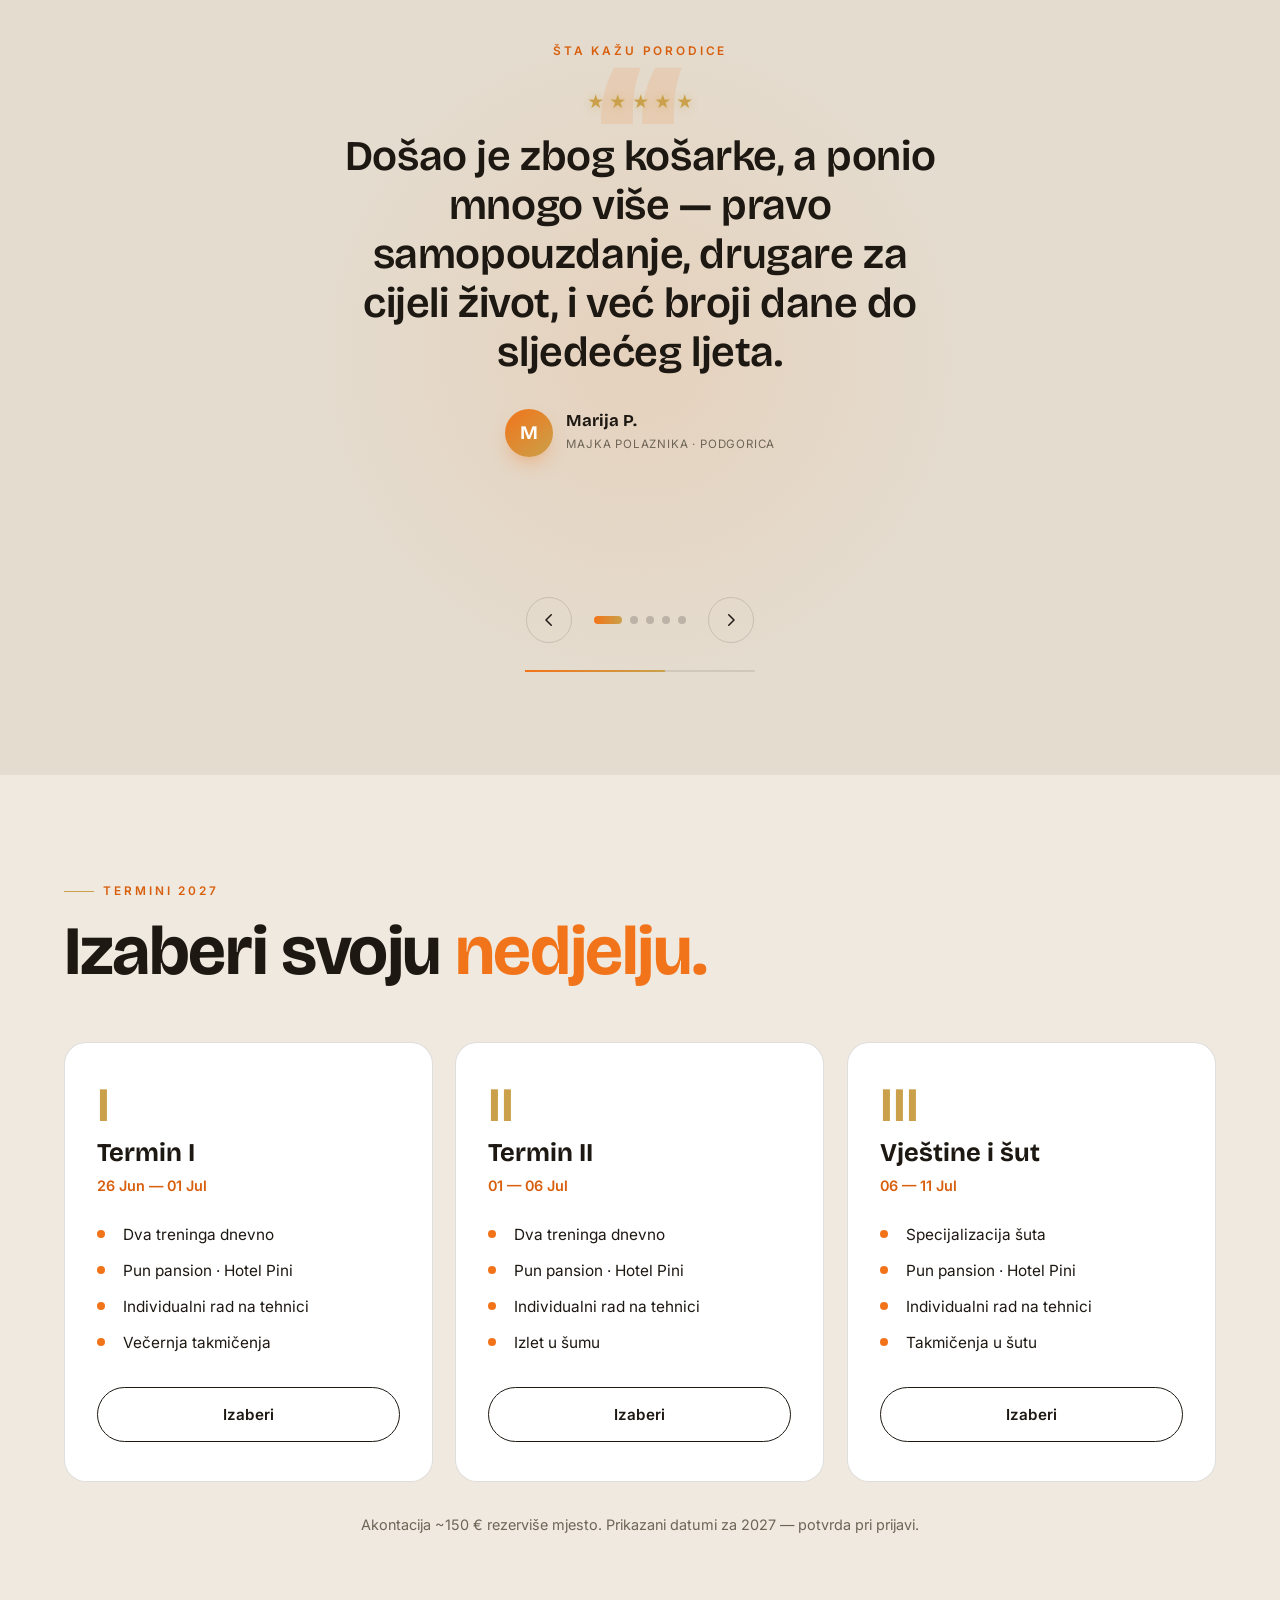
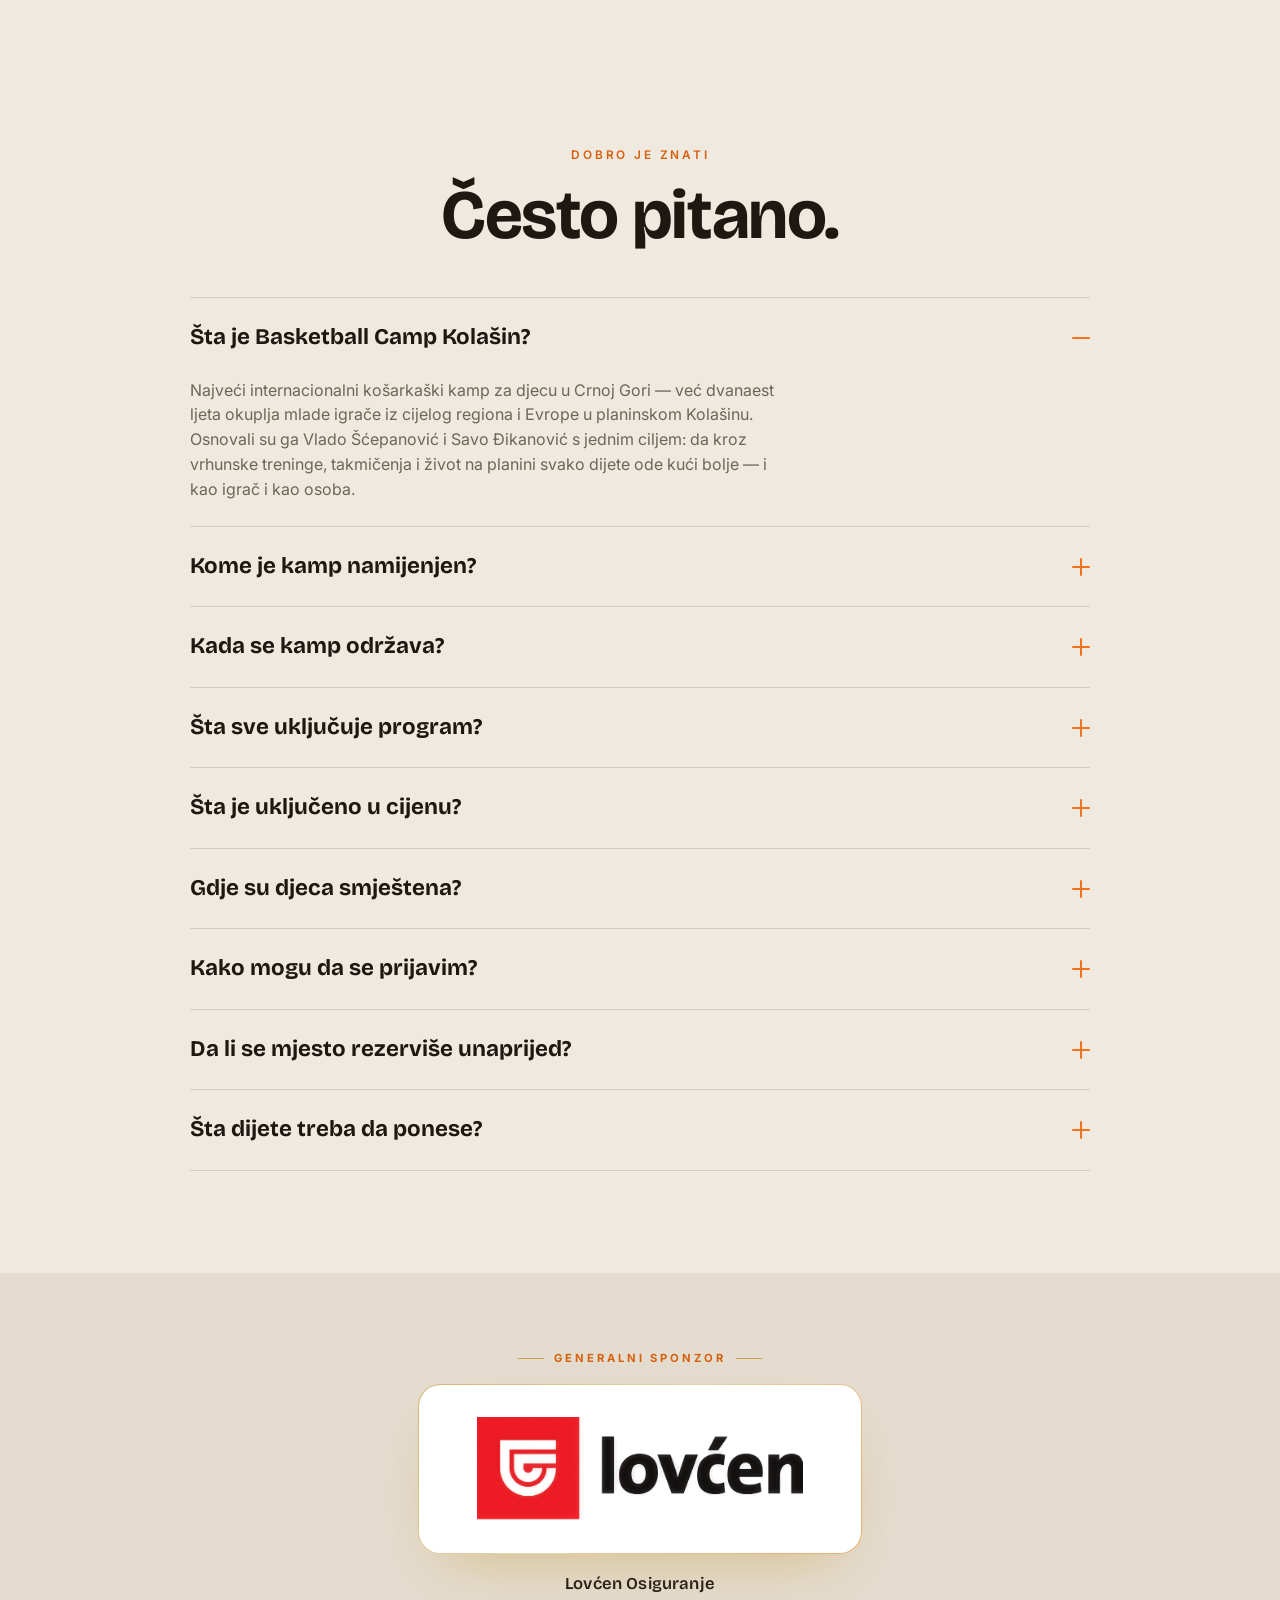
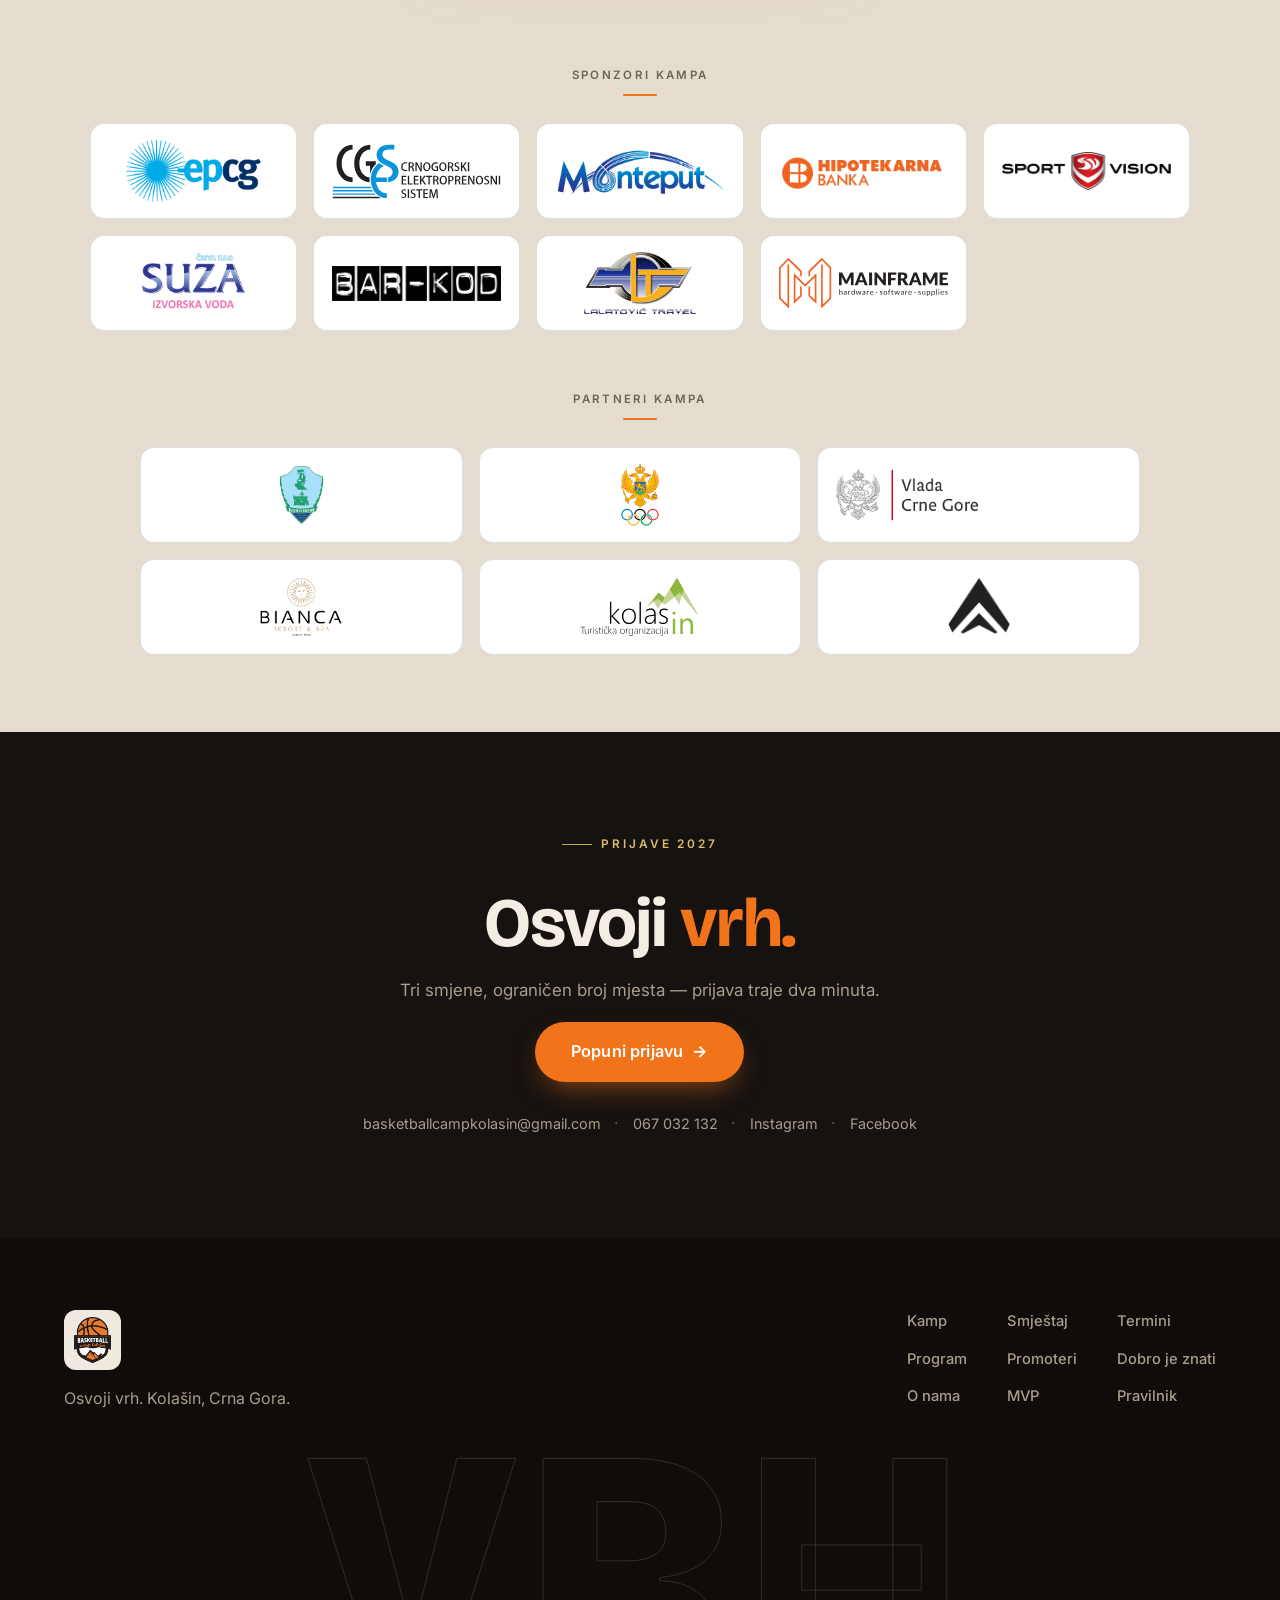
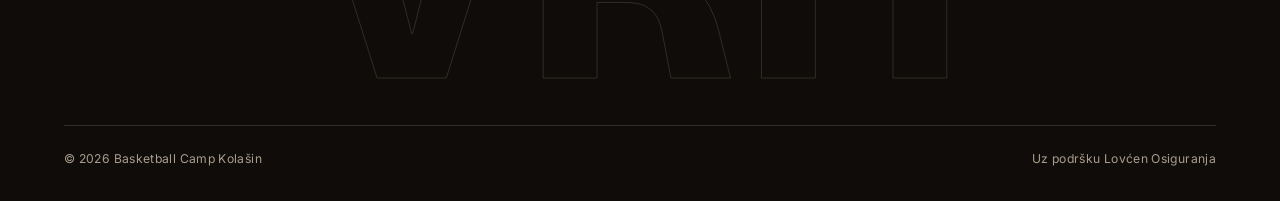
==== commit 2e2dde63: "Savo's review: restore court photos, hide prices, MVP 2026, founder trophies - Restore school-gym ph" ====
--- a/index.html
+++ b/index.html
@@ -208,7 +208,7 @@
   </div>
   <div class="co__grid">
     <article class="cc" data-f="0" role="button" tabindex="0" aria-label="Vlado Šćepanović"><img class="cc__img" src="assets/img/coach1.webp" alt="Vlado Šćepanović" loading="lazy" /><span class="cc__more" aria-hidden="true"><b>+</b></span><div class="cc__meta"><span class="cc__role" data-i18n="co.c1.role">Founder · Former international</span><h3>Vlado Šćepanović</h3><p data-i18n="co.c1.bio">One of the biggest names in Montenegrin basketball — 1998 World champion, EuroBasket 2001 gold, and Montenegro's first-ever captain.</p></div></article>
-    <article class="cc" data-f="1" role="button" tabindex="0" aria-label="Savo Đikanović"><img class="cc__img" src="assets/img/coach2.webp" alt="Savo Đikanović" loading="lazy" /><span class="cc__more" aria-hidden="true"><b>+</b></span><div class="cc__meta"><span class="cc__role" data-i18n="co.c2.role">Founder · Director</span><h3>Savo Đikanović</h3><p data-i18n="co.c2.bio">Co-founder of the camp — a 211 cm center who played EuroLeague for Olympiacos and across six countries before bringing it all home to Kolašin.</p></div></article>
+    <article class="cc" data-f="1" role="button" tabindex="0" aria-label="Savo Đikanović"><img class="cc__img" src="assets/img/coach2.webp" alt="Savo Đikanović" loading="lazy" /><span class="cc__more" aria-hidden="true"><b>+</b></span><div class="cc__meta"><span class="cc__role" data-i18n="co.c2.role">Founder · Director</span><h3>Savo Đikanović</h3><p data-i18n="co.c2.bio">Co-founder of the camp — a 211 cm center who won the ABA League with Hemofarm and played EuroLeague for Olympiacos before bringing it all home to Kolašin.</p></div></article>
   </div>
   <p class="co__note reveal-up" data-i18n="co.note">+ a full staff of professional trainers, organised by age and skill level.</p>
 </section>
@@ -463,10 +463,10 @@
       sub_me:"Centar · 211 cm · 28.02.1975, Podgorica", sub_en:"Center · 211 cm · b. 28 Feb 1975, Podgorica",
       meta_me:["Škola Budućnosti","Evroliga · Olympiacos","Karijera u 6 zemalja"],
       meta_en:["Budućnost academy","EuroLeague · Olympiacos","A career in 6 countries"],
-      h_me:["Centar visok 211 cm — dijete škole košarke podgoričke Budućnosti","Igrao Evroligu za Olympiacos i stigao do finala grčkog prvenstva","Igračka karijera kroz šest zemalja Evrope","Suosnivač i organizator Basket kampa Kolašin"],
-      h_en:["A 211 cm (6'11\") center — a product of Budućnost Podgorica's youth school","Played EuroLeague for Olympiacos and reached the Greek League final","A playing career across six European countries","Co-founder and organizer of Basket Camp Kolašin"],
-      b_me:"Savo Đikanović (1975, Podgorica) centar je visok 211 cm i dijete škole košarke podgoričke Budućnosti. Igračku karijeru gradio je širom Evrope — najveći dio u Grčkoj, gdje je u dresu Olympiacosa igrao Evroligu i stigao do finala grčkog prvenstva. Danas to iskustvo prenosi mladima kao jedan od osnivača i organizatora Basket kampa Kolašin.",
-      b_en:"Savo Đikanović (b. 1975, Podgorica) is a 211 cm (6'11\") center and a product of Budućnost Podgorica's famed youth school. He built his playing career across Europe — most of it in Greece, where he played EuroLeague for Olympiacos and reached the Greek League final. Today he passes that experience on to the next generation as a co-founder and organizer of Basket Camp Kolašin." }
+      h_me:["Prvak ABA (Jadranske) lige 2004/05 sa Hemofarmom","Kup SR Jugoslavije 1996. sa Budućnošću","Prvak Kipra 2011/12 sa ETHA Engomisom","Igrao Evroligu za Olympiacos i stigao do finala grčkog prvenstva","Najbolji skakač Prve lige SR Jugoslavije 2001/02","Suosnivač i organizator Basket kampa Kolašin"],
+      h_en:["ABA (Adriatic) League champion 2004/05 with Hemofarm","FR Yugoslavia Cup winner 1996 with Budućnost","Cypriot League champion 2011/12 with ETHA Engomis","Played EuroLeague for Olympiacos and reached the Greek League final","Top rebounder of the FR Yugoslavia First League 2001/02","Co-founder and organizer of Basket Camp Kolašin"],
+      b_me:"Savo Đikanović (1975, Podgorica) centar je visok 211 cm i dijete škole košarke podgoričke Budućnosti, sa kojom je 1996. osvojio Kup SR Jugoslavije. Karijeru je gradio širom Evrope — u dresu Olympiacosa igrao je Evroligu i stigao do finala grčkog prvenstva, sa Hemofarmom je osvojio ABA (Jadransku) ligu 2005, a sa ETHA Engomisom titulu prvaka Kipra 2012. Danas to iskustvo prenosi mladima kao jedan od osnivača i organizatora Basket kampa Kolašin.",
+      b_en:"Savo Đikanović (b. 1975, Podgorica) is a 211 cm (6'11\") center and a product of Budućnost Podgorica's famed youth school, winning the FR Yugoslavia Cup with the club in 1996. He built his career across Europe — playing EuroLeague for Olympiacos and reaching the Greek League final, winning the ABA (Adriatic) League with Hemofarm in 2005 and the Cypriot title with ETHA Engomis in 2012. Today he passes that experience on to the next generation as a co-founder and organizer of Basket Camp Kolašin." }
   ];
   function lang(){ return document.documentElement.getAttribute("data-lang")==="en"?"en":"me"; }
   var open=-1;
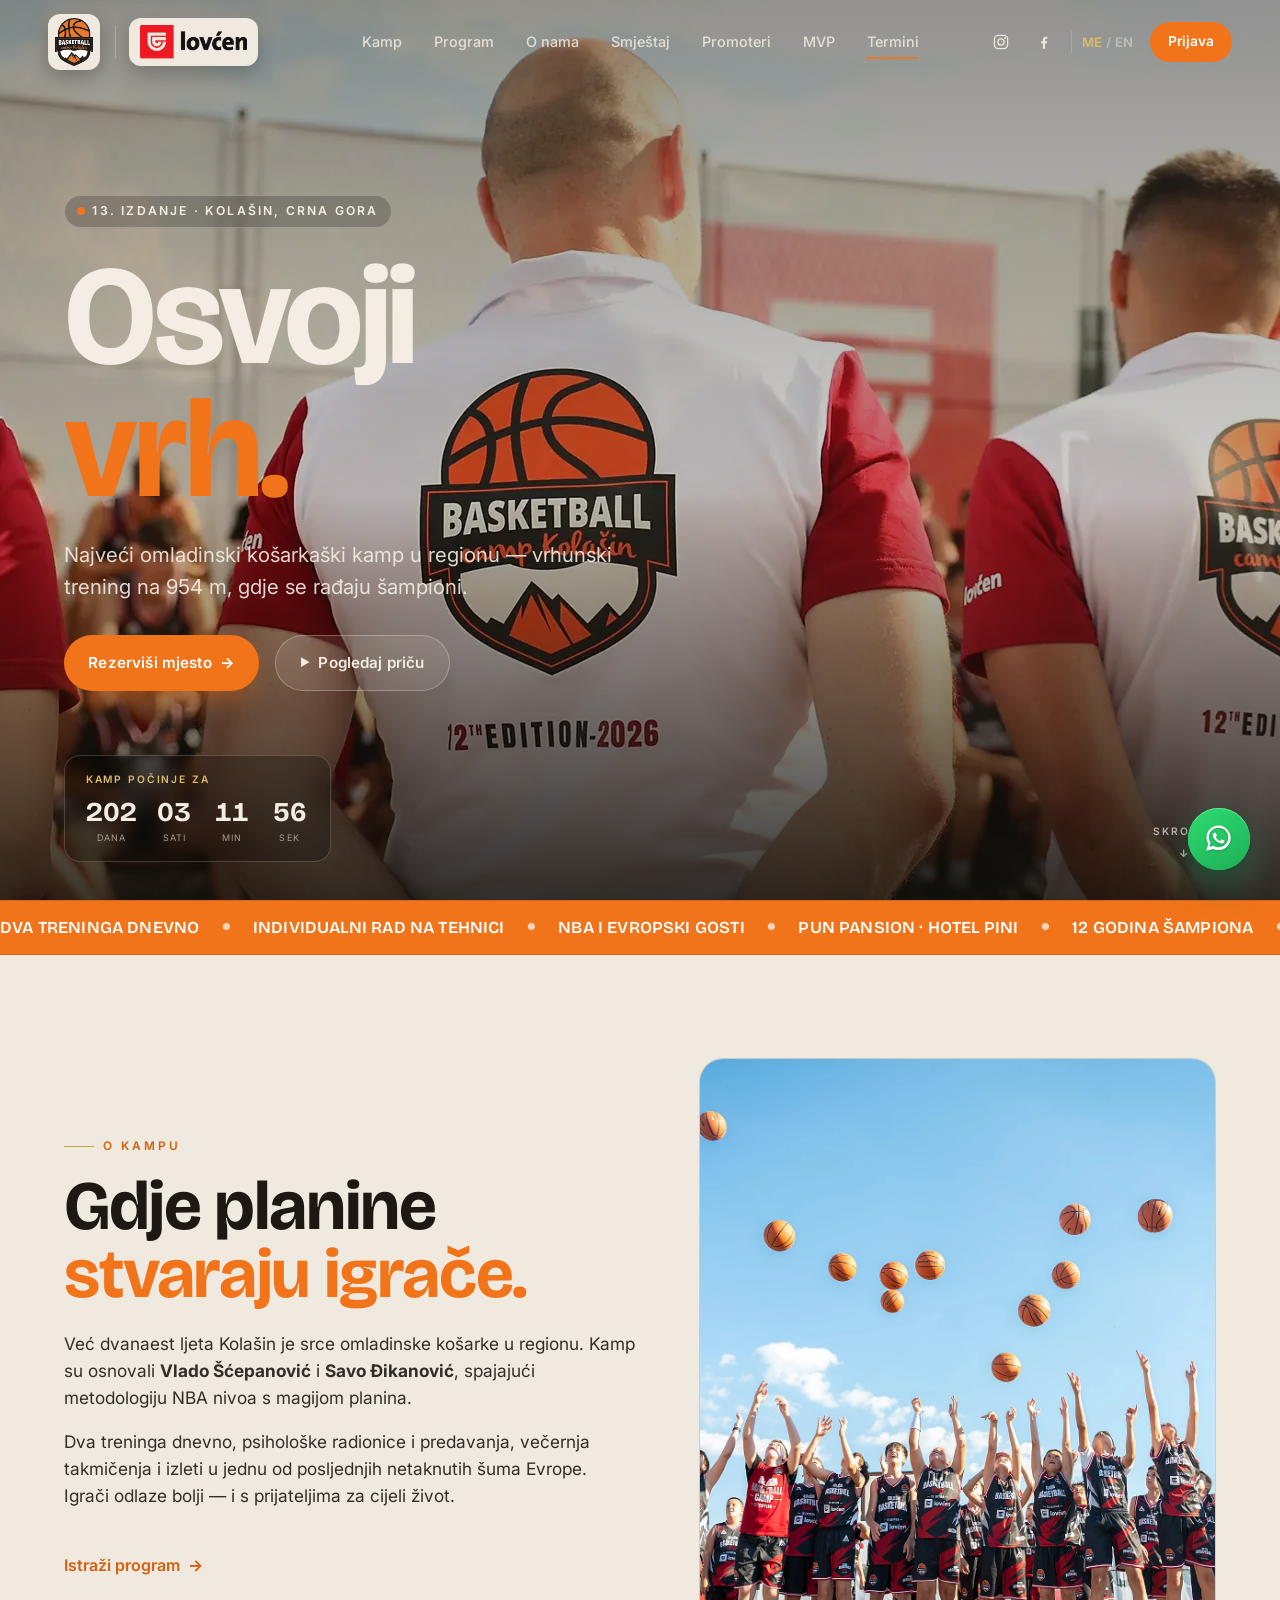
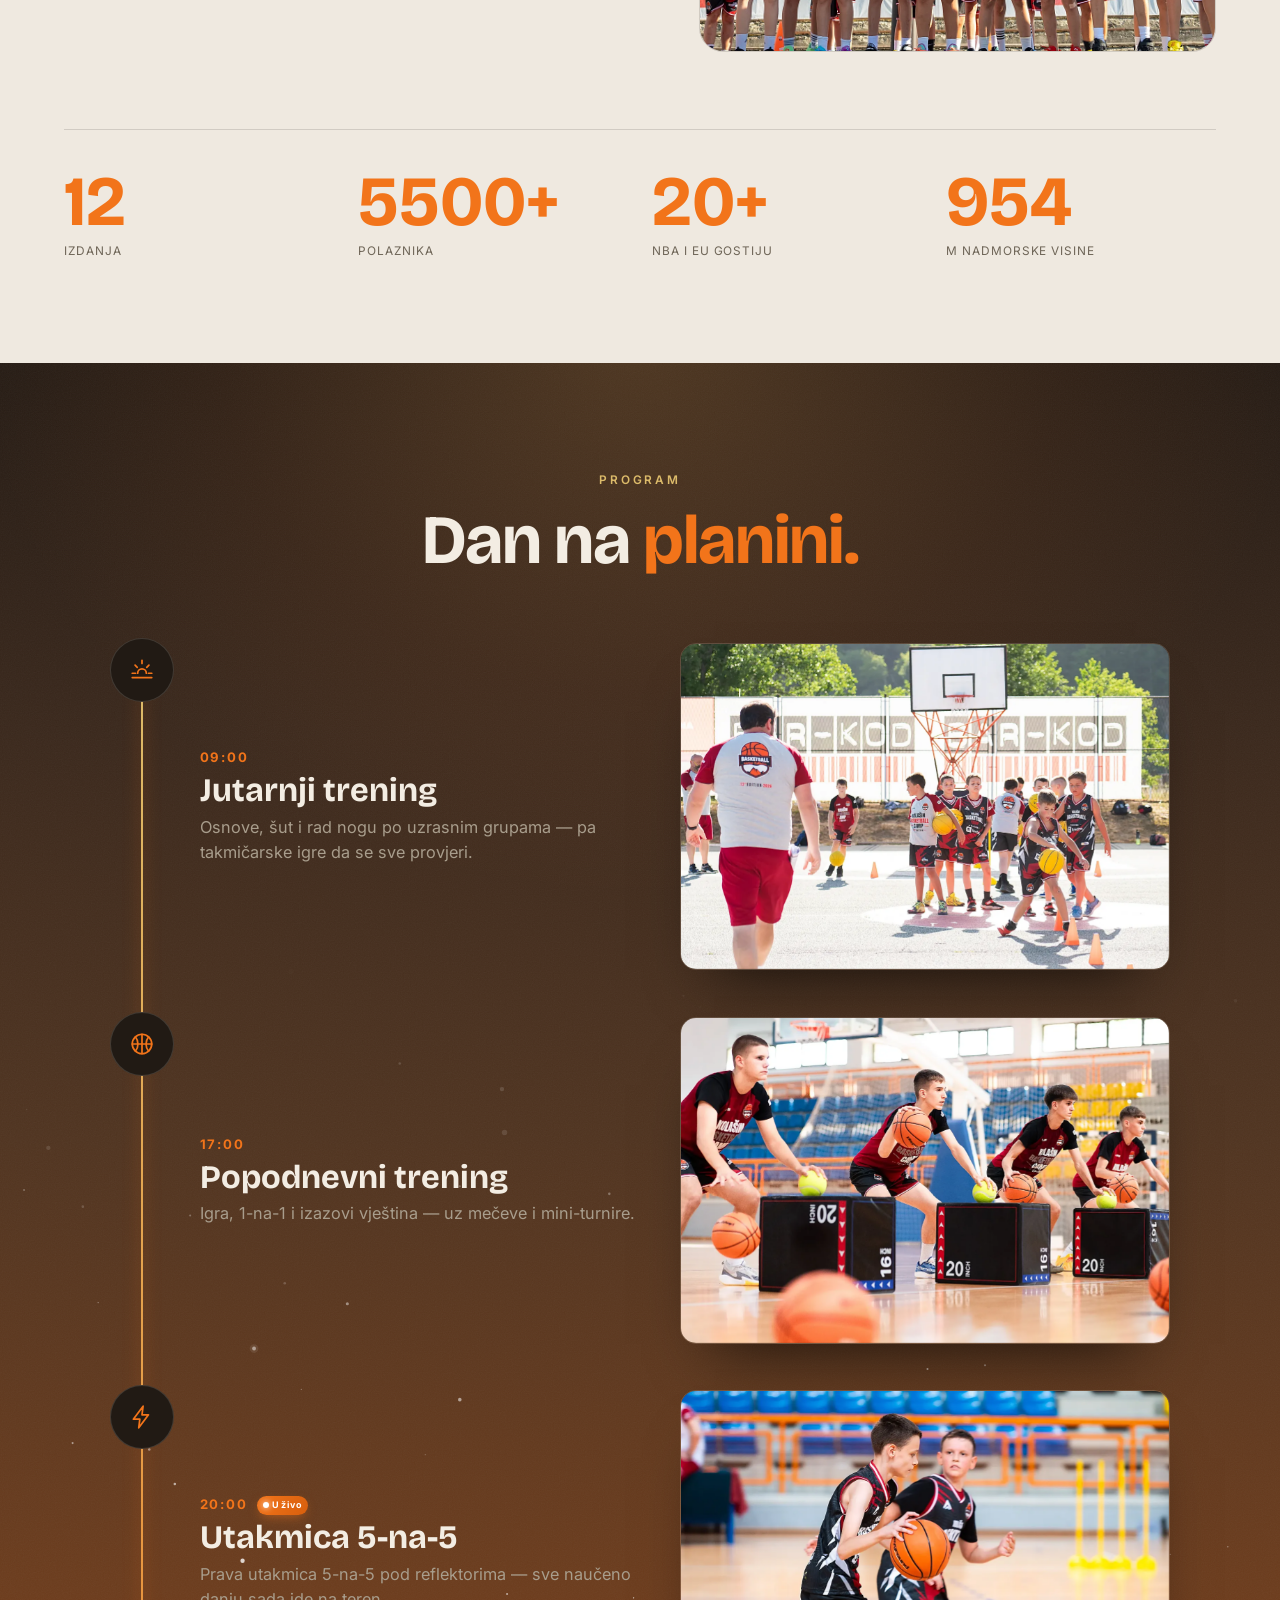
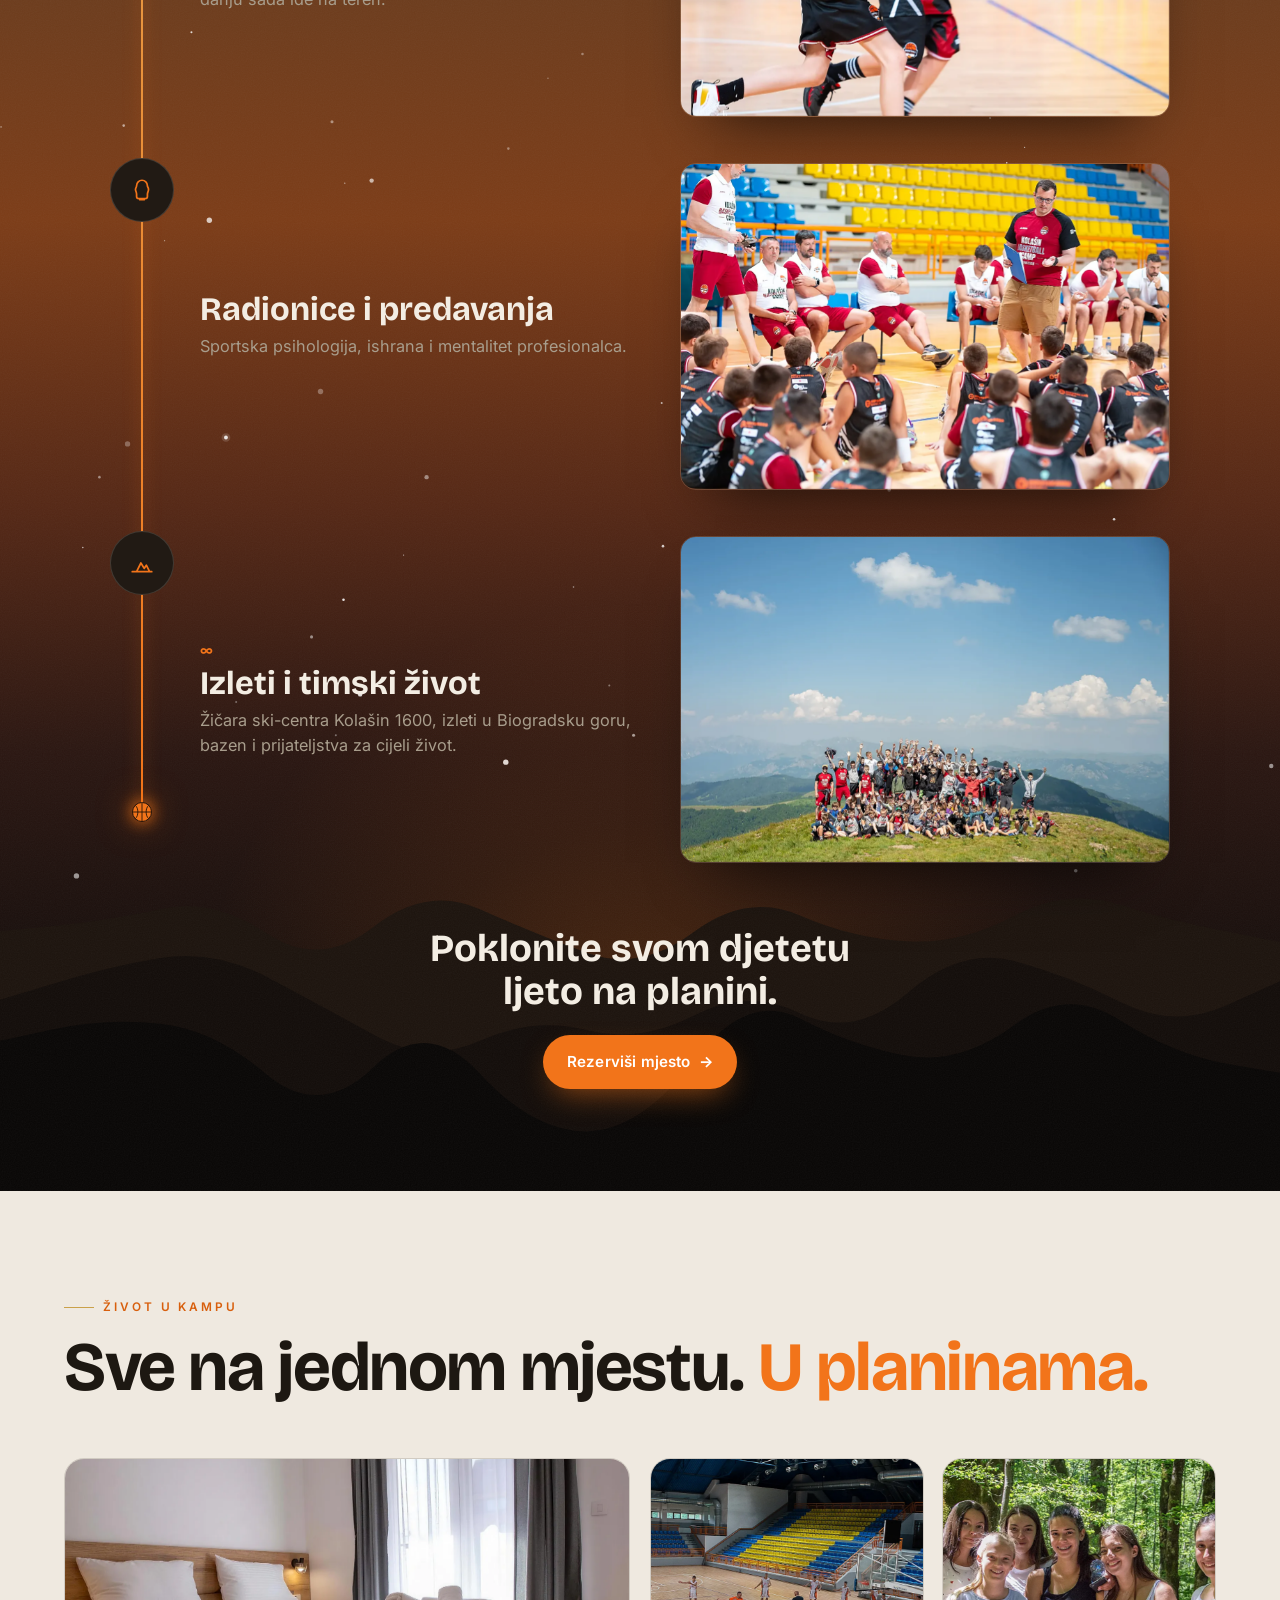
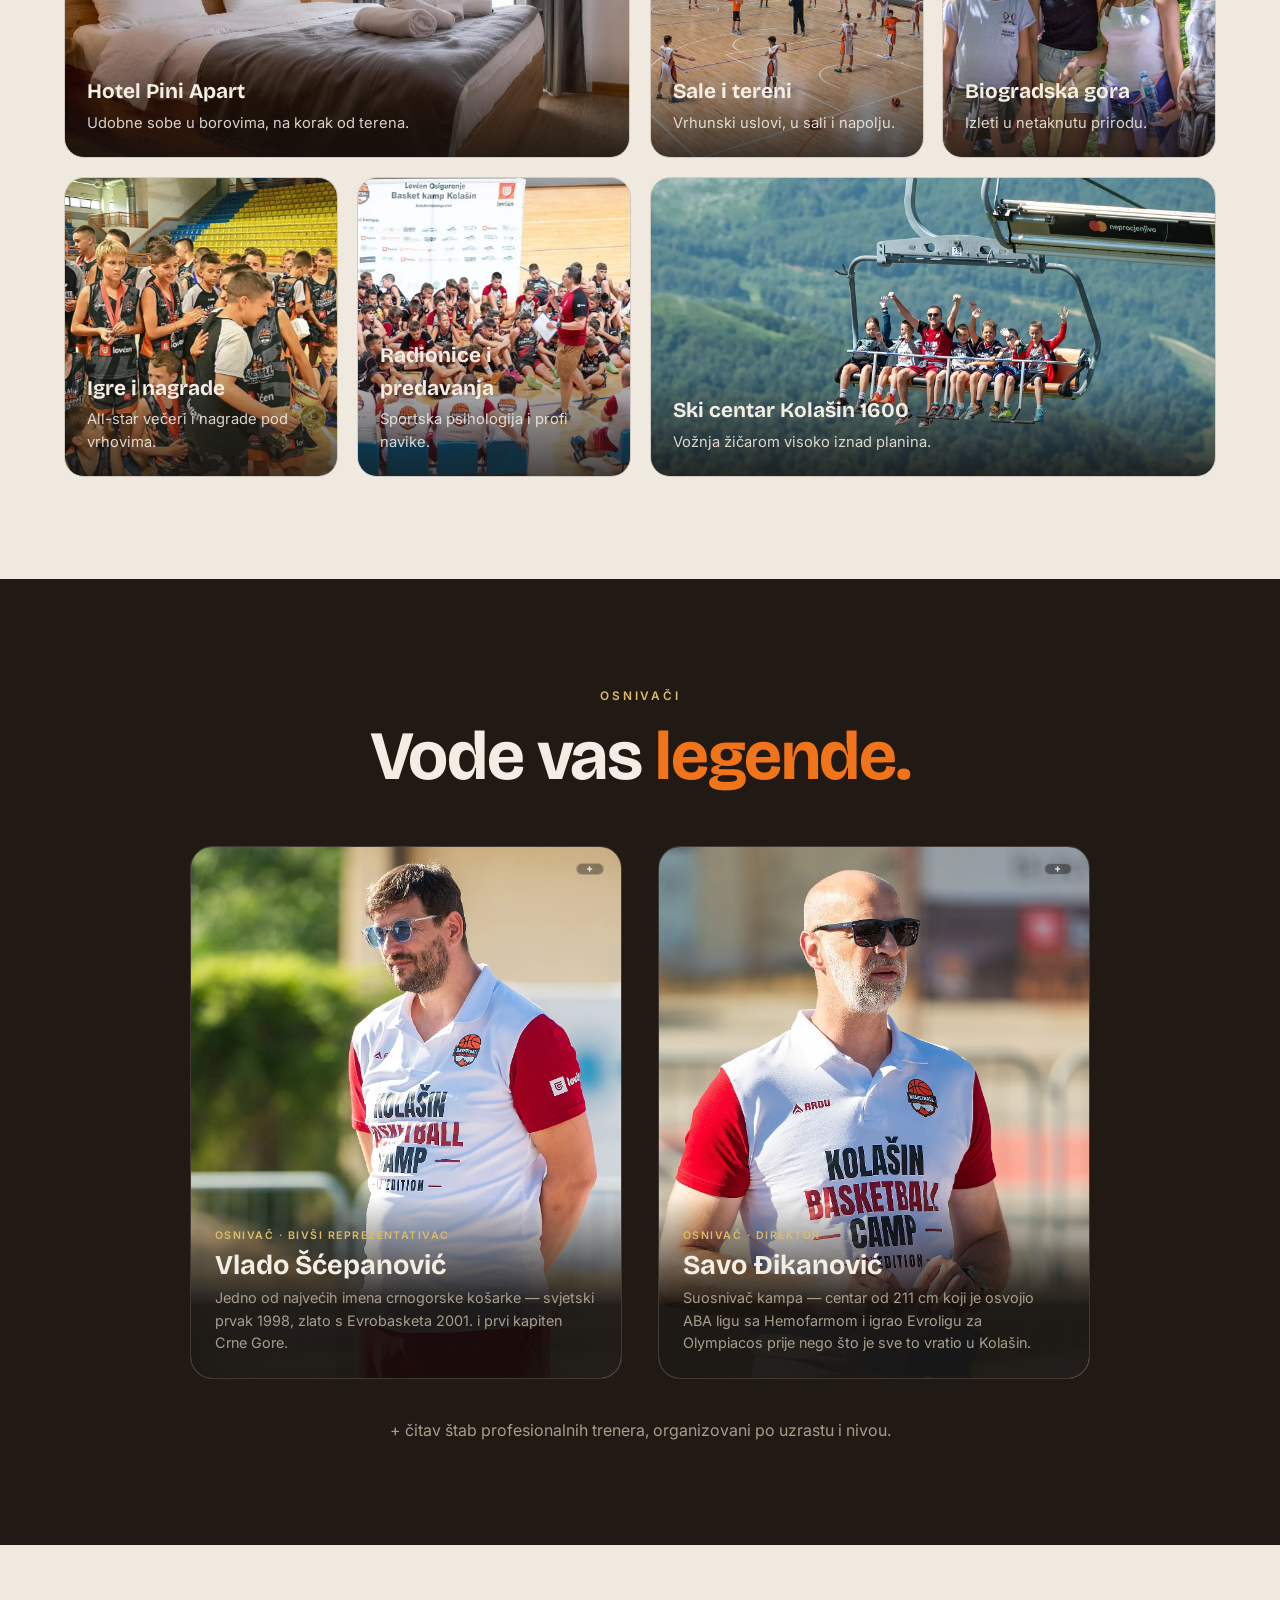
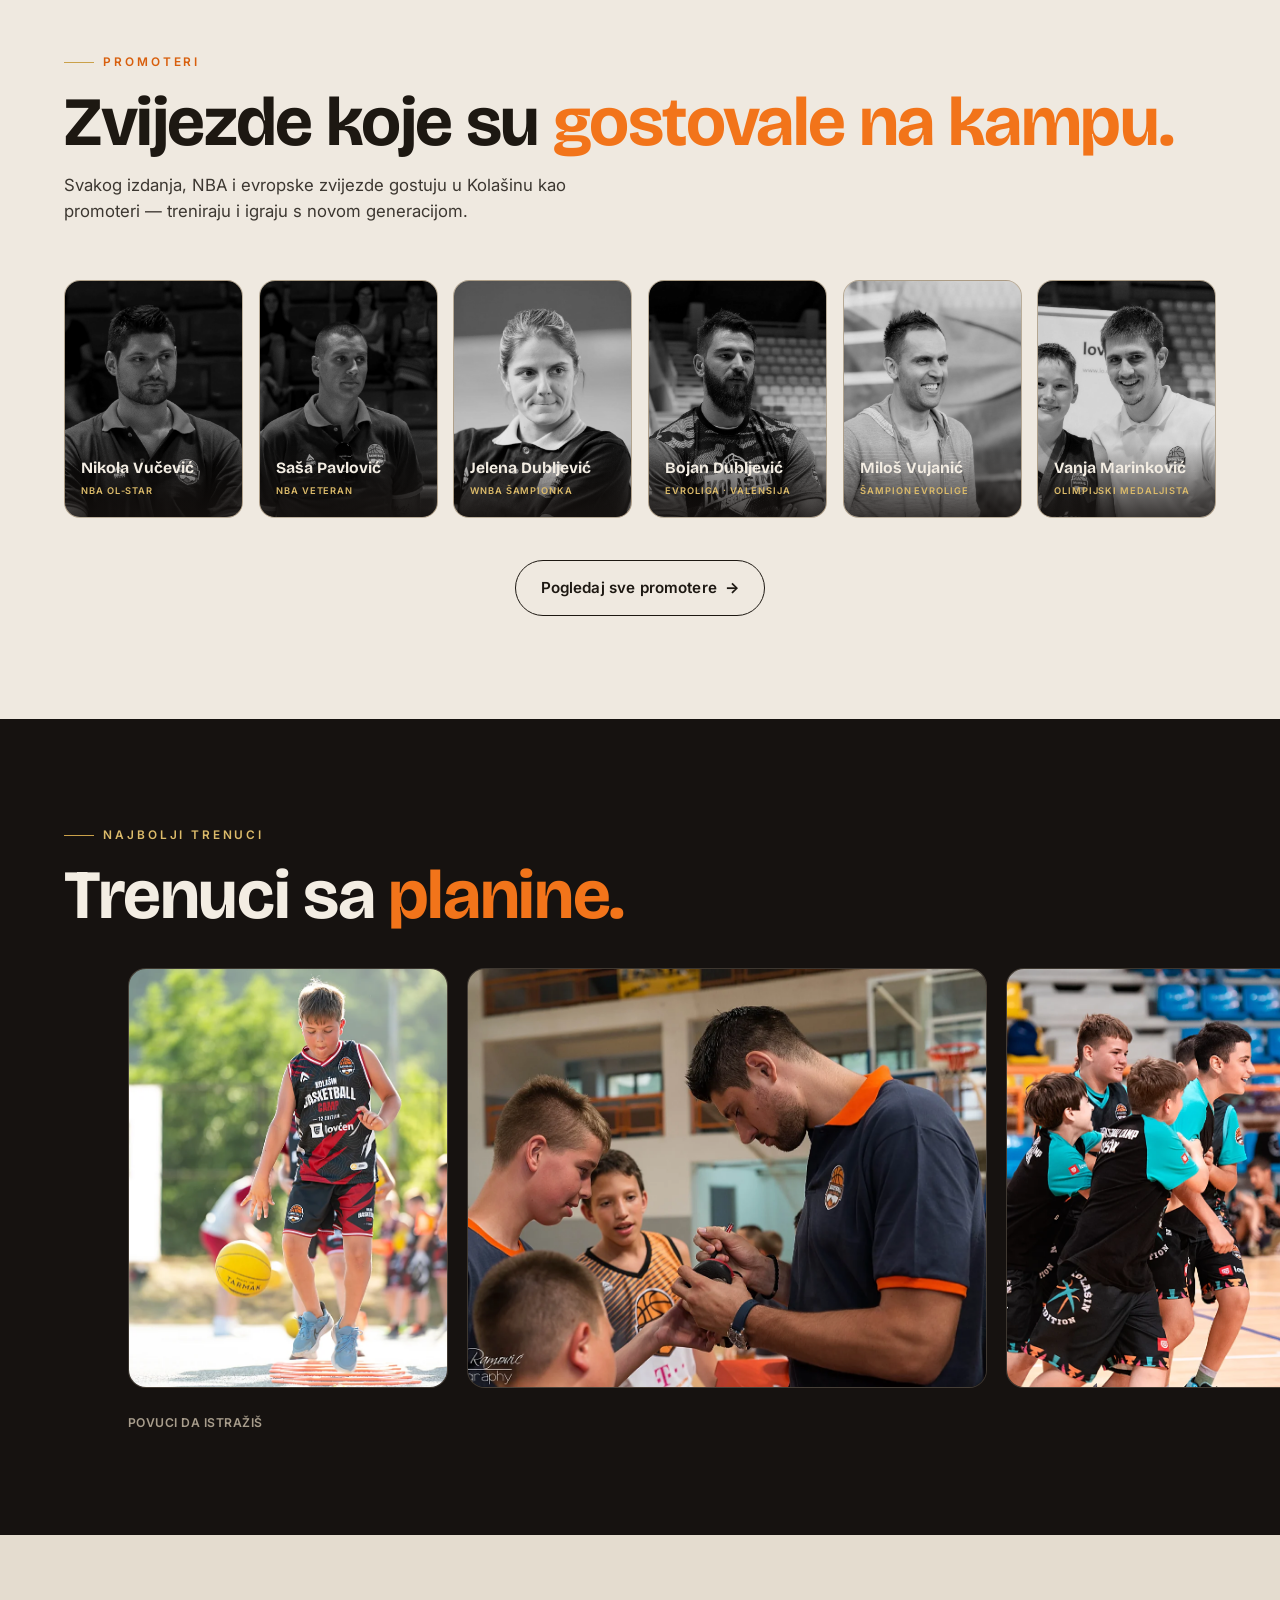
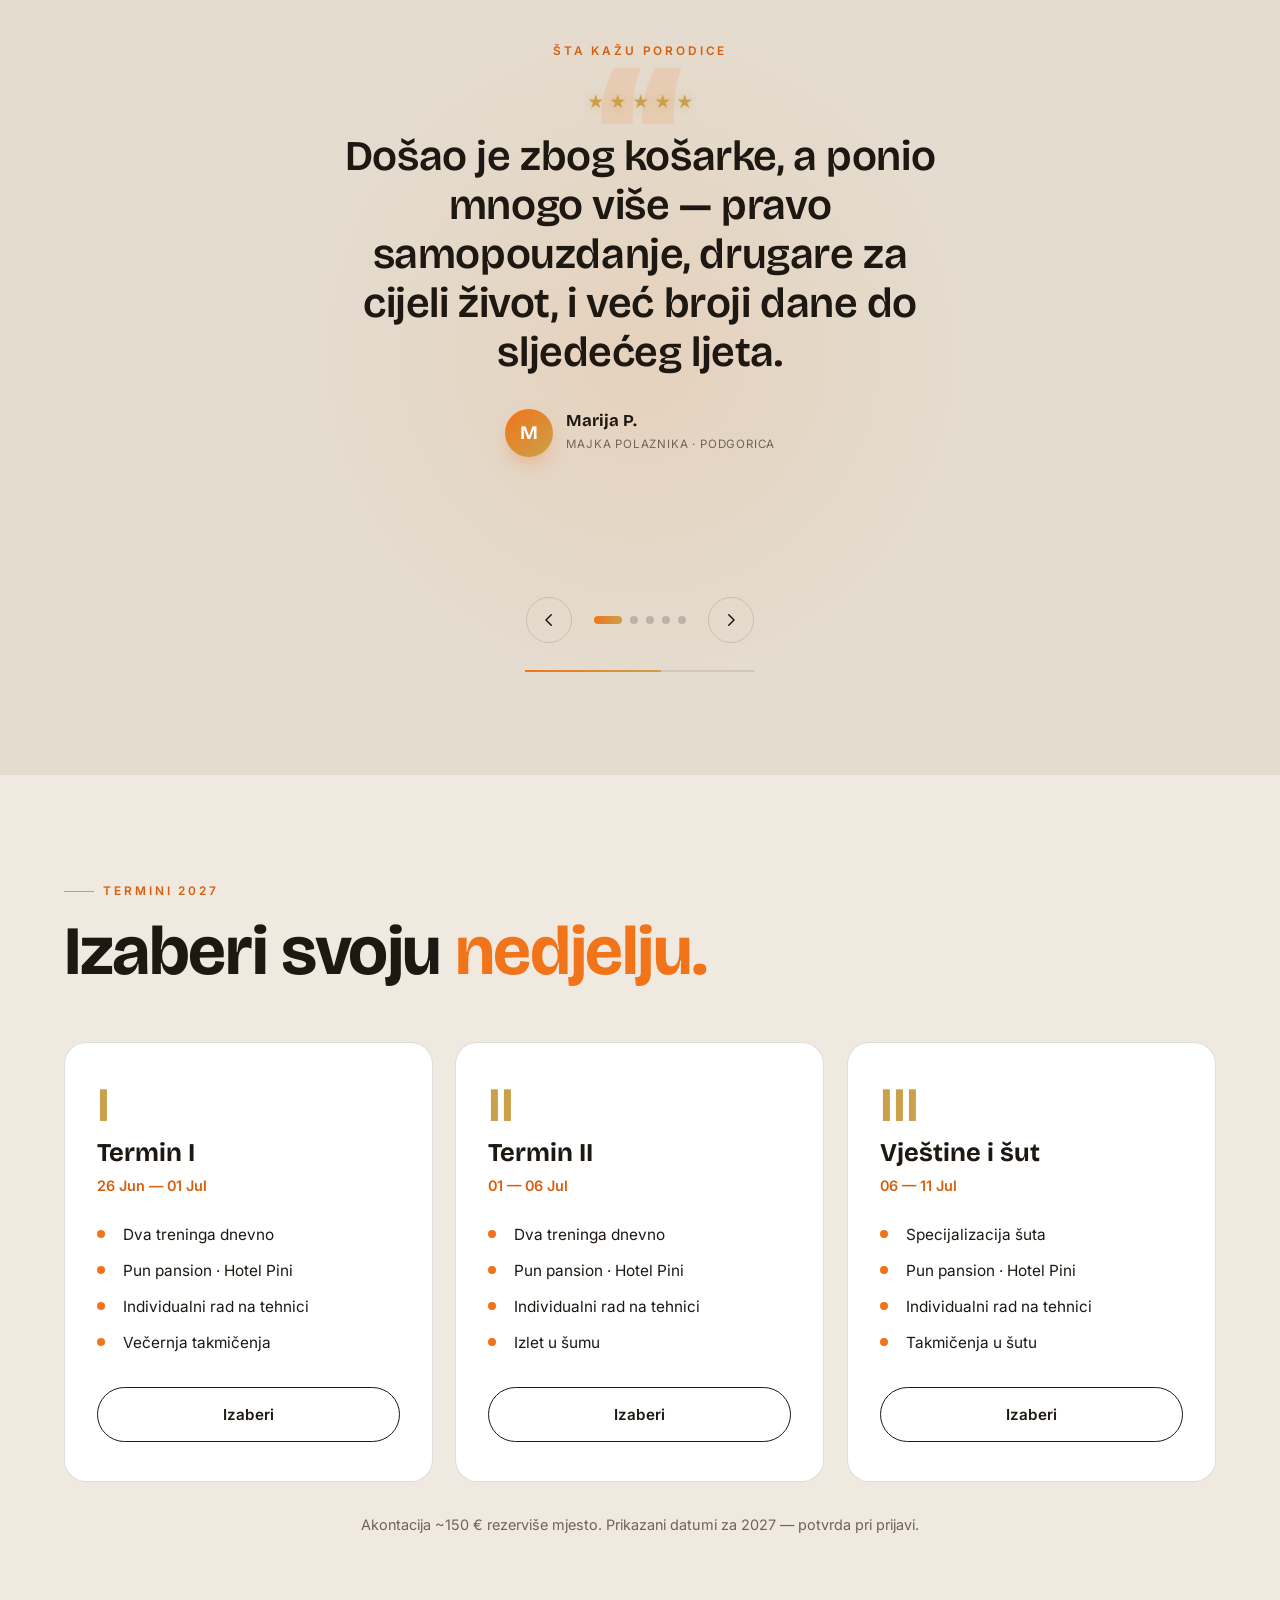
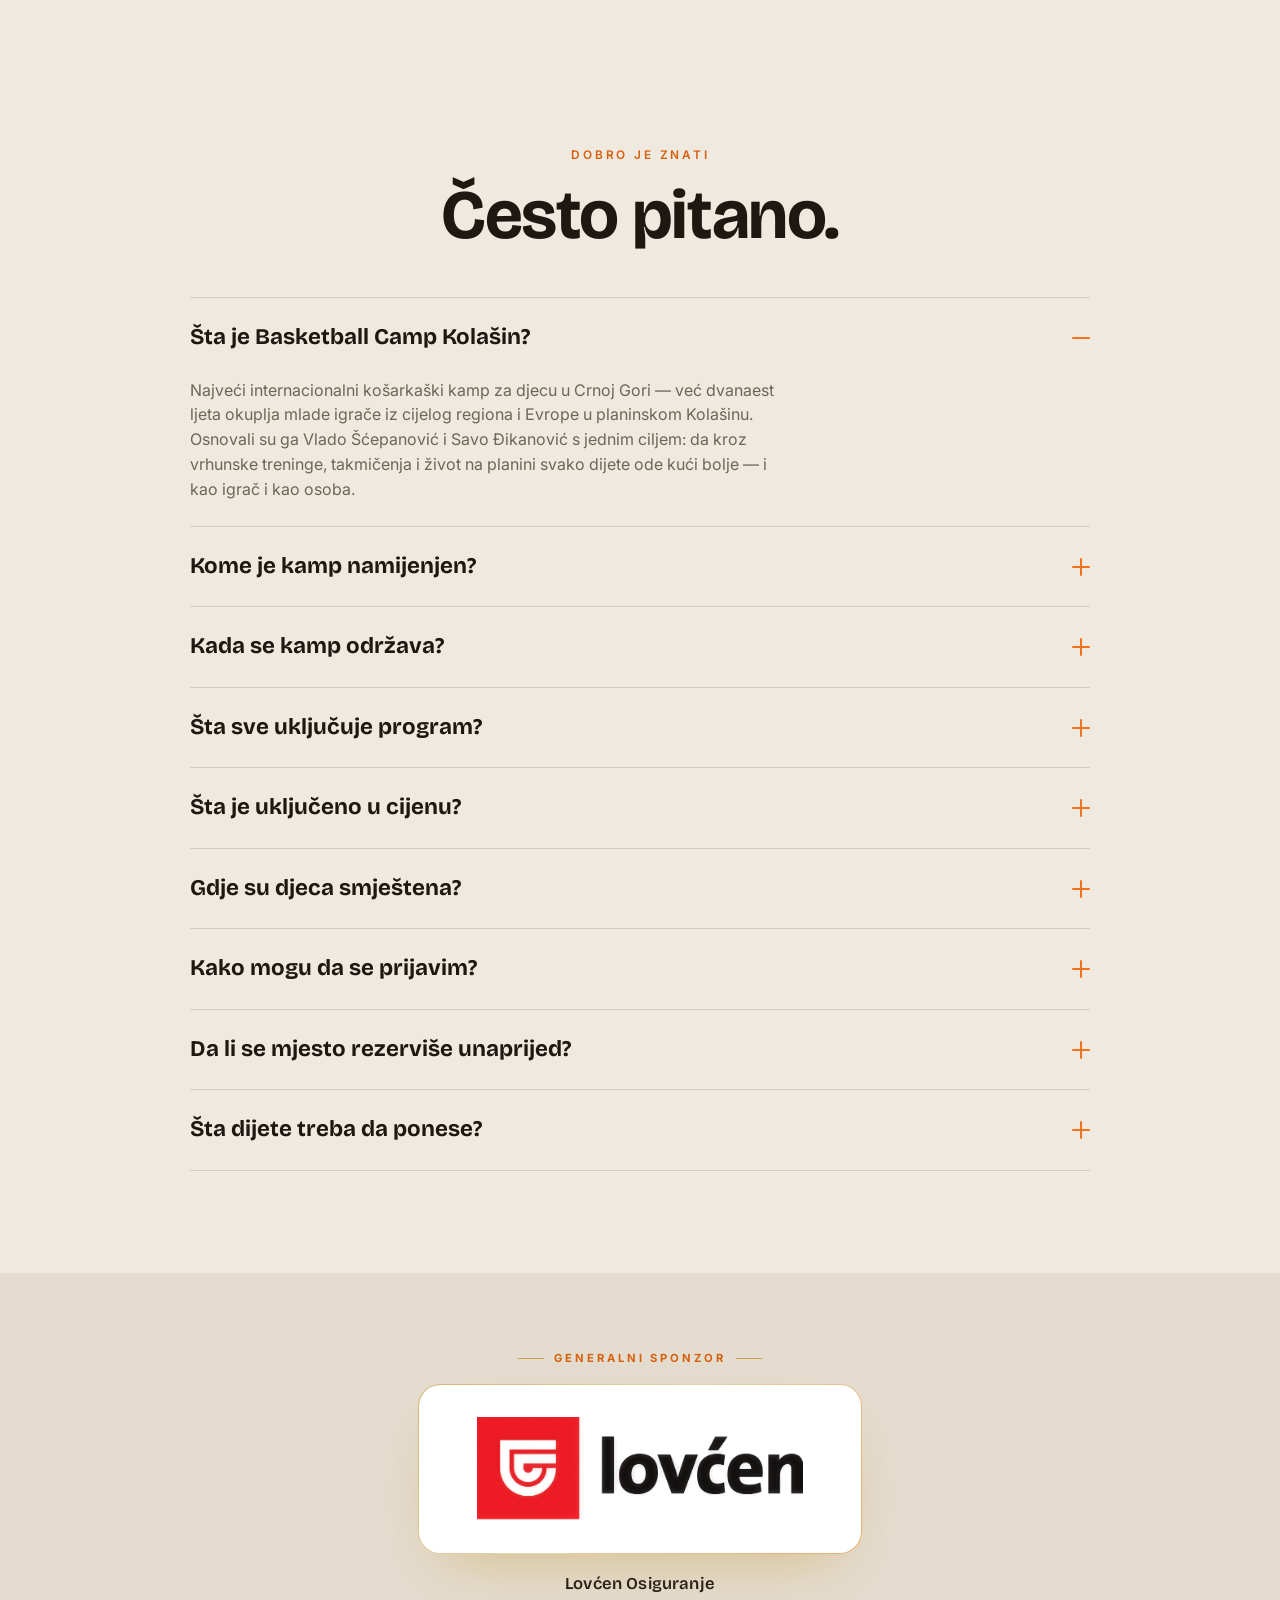
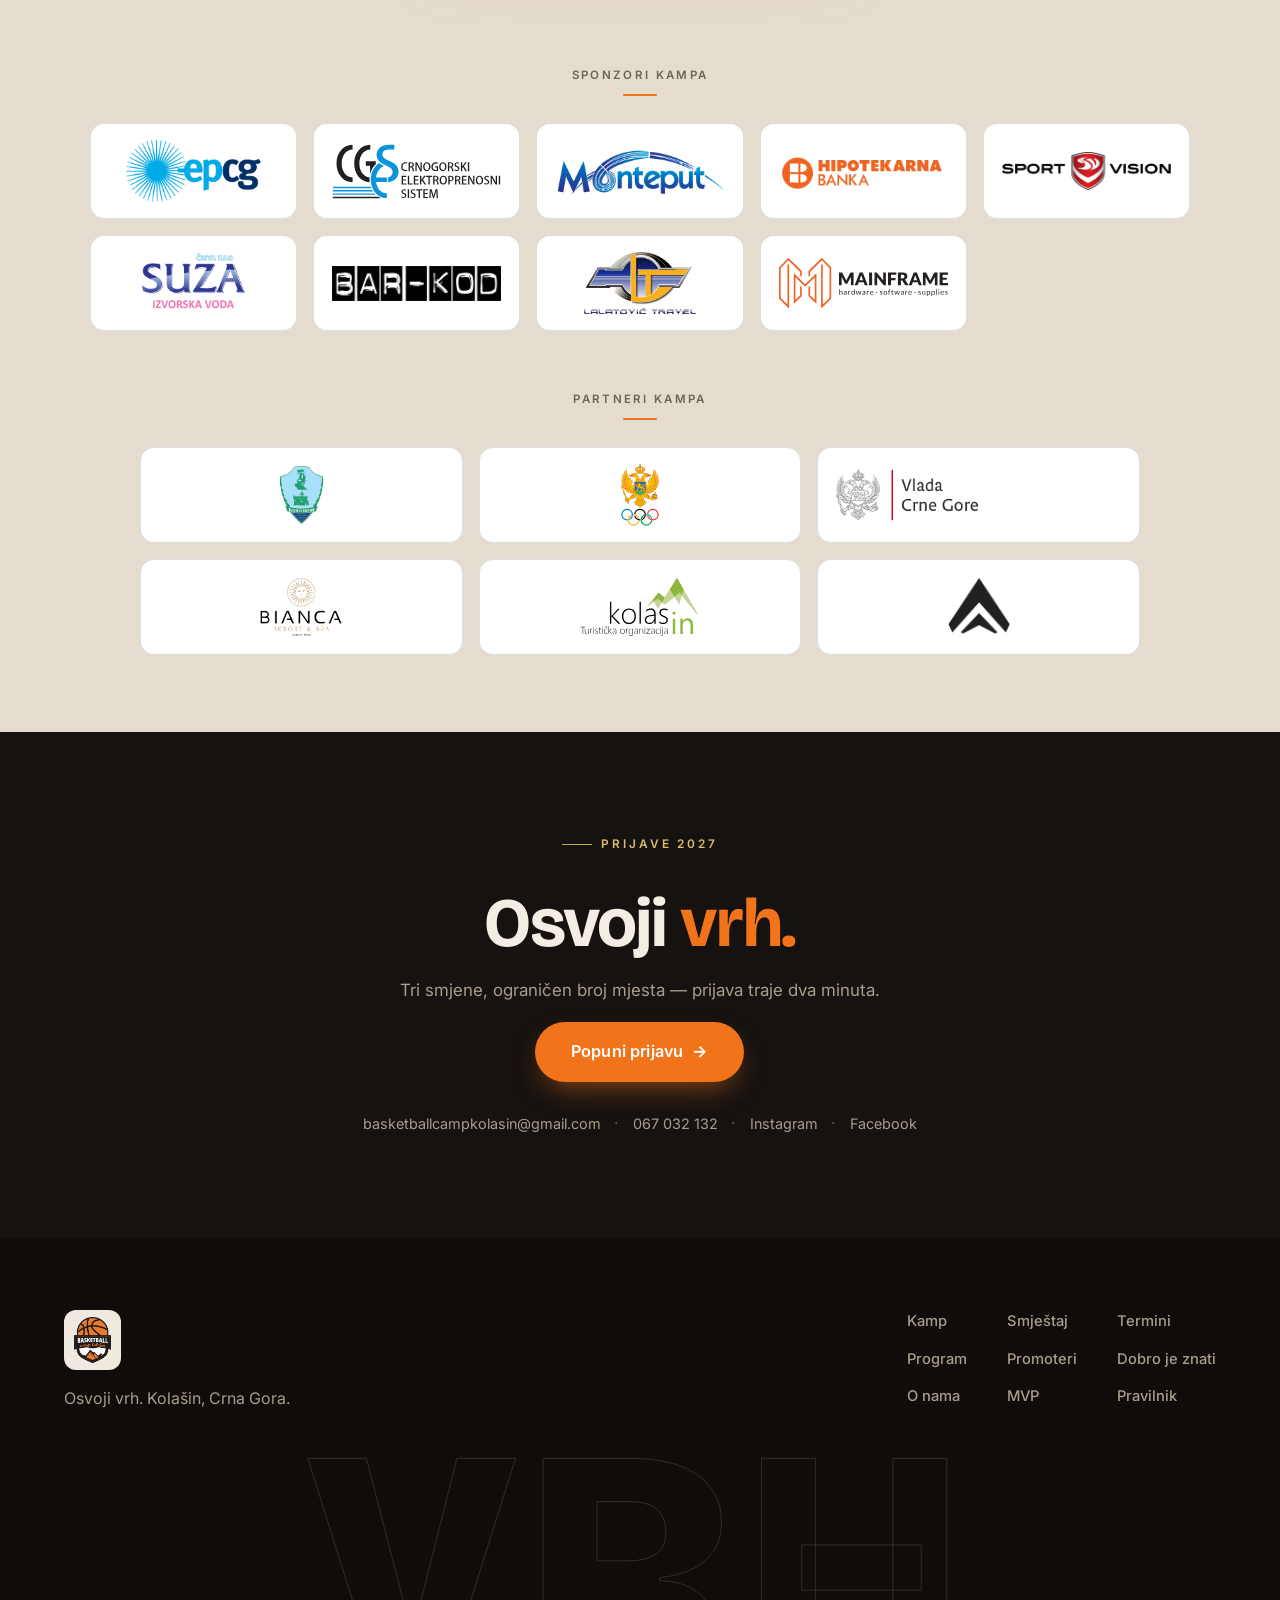
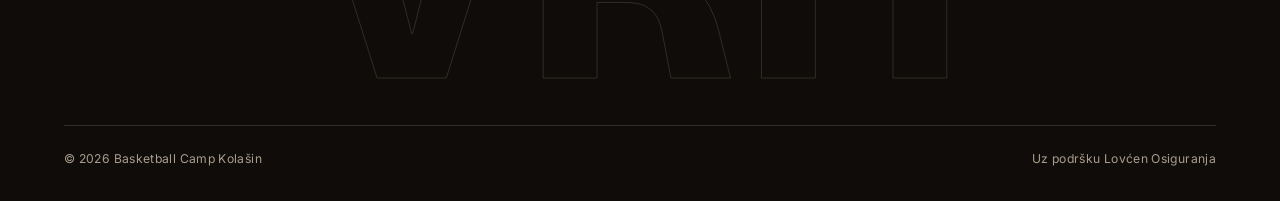
==== commit e25d09bd: "About page: founder cards open the same profile modal as homepage Extract the founders' modal (data " ====
--- a/index.html
+++ b/index.html
@@ -441,81 +441,6 @@
 <script src="https://cdn.jsdelivr.net/npm/@studio-freight/lenis@1.0.42/dist/lenis.min.js"></script>
 <script src="js/i18n.js"></script>
 <script src="js/main.js"></script>
-<script>
-/* ===================== FOUNDER EXTENDED-INFO MODAL ===================== */
-(function(){
-  "use strict";
-  var RM=window.matchMedia("(prefers-reduced-motion: reduce)").matches;
-  var hasGSAP=typeof window.gsap!=="undefined";
-  var $=function(s){return document.querySelector(s);};
-  var F=[
-    { img:"assets/img/coach1.webp", name:"Vlado Šćepanović",
-      role_me:"Osnivač · Bivši reprezentativac", role_en:"Founder · Former international",
-      sub_me:"Bek šuter · 1,97 m · 1975, Kolašin", sub_en:"Shooting guard · 1.97 m · b. 1975, Kolašin",
-      meta_me:["Budućnost Podgorica","Partizan · Panathinaikos","Reprezentacija SRJ / Crne Gore"],
-      meta_en:["Budućnost Podgorica","Partizan · Panathinaikos","FR Yugoslavia / Montenegro NT"],
-      h_me:["Zlato na Svjetskom prvenstvu 1998. (Atina) sa SR Jugoslavijom","Zlato na Evrobasketu 2001. i bronza 1999.","Olimpijac 2000. i 2004.","Prvi kapiten reprezentacije Crne Gore (2006)","Dva prvenstva i dva kupa Jugoslavije sa Budućnošću","Kao trener vodio Budućnost (2016) i Partizan (2020/21)"],
-      h_en:["Gold at the 1998 FIBA World Championship in Athens with FR Yugoslavia","Gold at EuroBasket 2001 and bronze in 1999","Olympian in 2000 and 2004","First-ever captain of the Montenegro national team (2006)","Two Yugoslav championships and two cups with Budućnost","As a coach led Budućnost (2016) and Partizan (2020/21)"],
-      b_me:"Vlado Šćepanović jedan je od osnivača kampa i jedno od najvećih imena crnogorske košarke. Kao reprezentativac SR Jugoslavije osvojio je zlato na Svjetskom prvenstvu 1998. i na Evropskom prvenstvu 2001, a karijeru je gradio u Budućnosti, Partizanu, grčkom Panathinaikosu i PAOK-u te u španskim klubovima. Bio je i prvi kapiten reprezentacije Crne Gore od njenog osnivanja 2006. godine. Nakon igračke karijere posvetio se trenerskom poslu, vodeći Budućnost i Partizan.",
-      b_en:"Vlado Šćepanović is a co-founder of the camp and one of the biggest names in Montenegrin basketball. Playing for FR Yugoslavia he won gold at the 1998 FIBA World Championship and at EuroBasket 2001, building his career at Budućnost, Partizan, Greece's Panathinaikos and PAOK, and clubs in Spain. He was also the first-ever captain of the Montenegro national team after its founding in 2006. Following his playing days he turned to coaching, leading Budućnost and Partizan." },
-    { img:"assets/img/coach2.webp", name:"Savo Đikanović",
-      role_me:"Osnivač · Direktor", role_en:"Founder · Director",
-      sub_me:"Centar · 211 cm · 28.02.1975, Podgorica", sub_en:"Center · 211 cm · b. 28 Feb 1975, Podgorica",
-      meta_me:["Škola Budućnosti","Evroliga · Olympiacos","Karijera u 6 zemalja"],
-      meta_en:["Budućnost academy","EuroLeague · Olympiacos","A career in 6 countries"],
-      h_me:["Prvak ABA (Jadranske) lige 2004/05 sa Hemofarmom","Kup SR Jugoslavije 1996. sa Budućnošću","Prvak Kipra 2011/12 sa ETHA Engomisom","Igrao Evroligu za Olympiacos i stigao do finala grčkog prvenstva","Najbolji skakač Prve lige SR Jugoslavije 2001/02","Suosnivač i organizator Basket kampa Kolašin"],
-      h_en:["ABA (Adriatic) League champion 2004/05 with Hemofarm","FR Yugoslavia Cup winner 1996 with Budućnost","Cypriot League champion 2011/12 with ETHA Engomis","Played EuroLeague for Olympiacos and reached the Greek League final","Top rebounder of the FR Yugoslavia First League 2001/02","Co-founder and organizer of Basket Camp Kolašin"],
-      b_me:"Savo Đikanović (1975, Podgorica) centar je visok 211 cm i dijete škole košarke podgoričke Budućnosti, sa kojom je 1996. osvojio Kup SR Jugoslavije. Karijeru je gradio širom Evrope — u dresu Olympiacosa igrao je Evroligu i stigao do finala grčkog prvenstva, sa Hemofarmom je osvojio ABA (Jadransku) ligu 2005, a sa ETHA Engomisom titulu prvaka Kipra 2012. Danas to iskustvo prenosi mladima kao jedan od osnivača i organizatora Basket kampa Kolašin.",
-      b_en:"Savo Đikanović (b. 1975, Podgorica) is a 211 cm (6'11\") center and a product of Budućnost Podgorica's famed youth school, winning the FR Yugoslavia Cup with the club in 1996. He built his career across Europe — playing EuroLeague for Olympiacos and reaching the Greek League final, winning the ABA (Adriatic) League with Hemofarm in 2005 and the Cypriot title with ETHA Engomis in 2012. Today he passes that experience on to the next generation as a co-founder and organizer of Basket Camp Kolašin." }
-  ];
-  function lang(){ return document.documentElement.getAttribute("data-lang")==="en"?"en":"me"; }
-  var open=-1;
-  function fill(i){
-    var p=F[i]; if(!p) return; var en=lang()==="en";
-    $("#fmImg").src=p.img; $("#fmImg").alt=p.name;
-    $("#fmNo").textContent=("0"+(i+1)).slice(-2);
-    $("#fmRole").textContent=en?p.role_en:p.role_me;
-    $("#fmName").textContent=p.name;
-    $("#fmSub").textContent=en?p.sub_en:p.sub_me;
-    $("#fmMeta").innerHTML=(en?p.meta_en:p.meta_me).map(function(m){return "<span>"+m+"</span>";}).join("");
-    $("#fmHl").innerHTML=(en?p.h_en:p.h_me).map(function(h){return "<li>"+h+"</li>";}).join("");
-    $("#fmBio").textContent=en?p.b_en:p.b_me;
-    $("#fmCount").textContent=("0"+(i+1)).slice(-2)+" / "+("0"+F.length).slice(-2);
-  }
-  function show(i){
-    var m=$("#fmodal"); if(!m) return; open=i; fill(i);
-    m.classList.add("open"); m.setAttribute("aria-hidden","false");
-    document.body.classList.add("lock"); if(window.lenis) window.lenis.stop();
-    if(hasGSAP&&!RM){
-      gsap.killTweensOf(["#fmVeil","#fmPanel"]);
-      gsap.fromTo("#fmVeil",{opacity:0},{opacity:1,duration:.4,ease:"power2.out"});
-      gsap.fromTo("#fmPanel",{opacity:0,y:30,scale:.96},{opacity:1,y:0,scale:1,duration:.65,ease:"power3.out"});
-      gsap.fromTo("#fmodal .fmodal__body > *",{opacity:0,y:18},{opacity:1,y:0,duration:.6,ease:"power3.out",stagger:.05,delay:.12});
-    } else { $("#fmVeil").style.opacity=1; }
-    setTimeout(function(){ m.classList.add("show"); },30);
-  }
-  function close(){
-    var m=$("#fmodal"); if(!m||open<0) return;
-    var done=function(){ m.classList.remove("open","show"); m.setAttribute("aria-hidden","true"); open=-1; document.body.classList.remove("lock"); if(window.lenis) window.lenis.start(); };
-    if(hasGSAP&&!RM){ gsap.to("#fmPanel",{opacity:0,y:24,scale:.97,duration:.35,ease:"power2.in"}); gsap.to("#fmVeil",{opacity:0,duration:.4,ease:"power2.in",onComplete:done}); }
-    else done();
-  }
-  function step(d){ if(open<0) return; var i=(open+d+F.length)%F.length; open=i; fill(i);
-    if(hasGSAP&&!RM){ gsap.fromTo("#fmPanel",{x:d*32,opacity:.5},{x:0,opacity:1,duration:.45,ease:"power3.out"}); gsap.fromTo("#fmodal .fmodal__body > *",{opacity:0,y:12},{opacity:1,y:0,duration:.5,ease:"power3.out",stagger:.03}); } }
-  document.addEventListener("DOMContentLoaded",function(){
-    Array.prototype.forEach.call(document.querySelectorAll(".cc[data-f]"),function(card){
-      var i=parseInt(card.getAttribute("data-f"),10);
-      card.addEventListener("click",function(){ show(i); });
-      card.addEventListener("keydown",function(e){ if(e.key==="Enter"||e.key===" "){ e.preventDefault(); show(i); } });
-    });
-    var x=$("#fmX"); if(x) x.addEventListener("click",close);
-    var v=$("#fmVeil"); if(v) v.addEventListener("click",close);
-    var pv=$("#fmPrev"); if(pv) pv.addEventListener("click",function(){ step(-1); });
-    var nx=$("#fmNext"); if(nx) nx.addEventListener("click",function(){ step(1); });
-    document.addEventListener("keydown",function(e){ if(open<0) return; if(e.key==="Escape") close(); else if(e.key==="ArrowLeft") step(-1); else if(e.key==="ArrowRight") step(1); });
-    window.addEventListener("langchange",function(){ if(open>=0) fill(open); });
-  });
-})();
-</script>
+<script src="js/founders.js"></script>
 </body>
 </html>
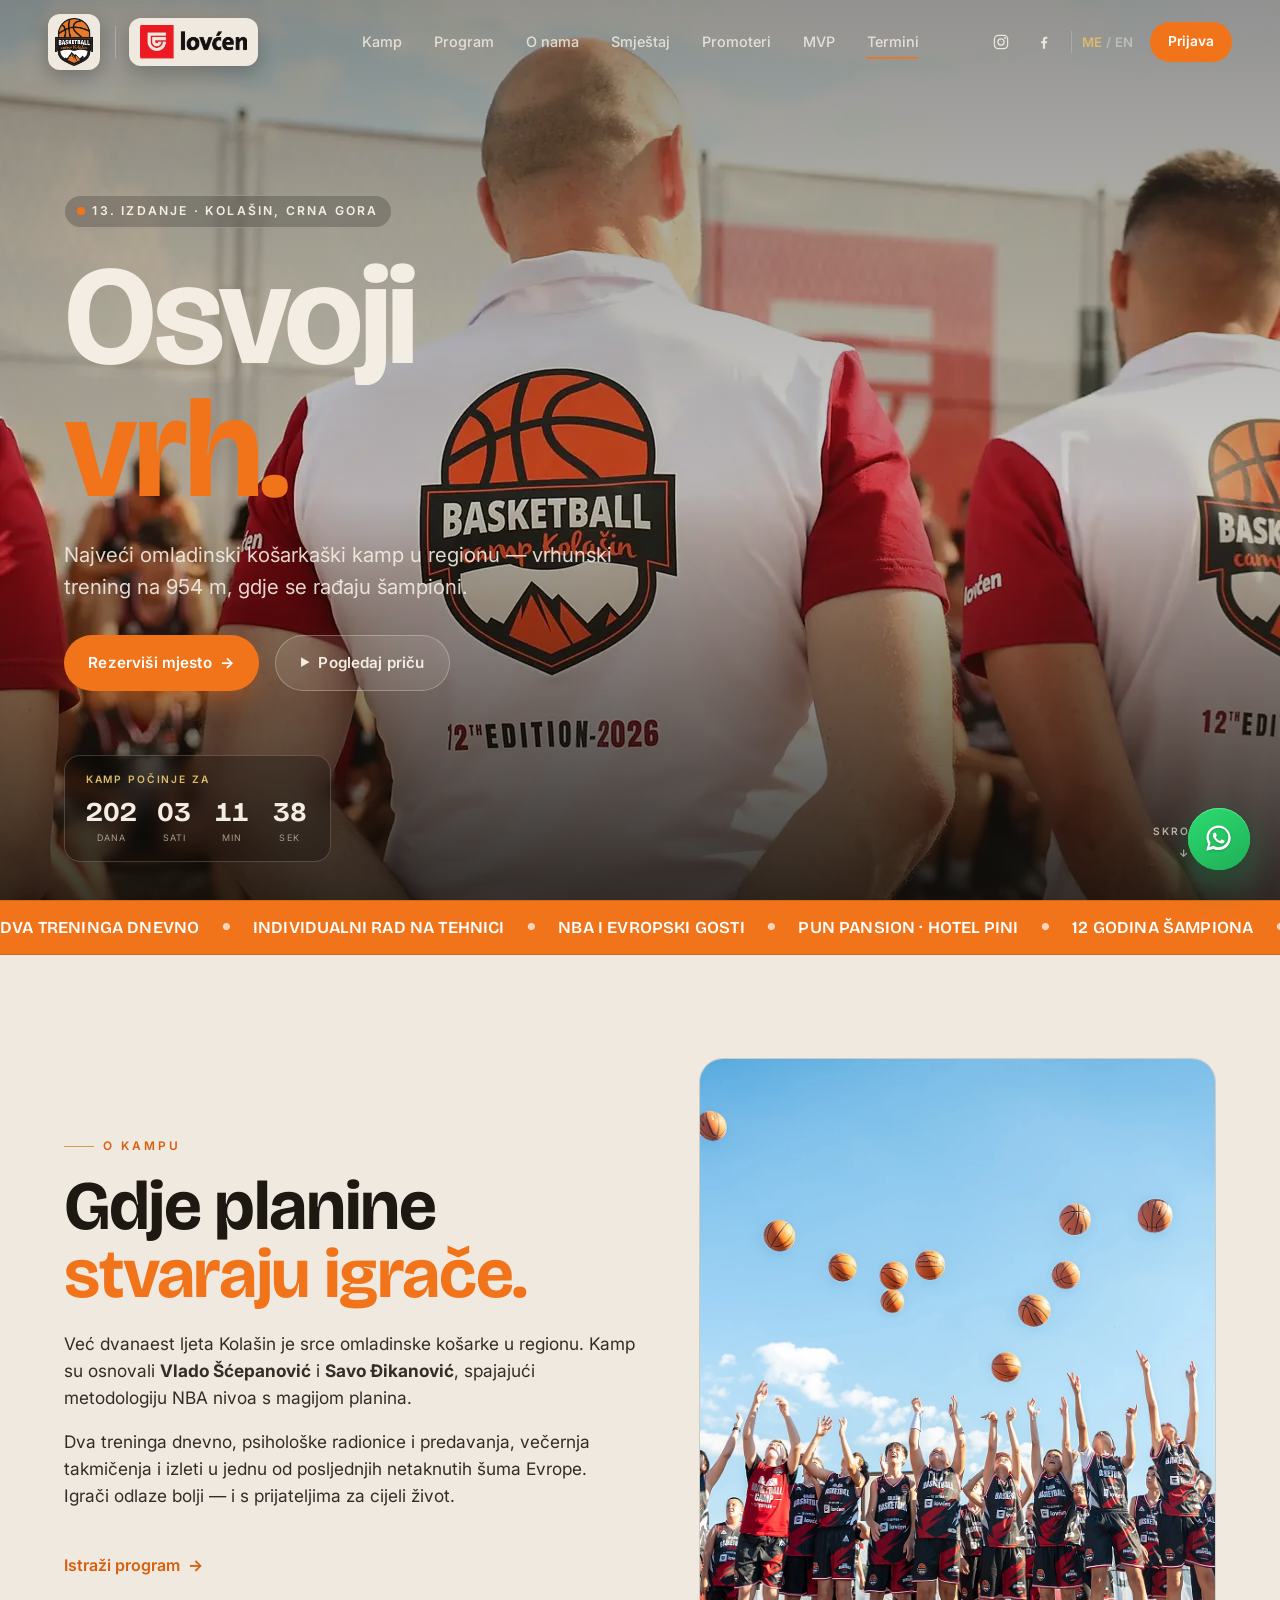
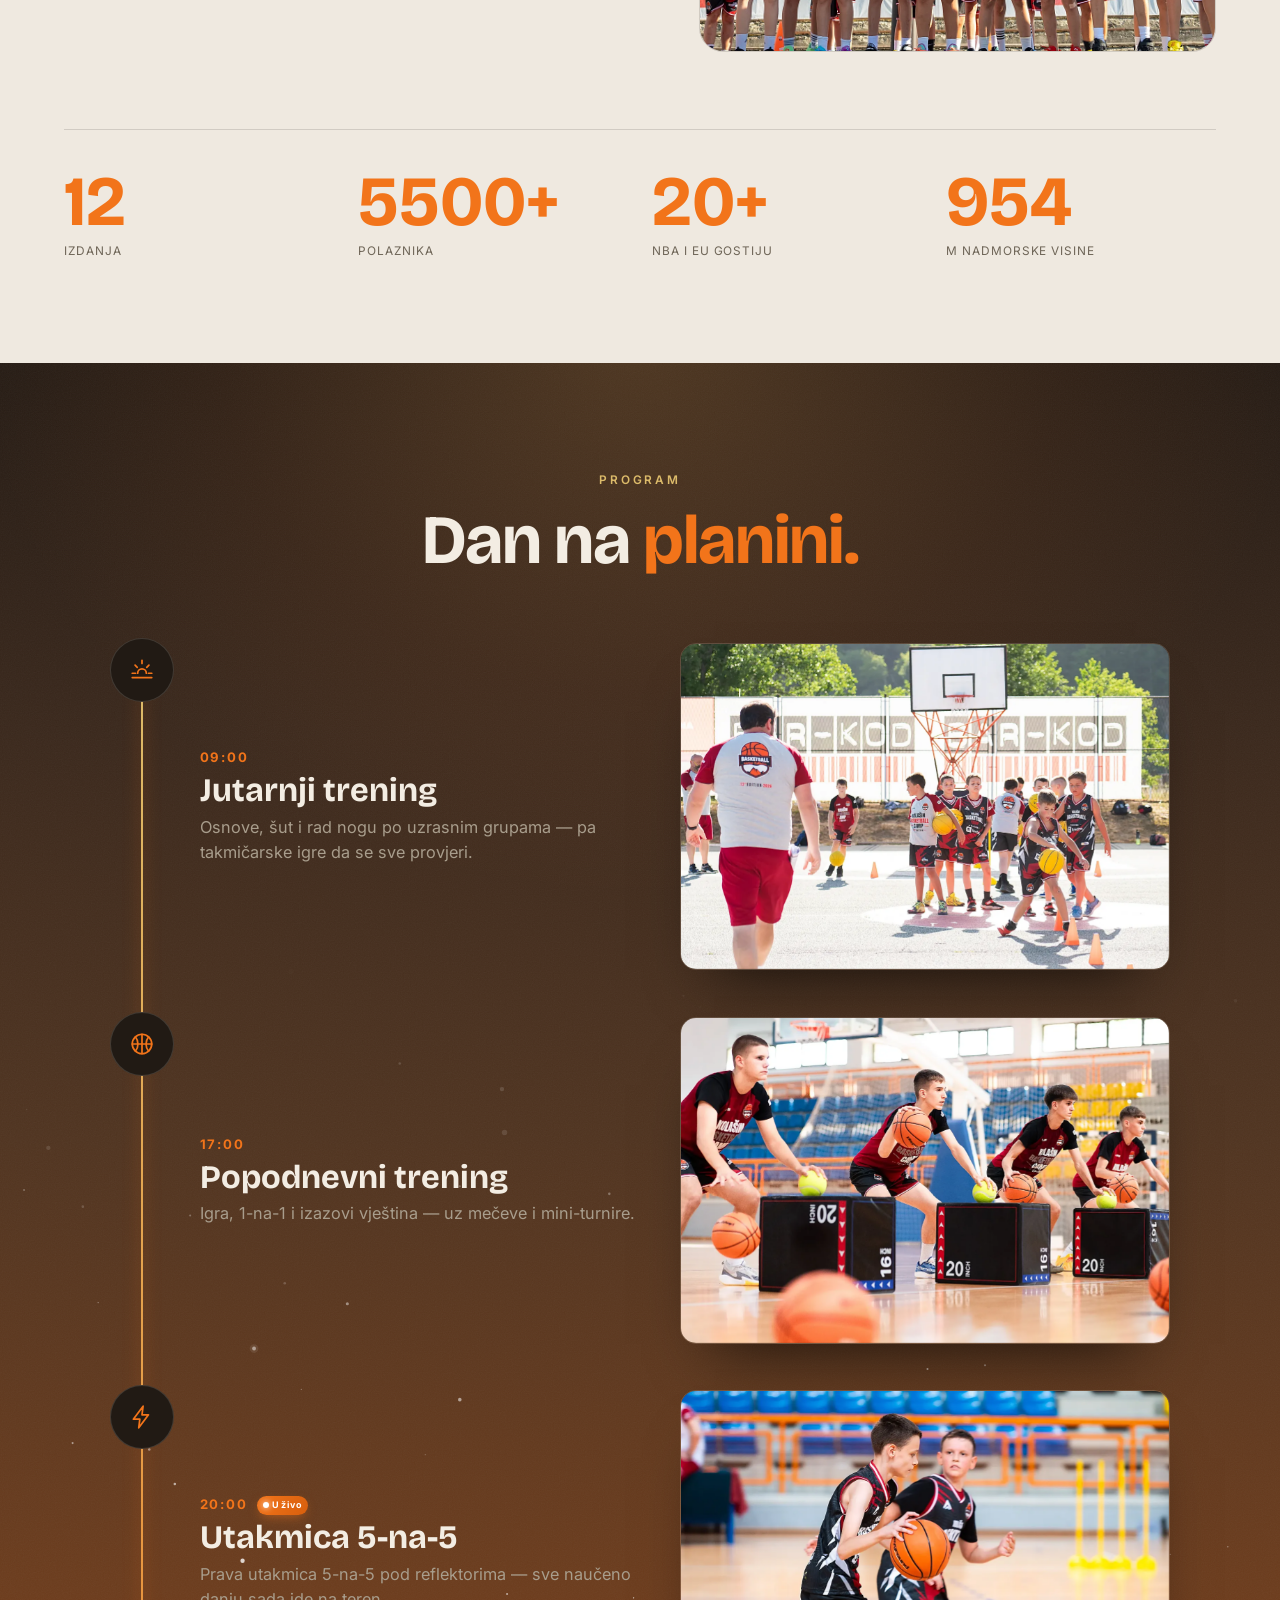
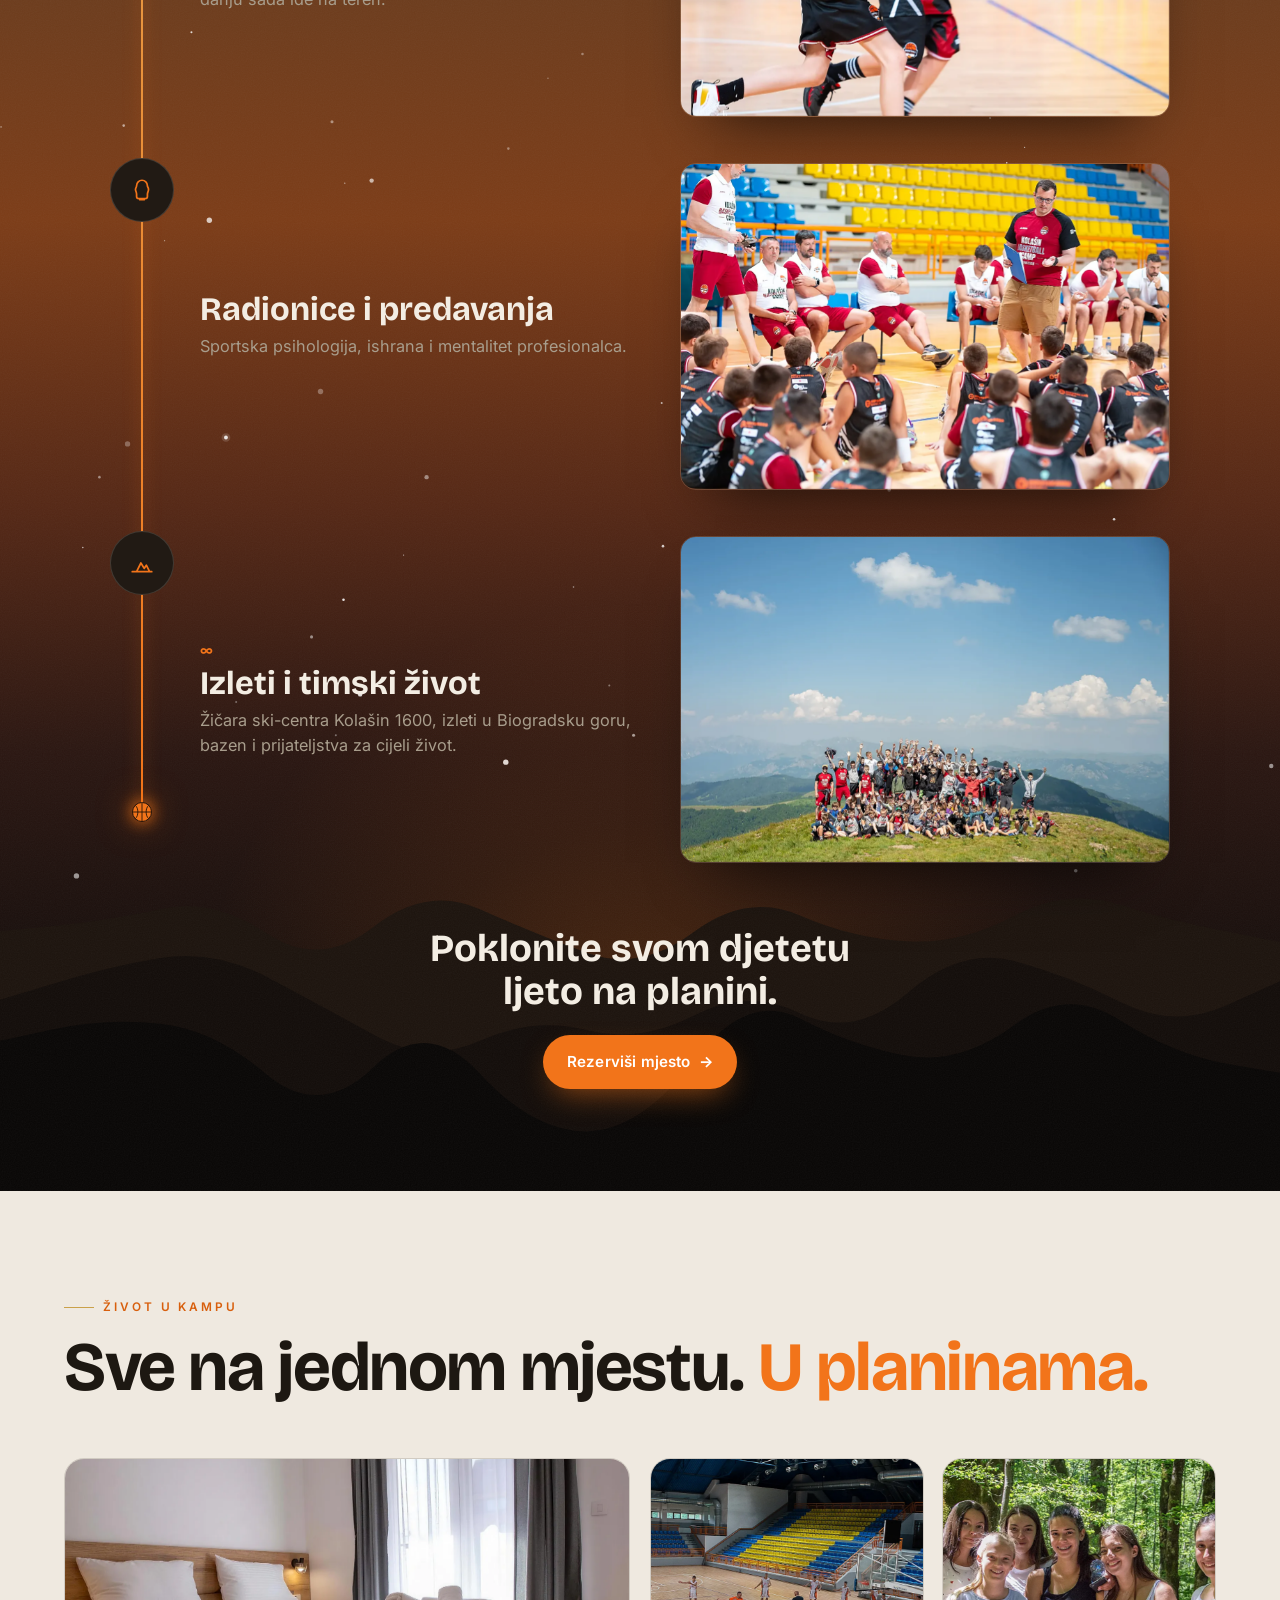
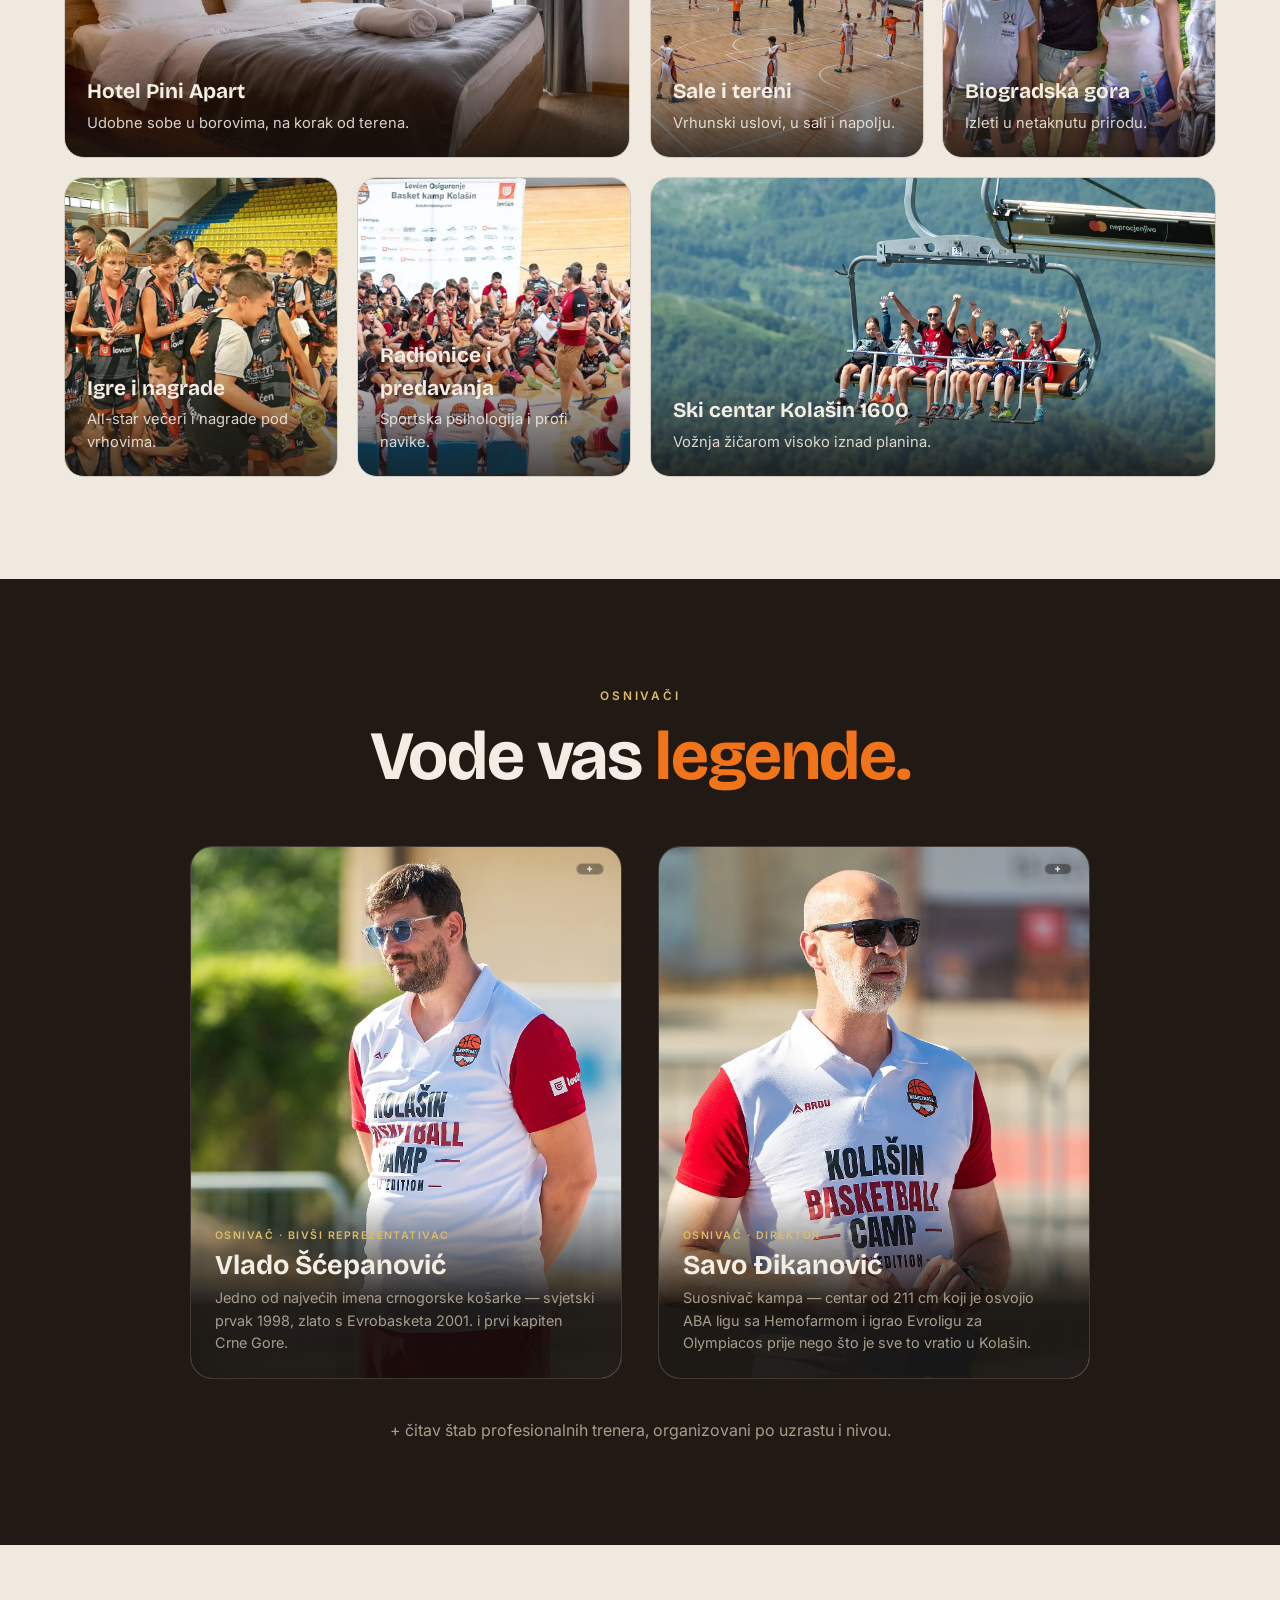
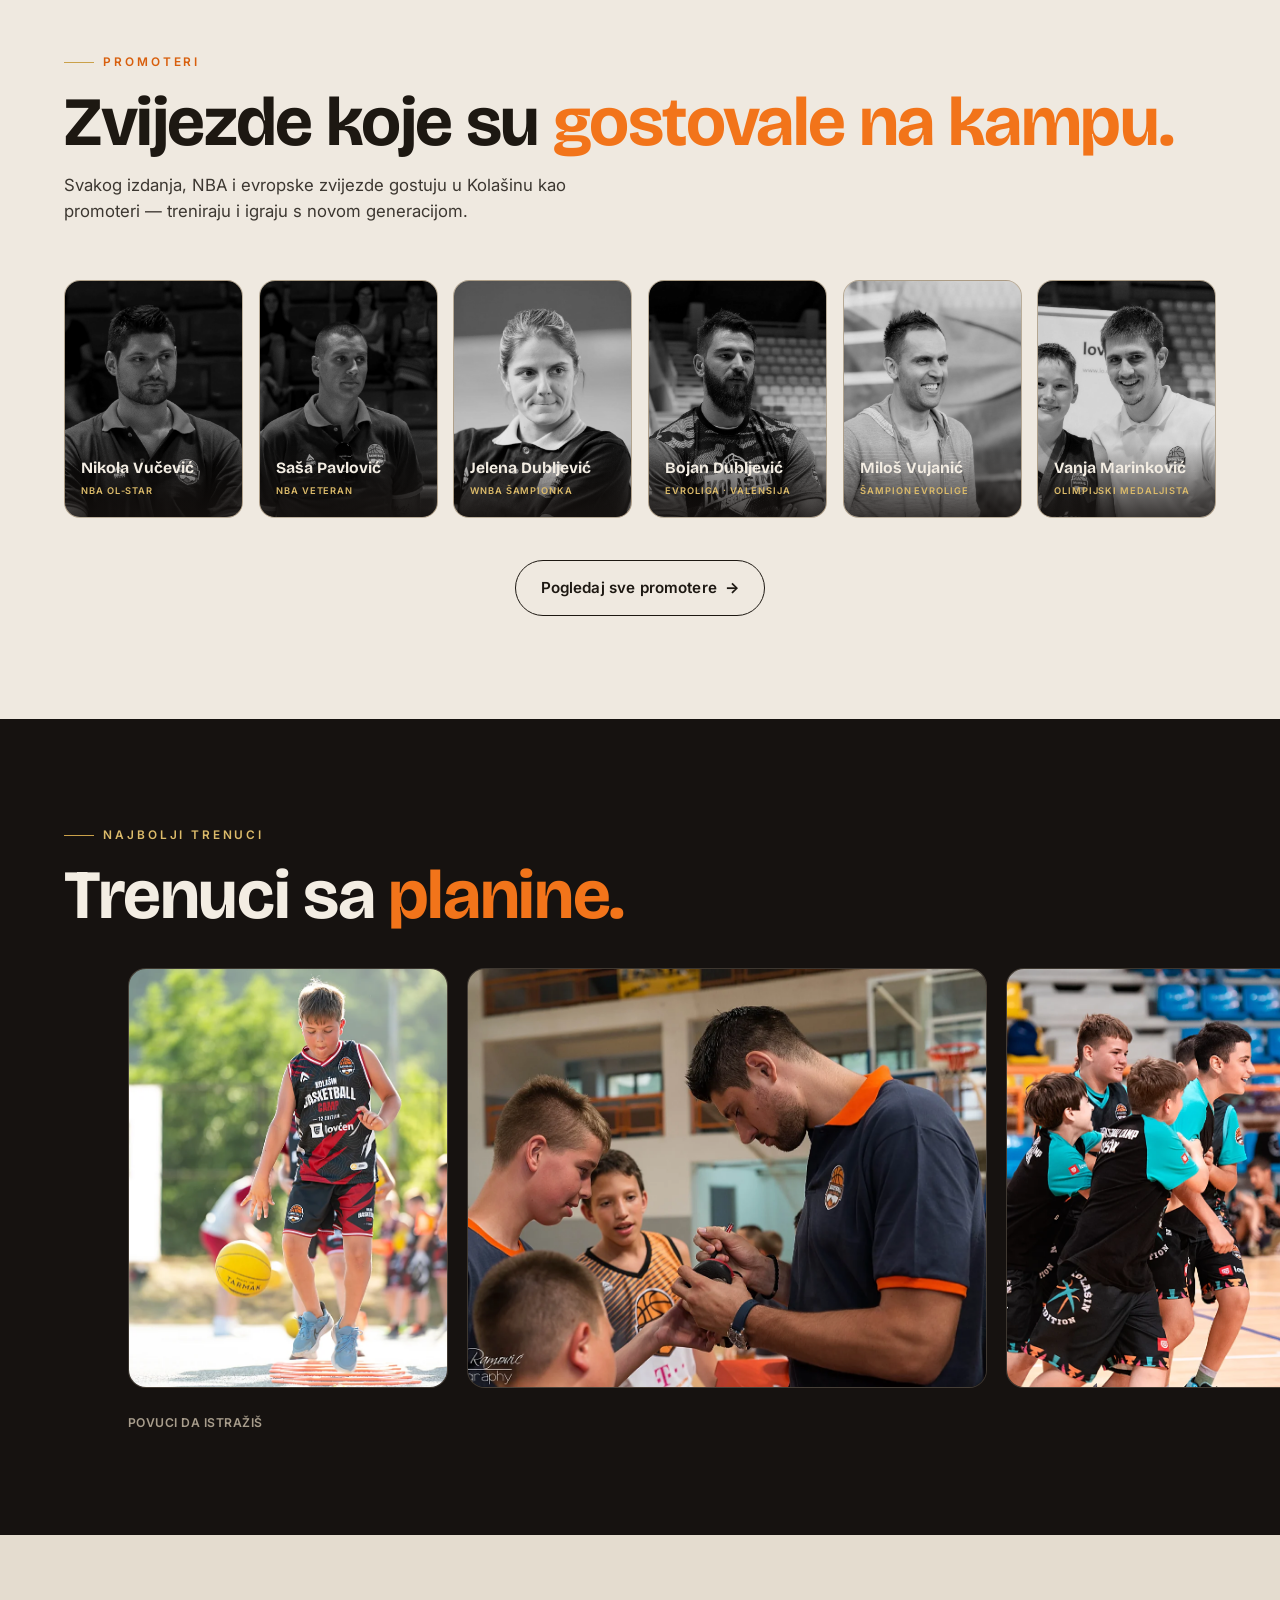
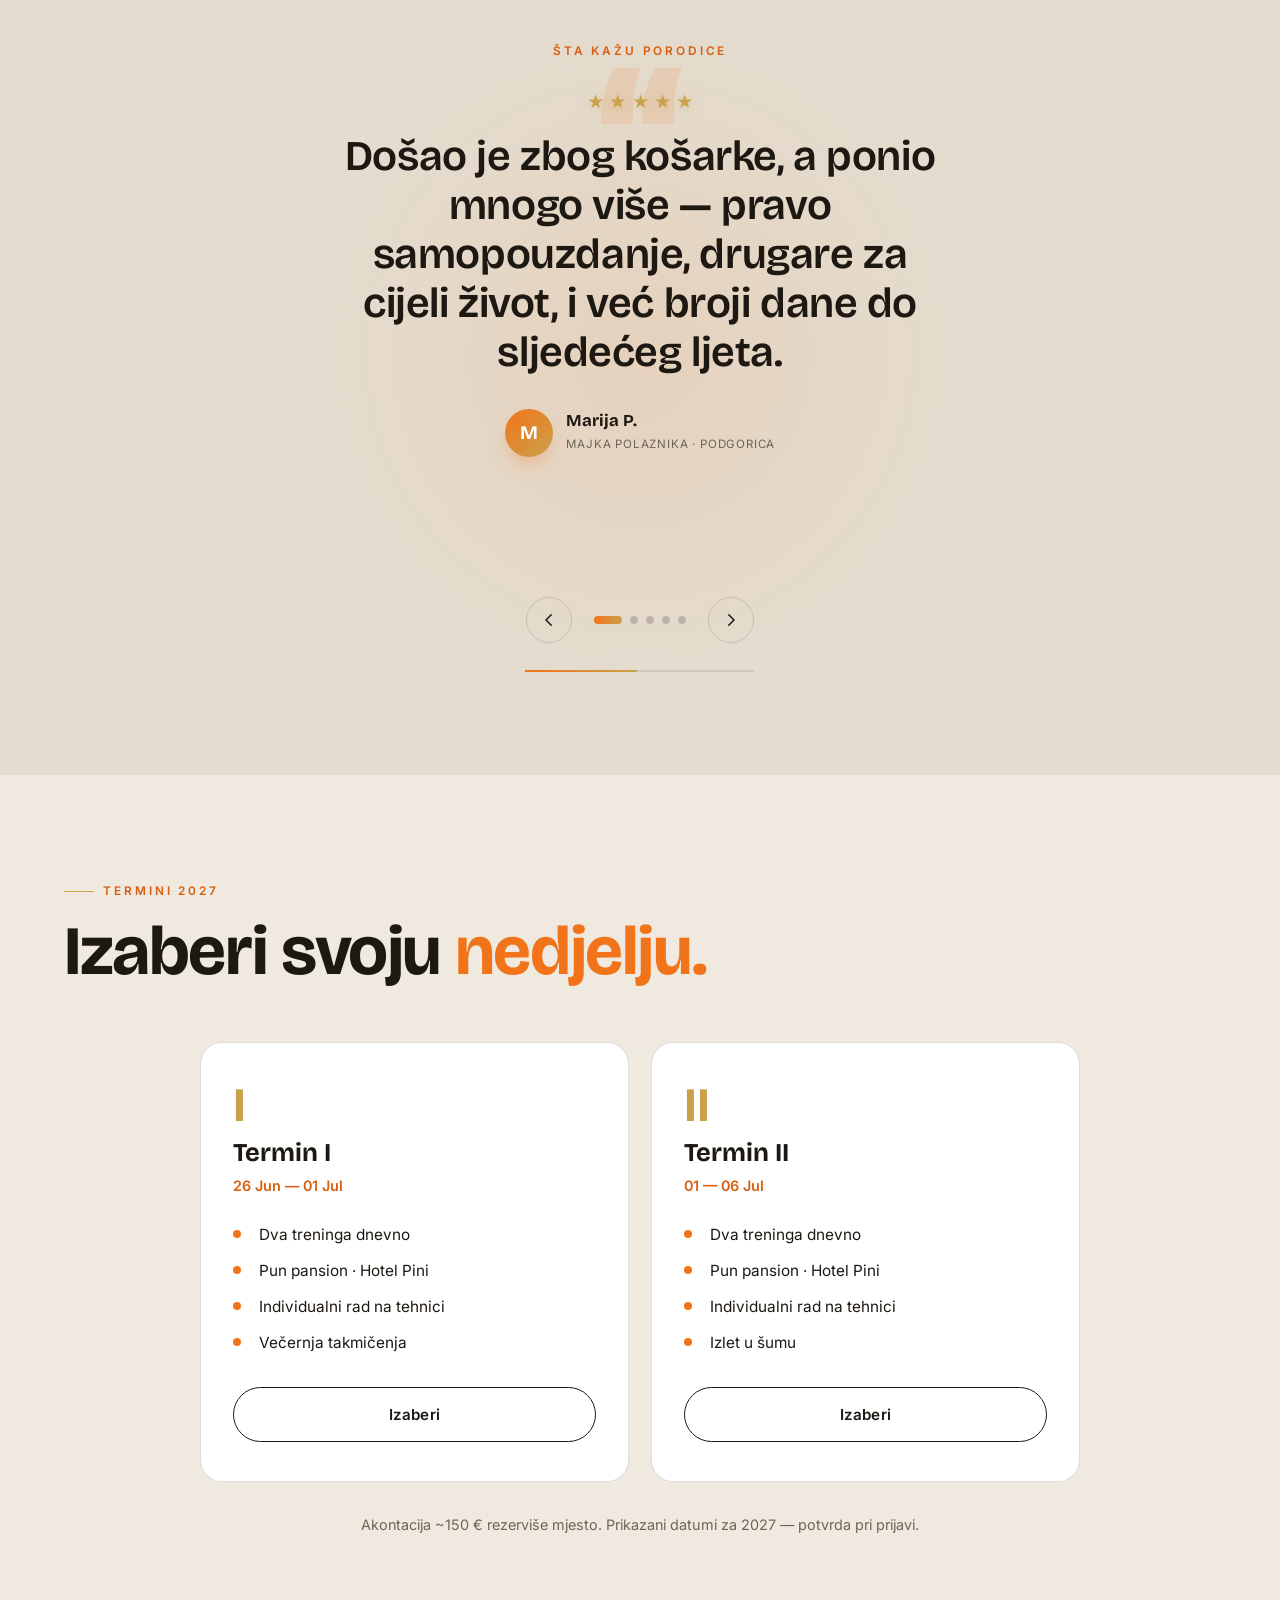
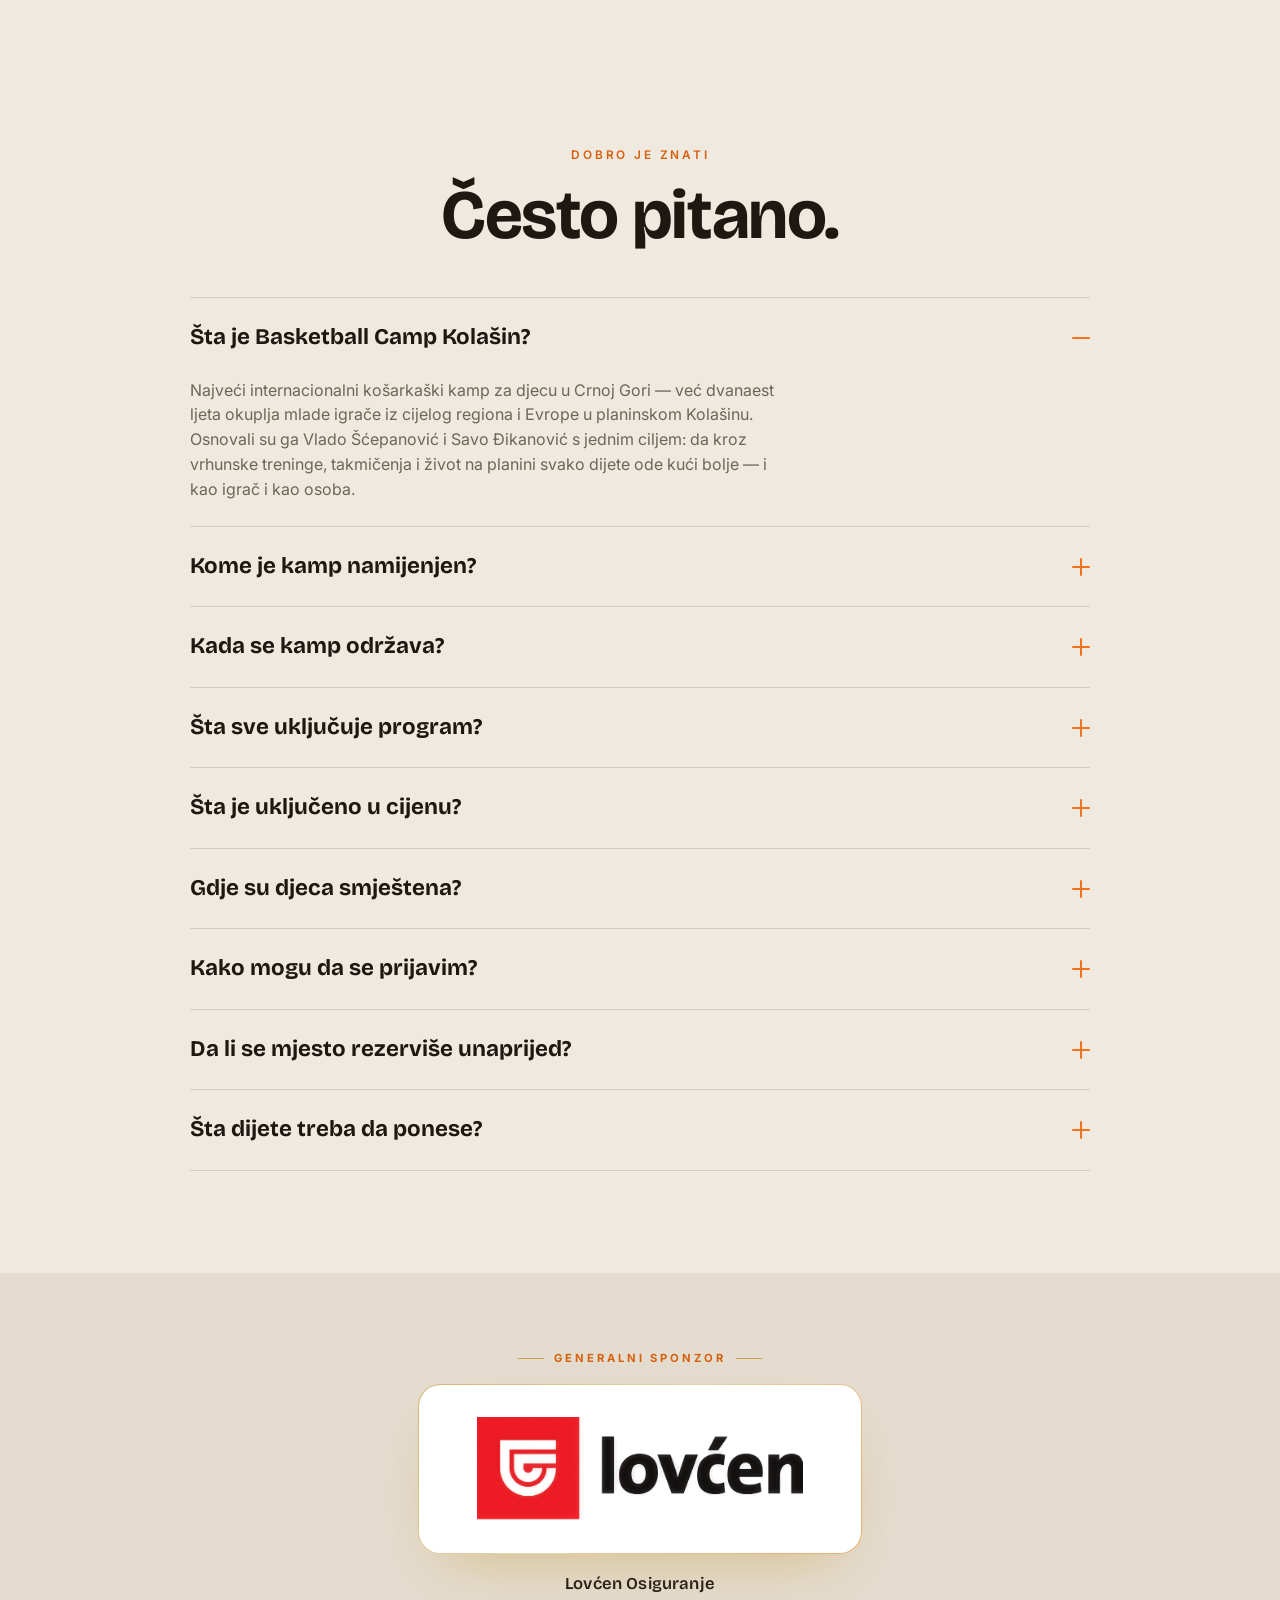
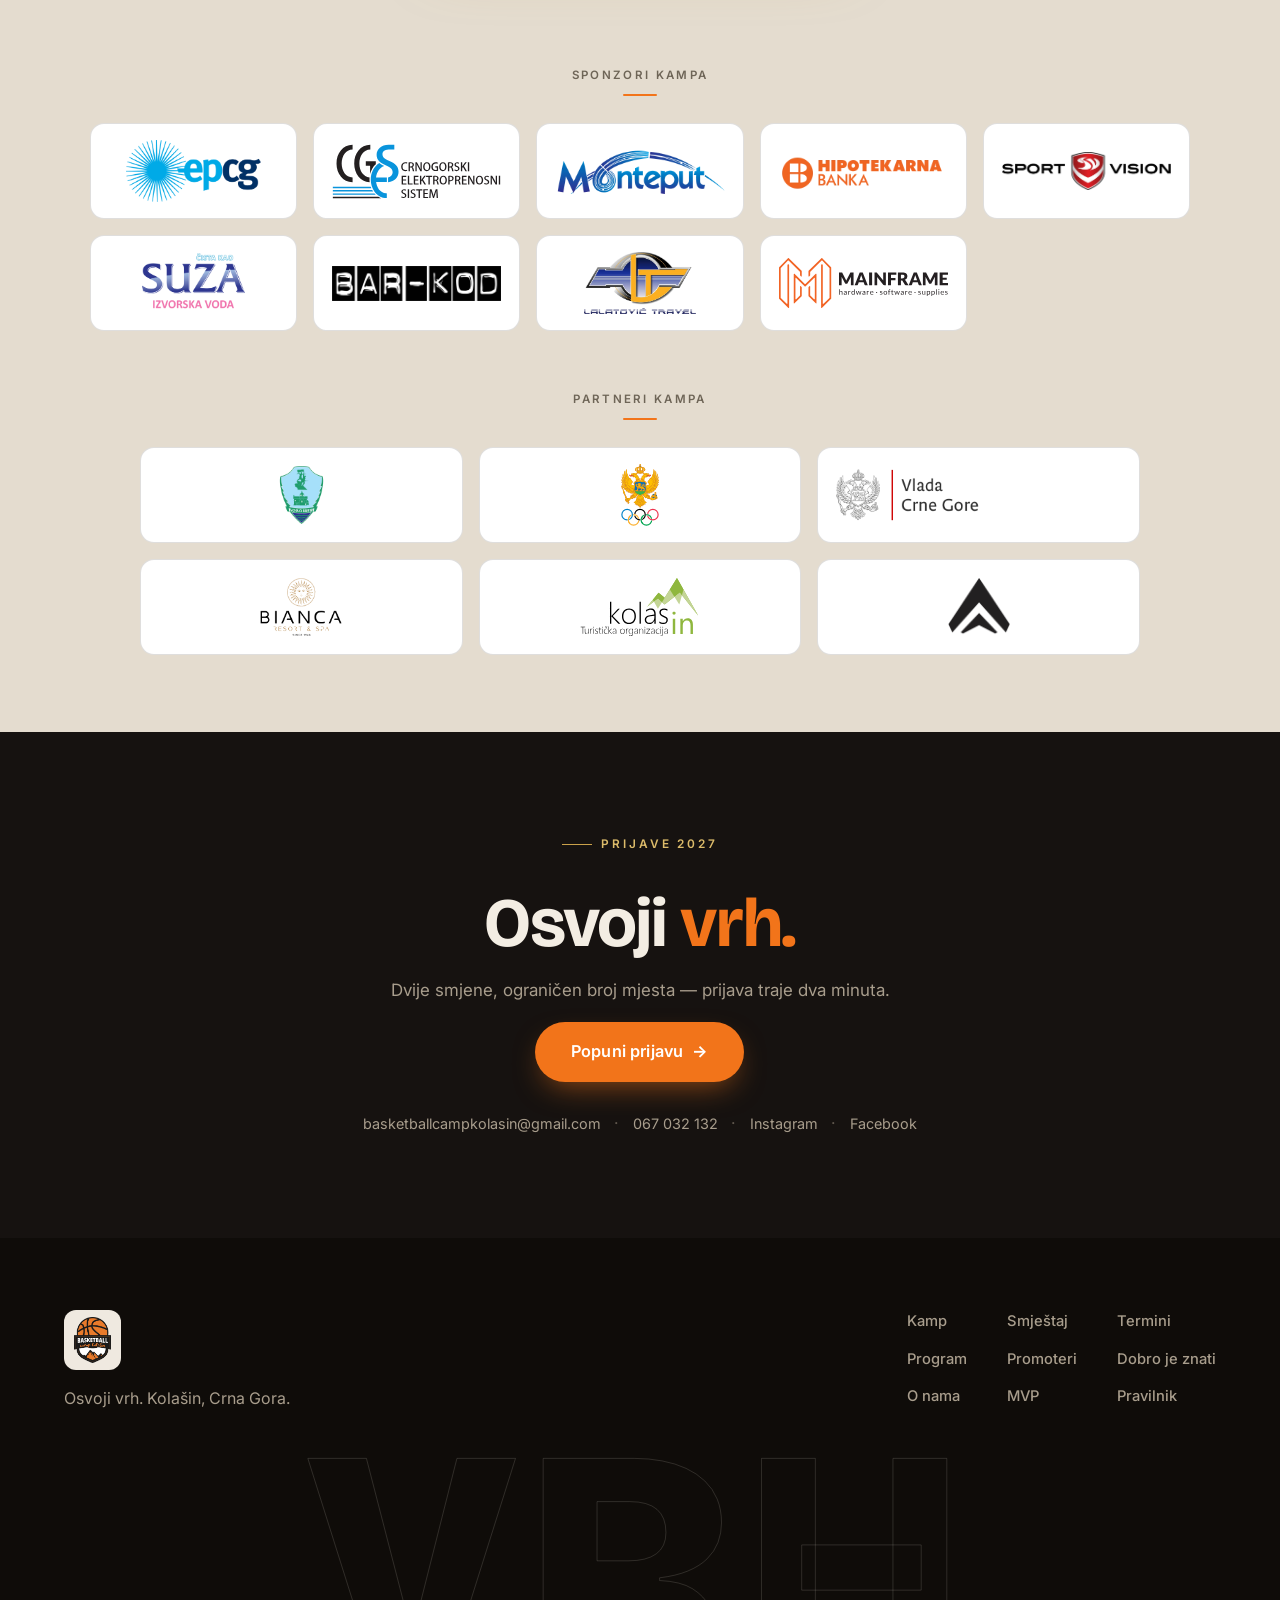
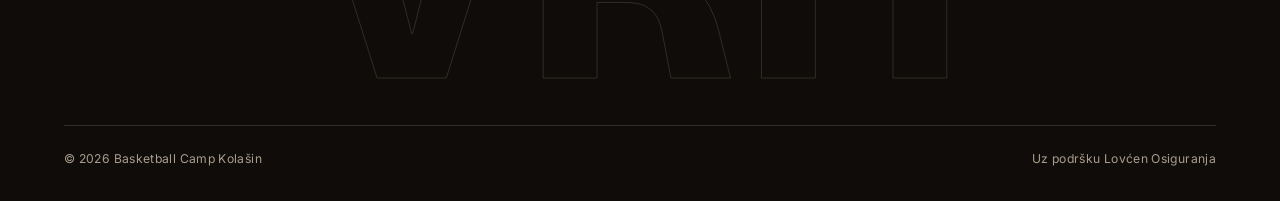
==== commit 68c67ddc: "Remove Session III (Skills & Shooting) from site, registration and backend Camp runs two sessions in" ====
--- a/index.html
+++ b/index.html
@@ -299,7 +299,6 @@
   <div class="se__grid">
     <article class="se__card reveal-up"><span class="se__no">I</span><h3 data-i18n="se.p1">Session I</h3><p class="se__date">26 Jun — 01 Jul</p><ul><li data-i18n="se.i.train">Two trainings daily</li><li data-i18n="se.i.board">Full board · Hotel Pini</li><li data-i18n="se.i.skill">Individual skill work</li><li data-i18n="se.i.games">Evening competitions</li></ul><a class="btn btn--ghost se__btn" href="prijava.html?smjena=1" data-i18n="se.choose">Choose</a></article>
     <article class="se__card reveal-up"><span class="se__no">II</span><h3 data-i18n="se.p2">Session II</h3><p class="se__date">01 — 06 Jul</p><ul><li data-i18n="se.i.train">Two trainings daily</li><li data-i18n="se.i.board">Full board · Hotel Pini</li><li data-i18n="se.i.skill">Individual skill work</li><li data-i18n="se.i.exc">Forest excursion</li></ul><a class="btn btn--ghost se__btn" href="prijava.html?smjena=2" data-i18n="se.choose">Choose</a></article>
-    <article class="se__card reveal-up"><span class="se__no">III</span><h3 data-i18n="se.p3">Skills &amp; Shooting</h3><p class="se__date">06 — 11 Jul</p><ul><li data-i18n="se.i.shoot">Shooting specialisation</li><li data-i18n="se.i.board">Full board · Hotel Pini</li><li data-i18n="se.i.skill">Individual skill work</li><li data-i18n="se.i.contest">Shooting contests</li></ul><a class="btn btn--ghost se__btn" href="prijava.html?smjena=3" data-i18n="se.choose">Choose</a></article>
   </div>
   <p class="se__note reveal-up" data-i18n="se.note">A deposit of ~€150 reserves your place. 2027 dates shown — confirmed on registration.</p>
 </section>
@@ -310,7 +309,7 @@
   <div class="fq__list">
     <details class="fq__i reveal-up" open><summary><span data-i18n="fq.q1">What is Basketball Camp Kolašin?</span><i></i></summary><p data-i18n="fq.a1">The largest international youth basketball camp in Montenegro — for twelve summers it has brought kids from across the region and Europe to the mountain town of Kolašin. Founded by Vlado Šćepanović and Savo Đikanović with a single goal: through top-level training, competition and mountain life, every child leaves better — as a player and as a person.</p></details>
     <details class="fq__i reveal-up"><summary><span data-i18n="fq.q2">Who is the camp for?</span><i></i></summary><p data-i18n="fq.a2">Boys and girls aged 8 to 16 — from complete beginners to experienced players. Groups are formed by age and skill level, so every child trains in the company that pushes them forward fastest.</p></details>
-    <details class="fq__i reveal-up"><summary><span data-i18n="fq.q3">When does the camp take place?</span><i></i></summary><p data-i18n="fq.a3">Summer 2027 brings three sessions: <b>Session I</b> 26 Jun – 1 Jul, <b>Session II</b> 1 – 6 Jul, and <b>Session III — Skills &amp; Shooting Camp</b> 6 – 11 Jul, a dedicated program focused on shooting.</p></details>
+    <details class="fq__i reveal-up"><summary><span data-i18n="fq.q3">When does the camp take place?</span><i></i></summary><p data-i18n="fq.a3">Summer 2027 brings two sessions: <b>Session I</b> 26 Jun – 1 Jul and <b>Session II</b> 1 – 6 Jul.</p></details>
     <details class="fq__i reveal-up"><summary><span data-i18n="fq.q4">What does the program include?</span><i></i></summary><p data-i18n="fq.a4">Two trainings a day, evening 5-on-5 games and competitions, individual work with the coaches, sports-psychology workshops and talks, lectures, excursions and free time — plus challenges like 1-on-1, hot-shot and skills contests.</p></details>
     <details class="fq__i reveal-up"><summary><span data-i18n="fq.q5">What's included in the price?</span><i></i></summary><p data-i18n="fq.a5">All of it — two daily trainings, full board at Hotel Pini Apart (three meals a day), every competition, workshop and excursion, and round-the-clock supervision by the coaching team.</p></details>
     <details class="fq__i reveal-up"><summary><span data-i18n="fq.q6">Where do the kids stay?</span><i></i></summary><p data-i18n="fq.a6">At Hotel Pini Apart — apartments with full board, minutes from the courts. The coaches stay in the same hotel and are with the kids around the clock, with the pool and hotel facilities on hand.</p></details>
@@ -370,7 +369,7 @@
   <div class="rg__cta">
     <span class="ey ey--light reveal-up" data-i18n="rg.eyebrow">Registration 2027</span>
     <h2 class="ttl ttl--light reveal-rich"><span data-i18n="rg.title">Claim the</span> <span class="it flame" data-i18n="rg.title2">summit.</span></h2>
-    <p class="reveal-up" data-i18n="rg.lead">Three sessions, limited spots — the registration takes two minutes.</p>
+    <p class="reveal-up" data-i18n="rg.lead">Two sessions, limited spots — the registration takes two minutes.</p>
     <a class="btn btn--orange rg__btn reveal-up" href="prijava.html"><span data-i18n="rg.cta">Fill out the registration</span><b>→</b></a>
     <ul class="rg__mini reveal-up">
       <li><a href="mailto:basketballcampkolasin@gmail.com">basketballcampkolasin@gmail.com</a></li>
--- a/css/styles.css
+++ b/css/styles.css
@@ -260,7 +260,7 @@
 
 /* =================== SESSIONS =================== */
 .se__head{max-width:1320px;margin:0 auto clamp(2.5rem,5vw,3.5rem)}
-.se__grid{max-width:1320px;margin:0 auto;display:grid;grid-template-columns:repeat(3,1fr);gap:1.4rem}
+.se__grid{max-width:880px;margin:0 auto;display:grid;grid-template-columns:repeat(2,1fr);gap:1.4rem}
 .se__card{position:relative;border:1px solid var(--line);border-radius:22px;padding:2.4rem 2rem;background:#fff;display:flex;flex-direction:column;transition:transform .5s var(--ease),box-shadow .5s var(--ease)}
 .se__card:hover{transform:translateY(-8px);box-shadow:0 30px 60px -28px rgba(29,24,18,.4)}
 .se__card--feat{background:var(--esp);color:var(--cream);border-color:var(--esp)}
